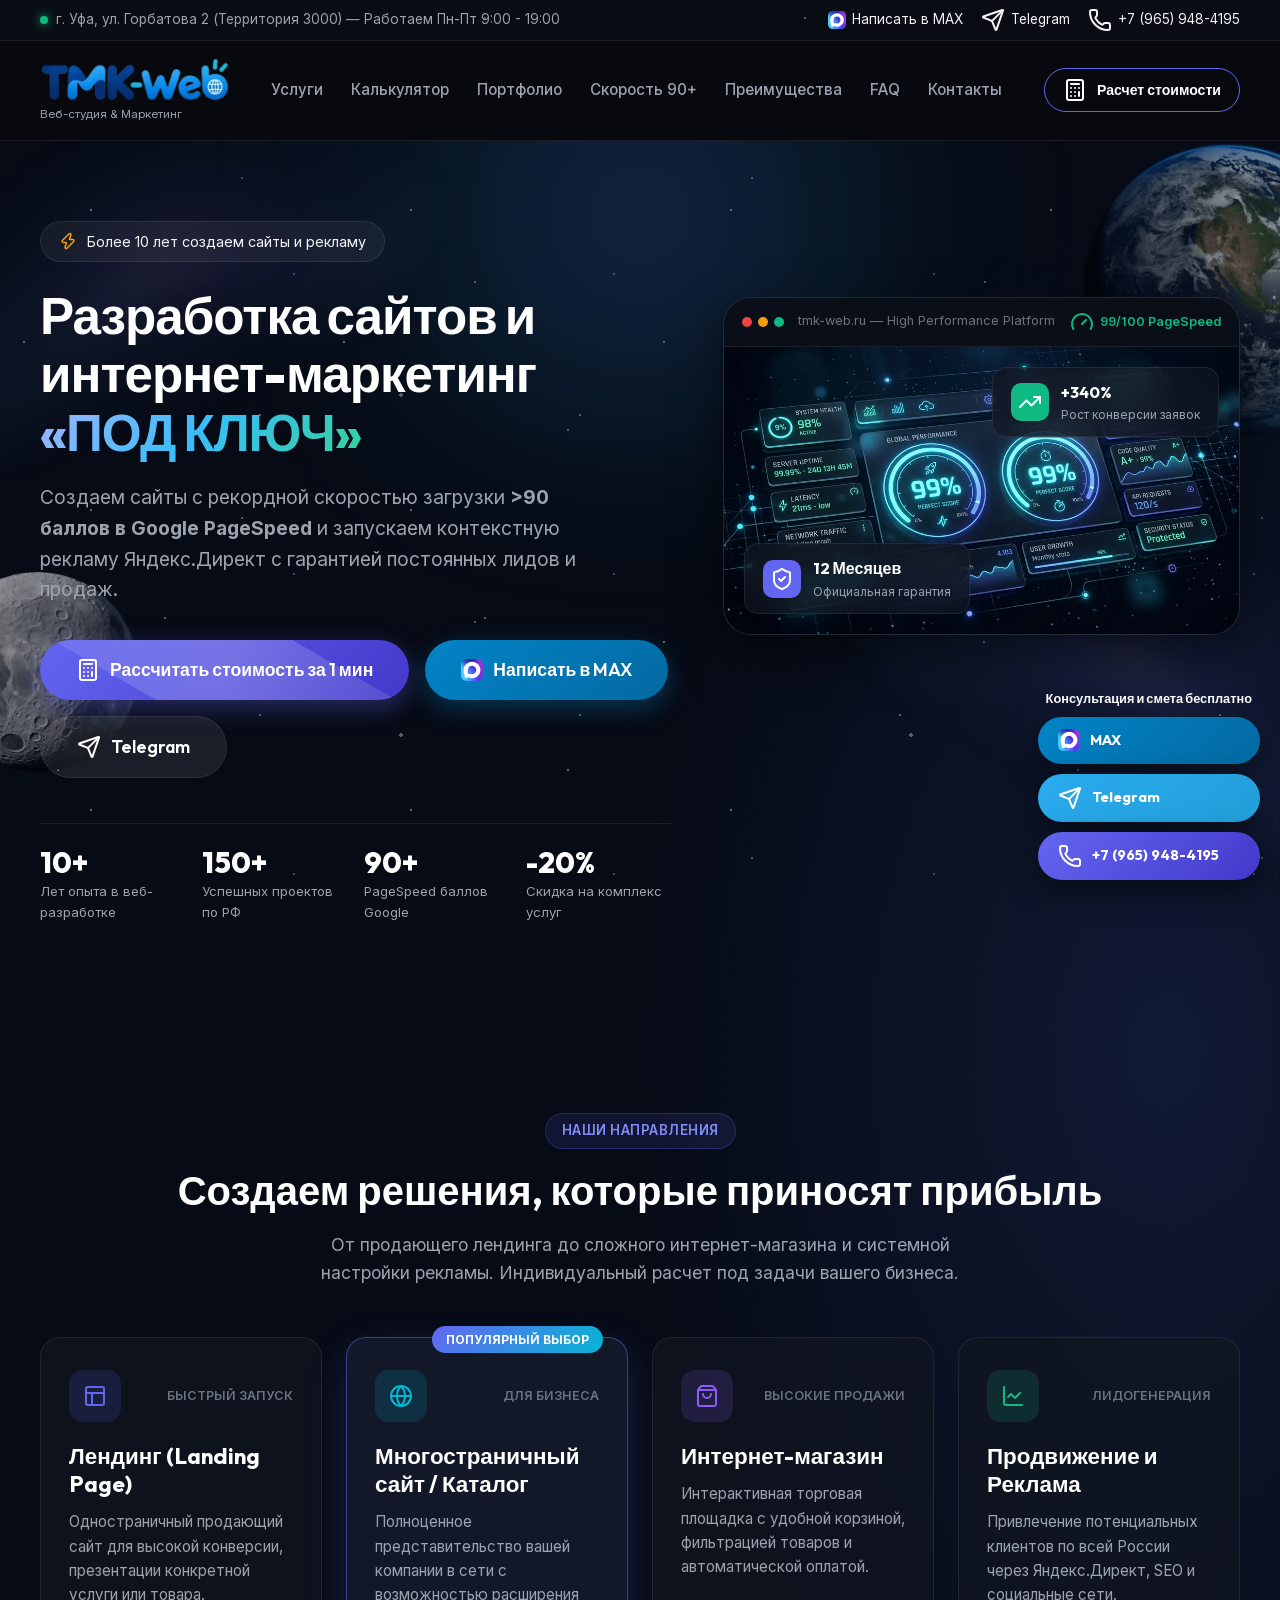
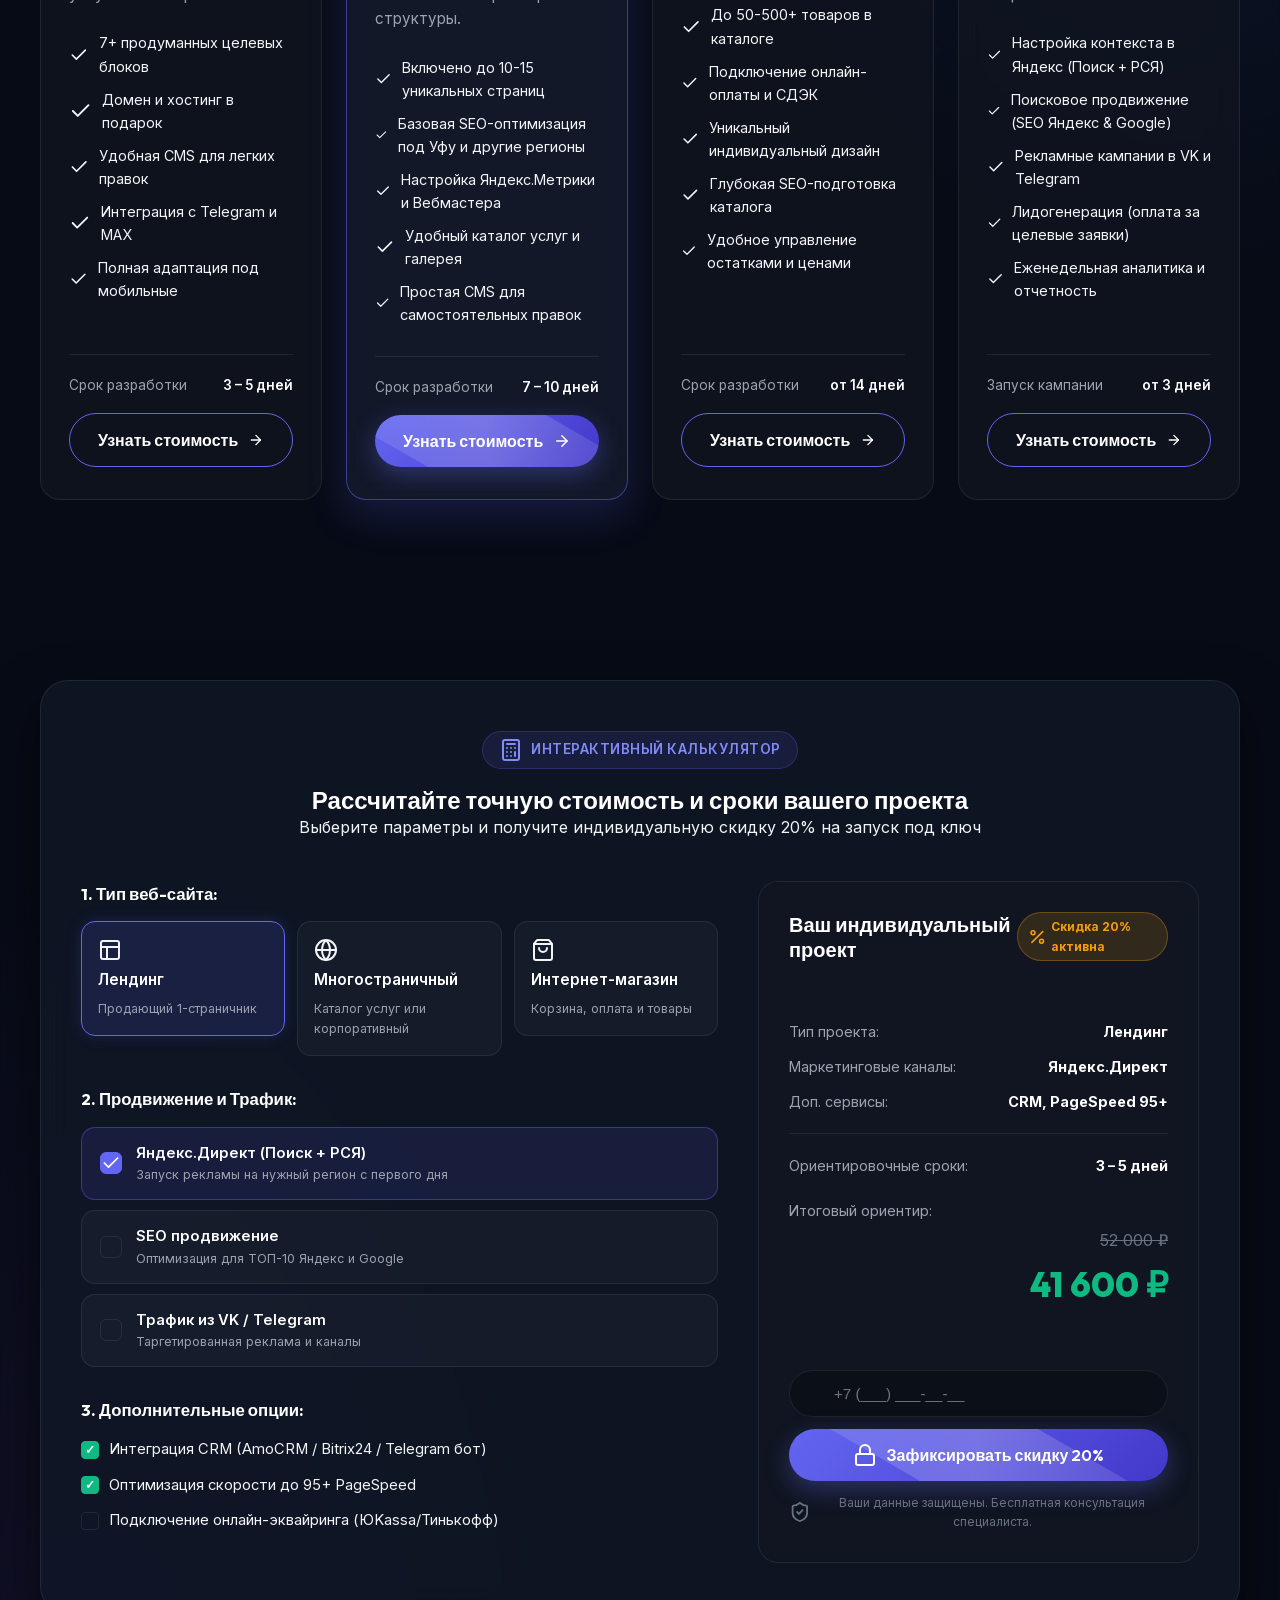
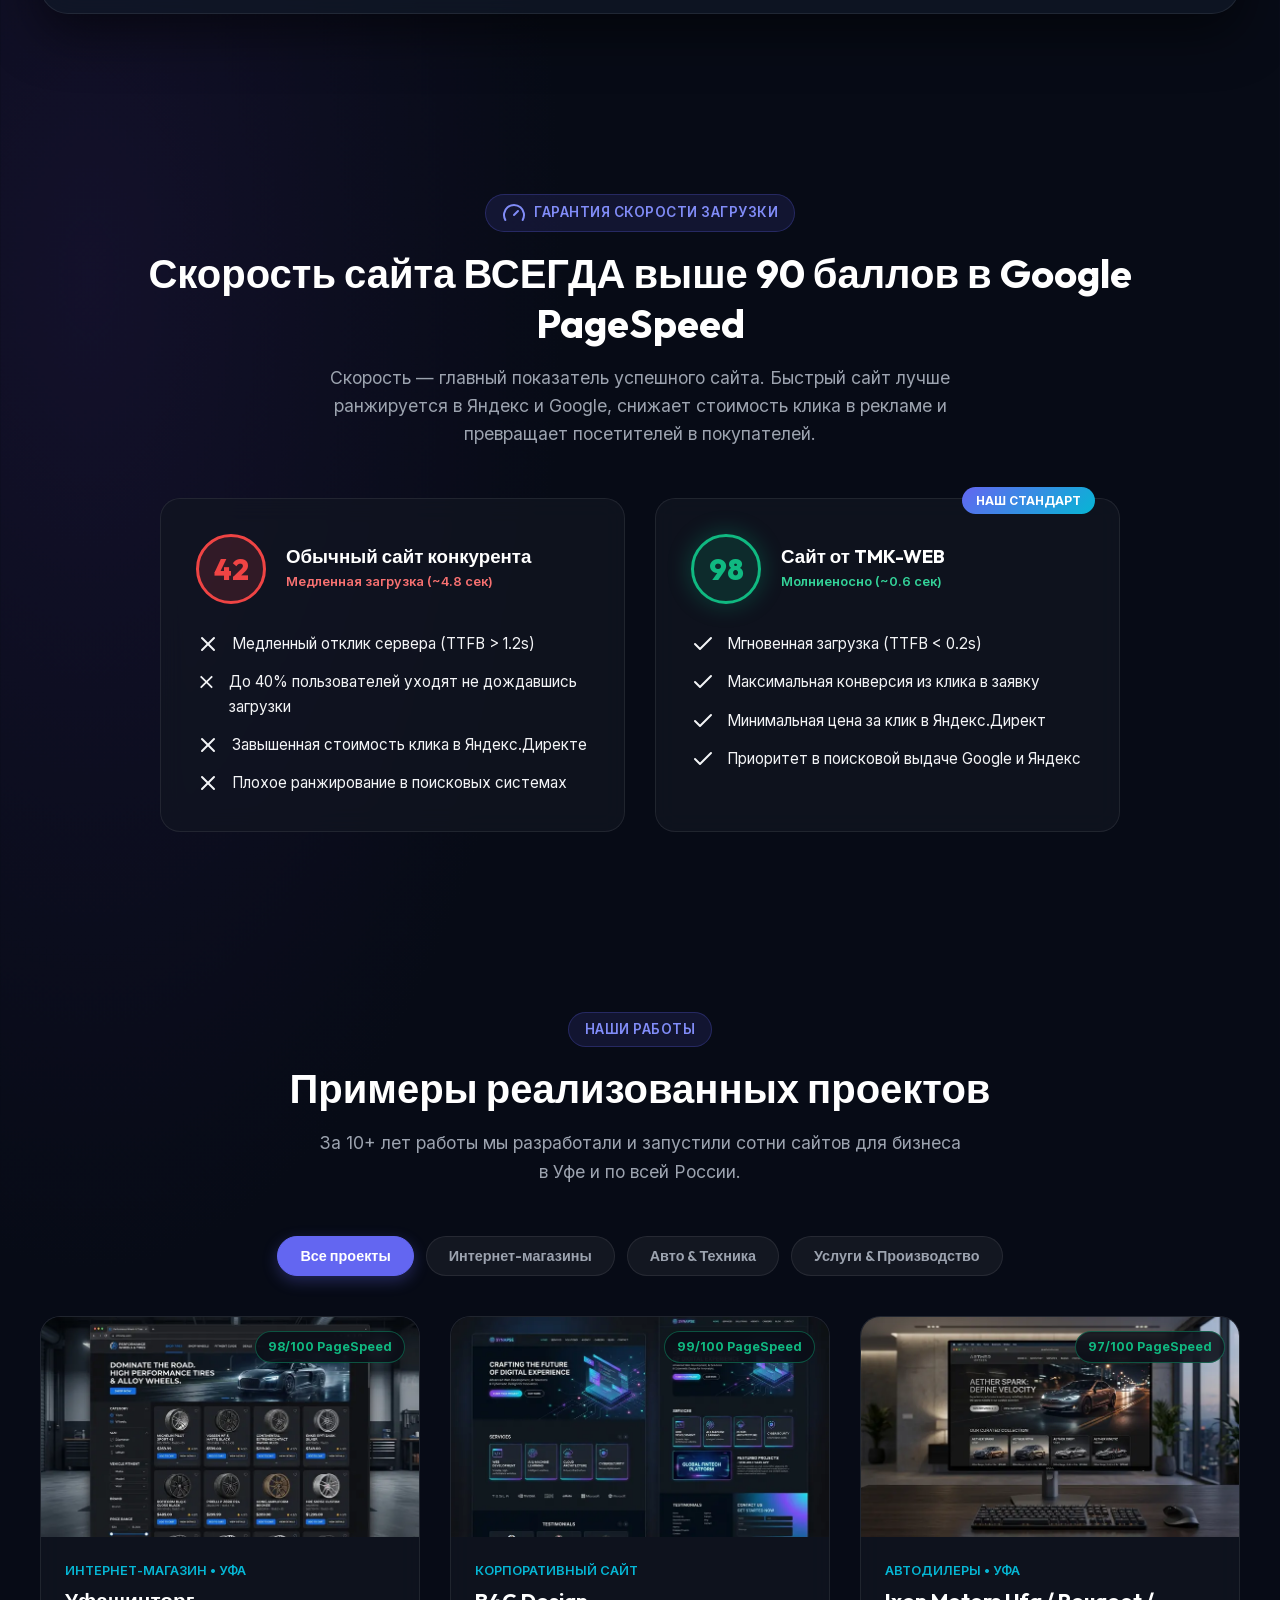
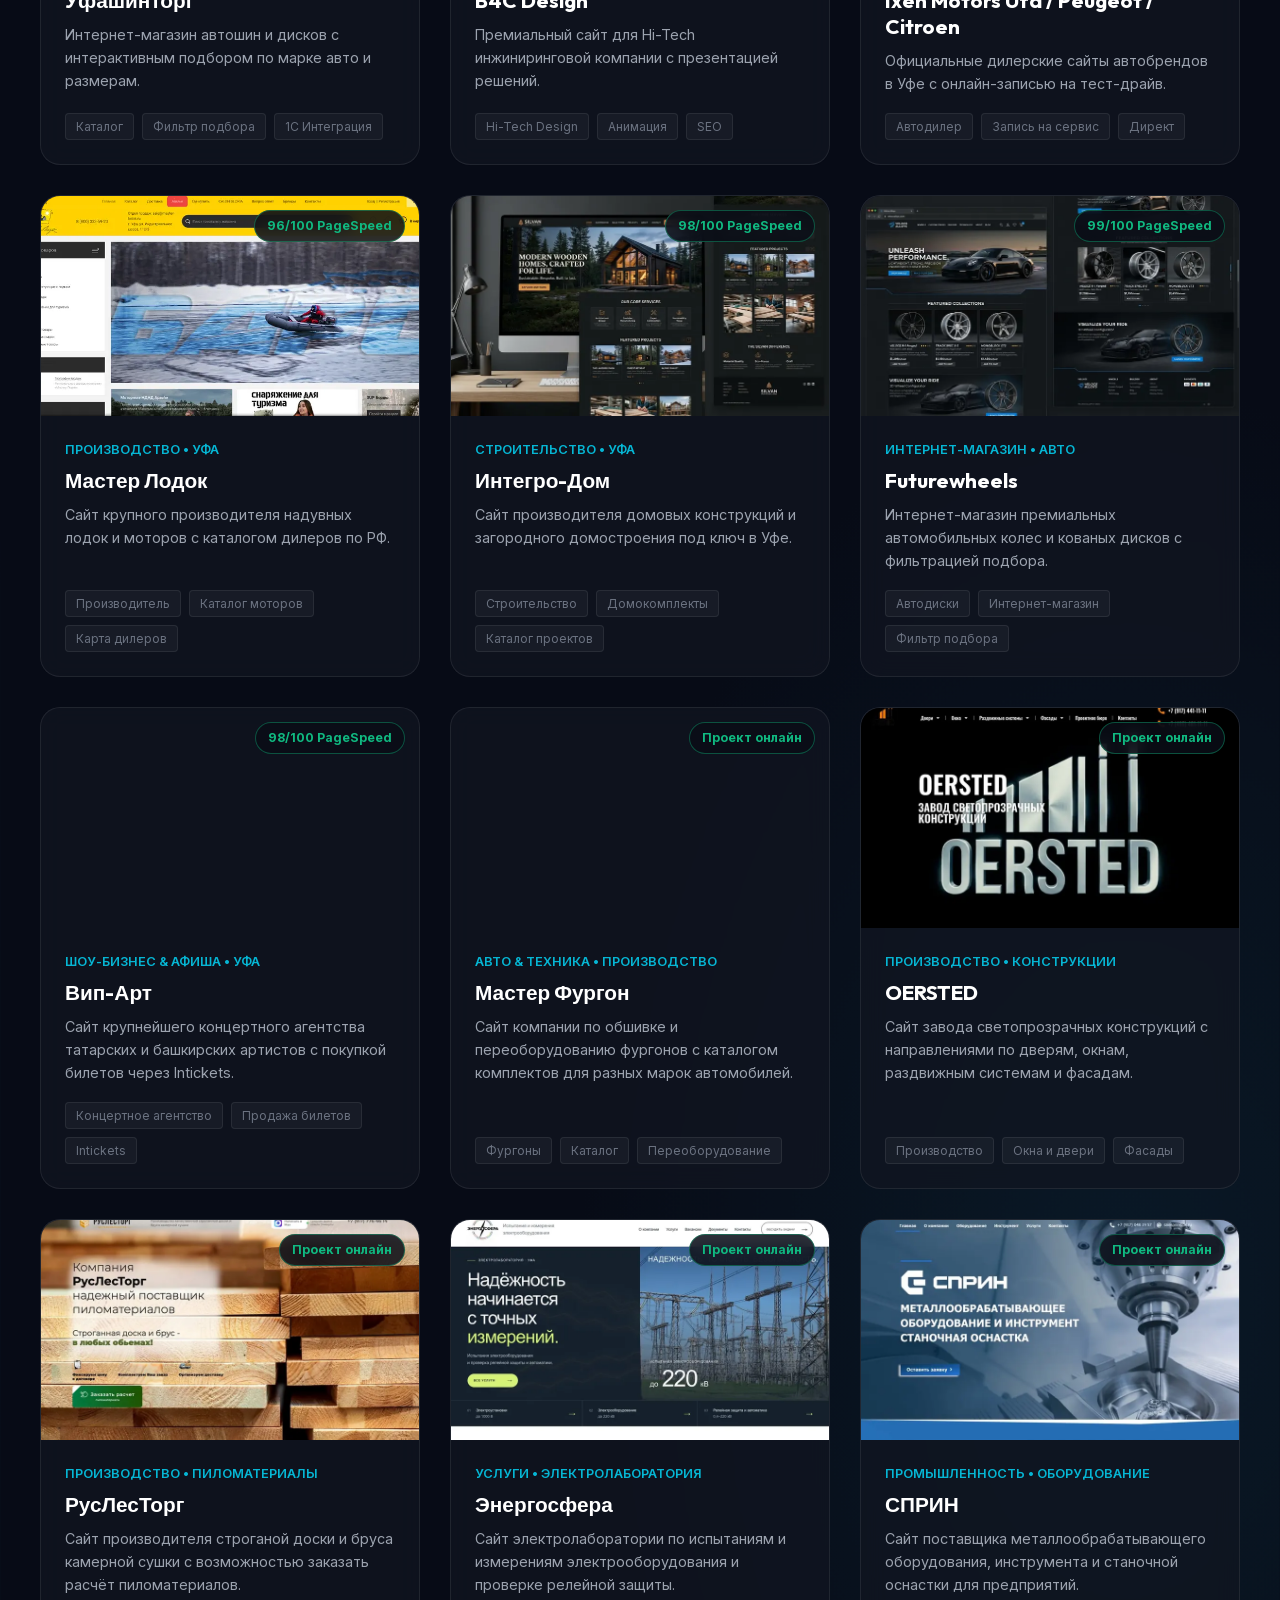
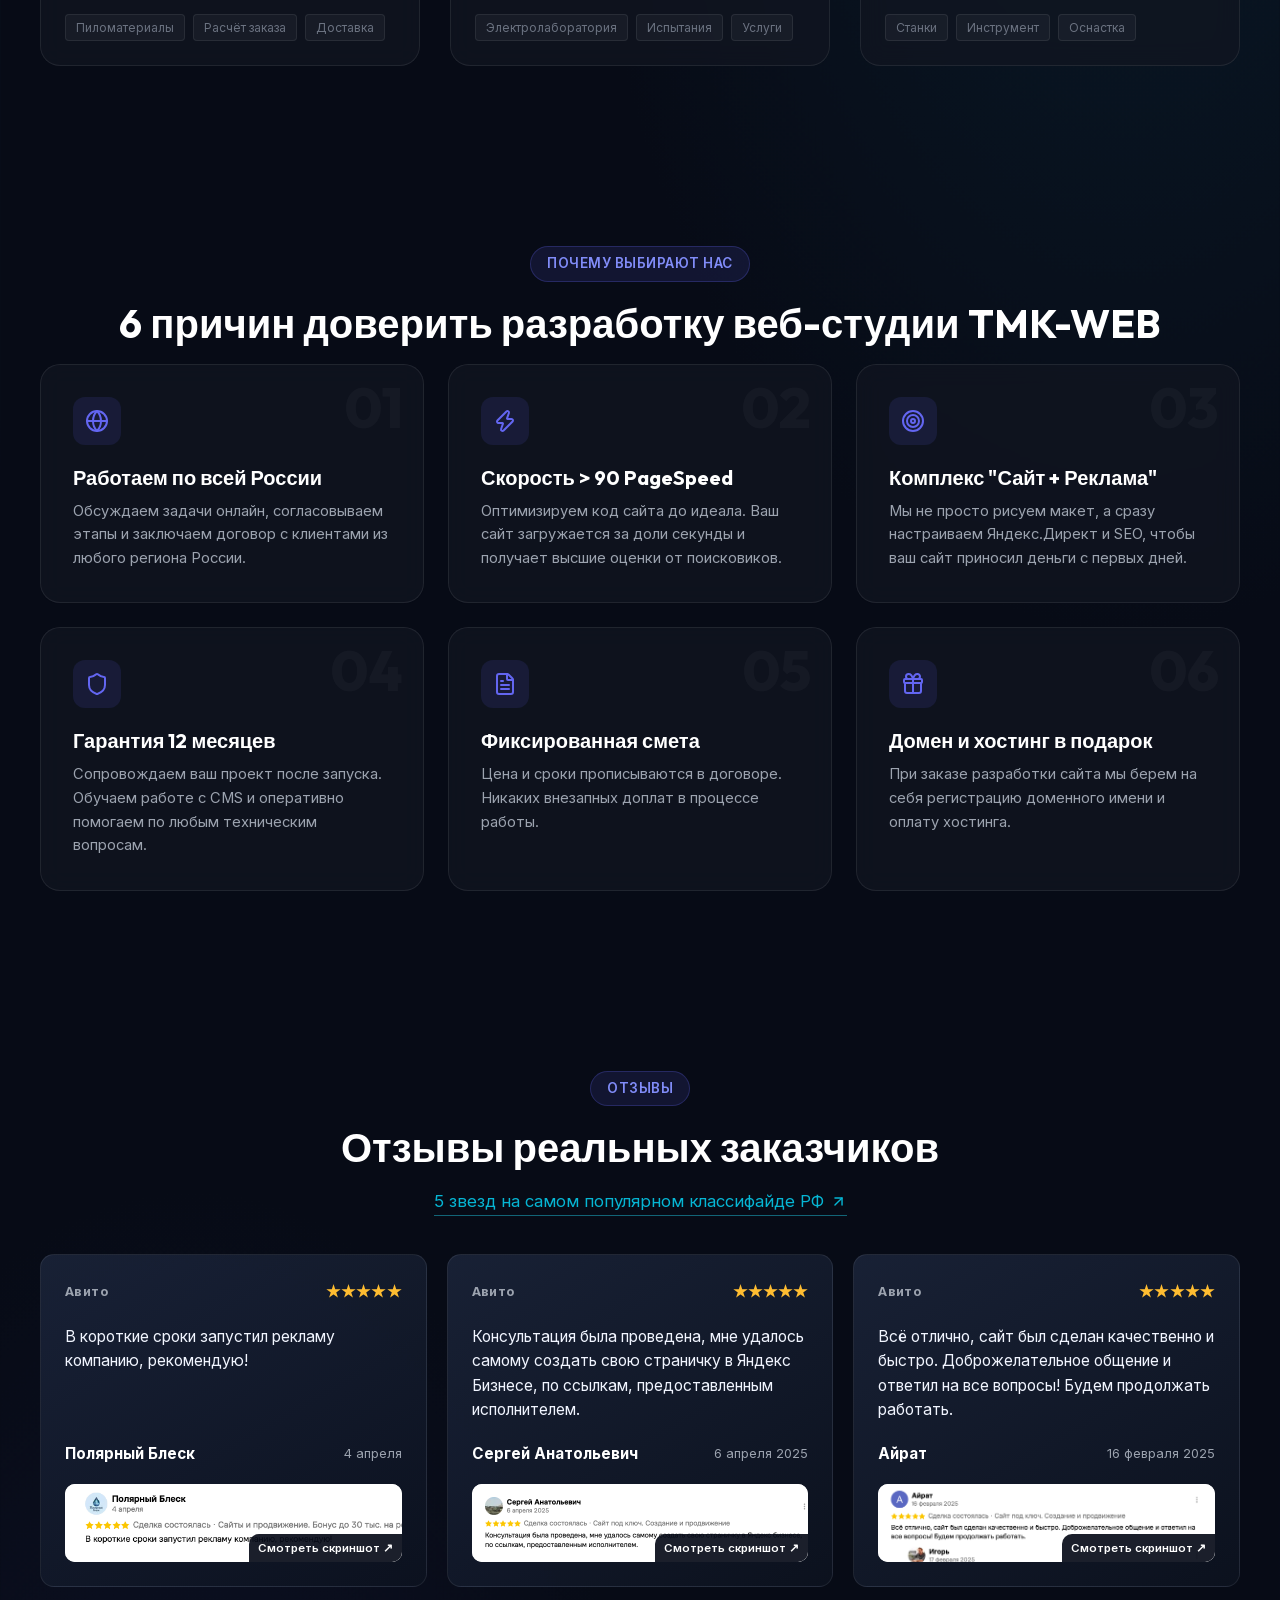
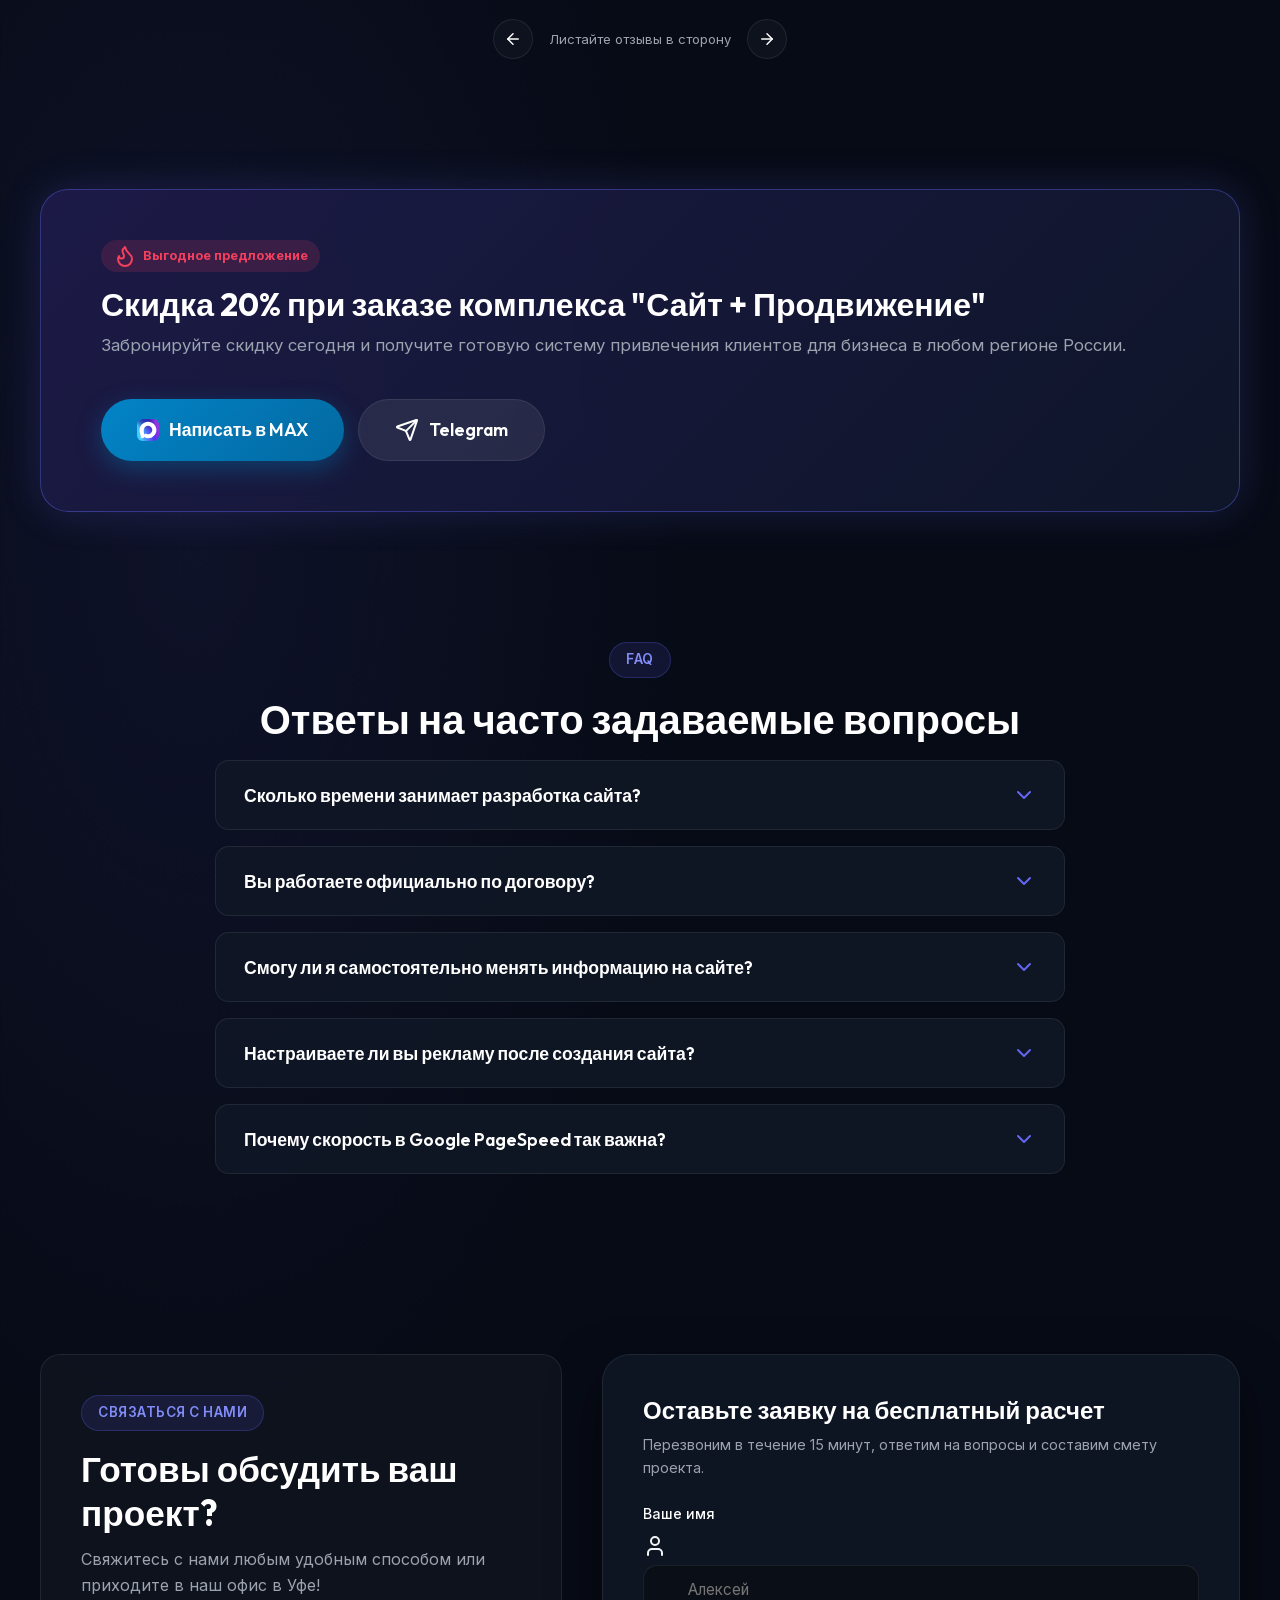
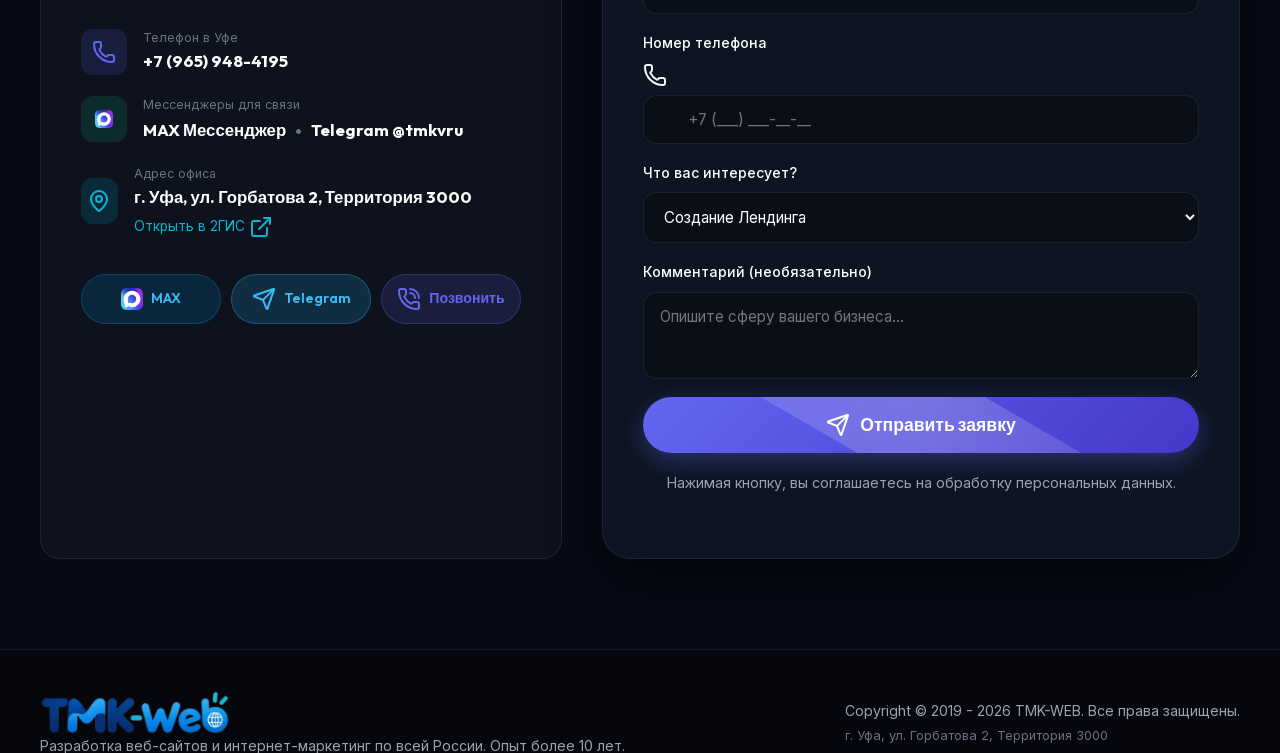
==== index.html @ 5c34331d "Defer noncritical page scripts" ====
<!DOCTYPE html>
<html lang="ru">
<head>
    <meta charset="UTF-8">
    <meta name="viewport" content="width=device-width, initial-scale=1.0">
    <title>TMK-WEB — Разработка сайтов и интернет-маркетинг по всей России</title>
    <meta name="description" content="TMK-WEB: разработка быстрых сайтов, лендингов и интернет-магазинов по всей России. SEO и Яндекс.Директ, 10+ лет опыта, скорость 90+ PageSpeed. Офис в Уфе.">
    <meta name="robots" content="index, follow">
    <link rel="canonical" href="https://tmk-web.ru/">
    
    <!-- Open Graph -->
    <meta property="og:title" content="TMK-WEB — Разработка сайтов и реклама по всей России">
    <meta property="og:description" content="Разработка быстрых сайтов, SEO и настройка Яндекс.Директ для бизнеса по всей России. Опыт более 10 лет.">
    <meta property="og:type" content="website">
    <meta property="og:url" content="https://tmk-web.ru/">
    <meta property="og:site_name" content="TMK-WEB">
    <meta property="og:locale" content="ru_RU">
    <meta property="og:image" content="https://tmk-web.ru/assets/hero_tech.jpg">
    <meta property="og:image:width" content="1376">
    <meta property="og:image:height" content="768">
    <meta property="og:image:alt" content="TMK-WEB — разработка быстрых сайтов и интернет-маркетинг">
    <meta name="twitter:card" content="summary_large_image">
    <meta name="twitter:title" content="TMK-WEB — Разработка сайтов и интернет-маркетинг">
    <meta name="twitter:description" content="Быстрые сайты, SEO и Яндекс.Директ для бизнеса по всей России.">
    <meta name="twitter:image" content="https://tmk-web.ru/assets/hero_tech.jpg">

    <script type="application/ld+json">
    {
        "@context": "https://schema.org",
        "@graph": [
            {
                "@type": "Organization",
                "@id": "https://tmk-web.ru/#organization",
                "name": "TMK-WEB",
                "url": "https://tmk-web.ru/",
                "logo": "https://tmk-web.ru/assets/logo.png",
                "description": "Разработка сайтов и интернет-маркетинг для бизнеса по всей России.",
                "telephone": "+79659484195",
                "address": {
                    "@type": "PostalAddress",
                    "streetAddress": "ул. Горбатова, 2, Территория 3000",
                    "addressLocality": "Уфа",
                    "addressCountry": "RU"
                }
            },
            {
                "@type": "WebSite",
                "@id": "https://tmk-web.ru/#website",
                "url": "https://tmk-web.ru/",
                "name": "TMK-WEB",
                "inLanguage": "ru-RU",
                "publisher": { "@id": "https://tmk-web.ru/#organization" }
            }
        ]
    }
    </script>

    <!-- Favicon -->
    <link rel="icon" type="image/x-icon" href="/favicon.ico">
    <link rel="icon" type="image/png" sizes="180x180" href="assets/favicon.png">
    <link rel="apple-touch-icon" sizes="180x180" href="assets/favicon.png">

    <link rel="preload" href="assets/fonts/inter-cyrillic.woff2" as="font" type="font/woff2" crossorigin>
    <link rel="preload" href="assets/hero_tech-mobile.webp" as="image" media="(max-width: 600px)" fetchpriority="high">
    <link rel="preload" href="assets/hero_tech.webp" as="image" media="(min-width: 601px)" fetchpriority="high">

    <link rel="stylesheet" href="style.css">
</head>
<body>
    <!-- Top Status Bar -->
    <div class="top-bar">
        <div class="container top-bar-content">
            <div class="location-badge">
                <span class="pulse-dot"></span>
                <span>г. Уфа, ул. Горбатова 2 (Территория 3000) — Работаем Пн-Пт 9:00 - 19:00</span>
            </div>
            <div class="top-contacts">
                <a href="https://max.ru/u/f9LHodD0cOJwpJ6r_Q7BhaTfJdhE2yAvu9MFI6rVFzwkVeKLxU55GmwC2JM" target="_blank" class="top-max">
                    <img src="assets/max_logo.svg" alt="MAX" class="max-icon-sm"> Написать в MAX
                </a>
                <a href="https://t.me/tmkvru" target="_blank" class="top-tg">
                    <svg xmlns="http://www.w3.org/2000/svg" width="24" height="24" viewBox="0 0 24 24" fill="none" stroke="currentColor" stroke-width="2" stroke-linecap="round" stroke-linejoin="round" class="lucide lucide-send"><path d="M14.536 21.686a.5.5 0 0 0 .937-.024l6.5-19a.496.496 0 0 0-.635-.635l-19 6.5a.5.5 0 0 0-.024.937l7.93 3.18a2 2 0 0 1 1.112 1.11z"/><path d="m21.854 2.147-10.94 10.939"/></svg> Telegram
                </a>
                <a href="tel:+79659484195" class="top-phone">
                    <svg xmlns="http://www.w3.org/2000/svg" width="24" height="24" viewBox="0 0 24 24" fill="none" stroke="currentColor" stroke-width="2" stroke-linecap="round" stroke-linejoin="round" class="lucide lucide-phone"><path d="M13.832 16.568a1 1 0 0 0 1.213-.303l.355-.465A2 2 0 0 1 17 15h3a2 2 0 0 1 2 2v3a2 2 0 0 1-2 2A18 18 0 0 1 2 4a2 2 0 0 1 2-2h3a2 2 0 0 1 2 2v3a2 2 0 0 1-.8 1.6l-.468.351a1 1 0 0 0-.292 1.233 14 14 0 0 0 6.392 6.384"/></svg> +7 (965) 948-4195
                </a>
            </div>
        </div>
    </div>

    <!-- Header Navigation -->
    <header class="site-header" id="header">
        <div class="container header-container">
            <a href="#" class="logo">
                <img src="assets/logo.webp" alt="TMK-WEB" class="site-logo-img" width="400" height="95">
                <div class="logo-text">
                    <span class="brand-sub">Веб-студия & Маркетинг</span>
                </div>
            </a>

            <nav class="main-nav" id="mainNav">
                <ul>
                    <li><a href="#services" class="nav-link">Услуги</a></li>
                    <li><a href="#calculator" class="nav-link">Калькулятор</a></li>
                    <li><a href="#portfolio" class="nav-link">Портфолио</a></li>
                    <li><a href="#speed" class="nav-link">Скорость 90+</a></li>
                    <li><a href="#advantages" class="nav-link">Преимущества</a></li>
                    <li><a href="#faq" class="nav-link">FAQ</a></li>
                    <li><a href="#contacts" class="nav-link">Контакты</a></li>
                </ul>
            </nav>

            <div class="header-actions">
                <a href="#calculator" class="btn btn-outline btn-sm">
                    <svg xmlns="http://www.w3.org/2000/svg" width="24" height="24" viewBox="0 0 24 24" fill="none" stroke="currentColor" stroke-width="2" stroke-linecap="round" stroke-linejoin="round" class="lucide lucide-calculator"><rect width="16" height="20" x="4" y="2" rx="2"/><line x1="8" x2="16" y1="6" y2="6"/><line x1="16" x2="16" y1="14" y2="18"/><path d="M16 10h.01"/><path d="M12 10h.01"/><path d="M8 10h.01"/><path d="M12 14h.01"/><path d="M8 14h.01"/><path d="M12 18h.01"/><path d="M8 18h.01"/></svg> Расчет стоимости
                </a>
            </div>
        </div>
    </header>

    <main class="site-main">
        <div class="space-scene" aria-hidden="true">
            <div class="space-stars space-stars--far"></div>
            <div class="space-stars space-stars--near"></div>
            <div class="space-galaxy space-galaxy--left"></div>
            <div class="space-galaxy space-galaxy--right"></div>
            <div class="space-planet space-planet--earth"></div>
            <div class="space-planet space-planet--moon"></div>
            <div class="space-comet space-comet--one"></div>
            <div class="space-comet space-comet--two"></div>
            <div class="space-comet space-comet--three"></div>
        </div>
        <div class="space-rocket" id="spaceRocket" aria-hidden="true">
            <span class="space-rocket__trail"></span>
            <svg class="space-rocket__shape" viewBox="0 0 180 80" xmlns="http://www.w3.org/2000/svg" focusable="false">
                <defs>
                    <linearGradient id="rocketHull" x1="0" x2="0" y1="0" y2="1">
                        <stop offset="0" stop-color="#ffffff"/>
                        <stop offset="0.48" stop-color="#dfeefa"/>
                        <stop offset="1" stop-color="#8da9c6"/>
                    </linearGradient>
                    <linearGradient id="rocketNose" x1="0" x2="1" y1="0" y2="0">
                        <stop offset="0" stop-color="#34d9ee"/>
                        <stop offset="1" stop-color="#126fc0"/>
                    </linearGradient>
                    <linearGradient id="rocketFlame" x1="0" x2="1" y1="0" y2="0">
                        <stop offset="0" stop-color="#fff7b5"/>
                        <stop offset="0.45" stop-color="#ffad43"/>
                        <stop offset="1" stop-color="#22bdf2" stop-opacity="0"/>
                    </linearGradient>
                </defs>
                <path class="space-rocket__flame" d="M154 30 C166 28 175 33 180 40 C175 47 166 52 154 50 Z" fill="url(#rocketFlame)"/>
                <path d="M125 24 L140 5 L155 25 Z" fill="#0d65a9" stroke="#6cdbff" stroke-width="1.3"/>
                <path d="M125 56 L140 75 L155 55 Z" fill="#0b5291" stroke="#57c7f6" stroke-width="1.3"/>
                <path d="M26 40 L49 21 H139 C151 21 159 29 159 40 C159 51 151 59 139 59 H49 Z" fill="url(#rocketHull)" stroke="#95ddf8" stroke-width="1.6"/>
                <path d="M26 40 L49 21 V59 Z" fill="url(#rocketNose)" stroke="#6bdcf7" stroke-width="1.2"/>
                <path d="M56 26 H137 C145 26 151 31 153 36" fill="none" stroke="#ffffff" stroke-opacity="0.9" stroke-width="2.2" stroke-linecap="round"/>
                <path d="M56 54 H138" fill="none" stroke="#5e7893" stroke-opacity="0.45" stroke-width="1.4" stroke-linecap="round"/>
            </svg>
            <img class="space-rocket__logo" src="assets/logo.webp" alt="" width="400" height="95" loading="lazy">
        </div>

    <!-- Hero Section -->
    <section class="hero-section" id="hero">
        <div class="hero-bg-glow"></div>
        <div class="container hero-grid">
            <div class="hero-text-content">
                <div class="hero-badge">
                    <svg xmlns="http://www.w3.org/2000/svg" width="24" height="24" viewBox="0 0 24 24" fill="none" stroke="currentColor" stroke-width="2" stroke-linecap="round" stroke-linejoin="round" class="lucide lucide-zap badge-icon"><path d="M15.914 4a1.5 1.5 0 00-2.474-1.561l-9 9A1.5 1.5 0 005.5 14h4.002a.5.5 0 01.471.666L8.086 20a1.5 1.5 0 002.475 1.56l9-9A1.5 1.5 0 0018.5 10h-3.997a.5.5 0 01-.472-.667z"/></svg>
                    <span>Более 10 лет создаем сайты и рекламу</span>
                </div>

                <h1 class="hero-title">
                    Разработка сайтов и интернет-маркетинг<br><span class="gradient-text">«ПОД КЛЮЧ»</span>
                </h1>

                <p class="hero-subtitle">
                    Создаем сайты с рекордной скоростью загрузки <strong>>90 баллов в Google PageSpeed</strong> и запускаем контекстную рекламу Яндекс.Директ с гарантией постоянных лидов и продаж.
                </p>

                <div class="hero-cta-group">
                    <a href="#calculator" class="btn btn-primary btn-lg glow-button">
                        <svg xmlns="http://www.w3.org/2000/svg" width="24" height="24" viewBox="0 0 24 24" fill="none" stroke="currentColor" stroke-width="2" stroke-linecap="round" stroke-linejoin="round" class="lucide lucide-calculator"><rect width="16" height="20" x="4" y="2" rx="2"/><line x1="8" x2="16" y1="6" y2="6"/><line x1="16" x2="16" y1="14" y2="18"/><path d="M16 10h.01"/><path d="M12 10h.01"/><path d="M8 10h.01"/><path d="M12 14h.01"/><path d="M8 14h.01"/><path d="M12 18h.01"/><path d="M8 18h.01"/></svg> Рассчитать стоимость за 1 мин
                    </a>
                    <a href="https://max.ru/u/f9LHodD0cOJwpJ6r_Q7BhaTfJdhE2yAvu9MFI6rVFzwkVeKLxU55GmwC2JM" target="_blank" class="btn btn-max btn-lg">
                        <img src="assets/max_logo.svg" alt="MAX" class="max-icon-btn"> Написать в MAX
                    </a>
                    <a href="https://t.me/tmkvru" target="_blank" class="btn btn-secondary btn-lg">
                        <svg xmlns="http://www.w3.org/2000/svg" width="24" height="24" viewBox="0 0 24 24" fill="none" stroke="currentColor" stroke-width="2" stroke-linecap="round" stroke-linejoin="round" class="lucide lucide-send"><path d="M14.536 21.686a.5.5 0 0 0 .937-.024l6.5-19a.496.496 0 0 0-.635-.635l-19 6.5a.5.5 0 0 0-.024.937l7.93 3.18a2 2 0 0 1 1.112 1.11z"/><path d="m21.854 2.147-10.94 10.939"/></svg> Telegram
                    </a>
                </div>

                <!-- Live Metrics Pills -->
                <div class="hero-metrics">
                    <div class="metric-item">
                        <div class="metric-val">10+</div>
                        <div class="metric-lbl">Лет опыта в веб-разработке</div>
                    </div>
                    <div class="metric-divider"></div>
                    <div class="metric-item">
                        <div class="metric-val">150+</div>
                        <div class="metric-lbl">Успешных проектов по РФ</div>
                    </div>
                    <div class="metric-divider"></div>
                    <div class="metric-item">
                        <div class="metric-val text-emerald">90+</div>
                        <div class="metric-lbl">PageSpeed баллов Google</div>
                    </div>
                    <div class="metric-divider"></div>
                    <div class="metric-item">
                        <div class="metric-val text-amber">-20%</div>
                        <div class="metric-lbl">Скидка на комплекс услуг</div>
                    </div>
                </div>
            </div>

            <!-- Hero Interactive Preview Showcase -->
            <div class="hero-visual">
                <div class="visual-card-wrapper glass-panel">
                    <div class="window-bar">
                        <div class="dots">
                            <span class="dot dot-red"></span>
                            <span class="dot dot-yellow"></span>
                            <span class="dot dot-green"></span>
                        </div>
                        <div class="window-title">tmk-web.ru — High Performance Platform</div>
                        <div class="speed-indicator">
                            <svg xmlns="http://www.w3.org/2000/svg" width="24" height="24" viewBox="0 0 24 24" fill="none" stroke="currentColor" stroke-width="2" stroke-linecap="round" stroke-linejoin="round" class="lucide lucide-gauge"><path d="m12 14 4-4"/><path d="M3.34 19a10 10 0 1 1 17.32 0"/></svg> 99/100 PageSpeed
                        </div>
                    </div>
                    
                    <div class="visual-image-container">
                        <picture>
                            <source media="(max-width: 600px)" srcset="assets/hero_tech-mobile.webp" type="image/webp">
                            <img src="assets/hero_tech.webp" alt="Интерфейс веб-разработки и маркетинга TMK-WEB" class="hero-image" width="1000" height="558" fetchpriority="high" decoding="async">
                        </picture>
                        <div class="floating-badge badge-top-right glass-card">
                            <div class="icon-circle bg-emerald">
                                <svg xmlns="http://www.w3.org/2000/svg" width="24" height="24" viewBox="0 0 24 24" fill="none" stroke="currentColor" stroke-width="2" stroke-linecap="round" stroke-linejoin="round" class="lucide lucide-trending-up"><path d="M16 7h6v6"/><path d="m22 7-8.5 8.5-5-5L2 17"/></svg>
                            </div>
                            <div class="badge-content">
                                <div class="badge-number">+340%</div>
                                <div class="badge-text">Рост конверсии заявок</div>
                            </div>
                        </div>

                        <div class="floating-badge badge-bottom-left glass-card">
                            <div class="icon-circle bg-indigo">
                                <svg xmlns="http://www.w3.org/2000/svg" width="24" height="24" viewBox="0 0 24 24" fill="none" stroke="currentColor" stroke-width="2" stroke-linecap="round" stroke-linejoin="round" class="lucide lucide-shield-check"><path d="M20 13c0 5-3.5 7.5-7.66 8.95a1 1 0 0 1-.67-.01C7.5 20.5 4 18 4 13V6a1 1 0 0 1 1-1c2 0 4.5-1.2 6.24-2.72a1.17 1.17 0 0 1 1.52 0C14.51 3.81 17 5 19 5a1 1 0 0 1 1 1z"/><path d="m9 12 2 2 4-4"/></svg>
                            </div>
                            <div class="badge-content">
                                <div class="badge-number">12 Месяцев</div>
                                <div class="badge-text">Официальная гарантия</div>
                            </div>
                        </div>
                    </div>
                </div>
            </div>
        </div>
    </section>

    <!-- Services Section -->
    <section class="services-section section-padding" id="services">
        <div class="container">
            <div class="section-header text-center">
                <span class="section-tag">Наши направления</span>
                <h2 class="section-title">Создаем решения, которые приносят прибыль</h2>
                <p class="section-description">
                    От продающего лендинга до сложного интернет-магазина и системной настройки рекламы. Индивидуальный расчет под задачи вашего бизнеса.
                </p>
            </div>

            <div class="services-grid">
                <!-- Card 1: Landing -->
                <div class="service-card glass-card">
                    <div class="service-header">
                        <div class="service-icon bg-indigo-light">
                            <svg xmlns="http://www.w3.org/2000/svg" width="24" height="24" viewBox="0 0 24 24" fill="none" stroke="currentColor" stroke-width="2" stroke-linecap="round" stroke-linejoin="round" class="lucide lucide-layout"><rect width="18" height="18" x="3" y="3" rx="2"/><path d="M3 9h18"/><path d="M9 21V9"/></svg>
                        </div>
                        <span class="service-tag">Быстрый запуск</span>
                    </div>
                    <h3 class="service-title">Лендинг (Landing Page)</h3>
                    <p class="service-text"> Одностраничный продающий сайт для высокой конверсии, презентации конкретной услуги или товара.</p>
                    
                    <div class="service-features">
                        <div class="feature-item"><svg xmlns="http://www.w3.org/2000/svg" width="24" height="24" viewBox="0 0 24 24" fill="none" stroke="currentColor" stroke-width="2" stroke-linecap="round" stroke-linejoin="round" class="lucide lucide-check"><path d="M20 6 9 17l-5-5"/></svg> 7+ продуманных целевых блоков</div>
                        <div class="feature-item"><svg xmlns="http://www.w3.org/2000/svg" width="24" height="24" viewBox="0 0 24 24" fill="none" stroke="currentColor" stroke-width="2" stroke-linecap="round" stroke-linejoin="round" class="lucide lucide-check"><path d="M20 6 9 17l-5-5"/></svg> Домен и хостинг в подарок</div>
                        <div class="feature-item"><svg xmlns="http://www.w3.org/2000/svg" width="24" height="24" viewBox="0 0 24 24" fill="none" stroke="currentColor" stroke-width="2" stroke-linecap="round" stroke-linejoin="round" class="lucide lucide-check"><path d="M20 6 9 17l-5-5"/></svg> Удобная CMS для легких правок</div>
                        <div class="feature-item"><svg xmlns="http://www.w3.org/2000/svg" width="24" height="24" viewBox="0 0 24 24" fill="none" stroke="currentColor" stroke-width="2" stroke-linecap="round" stroke-linejoin="round" class="lucide lucide-check"><path d="M20 6 9 17l-5-5"/></svg> Интеграция с Telegram и MAX</div>
                        <div class="feature-item"><svg xmlns="http://www.w3.org/2000/svg" width="24" height="24" viewBox="0 0 24 24" fill="none" stroke="currentColor" stroke-width="2" stroke-linecap="round" stroke-linejoin="round" class="lucide lucide-check"><path d="M20 6 9 17l-5-5"/></svg> Полная адаптация под мобильные</div>
                    </div>

                    <div class="service-footer">
                        <div class="service-meta">
                            <span class="meta-label">Срок разработки</span>
                            <span class="meta-value">3 – 5 дней</span>
                        </div>
                        <button class="btn btn-outline btn-full open-modal-btn" data-service="Лендинг">
                            Узнать стоимость <svg xmlns="http://www.w3.org/2000/svg" width="24" height="24" viewBox="0 0 24 24" fill="none" stroke="currentColor" stroke-width="2" stroke-linecap="round" stroke-linejoin="round" class="lucide lucide-arrow-right"><path d="M5 12h14"/><path d="m12 5 7 7-7 7"/></svg>
                        </button>
                    </div>
                </div>

                <!-- Card 2: Corporate Site -->
                <div class="service-card glass-card featured-service">
                    <div class="popular-ribbon">Популярный выбор</div>
                    <div class="service-header">
                        <div class="service-icon bg-cyan-light">
                            <svg xmlns="http://www.w3.org/2000/svg" width="24" height="24" viewBox="0 0 24 24" fill="none" stroke="currentColor" stroke-width="2" stroke-linecap="round" stroke-linejoin="round" class="lucide lucide-globe"><circle cx="12" cy="12" r="10"/><path d="M12 2a14.5 14.5 0 0 0 0 20 14.5 14.5 0 0 0 0-20"/><path d="M2 12h20"/></svg>
                        </div>
                        <span class="service-tag">Для бизнеса</span>
                    </div>
                    <h3 class="service-title">Многостраничный сайт / Каталог</h3>
                    <p class="service-text">Полноценное представительство вашей компании в сети с возможностью расширения структуры.</p>
                    
                    <div class="service-features">
                        <div class="feature-item"><svg xmlns="http://www.w3.org/2000/svg" width="24" height="24" viewBox="0 0 24 24" fill="none" stroke="currentColor" stroke-width="2" stroke-linecap="round" stroke-linejoin="round" class="lucide lucide-check"><path d="M20 6 9 17l-5-5"/></svg> Включено до 10-15 уникальных страниц</div>
                        <div class="feature-item"><svg xmlns="http://www.w3.org/2000/svg" width="24" height="24" viewBox="0 0 24 24" fill="none" stroke="currentColor" stroke-width="2" stroke-linecap="round" stroke-linejoin="round" class="lucide lucide-check"><path d="M20 6 9 17l-5-5"/></svg> Базовая SEO-оптимизация под Уфу и другие регионы</div>
                        <div class="feature-item"><svg xmlns="http://www.w3.org/2000/svg" width="24" height="24" viewBox="0 0 24 24" fill="none" stroke="currentColor" stroke-width="2" stroke-linecap="round" stroke-linejoin="round" class="lucide lucide-check"><path d="M20 6 9 17l-5-5"/></svg> Настройка Яндекс.Метрики и Вебмастера</div>
                        <div class="feature-item"><svg xmlns="http://www.w3.org/2000/svg" width="24" height="24" viewBox="0 0 24 24" fill="none" stroke="currentColor" stroke-width="2" stroke-linecap="round" stroke-linejoin="round" class="lucide lucide-check"><path d="M20 6 9 17l-5-5"/></svg> Удобный каталог услуг и галерея</div>
                        <div class="feature-item"><svg xmlns="http://www.w3.org/2000/svg" width="24" height="24" viewBox="0 0 24 24" fill="none" stroke="currentColor" stroke-width="2" stroke-linecap="round" stroke-linejoin="round" class="lucide lucide-check"><path d="M20 6 9 17l-5-5"/></svg> Простая CMS для самостоятельных правок</div>
                    </div>

                    <div class="service-footer">
                        <div class="service-meta">
                            <span class="meta-label">Срок разработки</span>
                            <span class="meta-value">7 – 10 дней</span>
                        </div>
                        <button class="btn btn-primary btn-full glow-button open-modal-btn" data-service="Многостраничный сайт">
                            Узнать стоимость <svg xmlns="http://www.w3.org/2000/svg" width="24" height="24" viewBox="0 0 24 24" fill="none" stroke="currentColor" stroke-width="2" stroke-linecap="round" stroke-linejoin="round" class="lucide lucide-arrow-right"><path d="M5 12h14"/><path d="m12 5 7 7-7 7"/></svg>
                        </button>
                    </div>
                </div>

                <!-- Card 3: E-commerce -->
                <div class="service-card glass-card">
                    <div class="service-header">
                        <div class="service-icon bg-purple-light">
                            <svg xmlns="http://www.w3.org/2000/svg" width="24" height="24" viewBox="0 0 24 24" fill="none" stroke="currentColor" stroke-width="2" stroke-linecap="round" stroke-linejoin="round" class="lucide lucide-shopping-bag"><path d="M16 10a4 4 0 0 1-8 0"/><path d="M3.103 6.034h17.794"/><path d="M3.4 5.467a2 2 0 0 0-.4 1.2V20a2 2 0 0 0 2 2h14a2 2 0 0 0 2-2V6.667a2 2 0 0 0-.4-1.2l-2-2.667A2 2 0 0 0 17 2H7a2 2 0 0 0-1.6.8z"/></svg>
                        </div>
                        <span class="service-tag">Высокие продажи</span>
                    </div>
                    <h3 class="service-title">Интернет-магазин</h3>
                    <p class="service-text">Интерактивная торговая площадка с удобной корзиной, фильтрацией товаров и автоматической оплатой.</p>
                    
                    <div class="service-features">
                        <div class="feature-item"><svg xmlns="http://www.w3.org/2000/svg" width="24" height="24" viewBox="0 0 24 24" fill="none" stroke="currentColor" stroke-width="2" stroke-linecap="round" stroke-linejoin="round" class="lucide lucide-check"><path d="M20 6 9 17l-5-5"/></svg> До 50-500+ товаров в каталоге</div>
                        <div class="feature-item"><svg xmlns="http://www.w3.org/2000/svg" width="24" height="24" viewBox="0 0 24 24" fill="none" stroke="currentColor" stroke-width="2" stroke-linecap="round" stroke-linejoin="round" class="lucide lucide-check"><path d="M20 6 9 17l-5-5"/></svg> Подключение онлайн-оплаты и СДЭК</div>
                        <div class="feature-item"><svg xmlns="http://www.w3.org/2000/svg" width="24" height="24" viewBox="0 0 24 24" fill="none" stroke="currentColor" stroke-width="2" stroke-linecap="round" stroke-linejoin="round" class="lucide lucide-check"><path d="M20 6 9 17l-5-5"/></svg> Уникальный индивидуальный дизайн</div>
                        <div class="feature-item"><svg xmlns="http://www.w3.org/2000/svg" width="24" height="24" viewBox="0 0 24 24" fill="none" stroke="currentColor" stroke-width="2" stroke-linecap="round" stroke-linejoin="round" class="lucide lucide-check"><path d="M20 6 9 17l-5-5"/></svg> Глубокая SEO-подготовка каталога</div>
                        <div class="feature-item"><svg xmlns="http://www.w3.org/2000/svg" width="24" height="24" viewBox="0 0 24 24" fill="none" stroke="currentColor" stroke-width="2" stroke-linecap="round" stroke-linejoin="round" class="lucide lucide-check"><path d="M20 6 9 17l-5-5"/></svg> Удобное управление остатками и ценами</div>
                    </div>

                    <div class="service-footer">
                        <div class="service-meta">
                            <span class="meta-label">Срок разработки</span>
                            <span class="meta-value">от 14 дней</span>
                        </div>
                        <button class="btn btn-outline btn-full open-modal-btn" data-service="Интернет-магазин">
                            Узнать стоимость <svg xmlns="http://www.w3.org/2000/svg" width="24" height="24" viewBox="0 0 24 24" fill="none" stroke="currentColor" stroke-width="2" stroke-linecap="round" stroke-linejoin="round" class="lucide lucide-arrow-right"><path d="M5 12h14"/><path d="m12 5 7 7-7 7"/></svg>
                        </button>
                    </div>
                </div>

                <!-- Card 4: Marketing & Promotion -->
                <div class="service-card glass-card">
                    <div class="service-header">
                        <div class="service-icon bg-emerald-light">
                            <svg xmlns="http://www.w3.org/2000/svg" width="24" height="24" viewBox="0 0 24 24" fill="none" stroke="currentColor" stroke-width="2" stroke-linecap="round" stroke-linejoin="round" class="lucide lucide-line-chart"><path d="M3 3v16a2 2 0 0 0 2 2h16"/><path d="m19 9-5 5-4-4-3 3"/></svg>
                        </div>
                        <span class="service-tag">Лидогенерация</span>
                    </div>
                    <h3 class="service-title">Продвижение и Реклама</h3>
                    <p class="service-text">Привлечение потенциальных клиентов по всей России через Яндекс.Директ, SEO и социальные сети.</p>
                    
                    <div class="service-features">
                        <div class="feature-item"><svg xmlns="http://www.w3.org/2000/svg" width="24" height="24" viewBox="0 0 24 24" fill="none" stroke="currentColor" stroke-width="2" stroke-linecap="round" stroke-linejoin="round" class="lucide lucide-check"><path d="M20 6 9 17l-5-5"/></svg> Настройка контекста в Яндекс (Поиск + РСЯ)</div>
                        <div class="feature-item"><svg xmlns="http://www.w3.org/2000/svg" width="24" height="24" viewBox="0 0 24 24" fill="none" stroke="currentColor" stroke-width="2" stroke-linecap="round" stroke-linejoin="round" class="lucide lucide-check"><path d="M20 6 9 17l-5-5"/></svg> Поисковое продвижение (SEO Яндекс & Google)</div>
                        <div class="feature-item"><svg xmlns="http://www.w3.org/2000/svg" width="24" height="24" viewBox="0 0 24 24" fill="none" stroke="currentColor" stroke-width="2" stroke-linecap="round" stroke-linejoin="round" class="lucide lucide-check"><path d="M20 6 9 17l-5-5"/></svg> Рекламные кампании в VK и Telegram</div>
                        <div class="feature-item"><svg xmlns="http://www.w3.org/2000/svg" width="24" height="24" viewBox="0 0 24 24" fill="none" stroke="currentColor" stroke-width="2" stroke-linecap="round" stroke-linejoin="round" class="lucide lucide-check"><path d="M20 6 9 17l-5-5"/></svg> Лидогенерация (оплата за целевые заявки)</div>
                        <div class="feature-item"><svg xmlns="http://www.w3.org/2000/svg" width="24" height="24" viewBox="0 0 24 24" fill="none" stroke="currentColor" stroke-width="2" stroke-linecap="round" stroke-linejoin="round" class="lucide lucide-check"><path d="M20 6 9 17l-5-5"/></svg> Еженедельная аналитика и отчетность</div>
                    </div>

                    <div class="service-footer">
                        <div class="service-meta">
                            <span class="meta-label">Запуск кампании</span>
                            <span class="meta-value">от 3 дней</span>
                        </div>
                        <button class="btn btn-outline btn-full open-modal-btn" data-service="Продвижение и реклама">
                            Узнать стоимость <svg xmlns="http://www.w3.org/2000/svg" width="24" height="24" viewBox="0 0 24 24" fill="none" stroke="currentColor" stroke-width="2" stroke-linecap="round" stroke-linejoin="round" class="lucide lucide-arrow-right"><path d="M5 12h14"/><path d="m12 5 7 7-7 7"/></svg>
                        </button>
                    </div>
                </div>
            </div>
        </div>
    </section>

    <!-- Interactive Cost Calculator -->
    <section class="calculator-section section-padding" id="calculator">
        <div class="container">
            <div class="glass-panel calculator-card">
                <div class="calc-header text-center">
                    <span class="section-tag"><svg xmlns="http://www.w3.org/2000/svg" width="24" height="24" viewBox="0 0 24 24" fill="none" stroke="currentColor" stroke-width="2" stroke-linecap="round" stroke-linejoin="round" class="lucide lucide-calculator"><rect width="16" height="20" x="4" y="2" rx="2"/><line x1="8" x2="16" y1="6" y2="6"/><line x1="16" x2="16" y1="14" y2="18"/><path d="M16 10h.01"/><path d="M12 10h.01"/><path d="M8 10h.01"/><path d="M12 14h.01"/><path d="M8 14h.01"/><path d="M12 18h.01"/><path d="M8 18h.01"/></svg> Интерактивный калькулятор</span>
                    <h2>Рассчитайте точную стоимость и сроки вашего проекта</h2>
                    <p>Выберите параметры и получите индивидуальную скидку 20% на запуск под ключ</p>
                </div>

                <div class="calc-body-grid">
                    <!-- Options Selector Controls -->
                    <div class="calc-options">
                        <!-- Step 1 -->
                        <div class="calc-step">
                            <label class="step-label">1. Тип веб-сайта:</label>
                            <div class="radio-buttons-grid">
                                <label class="radio-card active">
                                    <input type="radio" name="siteType" value="landing" checked>
                                    <div class="radio-content">
                                        <svg xmlns="http://www.w3.org/2000/svg" width="24" height="24" viewBox="0 0 24 24" fill="none" stroke="currentColor" stroke-width="2" stroke-linecap="round" stroke-linejoin="round" class="lucide lucide-layout"><rect width="18" height="18" x="3" y="3" rx="2"/><path d="M3 9h18"/><path d="M9 21V9"/></svg>
                                        <div class="radio-title">Лендинг</div>
                                        <div class="radio-desc">Продающий 1-страничник</div>
                                    </div>
                                </label>
                                <label class="radio-card">
                                    <input type="radio" name="siteType" value="corporate">
                                    <div class="radio-content">
                                        <svg xmlns="http://www.w3.org/2000/svg" width="24" height="24" viewBox="0 0 24 24" fill="none" stroke="currentColor" stroke-width="2" stroke-linecap="round" stroke-linejoin="round" class="lucide lucide-globe"><circle cx="12" cy="12" r="10"/><path d="M12 2a14.5 14.5 0 0 0 0 20 14.5 14.5 0 0 0 0-20"/><path d="M2 12h20"/></svg>
                                        <div class="radio-title">Многостраничный</div>
                                        <div class="radio-desc">Каталог услуг или корпоративный</div>
                                    </div>
                                </label>
                                <label class="radio-card">
                                    <input type="radio" name="siteType" value="shop">
                                    <div class="radio-content">
                                        <svg xmlns="http://www.w3.org/2000/svg" width="24" height="24" viewBox="0 0 24 24" fill="none" stroke="currentColor" stroke-width="2" stroke-linecap="round" stroke-linejoin="round" class="lucide lucide-shopping-bag"><path d="M16 10a4 4 0 0 1-8 0"/><path d="M3.103 6.034h17.794"/><path d="M3.4 5.467a2 2 0 0 0-.4 1.2V20a2 2 0 0 0 2 2h14a2 2 0 0 0 2-2V6.667a2 2 0 0 0-.4-1.2l-2-2.667A2 2 0 0 0 17 2H7a2 2 0 0 0-1.6.8z"/></svg>
                                        <div class="radio-title">Интернет-магазин</div>
                                        <div class="radio-desc">Корзина, оплата и товары</div>
                                    </div>
                                </label>
                            </div>
                        </div>

                        <!-- Step 2 -->
                        <div class="calc-step">
                            <label class="step-label">2. Продвижение и Трафик:</label>
                            <div class="checkbox-buttons-grid">
                                <label class="checkbox-card active">
                                    <input type="checkbox" name="marketing" value="yandex" checked>
                                    <div class="checkbox-content">
                                        <span class="chk-box"><svg xmlns="http://www.w3.org/2000/svg" width="24" height="24" viewBox="0 0 24 24" fill="none" stroke="currentColor" stroke-width="2" stroke-linecap="round" stroke-linejoin="round" class="lucide lucide-check"><path d="M20 6 9 17l-5-5"/></svg></span>
                                        <div>
                                            <div class="chk-title">Яндекс.Директ (Поиск + РСЯ)</div>
                                            <div class="chk-desc">Запуск рекламы на нужный регион с первого дня</div>
                                        </div>
                                    </div>
                                </label>
                                <label class="checkbox-card">
                                    <input type="checkbox" name="marketing" value="seo">
                                    <div class="checkbox-content">
                                        <span class="chk-box"><svg xmlns="http://www.w3.org/2000/svg" width="24" height="24" viewBox="0 0 24 24" fill="none" stroke="currentColor" stroke-width="2" stroke-linecap="round" stroke-linejoin="round" class="lucide lucide-check"><path d="M20 6 9 17l-5-5"/></svg></span>
                                        <div>
                                            <div class="chk-title">SEO продвижение</div>
                                            <div class="chk-desc">Оптимизация для ТОП-10 Яндекс и Google</div>
                                        </div>
                                    </div>
                                </label>
                                <label class="checkbox-card">
                                    <input type="checkbox" name="marketing" value="smm">
                                    <div class="checkbox-content">
                                        <span class="chk-box"><svg xmlns="http://www.w3.org/2000/svg" width="24" height="24" viewBox="0 0 24 24" fill="none" stroke="currentColor" stroke-width="2" stroke-linecap="round" stroke-linejoin="round" class="lucide lucide-check"><path d="M20 6 9 17l-5-5"/></svg></span>
                                        <div>
                                            <div class="chk-title">Трафик из VK / Telegram</div>
                                            <div class="chk-desc">Таргетированная реклама и каналы</div>
                                        </div>
                                    </div>
                                </label>
                            </div>
                        </div>

                        <!-- Step 3 -->
                        <div class="calc-step">
                            <label class="step-label">3. Дополнительные опции:</label>
                            <div class="options-checklist">
                                <label class="custom-checkbox">
                                    <input type="checkbox" name="extra" value="crm" checked>
                                    <span class="checkmark"></span>
                                    <span>Интеграция CRM (AmoCRM / Bitrix24 / Telegram бот)</span>
                                </label>
                                <label class="custom-checkbox">
                                    <input type="checkbox" name="extra" value="pagespeed" checked>
                                    <span class="checkmark"></span>
                                    <span>Оптимизация скорости до 95+ PageSpeed</span>
                                </label>
                                <label class="custom-checkbox">
                                    <input type="checkbox" name="extra" value="payment">
                                    <span class="checkmark"></span>
                                    <span>Подключение онлайн-эквайринга (ЮKassa/Тинькофф)</span>
                                </label>
                            </div>
                        </div>
                    </div>

                    <!-- Live Summary Panel -->
                    <div class="calc-summary-panel glass-card">
                        <div class="summary-header">
                            <h3>Ваш индивидуальный проект</h3>
                            <div class="promo-pill"><svg xmlns="http://www.w3.org/2000/svg" width="24" height="24" viewBox="0 0 24 24" fill="none" stroke="currentColor" stroke-width="2" stroke-linecap="round" stroke-linejoin="round" class="lucide lucide-percent"><line x1="19" x2="5" y1="5" y2="19"/><circle cx="6.5" cy="6.5" r="2.5"/><circle cx="17.5" cy="17.5" r="2.5"/></svg> Скидка 20% активна</div>
                        </div>

                        <div class="summary-details">
                            <div class="summary-row">
                                <span>Тип проекта:</span>
                                <strong id="summaryType">Лендинг</strong>
                            </div>
                            <div class="summary-row">
                                <span>Маркетинговые каналы:</span>
                                <strong id="summaryMarketing">Яндекс.Директ</strong>
                            </div>
                            <div class="summary-row">
                                <span>Доп. сервисы:</span>
                                <strong id="summaryExtras">CRM, PageSpeed 95+</strong>
                            </div>
                            <div class="summary-divider"></div>
                            <div class="summary-row">
                                <span>Ориентировочные сроки:</span>
                                <strong id="summaryTime" class="text-cyan">3 – 5 рабочих дней</strong>
                            </div>
                            <div class="summary-row price-row">
                                <span>Итоговый ориентир:</span>
                                <div class="price-box">
                                    <span class="old-price" id="summaryOldPrice">35 000 ₽</span>
                                    <span class="current-price" id="summaryPrice">28 000 ₽</span>
                                </div>
                            </div>
                        </div>

                        <form id="calcForm" class="calc-form">
                            <input type="hidden" name="calc_details" id="calcDetailsInput" value="">
                            <div class="input-group">
                                <input type="tel" id="calcPhone" required placeholder="+7 (___) ___-__-__">
                            </div>
                            <button type="submit" class="btn btn-primary btn-full glow-button">
                                <svg xmlns="http://www.w3.org/2000/svg" width="24" height="24" viewBox="0 0 24 24" fill="none" stroke="currentColor" stroke-width="2" stroke-linecap="round" stroke-linejoin="round" class="lucide lucide-lock"><rect width="18" height="11" x="3" y="11" rx="2" ry="2"/><path d="M7 11V7a5 5 0 0 1 10 0v4"/></svg> Зафиксировать скидку 20%
                            </button>
                            <p class="form-disclaimer"><svg xmlns="http://www.w3.org/2000/svg" width="24" height="24" viewBox="0 0 24 24" fill="none" stroke="currentColor" stroke-width="2" stroke-linecap="round" stroke-linejoin="round" class="lucide lucide-shield-check"><path d="M20 13c0 5-3.5 7.5-7.66 8.95a1 1 0 0 1-.67-.01C7.5 20.5 4 18 4 13V6a1 1 0 0 1 1-1c2 0 4.5-1.2 6.24-2.72a1.17 1.17 0 0 1 1.52 0C14.51 3.81 17 5 19 5a1 1 0 0 1 1 1z"/><path d="m9 12 2 2 4-4"/></svg> Ваши данные защищены. Бесплатная консультация специалиста.</p>
                        </form>
                    </div>
                </div>
            </div>
        </div>
    </section>

    <!-- Speed Benchmark Section -->
    <section class="speed-section section-padding" id="speed">
        <div class="container">
            <div class="section-header text-center">
                <span class="section-tag"><svg xmlns="http://www.w3.org/2000/svg" width="24" height="24" viewBox="0 0 24 24" fill="none" stroke="currentColor" stroke-width="2" stroke-linecap="round" stroke-linejoin="round" class="lucide lucide-gauge"><path d="m12 14 4-4"/><path d="M3.34 19a10 10 0 1 1 17.32 0"/></svg> Гарантия скорости загрузки</span>
                <h2 class="section-title">Скорость сайта ВСЕГДА выше 90 баллов в Google PageSpeed</h2>
                <p class="section-description">
                    Скорость — главный показатель успешного сайта. Быстрый сайт лучше ранжируется в Яндекс и Google, снижает стоимость клика в рекламе и превращает посетителей в покупателей.
                </p>
            </div>

            <div class="speed-comparison-grid">
                <!-- Slow Site -->
                <div class="speed-card speed-bad glass-card">
                    <div class="speed-card-header">
                        <div class="score-circle score-red">
                            <span>42</span>
                        </div>
                        <div>
                            <h3>Обычный сайт конкурента</h3>
                            <span class="status-badge bad">Медленная загрузка (~4.8 сек)</span>
                        </div>
                    </div>
                    <ul class="speed-list">
                        <li><svg xmlns="http://www.w3.org/2000/svg" width="24" height="24" viewBox="0 0 24 24" fill="none" stroke="currentColor" stroke-width="2" stroke-linecap="round" stroke-linejoin="round" class="lucide lucide-x"><path d="M18 6 6 18"/><path d="m6 6 12 12"/></svg> Медленный отклик сервера (TTFB > 1.2s)</li>
                        <li><svg xmlns="http://www.w3.org/2000/svg" width="24" height="24" viewBox="0 0 24 24" fill="none" stroke="currentColor" stroke-width="2" stroke-linecap="round" stroke-linejoin="round" class="lucide lucide-x"><path d="M18 6 6 18"/><path d="m6 6 12 12"/></svg> До 40% пользователей уходят не дождавшись загрузки</li>
                        <li><svg xmlns="http://www.w3.org/2000/svg" width="24" height="24" viewBox="0 0 24 24" fill="none" stroke="currentColor" stroke-width="2" stroke-linecap="round" stroke-linejoin="round" class="lucide lucide-x"><path d="M18 6 6 18"/><path d="m6 6 12 12"/></svg> Завышенная стоимость клика в Яндекс.Директе</li>
                        <li><svg xmlns="http://www.w3.org/2000/svg" width="24" height="24" viewBox="0 0 24 24" fill="none" stroke="currentColor" stroke-width="2" stroke-linecap="round" stroke-linejoin="round" class="lucide lucide-x"><path d="M18 6 6 18"/><path d="m6 6 12 12"/></svg> Плохое ранжирование в поисковых системах</li>
                    </ul>
                </div>

                <!-- TMK-WEB Site -->
                <div class="speed-card speed-good glass-card">
                    <div class="popular-ribbon">Наш стандарт</div>
                    <div class="speed-card-header">
                        <div class="score-circle score-green">
                            <span>98</span>
                        </div>
                        <div>
                            <h3>Сайт от TMK-WEB</h3>
                            <span class="status-badge good">Молниеносно (~0.6 сек)</span>
                        </div>
                    </div>
                    <ul class="speed-list">
                        <li><svg xmlns="http://www.w3.org/2000/svg" width="24" height="24" viewBox="0 0 24 24" fill="none" stroke="currentColor" stroke-width="2" stroke-linecap="round" stroke-linejoin="round" class="lucide lucide-check"><path d="M20 6 9 17l-5-5"/></svg> Мгновенная загрузка (TTFB < 0.2s)</li>
                        <li><svg xmlns="http://www.w3.org/2000/svg" width="24" height="24" viewBox="0 0 24 24" fill="none" stroke="currentColor" stroke-width="2" stroke-linecap="round" stroke-linejoin="round" class="lucide lucide-check"><path d="M20 6 9 17l-5-5"/></svg> Максимальная конверсия из клика в заявку</li>
                        <li><svg xmlns="http://www.w3.org/2000/svg" width="24" height="24" viewBox="0 0 24 24" fill="none" stroke="currentColor" stroke-width="2" stroke-linecap="round" stroke-linejoin="round" class="lucide lucide-check"><path d="M20 6 9 17l-5-5"/></svg> Минимальная цена за клик в Яндекс.Директ</li>
                        <li><svg xmlns="http://www.w3.org/2000/svg" width="24" height="24" viewBox="0 0 24 24" fill="none" stroke="currentColor" stroke-width="2" stroke-linecap="round" stroke-linejoin="round" class="lucide lucide-check"><path d="M20 6 9 17l-5-5"/></svg> Приоритет в поисковой выдаче Google и Яндекс</li>
                    </ul>
                </div>
            </div>
        </div>
    </section>

    <!-- Portfolio Showcase -->
    <section class="portfolio-section section-padding" id="portfolio">
        <div class="container">
            <div class="section-header text-center">
                <span class="section-tag">Наши работы</span>
                <h2 class="section-title">Примеры реализованных проектов</h2>
                <p class="section-description">
                    За 10+ лет работы мы разработали и запустили сотни сайтов для бизнеса в Уфе и по всей России.
                </p>
            </div>

            <!-- Category Filter Tabs -->
            <div class="portfolio-filters" id="portfolioFilters">
                <button class="filter-btn active" data-filter="all">Все проекты</button>
                <button class="filter-btn" data-filter="ecom">Интернет-магазины</button>
                <button class="filter-btn" data-filter="auto">Авто & Техника</button>
                <button class="filter-btn" data-filter="services">Услуги & Производство</button>
            </div>

            <!-- Portfolio Cards Grid -->
            <div class="portfolio-grid" id="portfolioGrid">
                <!-- Case 1 -->
                <div class="portfolio-card glass-card" data-category="ecom auto">
                    <div class="portfolio-thumb">
                        <img src="assets/portfolio_ecom.webp" alt="Уфашинторг - Интернет-магазин шин и дисков" loading="lazy" decoding="async">
                        <div class="portfolio-overlay">
                            <span class="speed-pill"><svg xmlns="http://www.w3.org/2000/svg" width="24" height="24" viewBox="0 0 24 24" fill="none" stroke="currentColor" stroke-width="2" stroke-linecap="round" stroke-linejoin="round" class="lucide lucide-gauge"><path d="m12 14 4-4"/><path d="M3.34 19a10 10 0 1 1 17.32 0"/></svg> 98/100 PageSpeed</span>
                        </div>
                    </div>
                    <div class="portfolio-content">
                        <span class="case-cat">Интернет-магазин • Уфа</span>
                        <h3 class="case-title">Уфашинторг</h3>
                        <p class="case-desc">Интернет-магазин автошин и дисков с интерактивным подбором по марке авто и размерам.</p>
                        <div class="case-tags">
                            <span>Каталог</span>
                            <span>Фильтр подбора</span>
                            <span>1С Интеграция</span>
                        </div>
                    </div>
                </div>

                <!-- Case 2 -->
                <div class="portfolio-card glass-card" data-category="services">
                    <div class="portfolio-thumb">
                        <img src="assets/portfolio_hitech.webp" alt="B4C Design - Hi-Tech портал" loading="lazy" decoding="async">
                        <div class="portfolio-overlay">
                            <span class="speed-pill"><svg xmlns="http://www.w3.org/2000/svg" width="24" height="24" viewBox="0 0 24 24" fill="none" stroke="currentColor" stroke-width="2" stroke-linecap="round" stroke-linejoin="round" class="lucide lucide-gauge"><path d="m12 14 4-4"/><path d="M3.34 19a10 10 0 1 1 17.32 0"/></svg> 99/100 PageSpeed</span>
                        </div>
                    </div>
                    <div class="portfolio-content">
                        <span class="case-cat">Корпоративный сайт</span>
                        <h3 class="case-title">B4C Design</h3>
                        <p class="case-desc">Премиальный сайт для Hi-Tech инжиниринговой компании с презентацией решений.</p>
                        <div class="case-tags">
                            <span>Hi-Tech Design</span>
                            <span>Анимация</span>
                            <span>SEO</span>
                        </div>
                    </div>
                </div>

                <!-- Case 3 -->
                <div class="portfolio-card glass-card" data-category="auto">
                    <div class="portfolio-thumb">
                        <img src="assets/portfolio_auto.webp" alt="Ixen Motors Ufa & Peugeot & Citroen" loading="lazy" decoding="async">
                        <div class="portfolio-overlay">
                            <span class="speed-pill"><svg xmlns="http://www.w3.org/2000/svg" width="24" height="24" viewBox="0 0 24 24" fill="none" stroke="currentColor" stroke-width="2" stroke-linecap="round" stroke-linejoin="round" class="lucide lucide-gauge"><path d="m12 14 4-4"/><path d="M3.34 19a10 10 0 1 1 17.32 0"/></svg> 97/100 PageSpeed</span>
                        </div>
                    </div>
                    <div class="portfolio-content">
                        <span class="case-cat">Автодилеры • Уфа</span>
                        <h3 class="case-title">Ixen Motors Ufa / Peugeot / Citroen</h3>
                        <p class="case-desc">Официальные дилерские сайты автобрендов в Уфе с онлайн-записью на тест-драйв.</p>
                        <div class="case-tags">
                            <span>Автодилер</span>
                            <span>Запись на сервис</span>
                            <span>Директ</span>
                        </div>
                    </div>
                </div>

                <!-- Case 4 -->
                <div class="portfolio-card glass-card" data-category="services">
                    <div class="portfolio-thumb">
                        <img src="assets/portfolio_masterlodok.webp" alt="Мастер Лодок - Производитель лодок и моторов" loading="lazy" decoding="async">
                        <div class="portfolio-overlay">
                            <span class="speed-pill"><svg xmlns="http://www.w3.org/2000/svg" width="24" height="24" viewBox="0 0 24 24" fill="none" stroke="currentColor" stroke-width="2" stroke-linecap="round" stroke-linejoin="round" class="lucide lucide-gauge"><path d="m12 14 4-4"/><path d="M3.34 19a10 10 0 1 1 17.32 0"/></svg> 96/100 PageSpeed</span>
                        </div>
                    </div>
                    <div class="portfolio-content">
                        <span class="case-cat">Производство • Уфа</span>
                        <h3 class="case-title">Мастер Лодок</h3>
                        <p class="case-desc">Сайт крупного производителя надувных лодок и моторов с каталогом дилеров по РФ.</p>
                        <div class="case-tags">
                            <span>Производитель</span>
                            <span>Каталог моторов</span>
                            <span>Карта дилеров</span>
                        </div>
                    </div>
                </div>

                <!-- Case 5: Интегро-Дом -->
                <div class="portfolio-card glass-card" data-category="services">
                    <div class="portfolio-thumb">
                        <img src="assets/portfolio_integrodom.webp" alt="Интегро-Дом - Строительство домов и коттеджей" loading="lazy" decoding="async">
                        <div class="portfolio-overlay">
                            <span class="speed-pill"><svg xmlns="http://www.w3.org/2000/svg" width="24" height="24" viewBox="0 0 24 24" fill="none" stroke="currentColor" stroke-width="2" stroke-linecap="round" stroke-linejoin="round" class="lucide lucide-gauge"><path d="m12 14 4-4"/><path d="M3.34 19a10 10 0 1 1 17.32 0"/></svg> 98/100 PageSpeed</span>
                        </div>
                    </div>
                    <div class="portfolio-content">
                        <span class="case-cat">Строительство • Уфа</span>
                        <h3 class="case-title"><a href="http://integro-dom.ru/" target="_blank">Интегро-Дом <svg xmlns="http://www.w3.org/2000/svg" width="24" height="24" viewBox="0 0 24 24" fill="none" stroke="currentColor" stroke-width="2" stroke-linecap="round" stroke-linejoin="round" class="lucide lucide-external-link link-icon"><path d="M15 3h6v6"/><path d="M10 14 21 3"/><path d="M18 13v6a2 2 0 0 1-2 2H5a2 2 0 0 1-2-2V8a2 2 0 0 1 2-2h6"/></svg></a></h3>
                        <p class="case-desc">Сайт производителя домовых конструкций и загородного домостроения под ключ в Уфе.</p>
                        <div class="case-tags">
                            <span>Строительство</span>
                            <span>Домокомплекты</span>
                            <span>Каталог проектов</span>
                        </div>
                    </div>
                </div>

                <!-- Case 6: Futurewheels -->
                <div class="portfolio-card glass-card" data-category="ecom auto">
                    <div class="portfolio-thumb">
                        <img src="assets/portfolio_futurewheels.webp" alt="Futurewheels - Интернет-магазин автодисков" loading="lazy" decoding="async">
                        <div class="portfolio-overlay">
                            <span class="speed-pill"><svg xmlns="http://www.w3.org/2000/svg" width="24" height="24" viewBox="0 0 24 24" fill="none" stroke="currentColor" stroke-width="2" stroke-linecap="round" stroke-linejoin="round" class="lucide lucide-gauge"><path d="m12 14 4-4"/><path d="M3.34 19a10 10 0 1 1 17.32 0"/></svg> 99/100 PageSpeed</span>
                        </div>
                    </div>
                    <div class="portfolio-content">
                        <span class="case-cat">Интернет-магазин • Авто</span>
                        <h3 class="case-title"><a href="http://futurewheels.ru/" target="_blank">Futurewheels <svg xmlns="http://www.w3.org/2000/svg" width="24" height="24" viewBox="0 0 24 24" fill="none" stroke="currentColor" stroke-width="2" stroke-linecap="round" stroke-linejoin="round" class="lucide lucide-external-link link-icon"><path d="M15 3h6v6"/><path d="M10 14 21 3"/><path d="M18 13v6a2 2 0 0 1-2 2H5a2 2 0 0 1-2-2V8a2 2 0 0 1 2-2h6"/></svg></a></h3>
                        <p class="case-desc">Интернет-магазин премиальных автомобильных колес и кованых дисков с фильтрацией подбора.</p>
                        <div class="case-tags">
                            <span>Автодиски</span>
                            <span>Интернет-магазин</span>
                            <span>Фильтр подбора</span>
                        </div>
                    </div>
                </div>

                <!-- Case 7: Вип-Арт -->
                <div class="portfolio-card glass-card" data-category="services">
                    <div class="portfolio-thumb">
                        <img src="assets/portfolio_vipart.webp" alt="Вип-Арт - Концертное агентство татарских и башкирских исполнителей" loading="lazy" decoding="async">
                        <div class="portfolio-overlay">
                            <span class="speed-pill"><svg xmlns="http://www.w3.org/2000/svg" width="24" height="24" viewBox="0 0 24 24" fill="none" stroke="currentColor" stroke-width="2" stroke-linecap="round" stroke-linejoin="round" class="lucide lucide-gauge"><path d="m12 14 4-4"/><path d="M3.34 19a10 10 0 1 1 17.32 0"/></svg> 98/100 PageSpeed</span>
                        </div>
                    </div>
                    <div class="portfolio-content">
                        <span class="case-cat">Шоу-бизнес & Афиша • Уфа</span>
                        <h3 class="case-title"><a href="https://vipart-ufa.ru/" target="_blank">Вип-Арт <svg xmlns="http://www.w3.org/2000/svg" width="24" height="24" viewBox="0 0 24 24" fill="none" stroke="currentColor" stroke-width="2" stroke-linecap="round" stroke-linejoin="round" class="lucide lucide-external-link link-icon"><path d="M15 3h6v6"/><path d="M10 14 21 3"/><path d="M18 13v6a2 2 0 0 1-2 2H5a2 2 0 0 1-2-2V8a2 2 0 0 1 2-2h6"/></svg></a></h3>
                        <p class="case-desc">Сайт крупнейшего концертного агентства татарских и башкирских артистов с покупкой билетов через Intickets.</p>
                        <div class="case-tags">
                            <span>Концертное агентство</span>
                            <span>Продажа билетов</span>
                            <span>Intickets</span>
                        </div>
                    </div>
                </div>

                <!-- Case 8: Мастер Фургон -->
                <div class="portfolio-card glass-card" data-category="auto services">
                    <div class="portfolio-thumb">
                        <img src="assets/portfolio_master_furgon.webp" alt="Главная страница сайта Мастер Фургон" loading="lazy" decoding="async">
                        <div class="portfolio-overlay">
                            <span class="speed-pill"><svg xmlns="http://www.w3.org/2000/svg" width="24" height="24" viewBox="0 0 24 24" fill="none" stroke="currentColor" stroke-width="2" stroke-linecap="round" stroke-linejoin="round" class="lucide lucide-check-circle"><path d="M21.801 10A10 10 0 1 1 17 3.335"/><path d="m9 11 3 3L22 4"/></svg> Проект онлайн</span>
                        </div>
                    </div>
                    <div class="portfolio-content">
                        <span class="case-cat">Авто & Техника • Производство</span>
                        <h3 class="case-title"><a href="https://master-furgon.ru/" target="_blank" rel="noopener noreferrer">Мастер Фургон <svg xmlns="http://www.w3.org/2000/svg" width="24" height="24" viewBox="0 0 24 24" fill="none" stroke="currentColor" stroke-width="2" stroke-linecap="round" stroke-linejoin="round" class="lucide lucide-external-link link-icon"><path d="M15 3h6v6"/><path d="M10 14 21 3"/><path d="M18 13v6a2 2 0 0 1-2 2H5a2 2 0 0 1-2-2V8a2 2 0 0 1 2-2h6"/></svg></a></h3>
                        <p class="case-desc">Сайт компании по обшивке и переоборудованию фургонов с каталогом комплектов для разных марок автомобилей.</p>
                        <div class="case-tags">
                            <span>Фургоны</span>
                            <span>Каталог</span>
                            <span>Переоборудование</span>
                        </div>
                    </div>
                </div>

                <!-- Case 9: OERSTED -->
                <div class="portfolio-card glass-card" data-category="services">
                    <div class="portfolio-thumb">
                        <img src="assets/portfolio_oersted_global.webp" alt="Главная страница сайта OERSTED" loading="lazy" decoding="async">
                        <div class="portfolio-overlay">
                            <span class="speed-pill"><svg xmlns="http://www.w3.org/2000/svg" width="24" height="24" viewBox="0 0 24 24" fill="none" stroke="currentColor" stroke-width="2" stroke-linecap="round" stroke-linejoin="round" class="lucide lucide-check-circle"><path d="M21.801 10A10 10 0 1 1 17 3.335"/><path d="m9 11 3 3L22 4"/></svg> Проект онлайн</span>
                        </div>
                    </div>
                    <div class="portfolio-content">
                        <span class="case-cat">Производство • Конструкции</span>
                        <h3 class="case-title"><a href="https://oersted-global.ru/" target="_blank" rel="noopener noreferrer">OERSTED <svg xmlns="http://www.w3.org/2000/svg" width="24" height="24" viewBox="0 0 24 24" fill="none" stroke="currentColor" stroke-width="2" stroke-linecap="round" stroke-linejoin="round" class="lucide lucide-external-link link-icon"><path d="M15 3h6v6"/><path d="M10 14 21 3"/><path d="M18 13v6a2 2 0 0 1-2 2H5a2 2 0 0 1-2-2V8a2 2 0 0 1 2-2h6"/></svg></a></h3>
                        <p class="case-desc">Сайт завода светопрозрачных конструкций с направлениями по дверям, окнам, раздвижным системам и фасадам.</p>
                        <div class="case-tags">
                            <span>Производство</span>
                            <span>Окна и двери</span>
                            <span>Фасады</span>
                        </div>
                    </div>
                </div>

                <!-- Case 10: РусЛесТорг -->
                <div class="portfolio-card glass-card" data-category="services">
                    <div class="portfolio-thumb">
                        <img src="assets/portfolio_rus_les_torg.webp" alt="Главная страница сайта РусЛесТорг" loading="lazy" decoding="async">
                        <div class="portfolio-overlay">
                            <span class="speed-pill"><svg xmlns="http://www.w3.org/2000/svg" width="24" height="24" viewBox="0 0 24 24" fill="none" stroke="currentColor" stroke-width="2" stroke-linecap="round" stroke-linejoin="round" class="lucide lucide-check-circle"><path d="M21.801 10A10 10 0 1 1 17 3.335"/><path d="m9 11 3 3L22 4"/></svg> Проект онлайн</span>
                        </div>
                    </div>
                    <div class="portfolio-content">
                        <span class="case-cat">Производство • Пиломатериалы</span>
                        <h3 class="case-title"><a href="https://rus-les-torg.ru/" target="_blank" rel="noopener noreferrer">РусЛесТорг <svg xmlns="http://www.w3.org/2000/svg" width="24" height="24" viewBox="0 0 24 24" fill="none" stroke="currentColor" stroke-width="2" stroke-linecap="round" stroke-linejoin="round" class="lucide lucide-external-link link-icon"><path d="M15 3h6v6"/><path d="M10 14 21 3"/><path d="M18 13v6a2 2 0 0 1-2 2H5a2 2 0 0 1-2-2V8a2 2 0 0 1 2-2h6"/></svg></a></h3>
                        <p class="case-desc">Сайт производителя строганой доски и бруса камерной сушки с возможностью заказать расчёт пиломатериалов.</p>
                        <div class="case-tags">
                            <span>Пиломатериалы</span>
                            <span>Расчёт заказа</span>
                            <span>Доставка</span>
                        </div>
                    </div>
                </div>

                <!-- Case 11: Энергосфера -->
                <div class="portfolio-card glass-card" data-category="auto services">
                    <div class="portfolio-thumb">
                        <img src="assets/portfolio_en_sf.webp" alt="Главная страница сайта Энергосфера" loading="lazy" decoding="async">
                        <div class="portfolio-overlay">
                            <span class="speed-pill"><svg xmlns="http://www.w3.org/2000/svg" width="24" height="24" viewBox="0 0 24 24" fill="none" stroke="currentColor" stroke-width="2" stroke-linecap="round" stroke-linejoin="round" class="lucide lucide-check-circle"><path d="M21.801 10A10 10 0 1 1 17 3.335"/><path d="m9 11 3 3L22 4"/></svg> Проект онлайн</span>
                        </div>
                    </div>
                    <div class="portfolio-content">
                        <span class="case-cat">Услуги • Электролаборатория</span>
                        <h3 class="case-title"><a href="https://en-sf.ru/" target="_blank" rel="noopener noreferrer">Энергосфера <svg xmlns="http://www.w3.org/2000/svg" width="24" height="24" viewBox="0 0 24 24" fill="none" stroke="currentColor" stroke-width="2" stroke-linecap="round" stroke-linejoin="round" class="lucide lucide-external-link link-icon"><path d="M15 3h6v6"/><path d="M10 14 21 3"/><path d="M18 13v6a2 2 0 0 1-2 2H5a2 2 0 0 1-2-2V8a2 2 0 0 1 2-2h6"/></svg></a></h3>
                        <p class="case-desc">Сайт электролаборатории по испытаниям и измерениям электрооборудования и проверке релейной защиты.</p>
                        <div class="case-tags">
                            <span>Электролаборатория</span>
                            <span>Испытания</span>
                            <span>Услуги</span>
                        </div>
                    </div>
                </div>

                <!-- Case 12: СПРИН -->
                <div class="portfolio-card glass-card" data-category="auto services">
                    <div class="portfolio-thumb">
                        <img src="assets/portfolio_sprin.webp" alt="Главная страница сайта СПРИН" loading="lazy" decoding="async">
                        <div class="portfolio-overlay">
                            <span class="speed-pill"><svg xmlns="http://www.w3.org/2000/svg" width="24" height="24" viewBox="0 0 24 24" fill="none" stroke="currentColor" stroke-width="2" stroke-linecap="round" stroke-linejoin="round" class="lucide lucide-check-circle"><path d="M21.801 10A10 10 0 1 1 17 3.335"/><path d="m9 11 3 3L22 4"/></svg> Проект онлайн</span>
                        </div>
                    </div>
                    <div class="portfolio-content">
                        <span class="case-cat">Промышленность • Оборудование</span>
                        <h3 class="case-title"><a href="https://sprin.company/" target="_blank" rel="noopener noreferrer">СПРИН <svg xmlns="http://www.w3.org/2000/svg" width="24" height="24" viewBox="0 0 24 24" fill="none" stroke="currentColor" stroke-width="2" stroke-linecap="round" stroke-linejoin="round" class="lucide lucide-external-link link-icon"><path d="M15 3h6v6"/><path d="M10 14 21 3"/><path d="M18 13v6a2 2 0 0 1-2 2H5a2 2 0 0 1-2-2V8a2 2 0 0 1 2-2h6"/></svg></a></h3>
                        <p class="case-desc">Сайт поставщика металлообрабатывающего оборудования, инструмента и станочной оснастки для предприятий.</p>
                        <div class="case-tags">
                            <span>Станки</span>
                            <span>Инструмент</span>
                            <span>Оснастка</span>
                        </div>
                    </div>
                </div>
            </div>
        </div>
    </section>

    <!-- Why Choose TMK-WEB (Advantages) -->
    <section class="advantages-section section-padding" id="advantages">
        <div class="container">
            <div class="section-header text-center">
                <span class="section-tag">Почему выбирают нас</span>
                <h2 class="section-title">6 причин доверить разработку веб-студии TMK-WEB</h2>
            </div>

            <div class="advantages-grid">
                <div class="adv-card glass-card">
                    <div class="adv-number">01</div>
                    <div class="adv-icon"><svg xmlns="http://www.w3.org/2000/svg" width="24" height="24" viewBox="0 0 24 24" fill="none" stroke="currentColor" stroke-width="2" stroke-linecap="round" stroke-linejoin="round" class="lucide lucide-globe"><circle cx="12" cy="12" r="10"/><path d="M12 2a14.5 14.5 0 0 0 0 20 14.5 14.5 0 0 0 0-20"/><path d="M2 12h20"/></svg></div>
                    <h3>Работаем по всей России</h3>
                    <p>Обсуждаем задачи онлайн, согласовываем этапы и заключаем договор с клиентами из любого региона России.</p>
                </div>

                <div class="adv-card glass-card">
                    <div class="adv-number">02</div>
                    <div class="adv-icon"><svg xmlns="http://www.w3.org/2000/svg" width="24" height="24" viewBox="0 0 24 24" fill="none" stroke="currentColor" stroke-width="2" stroke-linecap="round" stroke-linejoin="round" class="lucide lucide-zap"><path d="M15.914 4a1.5 1.5 0 00-2.474-1.561l-9 9A1.5 1.5 0 005.5 14h4.002a.5.5 0 01.471.666L8.086 20a1.5 1.5 0 002.475 1.56l9-9A1.5 1.5 0 0018.5 10h-3.997a.5.5 0 01-.472-.667z"/></svg></div>
                    <h3>Скорость > 90 PageSpeed</h3>
                    <p>Оптимизируем код сайта до идеала. Ваш сайт загружается за доли секунды и получает высшие оценки от поисковиков.</p>
                </div>

                <div class="adv-card glass-card">
                    <div class="adv-number">03</div>
                    <div class="adv-icon"><svg xmlns="http://www.w3.org/2000/svg" width="24" height="24" viewBox="0 0 24 24" fill="none" stroke="currentColor" stroke-width="2" stroke-linecap="round" stroke-linejoin="round" class="lucide lucide-target"><circle cx="12" cy="12" r="10"/><circle cx="12" cy="12" r="6"/><circle cx="12" cy="12" r="2"/></svg></div>
                    <h3>Комплекс "Сайт + Реклама"</h3>
                    <p>Мы не просто рисуем макет, а сразу настраиваем Яндекс.Директ и SEO, чтобы ваш сайт приносил деньги с первых дней.</p>
                </div>

                <div class="adv-card glass-card">
                    <div class="adv-number">04</div>
                    <div class="adv-icon"><svg xmlns="http://www.w3.org/2000/svg" width="24" height="24" viewBox="0 0 24 24" fill="none" stroke="currentColor" stroke-width="2" stroke-linecap="round" stroke-linejoin="round" class="lucide lucide-shield"><path d="M20 13c0 5-3.5 7.5-7.66 8.95a1 1 0 0 1-.67-.01C7.5 20.5 4 18 4 13V6a1 1 0 0 1 1-1c2 0 4.5-1.2 6.24-2.72a1.17 1.17 0 0 1 1.52 0C14.51 3.81 17 5 19 5a1 1 0 0 1 1 1z"/></svg></div>
                    <h3>Гарантия 12 месяцев</h3>
                    <p>Сопровождаем ваш проект после запуска. Обучаем работе с CMS и оперативно помогаем по любым техническим вопросам.</p>
                </div>

                <div class="adv-card glass-card">
                    <div class="adv-number">05</div>
                    <div class="adv-icon"><svg xmlns="http://www.w3.org/2000/svg" width="24" height="24" viewBox="0 0 24 24" fill="none" stroke="currentColor" stroke-width="2" stroke-linecap="round" stroke-linejoin="round" class="lucide lucide-file-text"><path d="M6 22a2 2 0 0 1-2-2V4a2 2 0 0 1 2-2h8a2.4 2.4 0 0 1 1.704.706l3.588 3.588A2.4 2.4 0 0 1 20 8v12a2 2 0 0 1-2 2z"/><path d="M14 2v5a1 1 0 0 0 1 1h5"/><path d="M10 9H8"/><path d="M16 13H8"/><path d="M16 17H8"/></svg></div>
                    <h3>Фиксированная смета</h3>
                    <p>Цена и сроки прописываются в договоре. Никаких внезапных доплат в процессе работы.</p>
                </div>

                <div class="adv-card glass-card">
                    <div class="adv-number">06</div>
                    <div class="adv-icon"><svg xmlns="http://www.w3.org/2000/svg" width="24" height="24" viewBox="0 0 24 24" fill="none" stroke="currentColor" stroke-width="2" stroke-linecap="round" stroke-linejoin="round" class="lucide lucide-gift"><path d="M12 7v14"/><path d="M20 11v8a2 2 0 0 1-2 2H6a2 2 0 0 1-2-2v-8"/><path d="M7.5 7a1 1 0 0 1 0-5A4.8 8 0 0 1 12 7a4.8 8 0 0 1 4.5-5 1 1 0 0 1 0 5"/><rect x="3" y="7" width="18" height="4" rx="1"/></svg></div>
                    <h3>Домен и хостинг в подарок</h3>
                    <p>При заказе разработки сайта мы берем на себя регистрацию доменного имени и оплату хостинга.</p>
                </div>
            </div>
        </div>
    </section>

    <!-- Customer Reviews -->
    <section class="reviews-section section-padding" id="reviews">
        <div class="container">
            <div class="section-header text-center">
                <span class="section-tag">Отзывы</span>
                <h2 class="section-title">Отзывы реальных заказчиков</h2>
                <p class="reviews-intro"><a href="https://www.avito.ru/brands/a3d18204fd6b5ac899b1e46f9b6cb92e/all/predlozheniya_uslug?gdlkerfdnwq=101&amp;page_from=from_item_card&amp;iid=1791223906&amp;sellerId=35ed1e23426387280e925e94c045b708" target="_blank" rel="noopener noreferrer">5 звезд на самом популярном классифайде РФ <svg xmlns="http://www.w3.org/2000/svg" width="24" height="24" viewBox="0 0 24 24" fill="none" stroke="currentColor" stroke-width="2" stroke-linecap="round" stroke-linejoin="round" class="lucide lucide-arrow-up-right" aria-hidden="true"><path d="M7 7h10v10"/><path d="M7 17 17 7"/></svg></a></p>
            </div>

            <div class="reviews-carousel">
                <div class="reviews-viewport" id="reviewsViewport" tabindex="0" aria-label="Отзывы заказчиков, горизонтальная прокрутка">
                    <div class="reviews-track" id="reviewsTrack">
                        <article class="review-card">
                            <div class="review-card__top"><span>Авито</span><span class="review-stars" aria-label="5 из 5 звезд">★★★★★</span></div>
                            <blockquote>В короткие сроки запустил рекламу компанию, рекомендую!</blockquote>
                            <div class="review-card__author"><strong>Полярный Блеск</strong><span>4 апреля</span></div>
                            <a class="review-card__proof" href="assets/reviews/avito-01.png" target="_blank" rel="noopener noreferrer" aria-label="Открыть скриншот отзыва Полярного Блеска"><img src="assets/reviews/avito-01.png" alt="" loading="lazy"><span>Смотреть скриншот ↗</span></a>
                        </article>
                        <article class="review-card">
                            <div class="review-card__top"><span>Авито</span><span class="review-stars" aria-label="5 из 5 звезд">★★★★★</span></div>
                            <blockquote>Консультация была проведена, мне удалось самому создать свою страничку в Яндекс Бизнесе, по ссылкам, предоставленным исполнителем.</blockquote>
                            <div class="review-card__author"><strong>Сергей Анатольевич</strong><span>6 апреля 2025</span></div>
                            <a class="review-card__proof" href="assets/reviews/avito-02.png" target="_blank" rel="noopener noreferrer" aria-label="Открыть скриншот отзыва Сергея Анатольевича"><img src="assets/reviews/avito-02.png" alt="" loading="lazy"><span>Смотреть скриншот ↗</span></a>
                        </article>
                        <article class="review-card">
                            <div class="review-card__top"><span>Авито</span><span class="review-stars" aria-label="5 из 5 звезд">★★★★★</span></div>
                            <blockquote>Всё отлично, сайт был сделан качественно и быстро. Доброжелательное общение и ответил на все вопросы! Будем продолжать работать.</blockquote>
                            <div class="review-card__author"><strong>Айрат</strong><span>16 февраля 2025</span></div>
                            <a class="review-card__proof" href="assets/reviews/avito-03.png" target="_blank" rel="noopener noreferrer" aria-label="Открыть скриншот отзыва Айрата"><img src="assets/reviews/avito-03.png" alt="" loading="lazy"><span>Смотреть скриншот ↗</span></a>
                        </article>
                        <article class="review-card">
                            <div class="review-card__top"><span>Авито</span><span class="review-stars" aria-label="5 из 5 звезд">★★★★★</span></div>
                            <blockquote>Большое спасибо за чёткое исполнение нашей задачи! Сайт получился очень крутым!</blockquote>
                            <div class="review-card__author"><strong>квартиры-Уфа</strong><span>15 февраля 2025</span></div>
                            <a class="review-card__proof" href="assets/reviews/avito-04.png" target="_blank" rel="noopener noreferrer" aria-label="Открыть скриншот отзыва квартиры-Уфа"><img src="assets/reviews/avito-04.png" alt="" loading="lazy"><span>Смотреть скриншот ↗</span></a>
                        </article>
                        <article class="review-card">
                            <div class="review-card__top"><span>Авито</span><span class="review-stars" aria-label="5 из 5 звезд">★★★★★</span></div>
                            <blockquote>Нужен был простой, но в то же время функциональный сайт компании. Игорь оперативно принял задачу, проработал техзадание и реализовал его.</blockquote>
                            <div class="review-card__author"><strong>Владимир</strong><span>12 февраля 2025</span></div>
                            <a class="review-card__proof" href="assets/reviews/avito-05.png" target="_blank" rel="noopener noreferrer" aria-label="Открыть скриншот отзыва Владимира от 12 февраля 2025"><img src="assets/reviews/avito-05.png" alt="" loading="lazy"><span>Смотреть скриншот ↗</span></a>
                        </article>
                        <article class="review-card">
                            <div class="review-card__top"><span>Авито</span><span class="review-stars" aria-label="5 из 5 звезд">★★★★★</span></div>
                            <blockquote>Заказывали сайт у Игоря, все очень быстро было исполнено…</blockquote>
                            <div class="review-card__author"><strong>Алена Николаевна</strong><span>10 сентября 2024</span></div>
                            <a class="review-card__proof" href="assets/reviews/avito-06.png" target="_blank" rel="noopener noreferrer" aria-label="Открыть скриншот отзыва Алены Николаевны"><img src="assets/reviews/avito-06.png" alt="" loading="lazy"><span>Смотреть скриншот ↗</span></a>
                        </article>
                        <article class="review-card">
                            <div class="review-card__top"><span>Авито</span><span class="review-stars" aria-label="5 из 5 звезд">★★★★★</span></div>
                            <blockquote>Все отлично. Сайт сделал полностью, как мне нужен. Всегда на связи.</blockquote>
                            <div class="review-card__author"><strong>Владимир</strong><span>21 августа 2024</span></div>
                            <a class="review-card__proof" href="assets/reviews/avito-07.png" target="_blank" rel="noopener noreferrer" aria-label="Открыть скриншот отзыва Владимира от 21 августа 2024"><img src="assets/reviews/avito-07.png" alt="" loading="lazy"><span>Смотреть скриншот ↗</span></a>
                        </article>
                        <article class="review-card">
                            <div class="review-card__top"><span>Авито</span><span class="review-stars" aria-label="5 из 5 звезд">★★★★★</span></div>
                            <blockquote>Все супер, сайт изготовил в кратчайшие сроки, всегда на связи, к изменениям на сайте в процессе работ хорошо относится, рекомендую!</blockquote>
                            <div class="review-card__author"><strong>Денис</strong><span>15 июля 2024</span></div>
                            <a class="review-card__proof" href="assets/reviews/avito-08.png" target="_blank" rel="noopener noreferrer" aria-label="Открыть скриншот отзыва Дениса"><img src="assets/reviews/avito-08.png" alt="" loading="lazy"><span>Смотреть скриншот ↗</span></a>
                        </article>
                        <article class="review-card">
                            <div class="review-card__top"><span>Авито</span><span class="review-stars" aria-label="5 из 5 звезд">★★★★★</span></div>
                            <blockquote>Заказывал у Игоря переделку интернет магазина под товарку и создание сайта под курс с нуля.</blockquote>
                            <div class="review-card__author"><strong>Пользователь</strong><span>3 мая 2024</span></div>
                            <a class="review-card__proof" href="assets/reviews/avito-09.png" target="_blank" rel="noopener noreferrer" aria-label="Открыть скриншот отзыва пользователя от 3 мая 2024"><img src="assets/reviews/avito-09.png" alt="" loading="lazy"><span>Смотреть скриншот ↗</span></a>
                        </article>
                        <article class="review-card">
                            <div class="review-card__top"><span>Авито</span><span class="review-stars" aria-label="5 из 5 звезд">★★★★★</span></div>
                            <blockquote>Всё отлично. Рекомендую!</blockquote>
                            <div class="review-card__author"><strong>Александр Кулов</strong><span>23 ноября 2022</span></div>
                            <a class="review-card__proof" href="assets/reviews/avito-10.png" target="_blank" rel="noopener noreferrer" aria-label="Открыть скриншот отзыва Александра Кулова"><img src="assets/reviews/avito-10.png" alt="" loading="lazy"><span>Смотреть скриншот ↗</span></a>
                        </article>
                        <article class="review-card">
                            <div class="review-card__top"><span>Авито</span><span class="review-stars" aria-label="5 из 5 звезд">★★★★★</span></div>
                            <blockquote>Нашел объявление Игоря, созвонились, встретились, он мне всё рассказал…</blockquote>
                            <div class="review-card__author"><strong>Артём</strong><span>18 августа 2022</span></div>
                            <a class="review-card__proof" href="assets/reviews/avito-11.png" target="_blank" rel="noopener noreferrer" aria-label="Открыть скриншот отзыва Артёма"><img src="assets/reviews/avito-11.png" alt="" loading="lazy"><span>Смотреть скриншот ↗</span></a>
                        </article>
                        <article class="review-card">
                            <div class="review-card__top"><span>Авито</span><span class="review-stars" aria-label="5 из 5 звезд">★★★★★</span></div>
                            <blockquote>Ровный пацан, рекомендую!</blockquote>
                            <div class="review-card__author"><strong>Интегро Дом</strong><span>24 июля 2022</span></div>
                            <a class="review-card__proof" href="assets/reviews/avito-12.png" target="_blank" rel="noopener noreferrer" aria-label="Открыть скриншот отзыва Интегро Дом"><img src="assets/reviews/avito-12.png" alt="" loading="lazy"><span>Смотреть скриншот ↗</span></a>
                        </article>
                    </div>
                </div>
                <div class="reviews-controls">
                    <button class="reviews-arrow" type="button" id="reviewsPrev" aria-label="Предыдущие отзывы"><svg xmlns="http://www.w3.org/2000/svg" width="24" height="24" viewBox="0 0 24 24" fill="none" stroke="currentColor" stroke-width="2" stroke-linecap="round" stroke-linejoin="round" class="lucide lucide-arrow-left" aria-hidden="true"><path d="m12 19-7-7 7-7"/><path d="M19 12H5"/></svg></button>
                    <span>Листайте отзывы в сторону</span>
                    <button class="reviews-arrow" type="button" id="reviewsNext" aria-label="Следующие отзывы"><svg xmlns="http://www.w3.org/2000/svg" width="24" height="24" viewBox="0 0 24 24" fill="none" stroke="currentColor" stroke-width="2" stroke-linecap="round" stroke-linejoin="round" class="lucide lucide-arrow-right" aria-hidden="true"><path d="M5 12h14"/><path d="m12 5 7 7-7 7"/></svg></button>
                </div>
            </div>
        </div>
    </section>

    <!-- Special Offer Banner -->
    <section class="promo-banner-section">
        <div class="container">
            <div class="promo-banner glass-panel glow-border">
                <div class="promo-content">
                    <span class="promo-badge"><svg xmlns="http://www.w3.org/2000/svg" width="24" height="24" viewBox="0 0 24 24" fill="none" stroke="currentColor" stroke-width="2" stroke-linecap="round" stroke-linejoin="round" class="lucide lucide-flame"><path d="M12 3q1 4 4 6.5t3 5.5a1 1 0 0 1-14 0 5 5 0 0 1 1-3 1 1 0 0 0 5 0c0-2-1.5-3-1.5-5q0-2 2.5-4"/></svg> Выгодное предложение</span>
                    <h2>Скидка 20% при заказе комплекса "Сайт + Продвижение"</h2>
                    <p>Забронируйте скидку сегодня и получите готовую систему привлечения клиентов для бизнеса в любом регионе России.</p>
                </div>
                <div class="promo-action">
                    <a href="https://max.ru/u/f9LHodD0cOJwpJ6r_Q7BhaTfJdhE2yAvu9MFI6rVFzwkVeKLxU55GmwC2JM" target="_blank" class="btn btn-max btn-lg">
                        <img src="assets/max_logo.svg" alt="MAX" class="max-icon-btn"> Написать в MAX
                    </a>
                    <a href="https://t.me/tmkvru" target="_blank" class="btn btn-secondary btn-lg">
                        <svg xmlns="http://www.w3.org/2000/svg" width="24" height="24" viewBox="0 0 24 24" fill="none" stroke="currentColor" stroke-width="2" stroke-linecap="round" stroke-linejoin="round" class="lucide lucide-send"><path d="M14.536 21.686a.5.5 0 0 0 .937-.024l6.5-19a.496.496 0 0 0-.635-.635l-19 6.5a.5.5 0 0 0-.024.937l7.93 3.18a2 2 0 0 1 1.112 1.11z"/><path d="m21.854 2.147-10.94 10.939"/></svg> Telegram
                    </a>
                </div>
            </div>
        </div>
    </section>

    <!-- FAQ Accordion Section -->
    <section class="faq-section section-padding" id="faq">
        <div class="container">
            <div class="section-header text-center">
                <span class="section-tag">FAQ</span>
                <h2 class="section-title">Ответы на часто задаваемые вопросы</h2>
            </div>

            <div class="faq-accordion-container">
                <div class="faq-item glass-card">
                    <button class="faq-question">
                        <span>Сколько времени занимает разработка сайта?</span>
                        <svg xmlns="http://www.w3.org/2000/svg" width="24" height="24" viewBox="0 0 24 24" fill="none" stroke="currentColor" stroke-width="2" stroke-linecap="round" stroke-linejoin="round" class="lucide lucide-chevron-down faq-icon"><path d="m6 9 6 6 6-6"/></svg>
                    </button>
                    <div class="faq-answer">
                        <p>Создание лендинга обычно занимает от 3 до 5 дней. Многостраничного сайта или каталога — от 7 до 10 дней. Интернет-магазина — от 14 дней. Точный срок согласуется до старта работ.</p>
                    </div>
                </div>

                <div class="faq-item glass-card">
                    <button class="faq-question">
                        <span>Вы работаете официально по договору?</span>
                        <svg xmlns="http://www.w3.org/2000/svg" width="24" height="24" viewBox="0 0 24 24" fill="none" stroke="currentColor" stroke-width="2" stroke-linecap="round" stroke-linejoin="round" class="lucide lucide-chevron-down faq-icon"><path d="m6 9 6 6 6-6"/></svg>
                    </button>
                    <div class="faq-answer">
                        <p>Да, мы заключаем официальный договор с физическими и юридическими лицами. В договоре фиксируются состав работ, итоговая стоимость и гарантийные обязательства.</p>
                    </div>
                </div>

                <div class="faq-item glass-card">
                    <button class="faq-question">
                        <span>Смогу ли я самостоятельно менять информацию на сайте?</span>
                        <svg xmlns="http://www.w3.org/2000/svg" width="24" height="24" viewBox="0 0 24 24" fill="none" stroke="currentColor" stroke-width="2" stroke-linecap="round" stroke-linejoin="round" class="lucide lucide-chevron-down faq-icon"><path d="m6 9 6 6 6-6"/></svg>
                    </button>
                    <div class="faq-answer">
                        <p>Конечно! Все наши сайты оснащены удобной CMS (системой управления). Вы сможете легко редактировать тексты, добавлять фото, товары и менять контакты без навыков программирования. Мы записываем понятную видеоинструкцию.</p>
                    </div>
                </div>

                <div class="faq-item glass-card">
                    <button class="faq-question">
                        <span>Настраиваете ли вы рекламу после создания сайта?</span>
                        <svg xmlns="http://www.w3.org/2000/svg" width="24" height="24" viewBox="0 0 24 24" fill="none" stroke="currentColor" stroke-width="2" stroke-linecap="round" stroke-linejoin="round" class="lucide lucide-chevron-down faq-icon"><path d="m6 9 6 6 6-6"/></svg>
                    </button>
                    <div class="faq-answer">
                        <p>Да, интернет-маркетинг — наша вторая ключевая специализация. Мы настраиваем Яндекс.Директ (Поиск + РСЯ), SEO оптимизацию, аналитику и отслеживание звонков, чтобы ваш сайт с первых дней приносил реальные заявки.</p>
                    </div>
                </div>

                <div class="faq-item glass-card">
                    <button class="faq-question">
                        <span>Почему скорость в Google PageSpeed так важна?</span>
                        <svg xmlns="http://www.w3.org/2000/svg" width="24" height="24" viewBox="0 0 24 24" fill="none" stroke="currentColor" stroke-width="2" stroke-linecap="round" stroke-linejoin="round" class="lucide lucide-chevron-down faq-icon"><path d="m6 9 6 6 6-6"/></svg>
                    </button>
                    <div class="faq-answer">
                        <p>Медленный сайт теряет до 40-50% мобильного трафика еще на этапе загрузки. Кроме того, поисковые алгоритмы Яндекс и Google снижают в выдаче медленные сайты и повышают цену клика в рекламе. Наши сайты имеют показатель >90/100, что обеспечивает наивысшую конверсию.</p>
                    </div>
                </div>
            </div>
        </div>
    </section>

    <!-- Contacts & Lead Form -->
    <section class="contacts-section section-padding" id="contacts">
        <div class="container">
            <div class="contacts-grid">
                <!-- Info Column -->
                <div class="contacts-info glass-card">
                    <span class="section-tag">Связаться с нами</span>
                    <h2>Готовы обсудить ваш проект?</h2>
                    <p>Свяжитесь с нами любым удобным способом или приходите в наш офис в Уфе!</p>

                    <div class="contact-details-list">
                        <div class="contact-detail-item">
                            <div class="contact-icon bg-indigo-light">
                                <svg xmlns="http://www.w3.org/2000/svg" width="24" height="24" viewBox="0 0 24 24" fill="none" stroke="currentColor" stroke-width="2" stroke-linecap="round" stroke-linejoin="round" class="lucide lucide-phone"><path d="M13.832 16.568a1 1 0 0 0 1.213-.303l.355-.465A2 2 0 0 1 17 15h3a2 2 0 0 1 2 2v3a2 2 0 0 1-2 2A18 18 0 0 1 2 4a2 2 0 0 1 2-2h3a2 2 0 0 1 2 2v3a2 2 0 0 1-.8 1.6l-.468.351a1 1 0 0 0-.292 1.233 14 14 0 0 0 6.392 6.384"/></svg>
                            </div>
                            <div>
                                <span class="detail-label">Телефон в Уфе</span>
                                <a href="tel:+79659484195" class="detail-val">+7 (965) 948-4195</a>
                            </div>
                        </div>

                        <div class="contact-detail-item">
                            <div class="contact-icon bg-emerald-light">
                                <img src="assets/max_logo.svg" alt="MAX" class="max-icon-sm">
                            </div>
                            <div>
                                <span class="detail-label">Мессенджеры для связи</span>
                                <div class="contact-links-inline">
                                    <a href="https://max.ru/u/f9LHodD0cOJwpJ6r_Q7BhaTfJdhE2yAvu9MFI6rVFzwkVeKLxU55GmwC2JM" target="_blank" class="detail-val text-cyan">MAX Мессенджер</a>
                                    <span class="detail-sep">•</span>
                                    <a href="https://t.me/tmkvru" target="_blank" class="detail-val text-cyan">Telegram @tmkvru</a>
                                </div>
                            </div>
                        </div>

                        <div class="contact-detail-item">
                            <div class="contact-icon bg-cyan-light">
                                <svg xmlns="http://www.w3.org/2000/svg" width="24" height="24" viewBox="0 0 24 24" fill="none" stroke="currentColor" stroke-width="2" stroke-linecap="round" stroke-linejoin="round" class="lucide lucide-map-pin"><path d="M20 10c0 4.993-5.539 10.193-7.399 11.799a1 1 0 0 1-1.202 0C9.539 20.193 4 14.993 4 10a8 8 0 0 1 16 0"/><circle cx="12" cy="10" r="3"/></svg>
                            </div>
                            <div>
                                <span class="detail-label">Адрес офиса</span>
                                <span class="detail-val">г. Уфа, ул. Горбатова 2, Территория 3000</span>
                                <a href="https://go.2gis.com/g027b" target="_blank" class="map-link">
                                    Открыть в 2ГИС <svg xmlns="http://www.w3.org/2000/svg" width="24" height="24" viewBox="0 0 24 24" fill="none" stroke="currentColor" stroke-width="2" stroke-linecap="round" stroke-linejoin="round" class="lucide lucide-external-link"><path d="M15 3h6v6"/><path d="M10 14 21 3"/><path d="M18 13v6a2 2 0 0 1-2 2H5a2 2 0 0 1-2-2V8a2 2 0 0 1 2-2h6"/></svg>
                                </a>
                            </div>
                        </div>
                    </div>

                    <div class="social-links-row">
                        <a href="https://max.ru/u/f9LHodD0cOJwpJ6r_Q7BhaTfJdhE2yAvu9MFI6rVFzwkVeKLxU55GmwC2JM" target="_blank" class="social-btn max"><img src="assets/max_logo.svg" alt="MAX" class="max-icon-btn"> MAX</a>
                        <a href="https://t.me/tmkvru" target="_blank" class="social-btn tg"><svg xmlns="http://www.w3.org/2000/svg" width="24" height="24" viewBox="0 0 24 24" fill="none" stroke="currentColor" stroke-width="2" stroke-linecap="round" stroke-linejoin="round" class="lucide lucide-send"><path d="M14.536 21.686a.5.5 0 0 0 .937-.024l6.5-19a.496.496 0 0 0-.635-.635l-19 6.5a.5.5 0 0 0-.024.937l7.93 3.18a2 2 0 0 1 1.112 1.11z"/><path d="m21.854 2.147-10.94 10.939"/></svg> Telegram</a>
                        <a href="tel:+79659484195" class="social-btn phone"><svg xmlns="http://www.w3.org/2000/svg" width="24" height="24" viewBox="0 0 24 24" fill="none" stroke="currentColor" stroke-width="2" stroke-linecap="round" stroke-linejoin="round" class="lucide lucide-phone-call"><path d="M13 2a9 9 0 0 1 9 9"/><path d="M13 6a5 5 0 0 1 5 5"/><path d="M13.832 16.568a1 1 0 0 0 1.213-.303l.355-.465A2 2 0 0 1 17 15h3a2 2 0 0 1 2 2v3a2 2 0 0 1-2 2A18 18 0 0 1 2 4a2 2 0 0 1 2-2h3a2 2 0 0 1 2 2v3a2 2 0 0 1-.8 1.6l-.468.351a1 1 0 0 0-.292 1.233 14 14 0 0 0 6.392 6.384"/></svg> Позвонить</a>
                    </div>
                </div>

                <!-- Form Column -->
                <div class="contacts-form-wrapper glass-panel">
                    <h3>Оставьте заявку на бесплатный расчет</h3>
                    <p>Перезвоним в течение 15 минут, ответим на вопросы и составим смету проекта.</p>

                    <form id="contactForm" class="main-contact-form">
                        <div class="form-group">
                            <label for="userName">Ваше имя</label>
                            <div class="input-with-icon">
                                <svg xmlns="http://www.w3.org/2000/svg" width="24" height="24" viewBox="0 0 24 24" fill="none" stroke="currentColor" stroke-width="2" stroke-linecap="round" stroke-linejoin="round" class="lucide lucide-user"><path d="M19 21v-2a4 4 0 0 0-4-4H9a4 4 0 0 0-4 4v2"/><circle cx="12" cy="7" r="4"/></svg>
                                <input type="text" id="userName" required placeholder="Алексей">
                            </div>
                        </div>

                        <div class="form-group">
                            <label for="userPhone">Номер телефона</label>
                            <div class="input-with-icon">
                                <svg xmlns="http://www.w3.org/2000/svg" width="24" height="24" viewBox="0 0 24 24" fill="none" stroke="currentColor" stroke-width="2" stroke-linecap="round" stroke-linejoin="round" class="lucide lucide-phone"><path d="M13.832 16.568a1 1 0 0 0 1.213-.303l.355-.465A2 2 0 0 1 17 15h3a2 2 0 0 1 2 2v3a2 2 0 0 1-2 2A18 18 0 0 1 2 4a2 2 0 0 1 2-2h3a2 2 0 0 1 2 2v3a2 2 0 0 1-.8 1.6l-.468.351a1 1 0 0 0-.292 1.233 14 14 0 0 0 6.392 6.384"/></svg>
                                <input type="tel" id="userPhone" required placeholder="+7 (___) ___-__-__">
                            </div>
                        </div>

                        <div class="form-group">
                            <label for="userTask">Что вас интересует?</label>
                            <select id="userTask">
                                <option value="Лендинг">Создание Лендинга</option>
                                <option value="Многостраничный сайт">Многостраничный сайт / Каталог</option>
                                <option value="Интернет-магазин">Интернет-магазин</option>
                                <option value="Продвижение">Продвижение и реклама (Яндекс.Директ / SEO)</option>
                                <option value="Консультация">Консультация и бесплатный аудит</option>
                            </select>
                        </div>

                        <div class="form-group">
                            <label for="userMsg">Комментарий (необязательно)</label>
                            <textarea id="userMsg" rows="3" placeholder="Опишите сферу вашего бизнеса..."></textarea>
                        </div>

                        <button type="submit" class="btn btn-primary btn-full glow-button btn-lg">
                            <svg xmlns="http://www.w3.org/2000/svg" width="24" height="24" viewBox="0 0 24 24" fill="none" stroke="currentColor" stroke-width="2" stroke-linecap="round" stroke-linejoin="round" class="lucide lucide-send"><path d="M14.536 21.686a.5.5 0 0 0 .937-.024l6.5-19a.496.496 0 0 0-.635-.635l-19 6.5a.5.5 0 0 0-.024.937l7.93 3.18a2 2 0 0 1 1.112 1.11z"/><path d="m21.854 2.147-10.94 10.939"/></svg> Отправить заявку
                        </button>
                        <p class="privacy-note">Нажимая кнопку, вы соглашаетесь на обработку персональных данных.</p>
                    </form>
                </div>
            </div>
        </div>
    </section>
    </main>

    <!-- Footer -->
    <footer class="site-footer">
        <div class="container footer-content">
            <div class="footer-brand">
                <a href="#" class="logo">
                    <img src="assets/logo.webp" alt="TMK-WEB" class="site-logo-img" width="400" height="95" loading="lazy">
                </a>
                <p>Разработка веб-сайтов и интернет-маркетинг по всей России. Опыт более 10 лет.</p>
            </div>
            <div class="footer-copy">
                <p>Copyright © 2019 - 2026 TMK-WEB. Все права защищены.</p>
                <p class="address-sub">г. Уфа, ул. Горбатова 2, Территория 3000</p>
            </div>
        </div>
    </footer>

    <!-- Floating Sticky Action Bar (Mobile & Desktop Quick Access) -->
    <div class="floating-cta-bar">
        <p class="floating-cta-heading">Консультация и смета бесплатно</p>
        <a href="https://max.ru/u/f9LHodD0cOJwpJ6r_Q7BhaTfJdhE2yAvu9MFI6rVFzwkVeKLxU55GmwC2JM" target="_blank" class="floating-btn max-float" title="Написать в MAX">
            <img src="assets/max_logo.svg" alt="MAX" class="max-icon-btn">
            <span class="btn-text">MAX</span>
        </a>
        <a href="https://t.me/tmkvru" target="_blank" class="floating-btn tg-float" title="Написать в Telegram">
            <svg xmlns="http://www.w3.org/2000/svg" width="24" height="24" viewBox="0 0 24 24" fill="none" stroke="currentColor" stroke-width="2" stroke-linecap="round" stroke-linejoin="round" class="lucide lucide-send"><path d="M14.536 21.686a.5.5 0 0 0 .937-.024l6.5-19a.496.496 0 0 0-.635-.635l-19 6.5a.5.5 0 0 0-.024.937l7.93 3.18a2 2 0 0 1 1.112 1.11z"/><path d="m21.854 2.147-10.94 10.939"/></svg>
            <span class="btn-text">Telegram</span>
        </a>
        <a href="tel:+79659484195" class="floating-btn phone-float" title="Позвонить">
            <svg xmlns="http://www.w3.org/2000/svg" width="24" height="24" viewBox="0 0 24 24" fill="none" stroke="currentColor" stroke-width="2" stroke-linecap="round" stroke-linejoin="round" class="lucide lucide-phone"><path d="M13.832 16.568a1 1 0 0 0 1.213-.303l.355-.465A2 2 0 0 1 17 15h3a2 2 0 0 1 2 2v3a2 2 0 0 1-2 2A18 18 0 0 1 2 4a2 2 0 0 1 2-2h3a2 2 0 0 1 2 2v3a2 2 0 0 1-.8 1.6l-.468.351a1 1 0 0 0-.292 1.233 14 14 0 0 0 6.392 6.384"/></svg>
            <span class="btn-text">+7 (965) 948-4195</span>
        </a>
    </div>

    <!-- Modal Dialog for Callback -->
    <div class="modal-backdrop" id="modalBackdrop">
        <div class="modal-window glass-panel">
            <button class="modal-close" id="modalClose">&times;</button>
            <div class="modal-header text-center">
                <span class="section-tag" id="modalTag">Заявка на расчет</span>
                <h3 id="modalTitle">Узнать стоимость проекта</h3>
                <p id="modalSubtitle">Оставьте ваш номер, мы перезвоним в течение 15 минут</p>
            </div>
            <form id="modalForm" class="modal-form">
                <input type="hidden" id="modalServiceInput" value="">
                <div class="form-group">
                    <label>Ваш телефон</label>
                    <div class="input-with-icon">
                        <svg xmlns="http://www.w3.org/2000/svg" width="24" height="24" viewBox="0 0 24 24" fill="none" stroke="currentColor" stroke-width="2" stroke-linecap="round" stroke-linejoin="round" class="lucide lucide-phone"><path d="M13.832 16.568a1 1 0 0 0 1.213-.303l.355-.465A2 2 0 0 1 17 15h3a2 2 0 0 1 2 2v3a2 2 0 0 1-2 2A18 18 0 0 1 2 4a2 2 0 0 1 2-2h3a2 2 0 0 1 2 2v3a2 2 0 0 1-.8 1.6l-.468.351a1 1 0 0 0-.292 1.233 14 14 0 0 0 6.392 6.384"/></svg>
                        <input type="tel" id="modalPhone" required placeholder="+7 (___) ___-__-__">
                    </div>
                </div>
                <button type="submit" class="btn btn-primary btn-full glow-button">
                    <svg xmlns="http://www.w3.org/2000/svg" width="24" height="24" viewBox="0 0 24 24" fill="none" stroke="currentColor" stroke-width="2" stroke-linecap="round" stroke-linejoin="round" class="lucide lucide-check-circle"><path d="M21.801 10A10 10 0 1 1 17 3.335"/><path d="m9 11 3 3L22 4"/></svg> Запросить расчет
                </button>
            </form>
        </div>
    </div>

    <!-- Toast Notification -->
    <div class="toast-notification" id="toast">
        <div class="toast-icon bg-emerald">
            <svg xmlns="http://www.w3.org/2000/svg" width="24" height="24" viewBox="0 0 24 24" fill="none" stroke="currentColor" stroke-width="2" stroke-linecap="round" stroke-linejoin="round" class="lucide lucide-check"><path d="M20 6 9 17l-5-5"/></svg>
        </div>
        <div class="toast-content">
            <strong id="toastTitle">Заявка отправлена!</strong>
            <p id="toastMsg">Мы свяжемся с вами в ближайшее время.</p>
        </div>
    </div>

    <script src="script.js" defer></script>
    <script src="reviews.js" defer></script>
    <script src="rocket.js" defer></script>
</body>
</html>
---- style.css ----
@font-face {
    font-family: Inter;
    src: url('assets/fonts/inter-cyrillic.woff2') format('woff2');
    font-style: normal;
    font-weight: 300 700;
    font-display: optional;
    unicode-range: U+0301, U+0400-045F, U+0490-0491, U+04B0-04B1, U+2116;
}

@font-face {
    font-family: Inter;
    src: url('assets/fonts/inter-latin.woff2') format('woff2');
    font-style: normal;
    font-weight: 300 700;
    font-display: optional;
    unicode-range: U+0000-00FF, U+0131, U+0152-0153, U+02BB-02BC, U+02C6, U+02DA, U+02DC, U+0304, U+0308, U+0329, U+2000-206F, U+20AC, U+2122, U+2191, U+2193, U+2212, U+2215, U+FEFF, U+FFFD;
}

@font-face {
    font-family: Outfit;
    src: url('assets/fonts/outfit-latin.woff2') format('woff2');
    font-style: normal;
    font-weight: 400 800;
    font-display: optional;
    unicode-range: U+0000-00FF, U+0131, U+0152-0153, U+02BB-02BC, U+02C6, U+02DA, U+02DC, U+0304, U+0308, U+0329, U+2000-206F, U+20AC, U+2122, U+2191, U+2193, U+2212, U+2215, U+FEFF, U+FFFD;
}

/* -------------------------------------------------------------
   TMK-WEB — CSS Design System & Theme Styles
   ------------------------------------------------------------- */

:root {
    /* Color Palette */
    --bg-dark: #07090e;
    --bg-card: rgba(18, 22, 34, 0.7);
    --bg-card-hover: rgba(28, 34, 52, 0.85);
    --bg-glass: rgba(255, 255, 255, 0.03);
    
    --border-color: rgba(255, 255, 255, 0.08);
    --border-glow: rgba(79, 70, 229, 0.4);

    --primary: #6366f1;
    --primary-glow: #4f46e5;
    --cyan: #06b6d4;
    --emerald: #10b981;
    --amber: #f59e0b;
    --rose: #f43f5e;
    --purple: #8b5cf6;

    --text-main: #f3f4f6;
    --text-muted: #9ca3af;
    --text-dark: #6b7280;

    --font-heading: 'Outfit', -apple-system, BlinkMacSystemFont, sans-serif;
    --font-body: 'Inter', -apple-system, BlinkMacSystemFont, sans-serif;

    --radius-sm: 8px;
    --radius-md: 14px;
    --radius-lg: 20px;
    --radius-xl: 28px;

    --transition: all 0.3s cubic-bezier(0.4, 0, 0.2, 1);
}

/* Reset & Basic Setup */
*, *::before, *::after {
    box-sizing: border-box;
    margin: 0;
    padding: 0;
}

html {
    scroll-behavior: smooth;
    font-size: 16px;
}

body {
    background-color: var(--bg-dark);
    color: var(--text-main);
    font-family: var(--font-body);
    line-height: 1.6;
    overflow-x: hidden;
    -webkit-font-smoothing: antialiased;
}

/* Typography & General Utilities */
h1, h2, h3, h4, h5, h6 {
    font-family: var(--font-heading);
    color: #ffffff;
    line-height: 1.25;
}

a {
    color: inherit;
    text-decoration: none;
    transition: var(--transition);
}

img {
    max-width: 100%;
    height: auto;
    display: block;
}

.container {
    width: 100%;
    max-width: 1240px;
    margin: 0 auto;
    padding: 0 20px;
}

.section-padding {
    padding: 90px 0;
}

.text-center { text-align: center; }
.text-cyan { color: var(--cyan); }
.text-emerald { color: var(--emerald); }
.text-amber { color: var(--amber); }

.gradient-text {
    background: linear-gradient(135deg, #a5b4fc 0%, #38bdf8 50%, #34d399 100%);
    -webkit-background-clip: text;
    -webkit-text-fill-color: transparent;
}

/* Glassmorphism Classes */
.glass-panel {
    background: rgba(17, 24, 39, 0.75);
    backdrop-filter: blur(16px);
    -webkit-backdrop-filter: blur(16px);
    border: 1px solid var(--border-color);
    box-shadow: 0 20px 50px rgba(0, 0, 0, 0.5);
}

.glass-card {
    background: var(--bg-card);
    backdrop-filter: blur(12px);
    -webkit-backdrop-filter: blur(12px);
    border: 1px solid var(--border-color);
    border-radius: var(--radius-lg);
    transition: var(--transition);
}

.glass-card:hover {
    background: var(--bg-card-hover);
    border-color: rgba(99, 102, 241, 0.35);
    transform: translateY(-4px);
    box-shadow: 0 12px 30px rgba(79, 70, 229, 0.15);
}

/* Buttons System */
.btn {
    display: inline-flex;
    align-items: center;
    justify-content: center;
    gap: 10px;
    padding: 14px 28px;
    font-family: var(--font-heading);
    font-weight: 600;
    font-size: 1rem;
    border-radius: 50px;
    cursor: pointer;
    border: none;
    transition: var(--transition);
    white-space: nowrap;
}

.btn-sm {
    padding: 9px 18px;
    font-size: 0.88rem;
}

.btn-lg {
    padding: 16px 36px;
    font-size: 1.1rem;
}

.btn-full {
    width: 100%;
}

.btn-primary {
    background: linear-gradient(135deg, var(--primary) 0%, #4338ca 100%);
    color: #ffffff;
    box-shadow: 0 8px 25px rgba(99, 102, 241, 0.35);
}

.btn-primary:hover {
    background: linear-gradient(135deg, #4f46e5 0%, #3730a3 100%);
    box-shadow: 0 12px 35px rgba(99, 102, 241, 0.55);
    transform: translateY(-2px);
}

.btn-max {
    background: linear-gradient(135deg, #0284c7 0%, #0369a1 100%);
    color: #ffffff;
    box-shadow: 0 8px 25px rgba(2, 132, 199, 0.35);
}

.btn-max:hover {
    background: linear-gradient(135deg, #0369a1 0%, #075985 100%);
    box-shadow: 0 12px 35px rgba(2, 132, 199, 0.55);
    transform: translateY(-2px);
}

.max-icon-sm {
    width: 18px;
    height: 18px;
    vertical-align: middle;
    display: inline-block;
    border-radius: 4px;
    object-fit: contain;
}

.max-icon-btn {
    width: 22px;
    height: 22px;
    vertical-align: middle;
    display: inline-block;
    border-radius: 5px;
    object-fit: contain;
}

.glow-button {
    position: relative;
    overflow: hidden;
}

.glow-button::after {
    content: '';
    position: absolute;
    top: -50%;
    left: -50%;
    width: 200%;
    height: 200%;
    background: linear-gradient(60deg, transparent, rgba(255, 255, 255, 0.2), transparent);
    transform: rotate(30deg);
    transition: 0.8s;
}

.glow-button:hover::after {
    left: 100%;
}

.btn-secondary {
    background: rgba(255, 255, 255, 0.08);
    color: #ffffff;
    border: 1px solid var(--border-color);
}

.btn-secondary:hover {
    background: rgba(255, 255, 255, 0.15);
    border-color: rgba(255, 255, 255, 0.25);
}

.btn-outline {
    background: transparent;
    border: 1px solid var(--primary);
    color: #ffffff;
}

.btn-outline:hover {
    background: rgba(99, 102, 241, 0.15);
    border-color: #818cf8;
}

/* Badges & Section Tags */
.section-tag {
    display: inline-flex;
    align-items: center;
    gap: 8px;
    padding: 6px 16px;
    background: rgba(99, 102, 241, 0.12);
    border: 1px solid rgba(99, 102, 241, 0.25);
    color: #818cf8;
    border-radius: 50px;
    font-size: 0.85rem;
    font-weight: 600;
    text-transform: uppercase;
    letter-spacing: 0.5px;
    margin-bottom: 16px;
}

.section-title {
    font-size: 2.5rem;
    font-weight: 700;
    margin-bottom: 16px;
}

.section-description {
    color: var(--text-muted);
    font-size: 1.1rem;
    max-width: 650px;
    margin: 0 auto 50px auto;
}

/* Top Status Bar */
.top-bar {
    background: rgba(10, 13, 20, 0.95);
    border-bottom: 1px solid var(--border-color);
    padding: 8px 0;
    font-size: 0.85rem;
    color: var(--text-muted);
}

.top-bar-content {
    display: flex;
    justify-content: space-between;
    align-items: center;
    flex-wrap: wrap;
    gap: 10px;
}

.location-badge {
    display: flex;
    align-items: center;
    gap: 8px;
}

.pulse-dot {
    width: 8px;
    height: 8px;
    background-color: var(--emerald);
    border-radius: 50%;
    box-shadow: 0 0 10px var(--emerald);
    animation: pulse 2s infinite;
}

@keyframes pulse {
    0% { transform: scale(0.95); box-shadow: 0 0 0 0 rgba(16, 185, 129, 0.7); }
    70% { transform: scale(1); box-shadow: 0 0 0 10px rgba(16, 185, 129, 0); }
    100% { transform: scale(0.95); box-shadow: 0 0 0 0 rgba(16, 185, 129, 0); }
}

.top-contacts {
    display: flex;
    align-items: center;
    gap: 18px;
}

.top-contacts a {
    display: flex;
    align-items: center;
    gap: 6px;
    color: var(--text-main);
}

.top-contacts a:hover {
    color: var(--cyan);
}

/* Header */
.site-header {
    position: sticky;
    top: 0;
    z-index: 1000;
    background: #07090e;
    backdrop-filter: blur(14px);
    -webkit-backdrop-filter: blur(14px);
    border-bottom: 1px solid var(--border-color);
    padding: 16px 0;
    transition: var(--transition);
}

/* Cosmic background across the main content */
.site-main {
    position: relative;
    isolation: isolate;
    background:
        radial-gradient(ellipse 55% 11% at 91% 9%, rgba(40, 65, 130, 0.27), transparent 75%),
        radial-gradient(ellipse 49% 13% at 7% 33%, rgba(58, 35, 109, 0.24), transparent 76%),
        radial-gradient(ellipse 56% 12% at 88% 59%, rgba(20, 85, 111, 0.19), transparent 77%),
        radial-gradient(ellipse 50% 12% at 15% 83%, rgba(42, 44, 108, 0.22), transparent 78%),
        #070b16;
}

.site-main > section {
    position: relative;
    z-index: 1;
}

.space-scene {
    position: fixed;
    inset: 0;
    z-index: 0;
    overflow: hidden;
    pointer-events: none;
    user-select: none;
}

.space-stars {
    position: absolute;
    inset: 0;
    background-repeat: repeat;
    pointer-events: none;
}

.space-stars--far {
    background-image:
        radial-gradient(1px 1px at 24px 42px, rgba(188, 214, 255, 0.85) 98%, transparent),
        radial-gradient(1px 1px at 165px 18px, rgba(217, 223, 255, 0.65) 98%, transparent),
        radial-gradient(1px 1px at 260px 115px, rgba(158, 204, 255, 0.82) 98%, transparent),
        radial-gradient(1px 1px at 91px 210px, rgba(238, 242, 255, 0.72) 98%, transparent),
        radial-gradient(1px 1px at 294px 274px, rgba(154, 192, 255, 0.68) 98%, transparent);
    background-size: 320px 300px;
    opacity: 0.56;
    animation: space-twinkle 7s ease-in-out infinite alternate;
}

.space-stars--near {
    background-image:
        radial-gradient(1.5px 1.5px at 58px 90px, rgba(225, 239, 255, 0.92) 98%, transparent),
        radial-gradient(1.5px 1.5px at 242px 178px, rgba(181, 214, 255, 0.85) 98%, transparent),
        radial-gradient(2px 2px at 401px 55px, rgba(241, 246, 255, 0.83) 98%, transparent),
        radial-gradient(1px 1px at 475px 282px, rgba(190, 201, 255, 0.9) 98%, transparent);
    background-size: 510px 340px;
    opacity: 0.42;
    animation: space-twinkle 11s ease-in-out -4s infinite alternate-reverse;
}

.space-galaxy {
    position: absolute;
    width: min(47vw, 690px);
    aspect-ratio: 1.8;
    border-radius: 50%;
    background:
        radial-gradient(ellipse at center, rgba(202, 211, 255, 0.14) 0 3%, rgba(111, 103, 206, 0.16) 13%, rgba(66, 100, 180, 0.09) 32%, transparent 67%),
        conic-gradient(from 30deg, transparent 0 17%, rgba(116, 104, 194, 0.08) 23%, transparent 34% 56%, rgba(73, 143, 189, 0.07) 62%, transparent 73%);
    filter: blur(16px);
    opacity: 0.75;
}

.space-galaxy--left {
    top: 11%;
    left: -11%;
    transform: rotate(-25deg);
}

.space-galaxy--right {
    right: -12%;
    bottom: 8%;
    transform: rotate(22deg);
}

.space-planet {
    position: absolute;
    aspect-ratio: 1;
    background-position: center;
    background-repeat: no-repeat;
    pointer-events: none;
}

.space-planet--earth {
    width: clamp(190px, 24vw, 370px);
    aspect-ratio: 820 / 860;
    top: 14%;
    right: -8%;
    background-image: url('assets/earth.webp');
    background-size: 100% 100%;
    -webkit-mask-image: radial-gradient(ellipse 48% 46% at 50% 51%, #000 97%, transparent 100%);
    mask-image: radial-gradient(ellipse 48% 46% at 50% 51%, #000 97%, transparent 100%);
    opacity: 0.56;
}

.space-planet--moon {
    width: clamp(150px, 18vw, 280px);
    top: 62%;
    left: -6%;
    z-index: 0;
    background-image: url('assets/moon.webp');
    background-size: contain;
    opacity: 0.58;
}

.space-rocket {
    position: fixed;
    top: 0;
    left: 0;
    z-index: 30;
    width: clamp(148px, 15vw, 190px);
    aspect-ratio: 180 / 80;
    visibility: hidden;
    opacity: 0;
    pointer-events: none;
    user-select: none;
    will-change: transform, opacity;
    transform: translate3d(-300px, -300px, 0) scale(0.01);
}

.space-rocket::before {
    content: '';
    position: absolute;
    inset: -28% -12%;
    z-index: -1;
    border-radius: 50%;
    background: radial-gradient(ellipse, rgba(67, 187, 255, 0.28), transparent 68%);
    filter: blur(12px);
}

.space-rocket__shape {
    position: relative;
    z-index: 1;
    display: block;
    width: 100%;
    height: 100%;
    filter: drop-shadow(0 0 7px rgba(76, 194, 255, 0.56));
}

.space-rocket__logo {
    position: absolute;
    z-index: 2;
    top: 38%;
    left: 31%;
    width: 44%;
    height: auto;
}

.space-rocket__trail {
    position: absolute;
    top: 50%;
    right: -83%;
    width: 95%;
    height: 3px;
    border-radius: 50%;
    background: linear-gradient(90deg, rgba(255, 245, 183, 0.94), rgba(70, 192, 255, 0.58) 28%, transparent 100%);
    filter: drop-shadow(0 0 7px rgba(76, 194, 255, 0.9));
    transform: translateY(-50%);
    opacity: 0;
}

.space-rocket.is-flying .space-rocket__trail {
    animation: rocket-trail-phase 8s linear both;
}

.space-rocket.is-flying .space-rocket__flame {
    transform-origin: 154px 40px;
    animation: rocket-flame-flicker 0.14s ease-in-out infinite alternate;
}

@keyframes rocket-trail-phase {
    0%, 43% { opacity: 0.8; }
    48%, 70% { opacity: 0.08; }
    77%, 95% { opacity: 0.86; }
    100% { opacity: 0; }
}

@keyframes rocket-flame-flicker {
    from { transform: scaleX(0.8); opacity: 0.8; }
    to { transform: scaleX(1.14); opacity: 1; }
}

.space-comet {
    position: absolute;
    left: 110vw;
    width: 150px;
    height: 2px;
    border-radius: 2px;
    background: linear-gradient(90deg, rgba(237, 249, 255, 0.95), rgba(144, 205, 255, 0.48) 16%, transparent 100%);
    filter: drop-shadow(0 0 5px rgba(139, 209, 255, 0.7));
    opacity: 0;
    animation: space-comet-flight 18s linear infinite;
}

.space-comet--one { top: 12%; animation-delay: -2s; }
.space-comet--two { top: 39%; animation-delay: -9s; animation-duration: 23s; }
.space-comet--three { top: 67%; animation-delay: -16s; animation-duration: 27s; }

@keyframes space-twinkle {
    from { opacity: 0.34; }
    to { opacity: 0.86; }
}

@keyframes space-comet-flight {
    0%, 55% { transform: translate3d(0, -10vh, 0) rotate(-22deg); opacity: 0; }
    59% { opacity: 0.7; }
    76% { transform: translate3d(-135vw, 42vh, 0) rotate(-22deg); opacity: 0; }
    100% { opacity: 0; }
}

@media (max-width: 600px) {
    .space-galaxy { width: 85vw; opacity: 0.5; }
    .space-planet--earth { right: -145px; opacity: 0.43; background-image: url('assets/earth-mobile.webp'); }
    .space-planet--moon { width: 120px; left: -82px; top: 64%; opacity: 0.42; background-image: url('assets/moon-mobile.webp'); }
    .space-rocket { display: none; }
    .space-comet { display: none; }
    .space-stars { animation: none; }
}

@media (prefers-reduced-motion: reduce) {
    .space-stars { animation: none; }
    .space-comet { display: none; }
    .space-rocket { display: none; }
}

.header-container {
    display: flex;
    align-items: center;
    justify-content: space-between;
}

.logo {
    display: flex;
    flex-direction: column;
    align-items: flex-start;
    gap: 3px;
}

.site-logo-img {
    width: 190px;
    height: auto;
    border-radius: 0;
    box-shadow: none;
    object-fit: contain;
}

.logo-icon {
    width: 42px;
    height: 42px;
    background: linear-gradient(135deg, var(--primary) 0%, var(--cyan) 100%);
    border-radius: 12px;
    display: flex;
    align-items: center;
    justify-content: center;
    font-family: var(--font-heading);
    font-weight: 800;
    font-size: 1.4rem;
    color: #ffffff;
    box-shadow: 0 4px 15px rgba(99, 102, 241, 0.4);
}

.logo-text {
    display: flex;
    flex-direction: column;
}

.brand-name {
    font-family: var(--font-heading);
    font-size: 1.35rem;
    font-weight: 800;
    letter-spacing: -0.5px;
}

.brand-name .highlight {
    color: var(--cyan);
}

.brand-sub {
    font-size: 0.72rem;
    color: var(--text-muted);
}

.main-nav ul {
    display: flex;
    list-style: none;
    gap: 28px;
}

.nav-link {
    font-weight: 500;
    font-size: 0.95rem;
    color: var(--text-muted);
    position: relative;
    padding: 4px 0;
}

.nav-link:hover, .nav-link.active {
    color: #ffffff;
}

.nav-link::after {
    content: '';
    position: absolute;
    bottom: 0;
    left: 0;
    width: 0%;
    height: 2px;
    background: var(--cyan);
    transition: var(--transition);
    border-radius: 2px;
}

.nav-link:hover::after, .nav-link.active::after {
    width: 100%;
}

.mobile-toggle {
    display: none;
    background: transparent;
    border: none;
    color: #ffffff;
    font-size: 1.5rem;
    cursor: pointer;
}

/* Hero Section */
.hero-section {
    position: relative;
    padding: 80px 0 100px 0;
    overflow: hidden;
}

.hero-bg-glow {
    position: absolute;
    top: -20%;
    left: 50%;
    transform: translateX(-50%);
    width: 800px;
    height: 500px;
    background: radial-gradient(circle, rgba(99, 102, 241, 0.25) 0%, rgba(6, 182, 212, 0.1) 40%, transparent 70%);
    filter: blur(80px);
    pointer-events: none;
    z-index: 0;
}

.hero-grid {
    display: grid;
    grid-template-columns: 1.1fr 0.9fr;
    gap: 50px;
    align-items: center;
    position: relative;
    z-index: 1;
}

.hero-badge {
    display: inline-flex;
    align-items: center;
    gap: 10px;
    padding: 8px 18px;
    background: rgba(255, 255, 255, 0.05);
    border: 1px solid var(--border-color);
    border-radius: 50px;
    font-size: 0.9rem;
    color: var(--text-main);
    margin-bottom: 24px;
}

.badge-icon {
    width: 18px;
    height: 18px;
    color: var(--amber);
}

.hero-title {
    font-size: 3.2rem;
    font-weight: 800;
    letter-spacing: -1px;
    margin-bottom: 20px;
    line-height: 1.15;
}

.hero-subtitle {
    font-size: 1.2rem;
    color: var(--text-muted);
    margin-bottom: 35px;
    max-width: 580px;
}

.hero-cta-group {
    display: flex;
    gap: 16px;
    flex-wrap: wrap;
    margin-bottom: 45px;
}

.hero-metrics {
    display: grid;
    grid-template-columns: repeat(4, minmax(0, 1fr));
    align-items: center;
    gap: 16px;
    padding-top: 24px;
    border-top: 1px solid var(--border-color);
}

.metric-item {
    display: flex;
    flex-direction: column;
}

.metric-val {
    font-family: var(--font-heading);
    font-size: 1.8rem;
    font-weight: 800;
    color: #ffffff;
    line-height: 1;
}

.metric-lbl {
    font-size: 0.82rem;
    color: var(--text-muted);
    margin-top: 4px;
}

.metric-divider {
    display: none;
}

/* Hero Visual Showcase */
.hero-visual {
    position: relative;
}

@media (min-width: 993px) {
    .hero-visual {
        align-self: start;
        margin-top: 76px;
    }
}

.visual-card-wrapper {
    border-radius: var(--radius-xl);
    overflow: hidden;
}

.window-bar {
    background: rgba(10, 14, 23, 0.9);
    padding: 12px 18px;
    display: flex;
    align-items: center;
    justify-content: space-between;
    border-bottom: 1px solid var(--border-color);
}

.dots {
    display: flex;
    gap: 6px;
}

.dot {
    width: 10px;
    height: 10px;
    border-radius: 50%;
}

.dot-red { background: #ef4444; }
.dot-yellow { background: #f59e0b; }
.dot-green { background: #10b981; }

.window-title {
    font-size: 0.8rem;
    color: var(--text-dark);
}

.speed-indicator {
    display: flex;
    align-items: center;
    gap: 6px;
    font-size: 0.78rem;
    color: var(--emerald);
    font-weight: 600;
}

.visual-image-container {
    position: relative;
    overflow: hidden;
}

.hero-image {
    width: 100%;
    height: auto;
    object-fit: cover;
    transition: transform 0.6s ease;
}

.visual-card-wrapper:hover .hero-image {
    transform: scale(1.03);
}

.floating-badge {
    position: absolute;
    display: flex;
    align-items: center;
    gap: 12px;
    padding: 12px 18px;
    border-radius: var(--radius-md);
    z-index: 2;
    animation: float 4s ease-in-out infinite alternate;
}

.badge-top-right {
    top: 20px;
    right: 20px;
}

.badge-bottom-left {
    bottom: 20px;
    left: 20px;
    animation-delay: 2s;
}

@keyframes float {
    0% { transform: translateY(0); }
    100% { transform: translateY(-8px); }
}

.icon-circle {
    width: 38px;
    height: 38px;
    border-radius: 10px;
    display: flex;
    align-items: center;
    justify-content: center;
    color: #ffffff;
}

.bg-emerald { background: var(--emerald); }
.bg-indigo { background: var(--primary); }
.bg-cyan { background: var(--cyan); }

.badge-number {
    font-family: var(--font-heading);
    font-weight: 700;
    font-size: 1rem;
    color: #ffffff;
}

.badge-text {
    font-size: 0.75rem;
    color: var(--text-muted);
}

/* Services Section */
.services-grid {
    display: grid;
    grid-template-columns: repeat(auto-fit, minmax(270px, 1fr));
    gap: 24px;
}

.service-card {
    padding: 32px 28px;
    position: relative;
    display: flex;
    flex-direction: column;
}

.featured-service {
    border-color: rgba(99, 102, 241, 0.5);
    background: rgba(22, 28, 45, 0.85);
    box-shadow: 0 15px 40px rgba(99, 102, 241, 0.2);
}

.popular-ribbon {
    position: absolute;
    top: -12px;
    right: 24px;
    background: linear-gradient(135deg, var(--primary) 0%, var(--cyan) 100%);
    color: #ffffff;
    font-size: 0.75rem;
    font-weight: 700;
    padding: 4px 14px;
    border-radius: 50px;
    text-transform: uppercase;
}

.service-header {
    display: flex;
    justify-content: space-between;
    align-items: center;
    margin-bottom: 20px;
}

.service-icon {
    width: 52px;
    height: 52px;
    border-radius: 14px;
    display: flex;
    align-items: center;
    justify-content: center;
    color: #ffffff;
}

.bg-indigo-light { background: rgba(99, 102, 241, 0.15); color: var(--primary); }
.bg-cyan-light { background: rgba(6, 182, 212, 0.15); color: var(--cyan); }
.bg-purple-light { background: rgba(139, 92, 246, 0.15); color: var(--purple); }
.bg-emerald-light { background: rgba(16, 185, 129, 0.15); color: var(--emerald); }

.service-tag {
    font-size: 0.78rem;
    color: var(--text-dark);
    font-weight: 600;
    text-transform: uppercase;
}

.service-title {
    font-size: 1.4rem;
    margin-bottom: 12px;
}

.service-text {
    color: var(--text-muted);
    font-size: 0.95rem;
    margin-bottom: 24px;
}

.service-features {
    display: flex;
    flex-direction: column;
    gap: 10px;
    margin-bottom: 30px;
    flex-grow: 1;
}

.feature-item {
    display: flex;
    align-items: center;
    gap: 10px;
    font-size: 0.9rem;
    color: var(--text-main);
}

.feature-item i {
    width: 16px;
    height: 16px;
    color: var(--emerald);
    flex-shrink: 0;
}

.service-footer {
    border-top: 1px solid var(--border-color);
    padding-top: 20px;
}

.service-meta {
    display: flex;
    justify-content: space-between;
    align-items: center;
    margin-bottom: 16px;
    font-size: 0.85rem;
}

.meta-label { color: var(--text-muted); }
.meta-value { color: #ffffff; font-weight: 600; }

/* Calculator Section */
.calculator-card {
    padding: 50px 40px;
    border-radius: var(--radius-xl);
}

.calc-header {
    margin-bottom: 40px;
}

.calc-body-grid {
    display: grid;
    grid-template-columns: 1.3fr 0.9fr;
    gap: 40px;
}

.calc-step {
    margin-bottom: 30px;
}

.step-label {
    display: block;
    font-family: var(--font-heading);
    font-weight: 700;
    font-size: 1.05rem;
    color: #ffffff;
    margin-bottom: 14px;
}

.radio-buttons-grid {
    display: grid;
    grid-template-columns: repeat(auto-fit, minmax(170px, 1fr));
    gap: 12px;
}

.radio-card {
    position: relative;
    cursor: pointer;
}

.radio-card input {
    position: absolute;
    opacity: 0;
}

.radio-content {
    background: rgba(255, 255, 255, 0.03);
    border: 1px solid var(--border-color);
    border-radius: var(--radius-md);
    padding: 16px;
    display: flex;
    flex-direction: column;
    gap: 6px;
    transition: var(--transition);
}

.radio-content i {
    color: var(--cyan);
    margin-bottom: 4px;
}

.radio-card input:checked + .radio-content,
.radio-card.active .radio-content {
    background: rgba(99, 102, 241, 0.15);
    border-color: var(--primary);
    box-shadow: 0 0 15px rgba(99, 102, 241, 0.2);
}

.radio-title {
    font-weight: 600;
    color: #ffffff;
    font-size: 0.95rem;
}

.radio-desc {
    font-size: 0.78rem;
    color: var(--text-muted);
}

.checkbox-buttons-grid {
    display: flex;
    flex-direction: column;
    gap: 10px;
}

.checkbox-card {
    position: relative;
    cursor: pointer;
}

.checkbox-card input {
    position: absolute;
    opacity: 0;
}

.checkbox-content {
    background: rgba(255, 255, 255, 0.03);
    border: 1px solid var(--border-color);
    border-radius: var(--radius-md);
    padding: 14px 18px;
    display: flex;
    align-items: center;
    gap: 14px;
    transition: var(--transition);
}

.chk-box {
    width: 22px;
    height: 22px;
    border-radius: 6px;
    border: 1px solid var(--border-color);
    display: flex;
    align-items: center;
    justify-content: center;
    color: transparent;
    transition: var(--transition);
}

.checkbox-card input:checked + .checkbox-content .chk-box {
    background: var(--primary);
    border-color: var(--primary);
    color: #ffffff;
}

.checkbox-card input:checked + .checkbox-content {
    background: rgba(99, 102, 241, 0.12);
    border-color: rgba(99, 102, 241, 0.4);
}

.chk-title { font-weight: 600; font-size: 0.92rem; color: #ffffff; }
.chk-desc { font-size: 0.78rem; color: var(--text-muted); }

.options-checklist {
    display: flex;
    flex-direction: column;
    gap: 12px;
}

.custom-checkbox {
    display: flex;
    align-items: center;
    gap: 10px;
    cursor: pointer;
    font-size: 0.92rem;
    color: var(--text-main);
}

.custom-checkbox input { display: none; }

.checkmark {
    width: 18px;
    height: 18px;
    border: 1px solid var(--border-color);
    border-radius: 4px;
    position: relative;
    transition: var(--transition);
}

.custom-checkbox input:checked + .checkmark {
    background: var(--emerald);
    border-color: var(--emerald);
}

.custom-checkbox input:checked + .checkmark::after {
    content: '✓';
    position: absolute;
    top: -2px;
    left: 3px;
    color: #ffffff;
    font-size: 12px;
    font-weight: bold;
}

/* Calculator Summary Panel */
.calc-summary-panel {
    padding: 30px;
    display: flex;
    flex-direction: column;
    justify-content: space-between;
}

.summary-header {
    display: flex;
    justify-content: space-between;
    align-items: center;
    margin-bottom: 24px;
}

.summary-header h3 {
    font-size: 1.25rem;
}

.promo-pill {
    display: flex;
    align-items: center;
    gap: 4px;
    background: rgba(245, 158, 11, 0.15);
    border: 1px solid rgba(245, 158, 11, 0.3);
    color: var(--amber);
    padding: 4px 10px;
    border-radius: 50px;
    font-size: 0.75rem;
    font-weight: 700;
}

.summary-details {
    display: flex;
    flex-direction: column;
    gap: 12px;
    margin-bottom: 24px;
}

.summary-row {
    display: flex;
    justify-content: space-between;
    align-items: center;
    font-size: 0.9rem;
    color: var(--text-muted);
}

.summary-row strong {
    color: #ffffff;
}

.summary-divider {
    height: 1px;
    background: var(--border-color);
    margin: 8px 0;
}

.price-row {
    margin-top: 10px;
    display: block;
}

.price-box {
    display: flex;
    flex-direction: column;
    align-items: flex-end;
    gap: 2px;
    margin-top: 6px;
    white-space: nowrap;
}

.old-price {
    text-decoration: line-through;
    color: var(--text-dark);
    font-size: 1rem;
}

.current-price {
    font-family: var(--font-heading);
    font-size: 2.2rem;
    font-weight: 800;
    color: var(--emerald);
    white-space: nowrap;
}

.calc-form {
    display: flex;
    flex-direction: column;
    gap: 12px;
}

.input-group {
    position: relative;
}

.input-group i {
    position: absolute;
    left: 16px;
    top: 50%;
    transform: translateY(-50%);
    color: var(--text-muted);
    width: 18px;
    height: 18px;
}

.input-group input {
    width: 100%;
    padding: 14px 16px 14px 44px;
    background: rgba(10, 13, 20, 0.7);
    border: 1px solid var(--border-color);
    border-radius: 50px;
    color: #ffffff;
    font-size: 0.95rem;
    outline: none;
    transition: var(--transition);
}

.input-group input:focus {
    border-color: var(--primary);
    box-shadow: 0 0 15px rgba(99, 102, 241, 0.3);
}

.form-disclaimer {
    display: flex;
    align-items: center;
    gap: 6px;
    font-size: 0.75rem;
    color: var(--text-dark);
    text-align: center;
    justify-content: center;
}

/* Speed Benchmark Section */
.speed-comparison-grid {
    display: grid;
    grid-template-columns: 1fr 1fr;
    gap: 30px;
    max-width: 960px;
    margin: 0 auto;
}

.speed-card {
    padding: 35px;
    position: relative;
}

.speed-card-header {
    display: flex;
    align-items: center;
    gap: 20px;
    margin-bottom: 28px;
}

.score-circle {
    width: 70px;
    height: 70px;
    border-radius: 50%;
    display: flex;
    align-items: center;
    justify-content: center;
    font-family: var(--font-heading);
    font-size: 1.8rem;
    font-weight: 800;
    flex-shrink: 0;
}

.score-red {
    background: rgba(239, 68, 68, 0.15);
    border: 3px solid #ef4444;
    color: #ef4444;
}

.score-green {
    background: rgba(16, 185, 129, 0.15);
    border: 3px solid #10b981;
    color: #10b981;
    box-shadow: 0 0 25px rgba(16, 185, 129, 0.3);
}

.status-badge {
    font-size: 0.8rem;
    font-weight: 600;
    display: inline-block;
    margin-top: 4px;
}

.status-badge.bad { color: #f87171; }
.status-badge.good { color: #34d399; }

.speed-list {
    list-style: none;
    display: flex;
    flex-direction: column;
    gap: 14px;
}

.speed-list li {
    display: flex;
    align-items: flex-start;
    gap: 12px;
    font-size: 0.95rem;
}

.speed-bad .speed-list i { color: #ef4444; margin-top: 2px; }
.speed-good .speed-list i { color: #10b981; margin-top: 2px; }

/* Portfolio Section */
.portfolio-filters {
    display: flex;
    justify-content: center;
    gap: 12px;
    flex-wrap: wrap;
    margin-bottom: 40px;
}

.filter-btn {
    background: rgba(255, 255, 255, 0.05);
    border: 1px solid var(--border-color);
    color: var(--text-muted);
    padding: 10px 22px;
    border-radius: 50px;
    font-family: var(--font-heading);
    font-weight: 600;
    font-size: 0.9rem;
    cursor: pointer;
    transition: var(--transition);
}

.filter-btn:hover, .filter-btn.active {
    background: var(--primary);
    border-color: var(--primary);
    color: #ffffff;
    box-shadow: 0 5px 15px rgba(99, 102, 241, 0.3);
}

.portfolio-grid {
    display: grid;
    grid-template-columns: repeat(auto-fill, minmax(350px, 1fr));
    gap: 30px;
}

@media (max-width: 600px) {
    .portfolio-grid {
        grid-template-columns: minmax(0, 1fr);
    }
}

.portfolio-card {
    overflow: hidden;
    display: flex;
    flex-direction: column;
}

.portfolio-thumb {
    position: relative;
    height: 220px;
    overflow: hidden;
}

.portfolio-thumb img {
    width: 100%;
    height: 100%;
    object-fit: cover;
    transition: transform 0.5s ease;
}

.portfolio-card:hover .portfolio-thumb img {
    transform: scale(1.08);
}

.placeholder-thumb {
    display: flex;
    align-items: center;
    justify-content: center;
}

.bg-gradient-blue { background: linear-gradient(135deg, #1e3a8a 0%, #0f172a 100%); }
.bg-gradient-purple { background: linear-gradient(135deg, #581c87 0%, #0f172a 100%); }
.bg-gradient-emerald { background: linear-gradient(135deg, #064e3b 0%, #0f172a 100%); }

.thumb-inner {
    text-align: center;
    color: #ffffff;
}

.thumb-icon {
    width: 48px;
    height: 48px;
    margin-bottom: 8px;
    color: var(--cyan);
}

.thumb-title {
    display: block;
    font-family: var(--font-heading);
    font-weight: 700;
    font-size: 1.2rem;
}

.portfolio-overlay {
    position: absolute;
    top: 14px;
    right: 14px;
}

.speed-pill {
    display: flex;
    align-items: center;
    gap: 6px;
    background: rgba(10, 14, 23, 0.85);
    backdrop-filter: blur(8px);
    border: 1px solid rgba(16, 185, 129, 0.4);
    color: var(--emerald);
    padding: 5px 12px;
    border-radius: 50px;
    font-size: 0.78rem;
    font-weight: 700;
}

.portfolio-content {
    padding: 24px;
    display: flex;
    flex-direction: column;
    flex-grow: 1;
}

.case-cat {
    font-size: 0.8rem;
    color: var(--cyan);
    font-weight: 600;
    text-transform: uppercase;
    margin-bottom: 6px;
}

.case-title {
    font-size: 1.3rem;
    margin-bottom: 10px;
}

.case-title a {
    color: #ffffff;
    display: inline-flex;
    align-items: center;
    gap: 6px;
    transition: var(--transition);
}

.case-title a:hover {
    color: var(--cyan);
}

.link-icon {
    width: 16px;
    height: 16px;
    opacity: 0.7;
}

.case-desc {
    color: var(--text-muted);
    font-size: 0.9rem;
    margin-bottom: 18px;
    flex-grow: 1;
}

.case-tags {
    display: flex;
    gap: 8px;
    flex-wrap: wrap;
}

.case-tags span {
    background: rgba(255, 255, 255, 0.04);
    border: 1px solid var(--border-color);
    padding: 3px 10px;
    border-radius: 4px;
    font-size: 0.75rem;
    color: var(--text-dark);
}

/* Advantages Section */
.advantages-grid {
    display: grid;
    grid-template-columns: repeat(auto-fit, minmax(320px, 1fr));
    gap: 24px;
}

.adv-card {
    padding: 32px;
    position: relative;
    overflow: hidden;
}

.adv-number {
    position: absolute;
    top: 15px;
    right: 20px;
    font-family: var(--font-heading);
    font-size: 3.5rem;
    font-weight: 800;
    color: rgba(255, 255, 255, 0.03);
    line-height: 1;
}

.adv-icon {
    width: 48px;
    height: 48px;
    border-radius: 12px;
    background: rgba(99, 102, 241, 0.12);
    color: var(--primary);
    display: flex;
    align-items: center;
    justify-content: center;
    margin-bottom: 20px;
}

.adv-card h3 {
    font-size: 1.25rem;
    margin-bottom: 10px;
}

.adv-card p {
    color: var(--text-muted);
    font-size: 0.92rem;
}

/* Customer Reviews */
.reviews-section {
    overflow: hidden;
}

.reviews-intro {
    margin: 0 0 34px;
    color: var(--text-muted);
    font-size: 1.05rem;
}

.reviews-intro a {
    display: inline-flex;
    align-items: center;
    gap: 6px;
    color: var(--cyan);
    border-bottom: 1px solid rgba(34, 211, 238, 0.45);
}

.reviews-intro svg {
    width: 17px;
    height: 17px;
    flex: none;
}

.reviews-viewport {
    width: 100%;
    overflow-x: auto;
    overflow-y: hidden;
    padding: 4px 0 14px;
    scrollbar-width: thin;
    scrollbar-color: var(--primary) rgba(255, 255, 255, 0.08);
    touch-action: pan-x pan-y;
}

.reviews-viewport:focus-visible {
    outline: 2px solid var(--cyan);
    outline-offset: 3px;
}

.reviews-track {
    display: flex;
    align-items: stretch;
    gap: 20px;
}

.review-card {
    flex: 0 0 calc((100% - 40px) / 3);
    min-width: 0;
    display: flex;
    flex-direction: column;
    padding: 24px;
    border: 1px solid var(--border-color);
    border-radius: var(--radius-md);
    background: linear-gradient(150deg, rgba(25, 34, 55, 0.96), rgba(12, 18, 31, 0.96));
}

.review-card__top,
.review-card__author {
    display: flex;
    align-items: center;
    justify-content: space-between;
    gap: 12px;
}

.review-card__top {
    color: var(--text-muted);
    font-size: 0.8rem;
    font-weight: 700;
    letter-spacing: 0.03em;
}

.review-stars {
    color: #ffbd31;
    white-space: nowrap;
    letter-spacing: 0.07em;
    font-size: 1rem;
}

.review-card blockquote {
    flex: 1;
    margin: 20px 0;
    color: #f1f5ff;
    font-size: 0.98rem;
    line-height: 1.55;
}

.review-card__author {
    flex-wrap: wrap;
    color: var(--text-muted);
    font-size: 0.8rem;
}

.review-card__author strong {
    color: #ffffff;
    font-size: 0.95rem;
}

.review-card__proof {
    position: relative;
    display: block;
    height: 78px;
    margin-top: 18px;
    overflow: hidden;
    border-radius: 10px;
    background: #ffffff;
}

.review-card__proof img {
    display: block;
    width: 100%;
    height: 100%;
    object-fit: cover;
    object-position: top left;
}

.review-card__proof span {
    position: absolute;
    right: 0;
    bottom: 0;
    padding: 5px 9px;
    border-radius: 10px 0 0 0;
    background: rgba(8, 13, 26, 0.92);
    color: #ffffff;
    font-size: 0.72rem;
    font-weight: 600;
}

.reviews-controls {
    display: flex;
    align-items: center;
    justify-content: center;
    gap: 16px;
    margin-top: 18px;
    color: var(--text-muted);
    font-size: 0.82rem;
}

.reviews-arrow {
    display: inline-flex;
    align-items: center;
    justify-content: center;
    width: 40px;
    height: 40px;
    border: 1px solid var(--border-color);
    border-radius: 50%;
    background: var(--bg-card);
    color: #ffffff;
    cursor: pointer;
}

.reviews-arrow:hover {
    border-color: var(--cyan);
    color: var(--cyan);
}

.reviews-arrow svg {
    width: 18px;
    height: 18px;
}

@media (max-width: 992px) {
    .review-card { flex-basis: calc((100% - 20px) / 2); }
}

@media (max-width: 600px) {
    .review-card { flex-basis: 100%; }
    .reviews-intro { font-size: 0.95rem; }
}

/* Promo Banner Section */
.promo-banner-section {
    padding: 40px 0;
}

.promo-banner {
    padding: 50px 60px;
    border-radius: var(--radius-xl);
    display: flex;
    justify-content: space-between;
    align-items: center;
    gap: 40px;
    flex-wrap: wrap;
    background: linear-gradient(135deg, rgba(30, 27, 75, 0.9) 0%, rgba(15, 23, 42, 0.95) 100%);
    border: 1px solid rgba(99, 102, 241, 0.4);
    box-shadow: 0 0 40px rgba(99, 102, 241, 0.2);
}

.promo-action {
    display: flex;
    gap: 14px;
    flex-wrap: wrap;
}

.promo-badge {
    display: inline-flex;
    align-items: center;
    gap: 6px;
    background: rgba(244, 63, 94, 0.15);
    color: var(--rose);
    padding: 4px 12px;
    border-radius: 50px;
    font-size: 0.8rem;
    font-weight: 700;
    margin-bottom: 12px;
}

.promo-content h2 {
    font-size: 2rem;
    margin-bottom: 8px;
}

.promo-content p {
    color: var(--text-muted);
    font-size: 1.05rem;
}

/* FAQ Accordion */
.faq-section {
    /* Keep the browser from adjusting the viewport while answers change height. */
    overflow-anchor: none;
}

.faq-accordion-container {
    max-width: 850px;
    margin: 0 auto;
    display: flex;
    flex-direction: column;
    gap: 16px;
}

.faq-item {
    border-radius: var(--radius-md);
    overflow: hidden;
    background: rgba(17, 24, 39, 0.82);
    border: 1px solid var(--border-color);
    backdrop-filter: none;
    -webkit-backdrop-filter: none;
    transition: background-color 0.2s ease, border-color 0.2s ease;
}

.faq-item:hover {
    background: rgba(22, 32, 50, 0.92);
    border-color: rgba(99, 102, 241, 0.35);
    transform: none;
    box-shadow: none;
}

.faq-question {
    width: 100%;
    padding: 22px 28px;
    background: transparent;
    border: none;
    color: #ffffff;
    font-family: var(--font-heading);
    font-size: 1.1rem;
    font-weight: 600;
    text-align: left;
    display: flex;
    justify-content: space-between;
    align-items: center;
    cursor: pointer;
    transition: var(--transition);
}

.faq-question:hover {
    color: var(--cyan);
}

.faq-icon {
    transition: transform 0.3s ease;
    color: var(--primary);
}

.faq-item.open .faq-icon {
    transform: rotate(180deg);
}

.faq-answer {
    height: 0;
    overflow: hidden;
    padding: 0 28px;
    opacity: 0;
    transform: translateY(-6px);
    transition: opacity 0.16s ease, transform 0.16s ease;
    color: var(--text-muted);
    font-size: 0.95rem;
}

.faq-item.open .faq-answer {
    height: auto;
    padding: 0 28px 24px 28px;
    opacity: 1;
    transform: translateY(0);
    transition: opacity 0.16s ease, transform 0.16s ease;
}

@media (prefers-reduced-motion: reduce) {
    .faq-answer {
        transition-duration: 0.01ms;
        transition-delay: 0ms;
    }
}

/* Contacts Section */
.contacts-grid {
    display: grid;
    grid-template-columns: 0.9fr 1.1fr;
    gap: 40px;
}

.contacts-info {
    padding: 40px;
}

.contacts-info h2 {
    font-size: 2.2rem;
    margin-bottom: 12px;
}

.contacts-info p {
    color: var(--text-muted);
    margin-bottom: 30px;
}

.contact-details-list {
    display: flex;
    flex-direction: column;
    gap: 20px;
    margin-bottom: 35px;
}

.contact-detail-item {
    display: flex;
    align-items: center;
    gap: 16px;
}

.contact-icon {
    width: 46px;
    height: 46px;
    border-radius: 12px;
    display: flex;
    align-items: center;
    justify-content: center;
}

.detail-label {
    display: block;
    font-size: 0.78rem;
    color: var(--text-dark);
}

.detail-val {
    font-family: var(--font-heading);
    font-size: 1.05rem;
    font-weight: 700;
    color: #ffffff;
}

.contact-links-inline {
    display: flex;
    align-items: center;
    gap: 8px;
    margin-top: 2px;
}

.contact-links-inline .detail-sep {
    color: var(--text-dark);
}

.map-link {
    display: inline-flex;
    align-items: center;
    gap: 4px;
    font-size: 0.85rem;
    color: var(--cyan);
    margin-top: 4px;
}

.map-link:hover { text-decoration: underline; }

.social-links-row {
    display: flex;
    gap: 10px;
    flex-wrap: wrap;
}

.social-btn {
    flex: 1;
    display: inline-flex;
    align-items: center;
    justify-content: center;
    gap: 8px;
    padding: 12px 14px;
    border-radius: 50px;
    font-family: var(--font-heading);
    font-weight: 600;
    font-size: 0.88rem;
    white-space: nowrap;
}

.social-btn.max {
    background: rgba(2, 132, 199, 0.18);
    border: 1px solid rgba(2, 132, 199, 0.35);
    color: #38bdf8;
}

.social-btn.max:hover {
    background: #0284c7;
    color: #ffffff;
}

.social-btn.tg {
    background: rgba(42, 171, 238, 0.18);
    border: 1px solid rgba(42, 171, 238, 0.35);
    color: #38bdf8;
}

.social-btn.tg:hover {
    background: #2AABEE;
    color: #ffffff;
}

.social-btn.phone {
    background: rgba(99, 102, 241, 0.15);
    border: 1px solid rgba(99, 102, 241, 0.3);
    color: var(--primary);
}

.social-btn.phone:hover {
    background: var(--primary);
    color: #ffffff;
}

/* Main Contact Form */
.contacts-form-wrapper {
    padding: 40px;
    border-radius: var(--radius-xl);
}

.contacts-form-wrapper h3 {
    font-size: 1.5rem;
    margin-bottom: 8px;
}

.contacts-form-wrapper p {
    color: var(--text-muted);
    font-size: 0.9rem;
    margin-bottom: 24px;
}

.main-contact-form {
    display: flex;
    flex-direction: column;
    gap: 18px;
}

.form-group {
    display: flex;
    flex-direction: column;
    gap: 8px;
}

.form-group label {
    font-size: 0.88rem;
    color: #ffffff;
    font-weight: 500;
}

.input-with-icon {
    position: relative;
}

.input-with-icon i {
    position: absolute;
    left: 16px;
    top: 50%;
    transform: translateY(-50%);
    color: var(--text-muted);
    width: 18px;
    height: 18px;
}

.input-with-icon input,
.form-group select,
.form-group textarea {
    width: 100%;
    padding: 14px 16px;
    background: rgba(10, 13, 20, 0.7);
    border: 1px solid var(--border-color);
    border-radius: var(--radius-md);
    color: #ffffff;
    font-family: var(--font-body);
    font-size: 0.95rem;
    outline: none;
    transition: var(--transition);
}

.input-with-icon input {
    padding-left: 44px;
}

.form-group select option {
    background: #0f172a;
    color: #ffffff;
}

.input-with-icon input:focus,
.form-group select:focus,
.form-group textarea:focus {
    border-color: var(--primary);
    box-shadow: 0 0 15px rgba(99, 102, 241, 0.25);
}

.privacy-note {
    font-size: 0.75rem;
    color: var(--text-dark);
    text-align: center;
}

/* Footer */
.site-footer {
    position: relative;
    z-index: 2;
    border-top: 1px solid var(--border-color);
    padding: 40px 0;
    background: #05070c;
    font-size: 0.88rem;
    color: var(--text-muted);
}

.footer-content {
    display: flex;
    justify-content: space-between;
    align-items: center;
    flex-wrap: wrap;
    gap: 20px;
}

.address-sub {
    font-size: 0.8rem;
    color: var(--text-dark);
    margin-top: 4px;
}

/* Floating Action Bar (Mobile Sticky) */
.floating-cta-bar {
    position: fixed;
    bottom: 20px;
    right: 20px;
    z-index: 999;
    display: flex;
    flex-direction: column;
    gap: 10px;
}

.floating-cta-heading {
    margin: 0;
    padding: 0 8px;
    color: #ffffff;
    font-family: var(--font-heading);
    font-size: 0.8rem;
    font-weight: 700;
    line-height: 1.35;
    text-align: center;
    text-wrap: balance;
}

.floating-btn {
    display: flex;
    align-items: center;
    gap: 10px;
    padding: 12px 20px;
    border-radius: 50px;
    color: #ffffff;
    font-family: var(--font-heading);
    font-weight: 700;
    font-size: 0.9rem;
    box-shadow: 0 10px 30px rgba(0, 0, 0, 0.5);
    backdrop-filter: blur(10px);
    transition: var(--transition);
}

.max-float {
    background: linear-gradient(135deg, #0284c7 0%, #0369a1 100%);
}

.tg-float {
    background: linear-gradient(135deg, #2AABEE 0%, #229ED9 100%);
}

.phone-float {
    background: linear-gradient(135deg, var(--primary) 0%, #4338ca 100%);
}

.floating-btn:hover {
    transform: scale(1.05);
}

/* Modal Dialog */
.modal-backdrop {
    position: fixed;
    top: 0;
    left: 0;
    width: 100%;
    height: 100%;
    background: rgba(0, 0, 0, 0.8);
    backdrop-filter: blur(8px);
    z-index: 2000;
    display: flex;
    align-items: center;
    justify-content: center;
    opacity: 0;
    pointer-events: none;
    transition: opacity 0.3s ease;
}

.modal-backdrop.active {
    opacity: 1;
    pointer-events: auto;
}

.modal-window {
    width: 90%;
    max-width: 440px;
    padding: 35px;
    border-radius: var(--radius-xl);
    position: relative;
    transform: scale(0.9);
    transition: transform 0.3s ease;
}

.modal-backdrop.active .modal-window {
    transform: scale(1);
}

.modal-close {
    position: absolute;
    top: 16px;
    right: 20px;
    background: transparent;
    border: none;
    color: var(--text-muted);
    font-size: 1.8rem;
    cursor: pointer;
}

.modal-close:hover { color: #ffffff; }

/* Toast Notification */
.toast-notification {
    position: fixed;
    bottom: 30px;
    left: 30px;
    z-index: 3000;
    background: rgba(17, 24, 39, 0.95);
    border: 1px solid var(--emerald);
    border-radius: var(--radius-md);
    padding: 16px 20px;
    display: flex;
    align-items: center;
    gap: 14px;
    box-shadow: 0 10px 30px rgba(16, 185, 129, 0.3);
    transform: translateY(100px);
    opacity: 0;
    transition: var(--transition);
}

.toast-notification.show {
    transform: translateY(0);
    opacity: 1;
}

.toast-icon {
    width: 32px;
    height: 32px;
    border-radius: 50%;
    display: flex;
    align-items: center;
    justify-content: center;
    color: #ffffff;
    flex-shrink: 0;
}

/* Responsive Media Queries */
@media (max-width: 992px) {
    .hero-grid,
    .calc-body-grid,
    .contacts-grid,
    .speed-comparison-grid {
        grid-template-columns: 1fr;
    }

    .hero-title {
        font-size: 2.5rem;
    }

    .main-nav {
        position: fixed;
        top: 75px;
        left: 0;
        width: 100%;
        background: rgba(10, 13, 20, 0.98);
        border-bottom: 1px solid var(--border-color);
        padding: 25px;
        display: none;
    }

    .main-nav.active {
        display: block;
    }

    .main-nav ul {
        flex-direction: column;
        align-items: center;
        gap: 20px;
    }

    .mobile-toggle {
        display: none !important;
    }

    .floating-cta-bar .btn-text {
        display: none;
    }
    
    .floating-btn {
        padding: 14px;
        border-radius: 50%;
    }
}

@media (max-width: 600px) {
    .site-header {
        padding: 10px 0;
    }

    .header-container {
        gap: 10px;
    }

    .logo {
        flex: 0 1 140px;
        min-width: 0;
    }

    .site-logo-img {
        width: min(100%, 140px);
    }

    .logo-text {
        width: 100%;
    }

    .brand-sub {
        font-size: 0.68rem;
        line-height: 1.25;
    }

    .header-actions {
        flex: 0 0 auto;
    }

    .header-actions .btn {
        gap: 6px;
        padding: 8px 12px;
        font-size: 0.76rem;
    }

    .hero-section {
        padding-bottom: 32px;
    }

    .services-section.section-padding {
        padding-top: 32px;
    }

    .calculator-card {
        padding: 30px 18px;
    }

    .calc-body-grid,
    .calc-options,
    .calc-summary-panel {
        min-width: 0;
        width: 100%;
    }

    .calc-body-grid {
        gap: 22px;
    }

    .radio-buttons-grid {
        grid-template-columns: minmax(0, 1fr);
    }

    .calc-summary-panel {
        padding: 18px;
    }

    .summary-header {
        flex-wrap: wrap;
        gap: 10px;
        margin-bottom: 18px;
    }

    .summary-header h3 {
        font-size: 1.1rem;
    }

    .summary-row {
        min-width: 0;
        gap: 8px;
        font-size: 0.82rem;
    }

    .summary-row strong {
        min-width: 0;
        text-align: right;
        overflow-wrap: anywhere;
    }

    .price-row {
        flex-direction: column;
        align-items: stretch;
        gap: 8px;
    }

    .price-box {
        width: 100%;
        justify-content: space-between;
        gap: 6px;
        white-space: nowrap;
    }

    .old-price {
        flex-shrink: 0;
        font-size: 0.9rem;
        white-space: nowrap;
    }

    .current-price {
        font-size: clamp(1.7rem, 7vw, 2rem);
        white-space: nowrap;
    }

    .floating-cta-bar {
        display: none;
    }

    .section-title {
        font-size: 1.8rem;
    }

    .hero-title {
        font-size: 2rem;
    }

    .hero-metrics {
        flex-direction: column;
        align-items: flex-start;
        gap: 16px;
    }

    .metric-divider { display: none; }

    .calc-summary-panel {
        padding: 20px;
    }
}

@media (max-width: 370px) {
    .logo {
        flex-basis: 112px;
    }

    .site-logo-img {
        width: min(100%, 112px);
    }

    .header-actions .btn {
        gap: 5px;
        padding: 7px 8px;
        font-size: 0.7rem;
    }
}
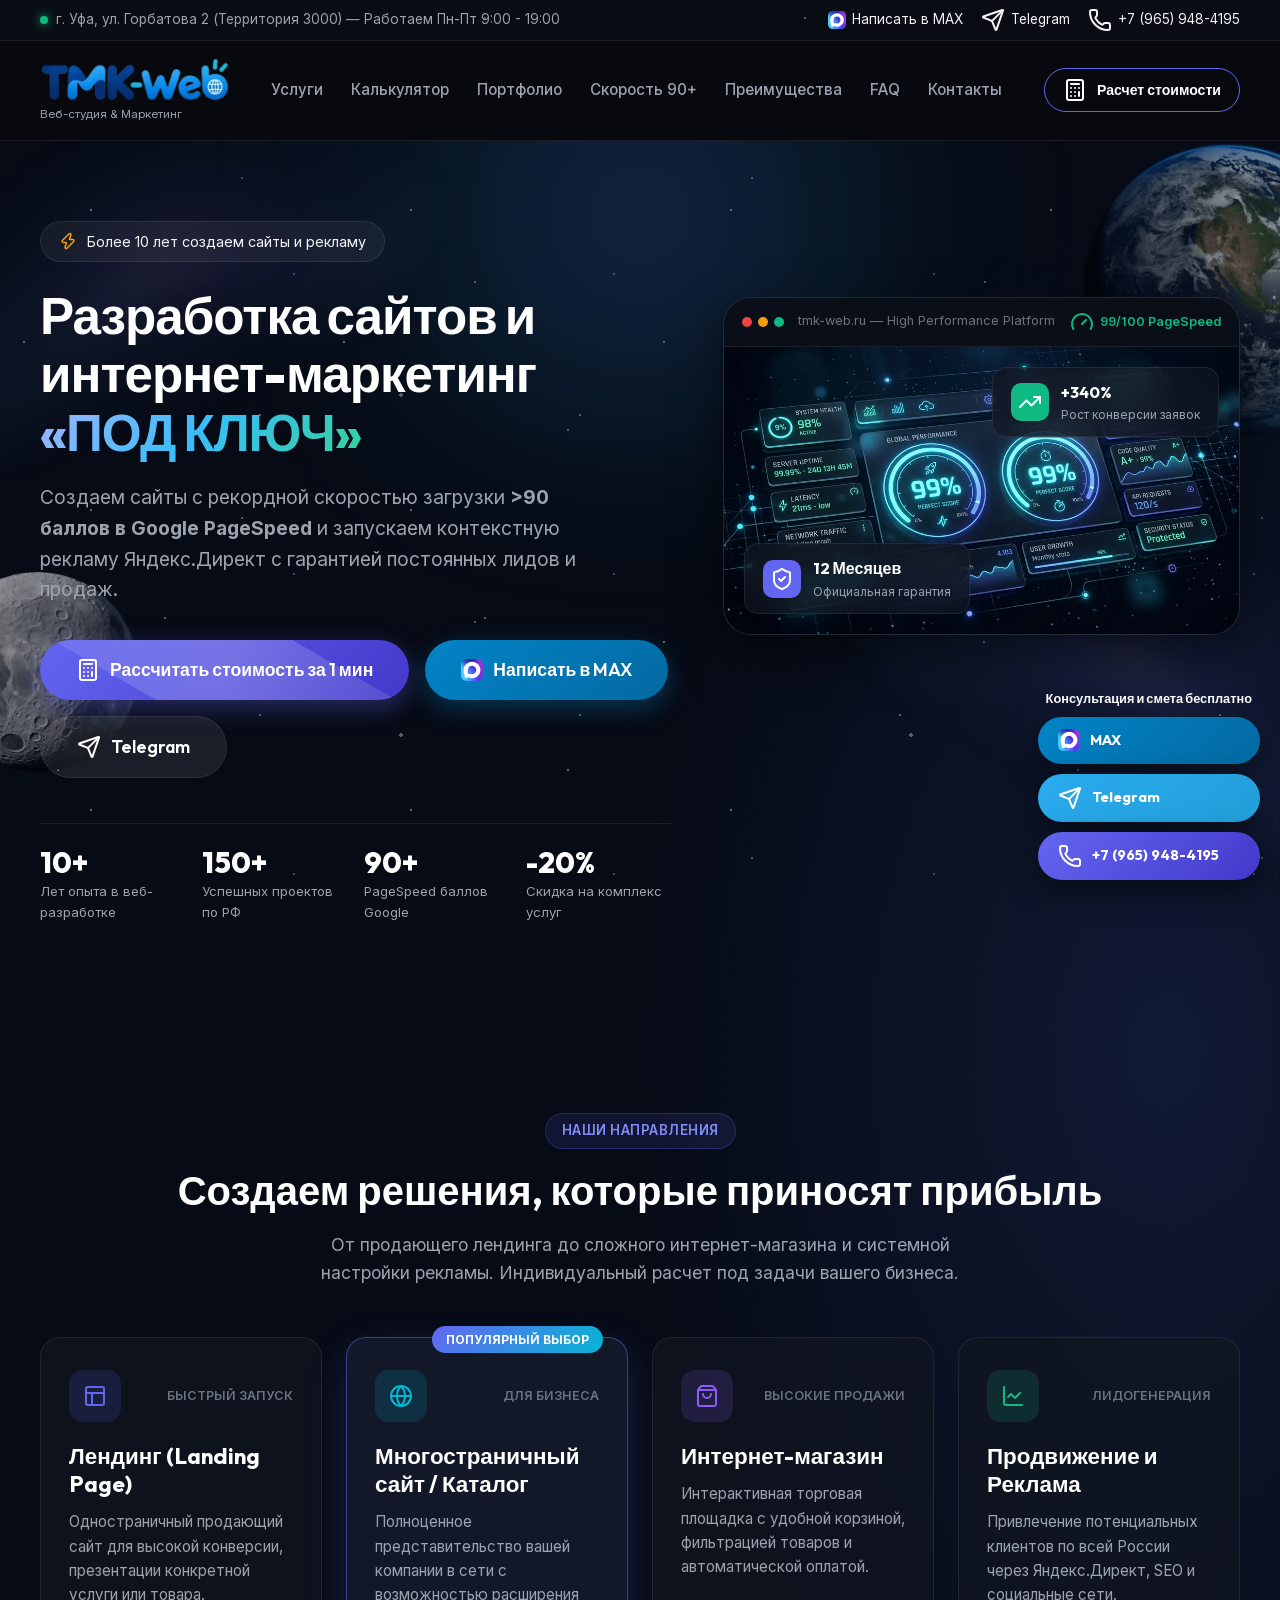
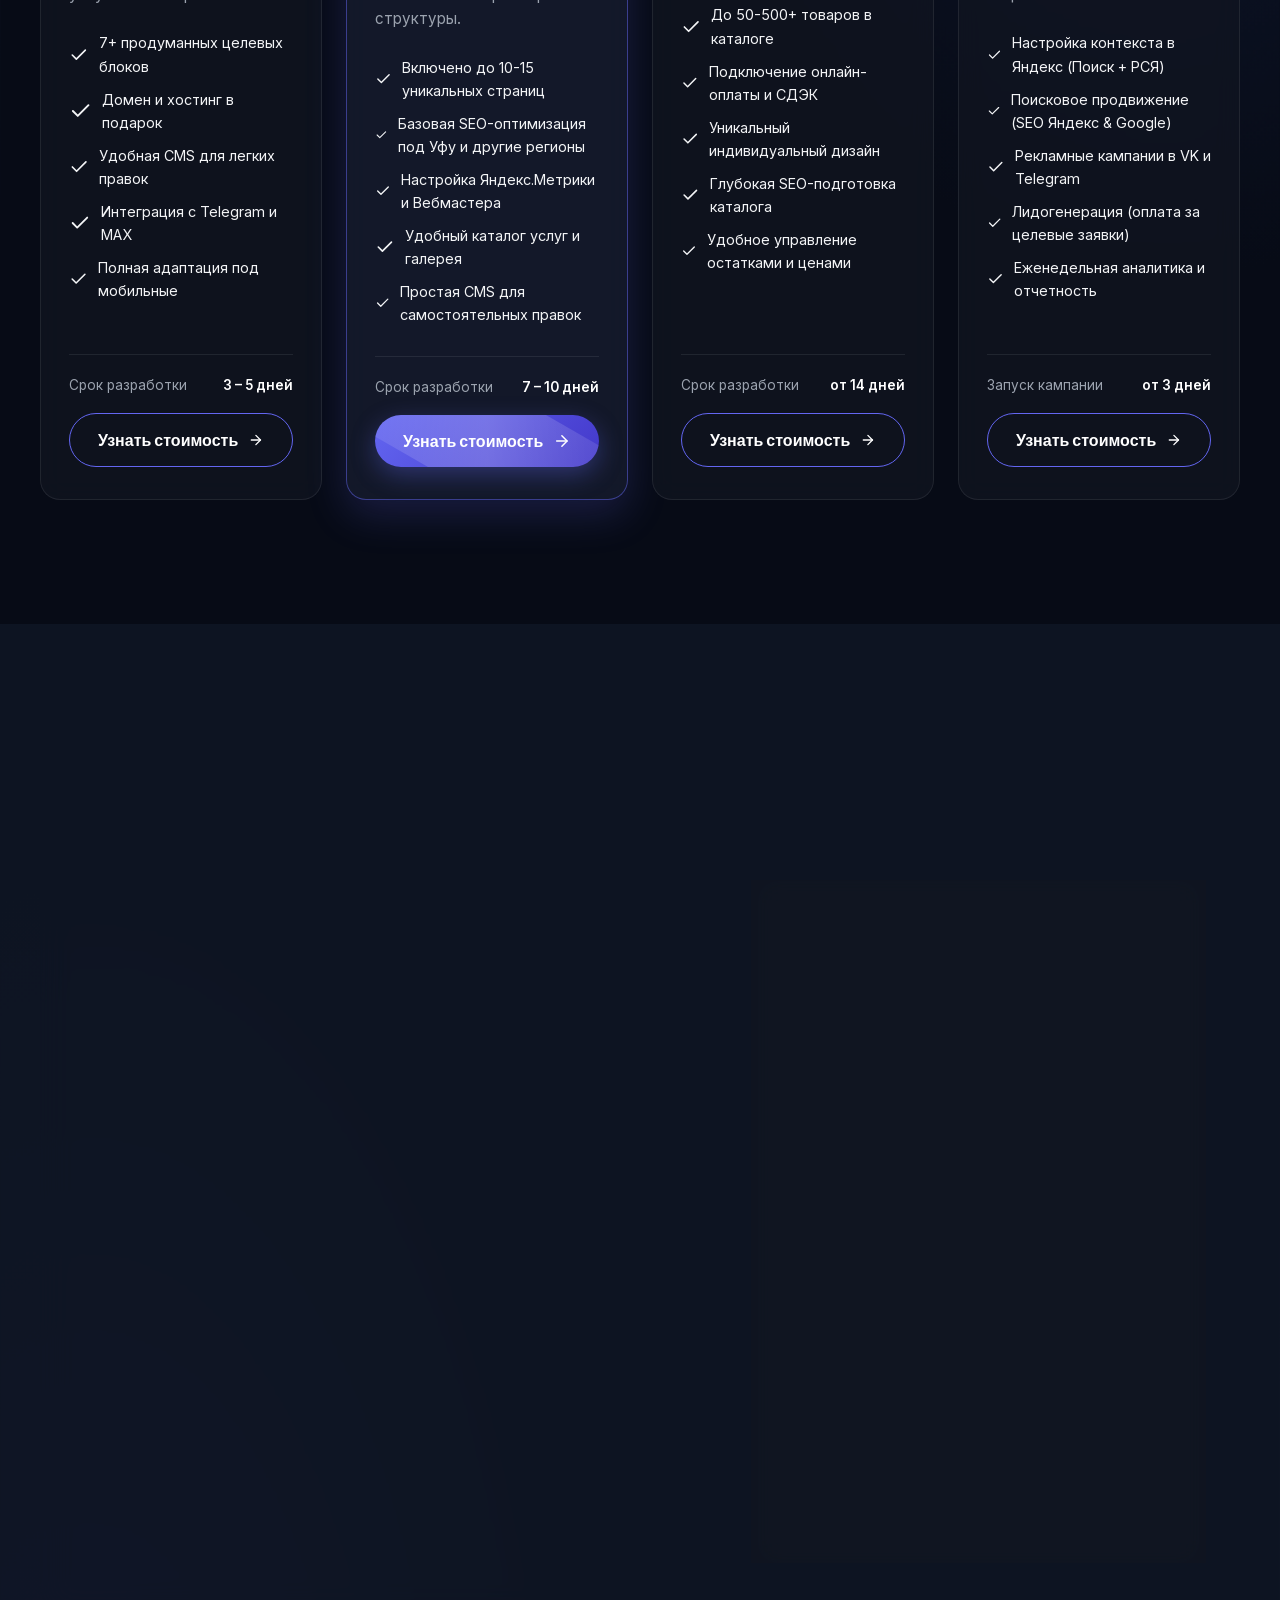
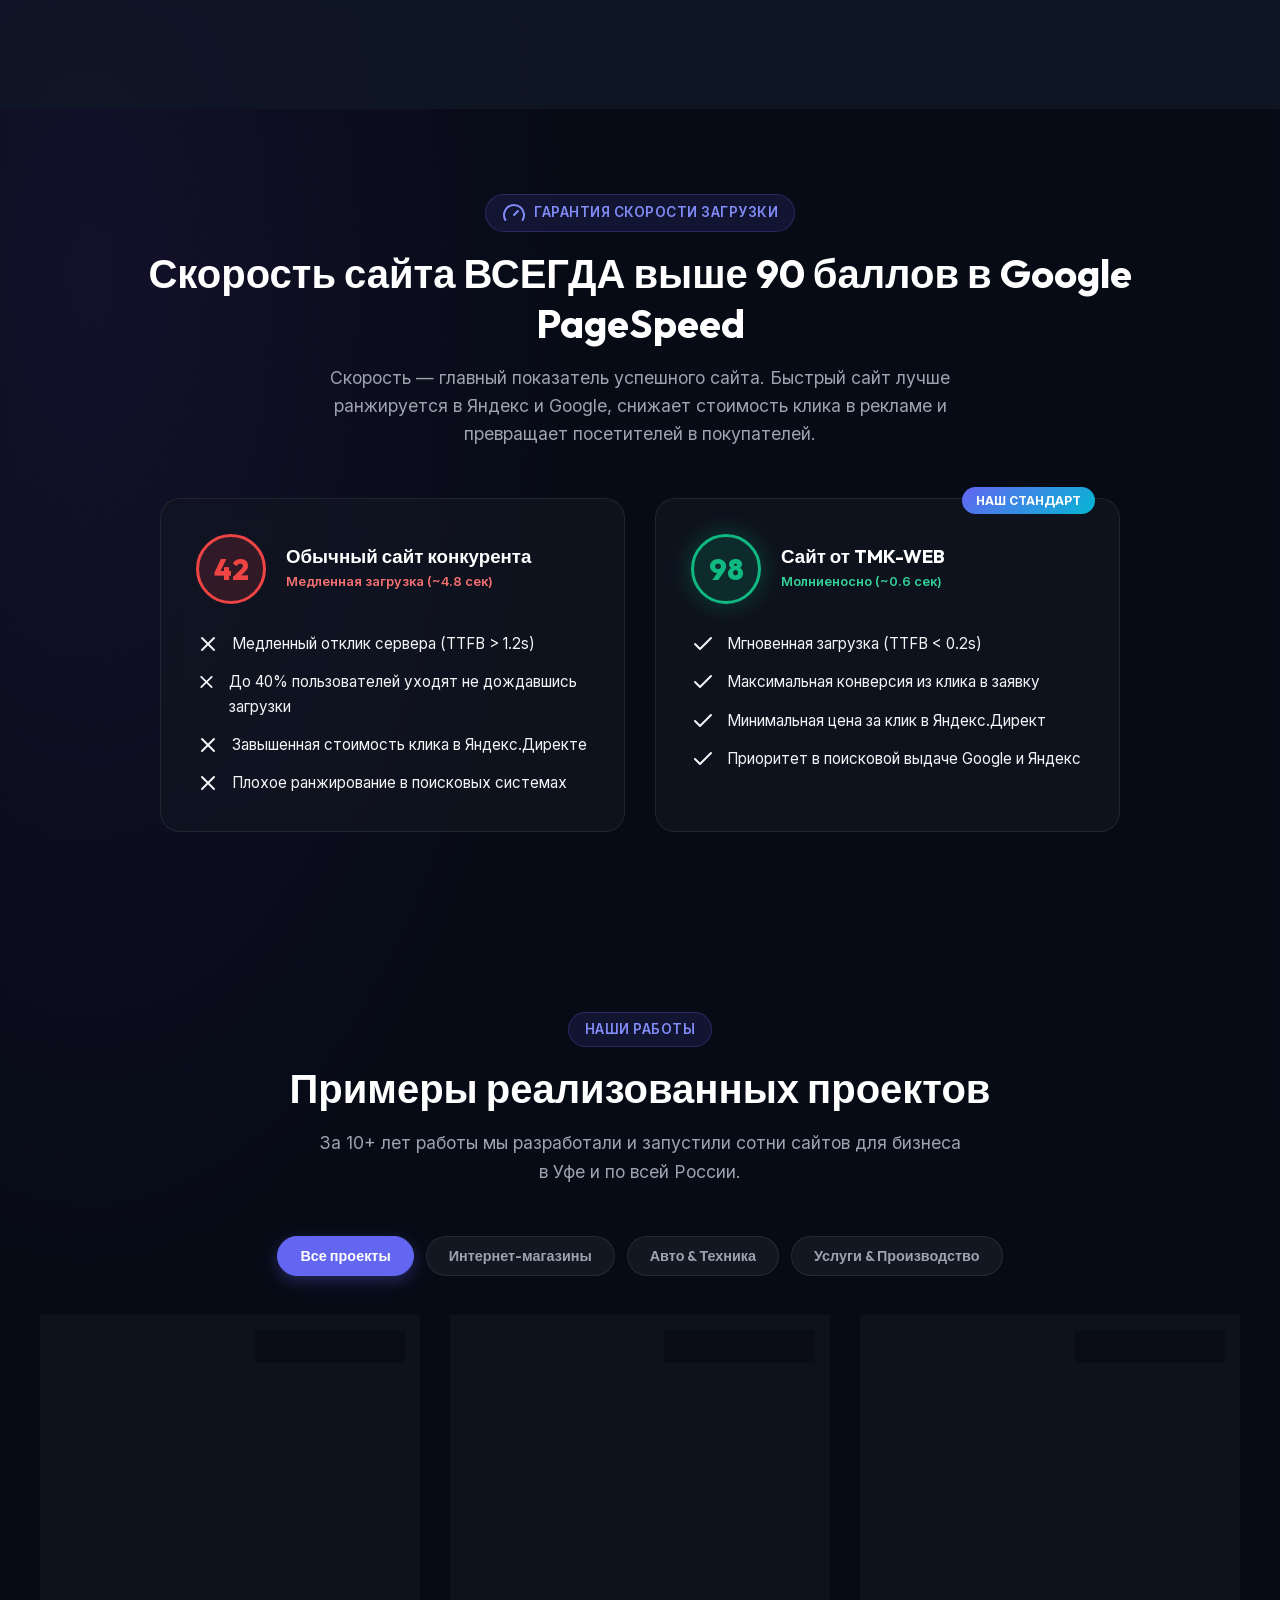
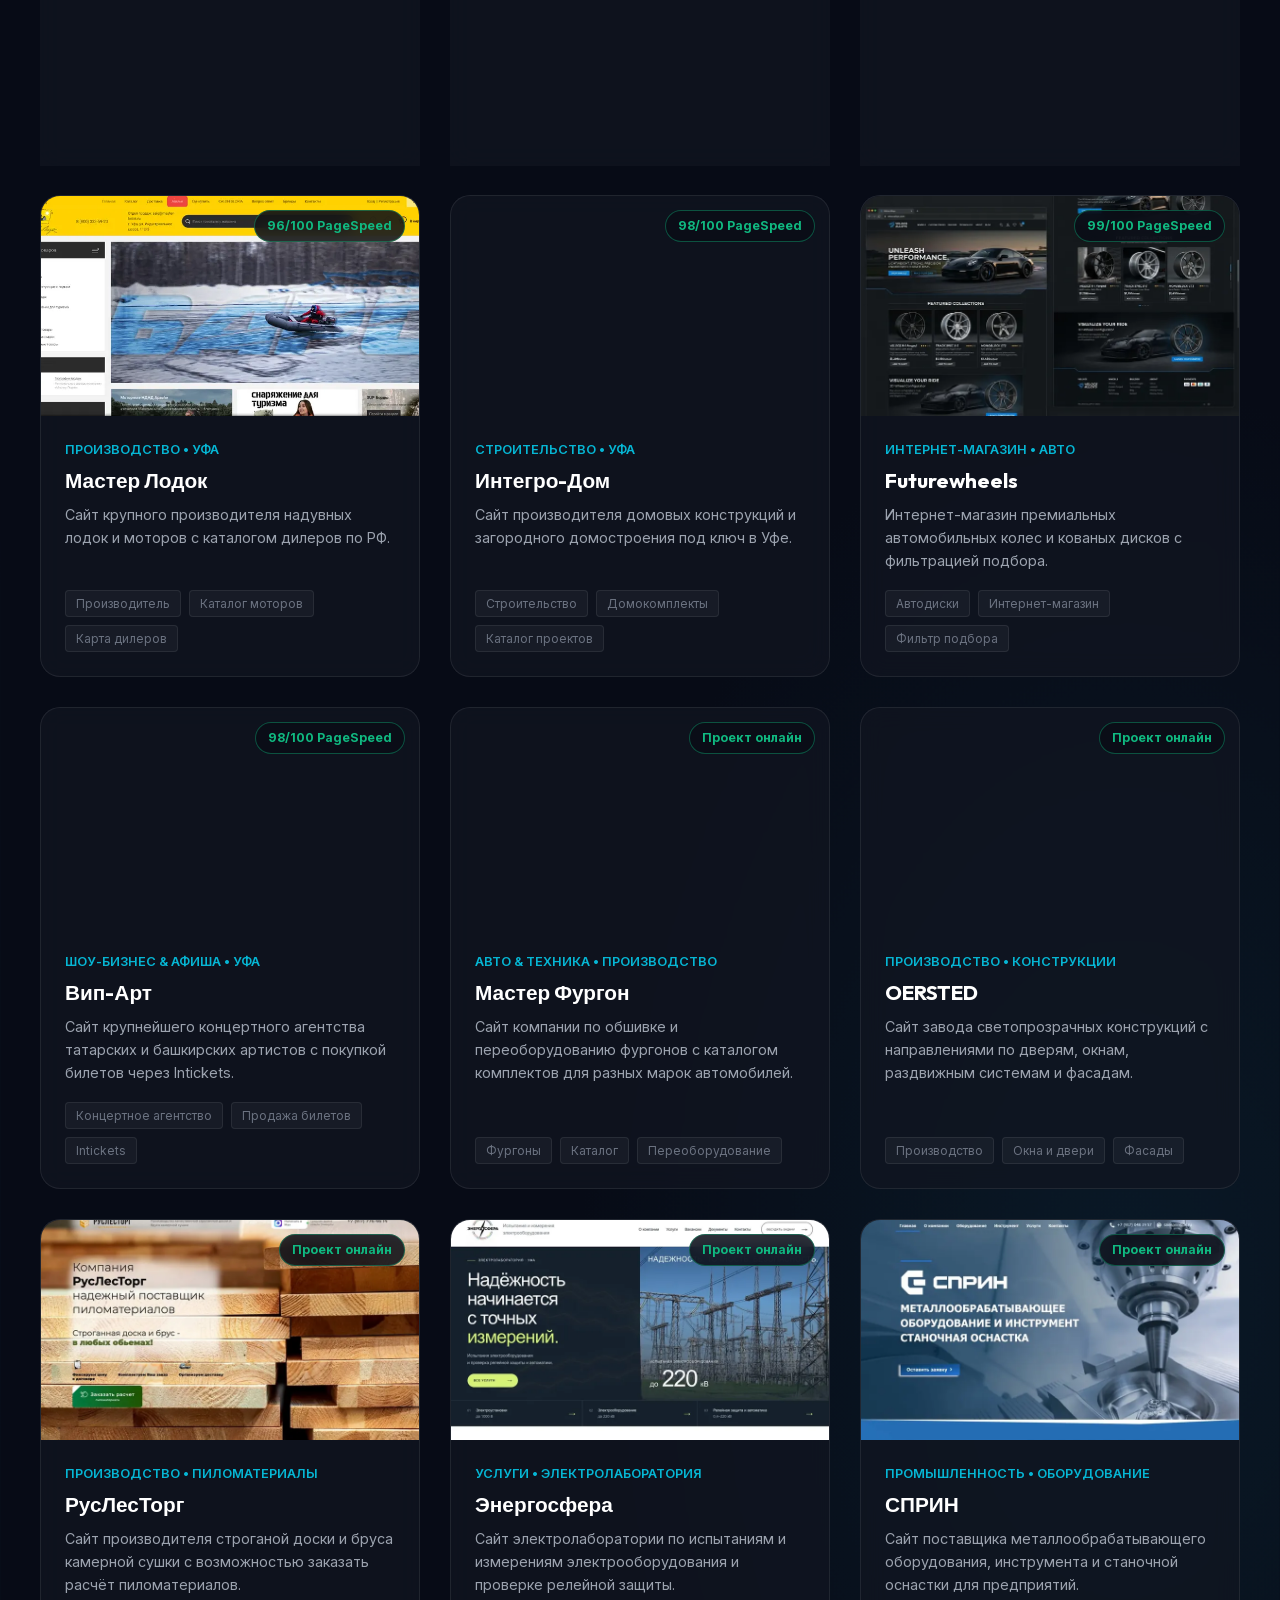
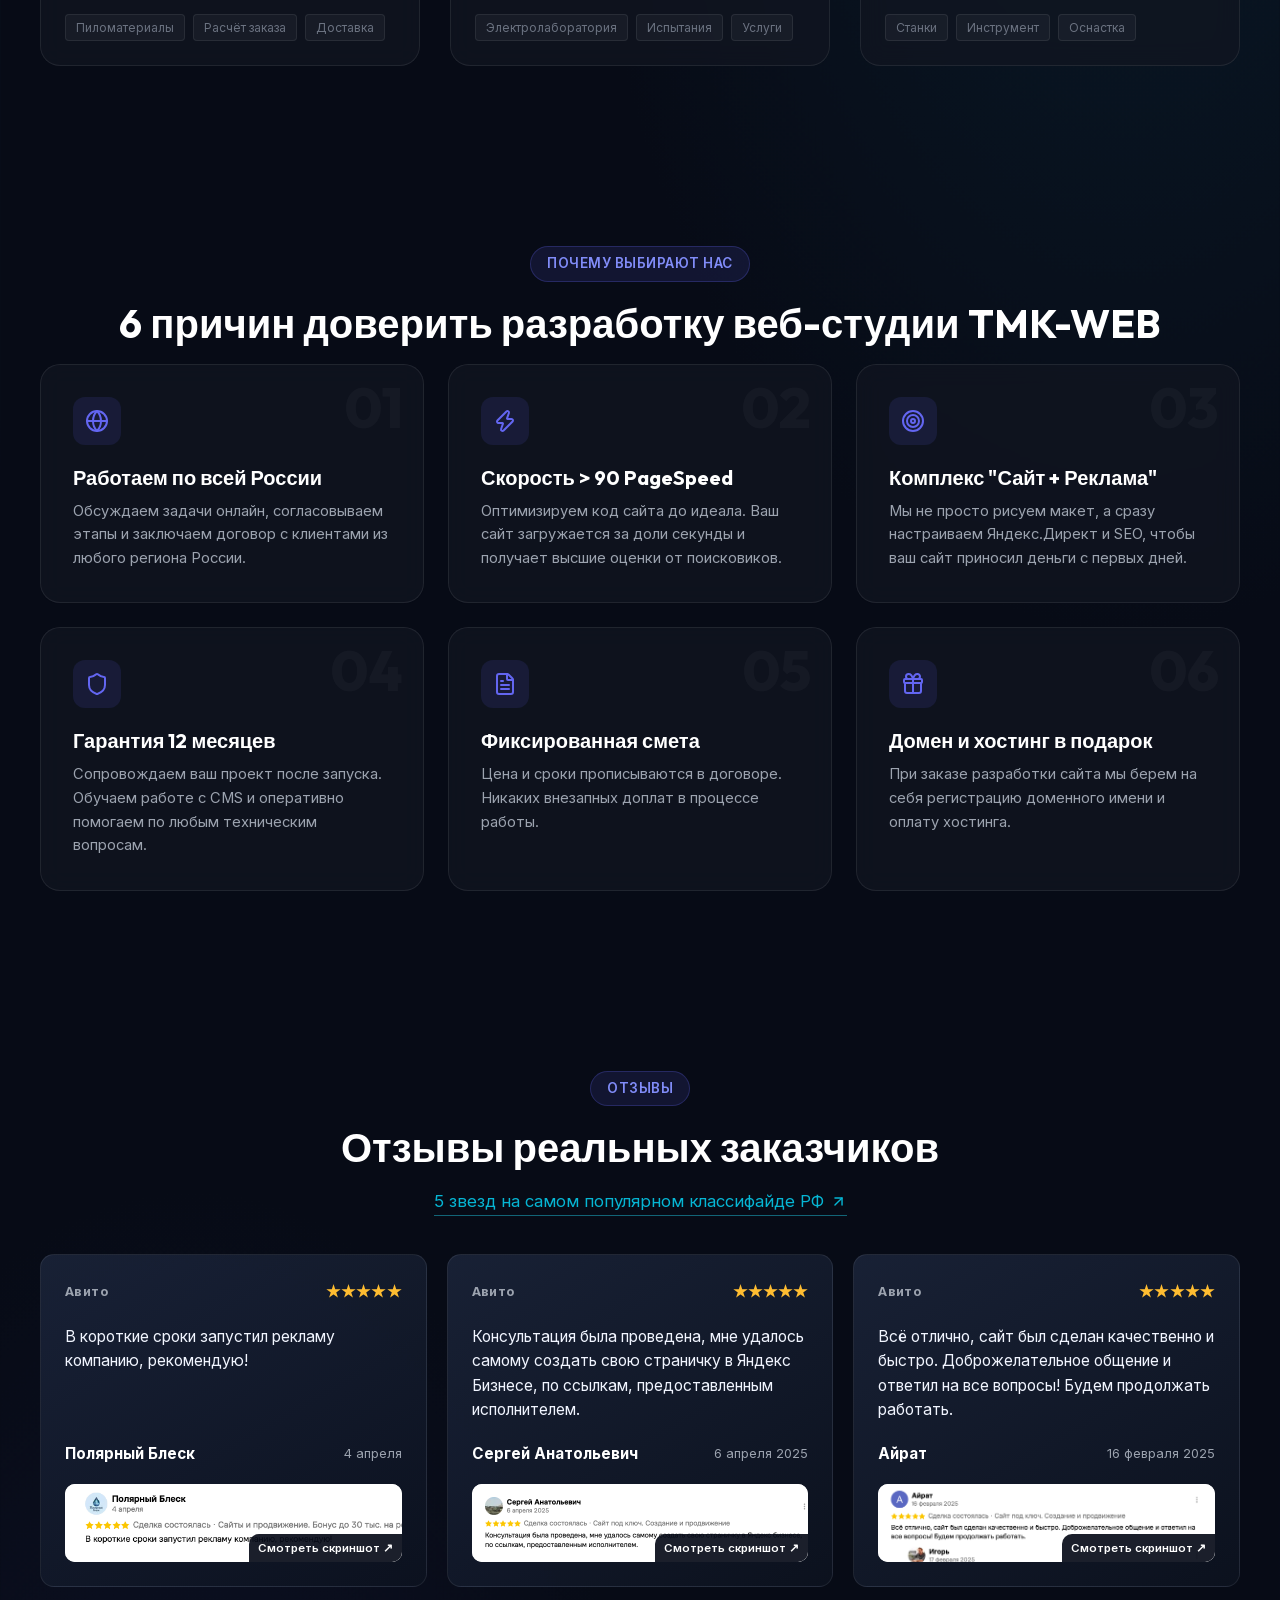
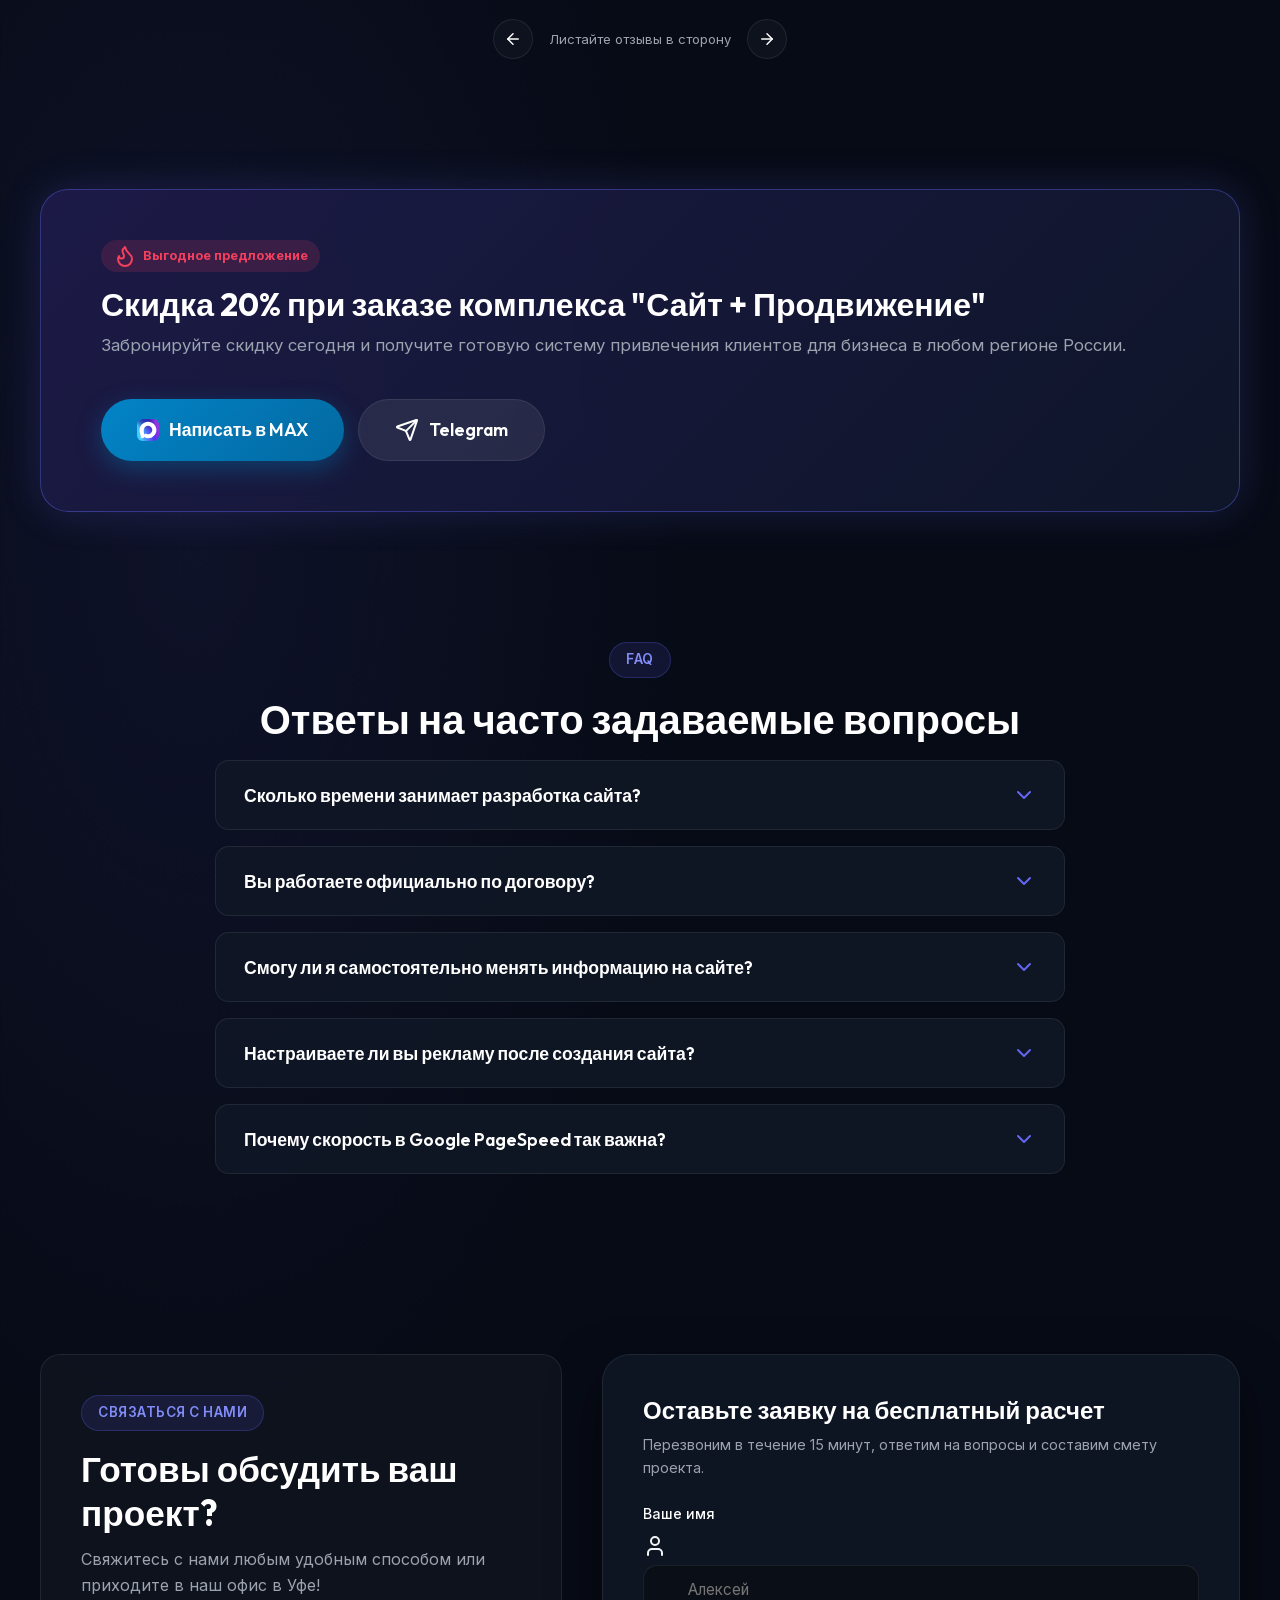
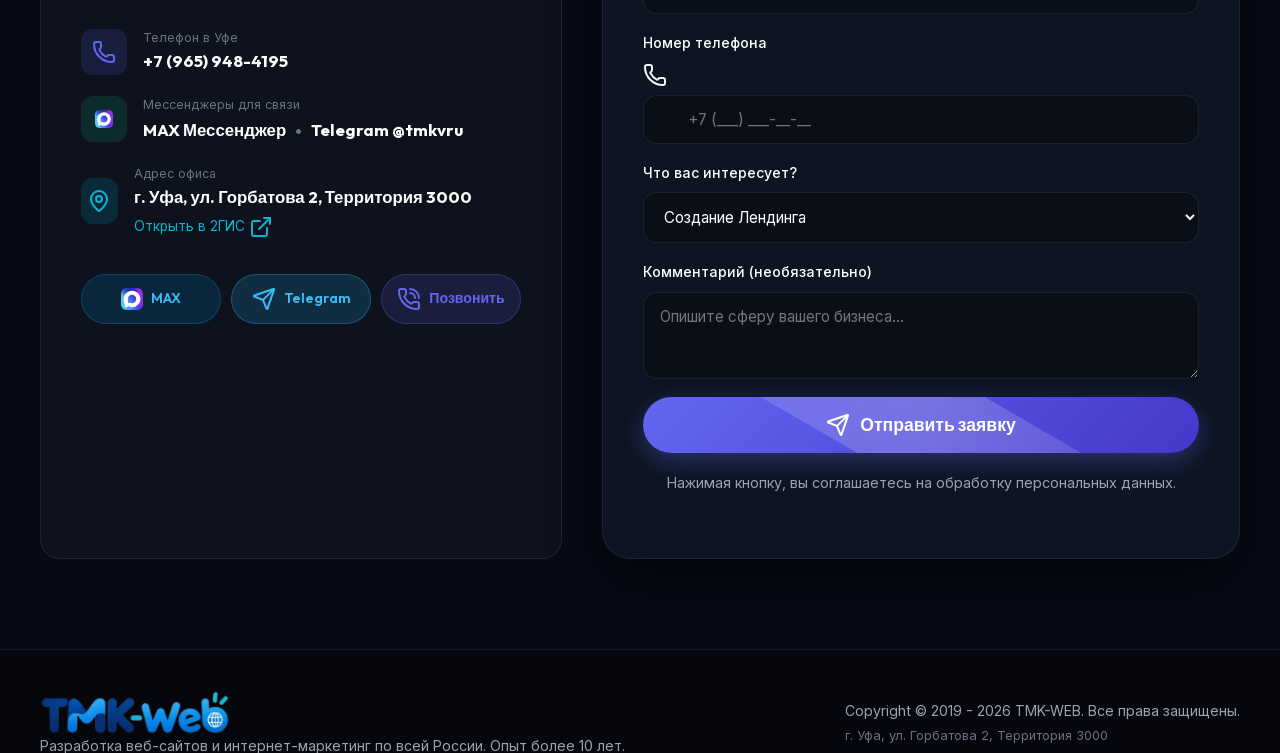
==== commit f82b2b02: "Revert "Defer noncritical page scripts" This reverts commit 5c34331dbd60d81007295b1bb90c765e00762d40" ====
--- a/index.html
+++ b/index.html
@@ -1273,8 +1273,8 @@
         </div>
     </div>
 
-    <script src="script.js" defer></script>
-    <script src="reviews.js" defer></script>
-    <script src="rocket.js" defer></script>
+    <script src="script.js"></script>
+    <script src="reviews.js"></script>
+    <script src="rocket.js"></script>
 </body>
 </html>
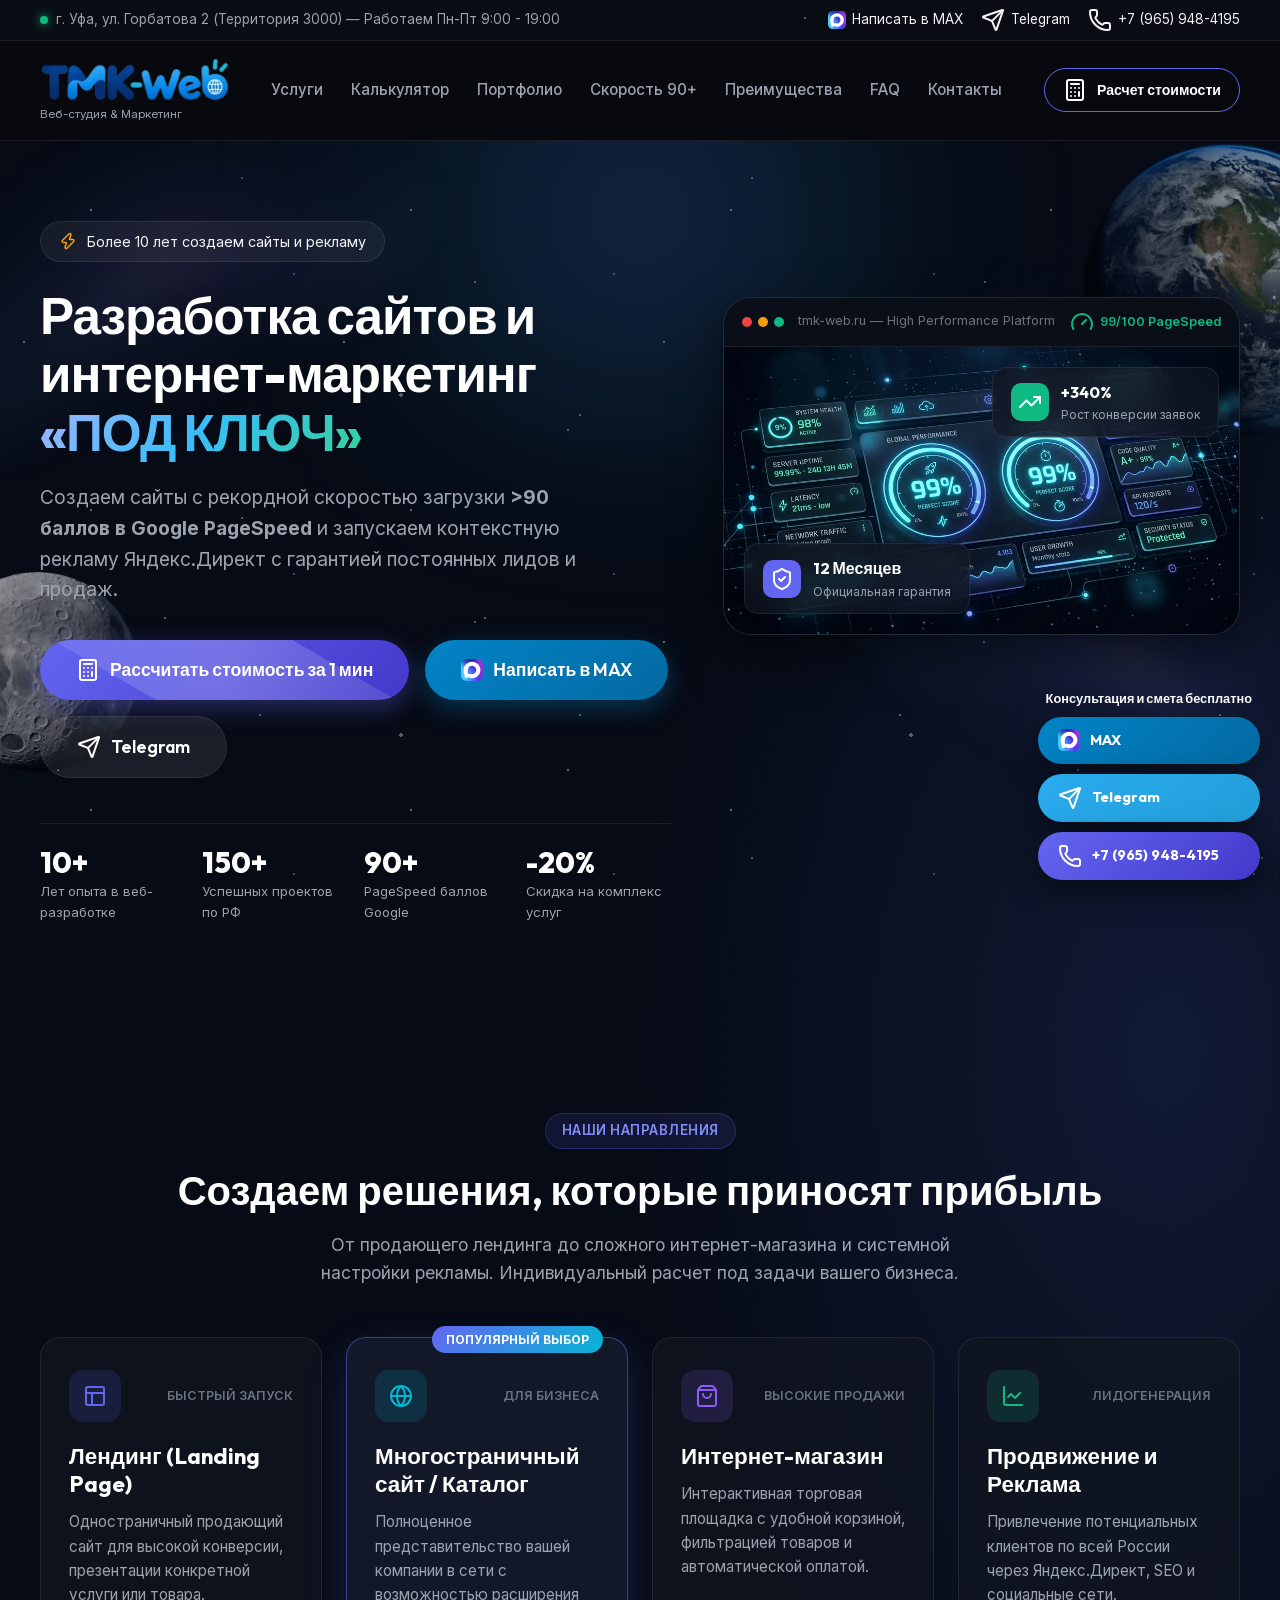
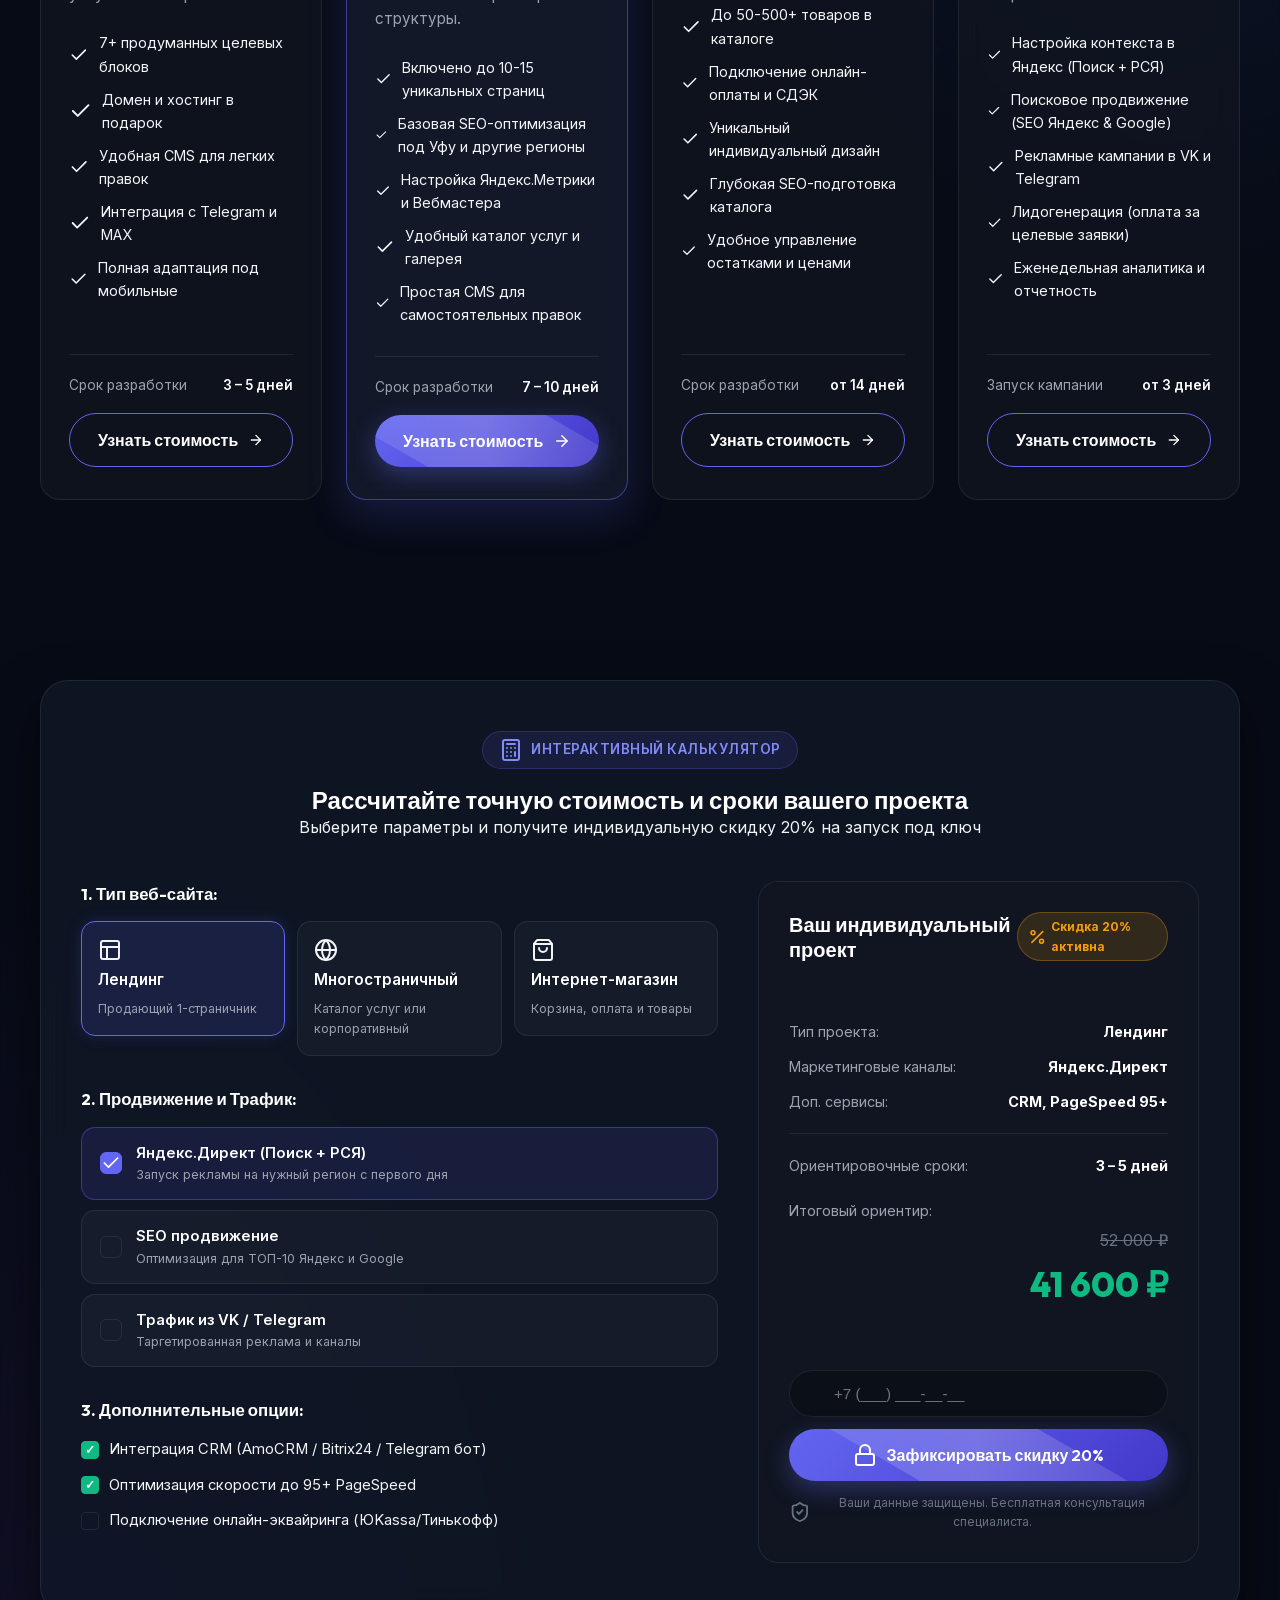
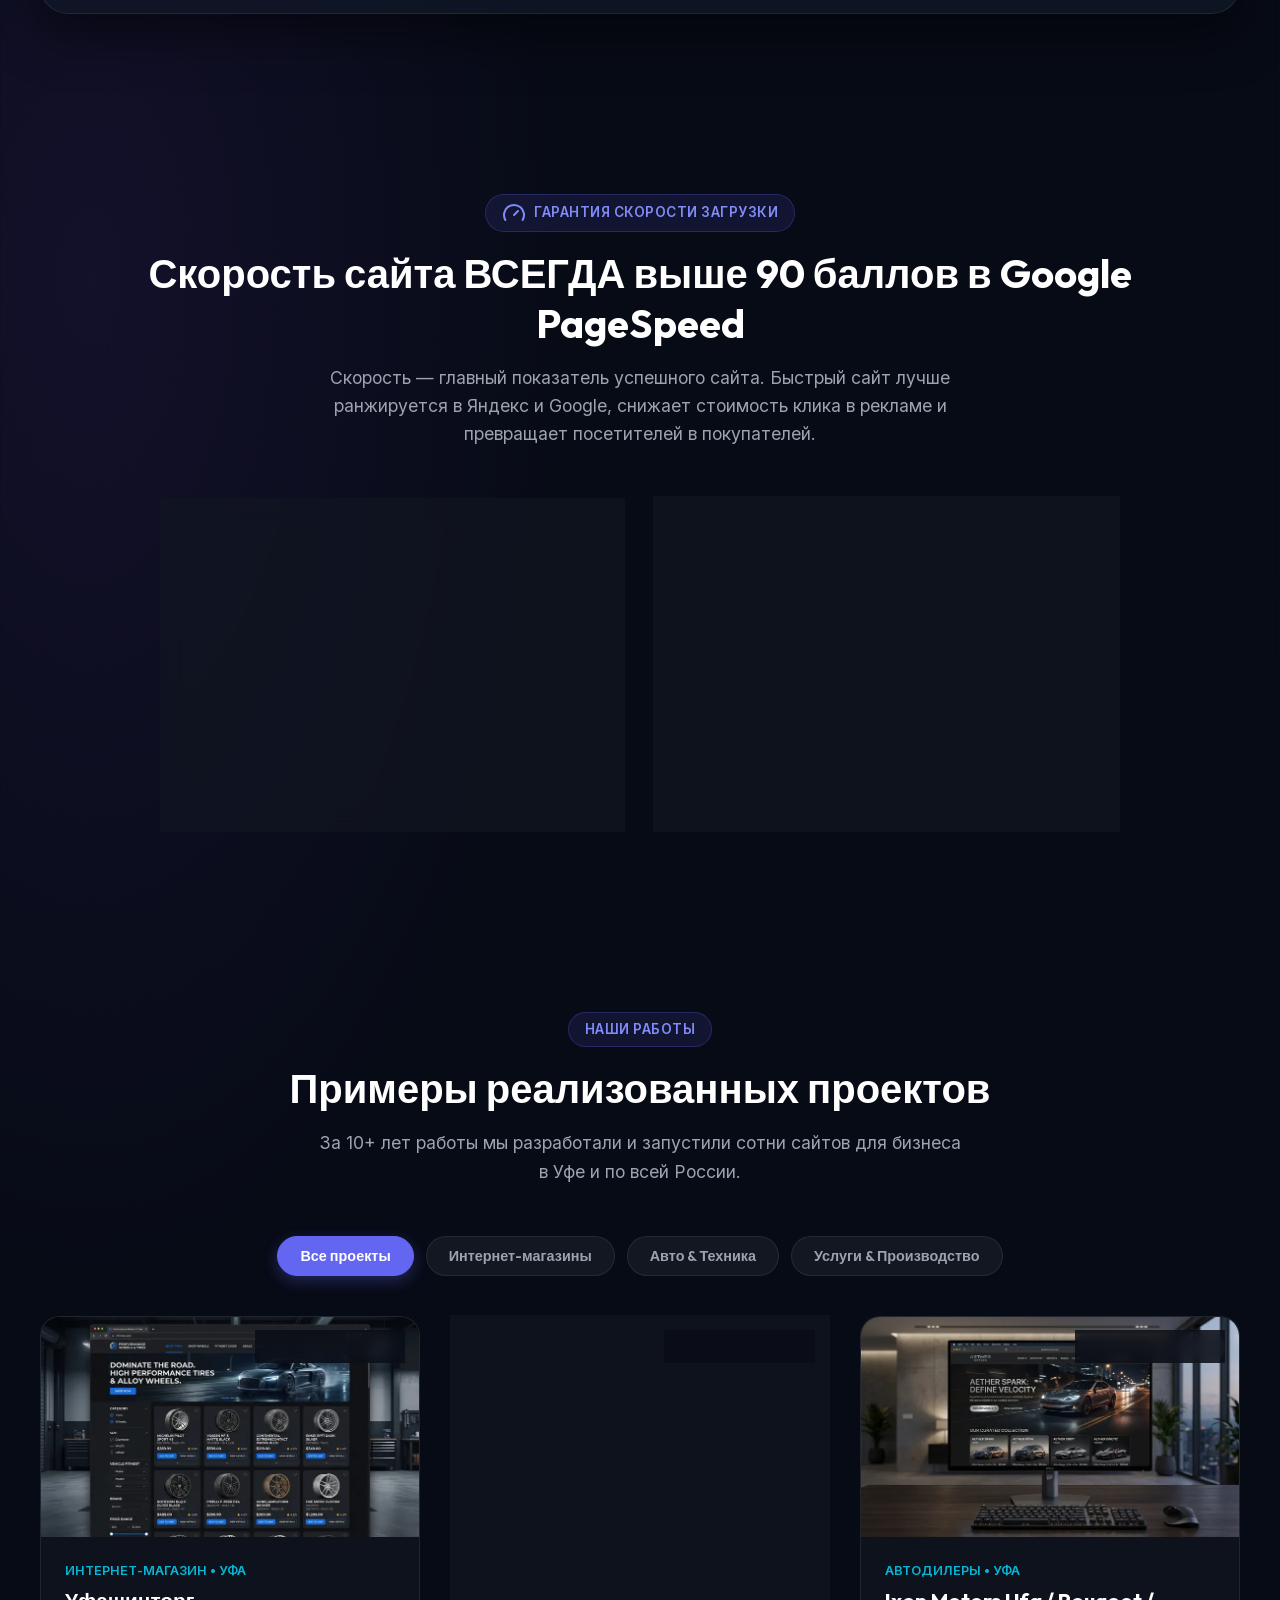
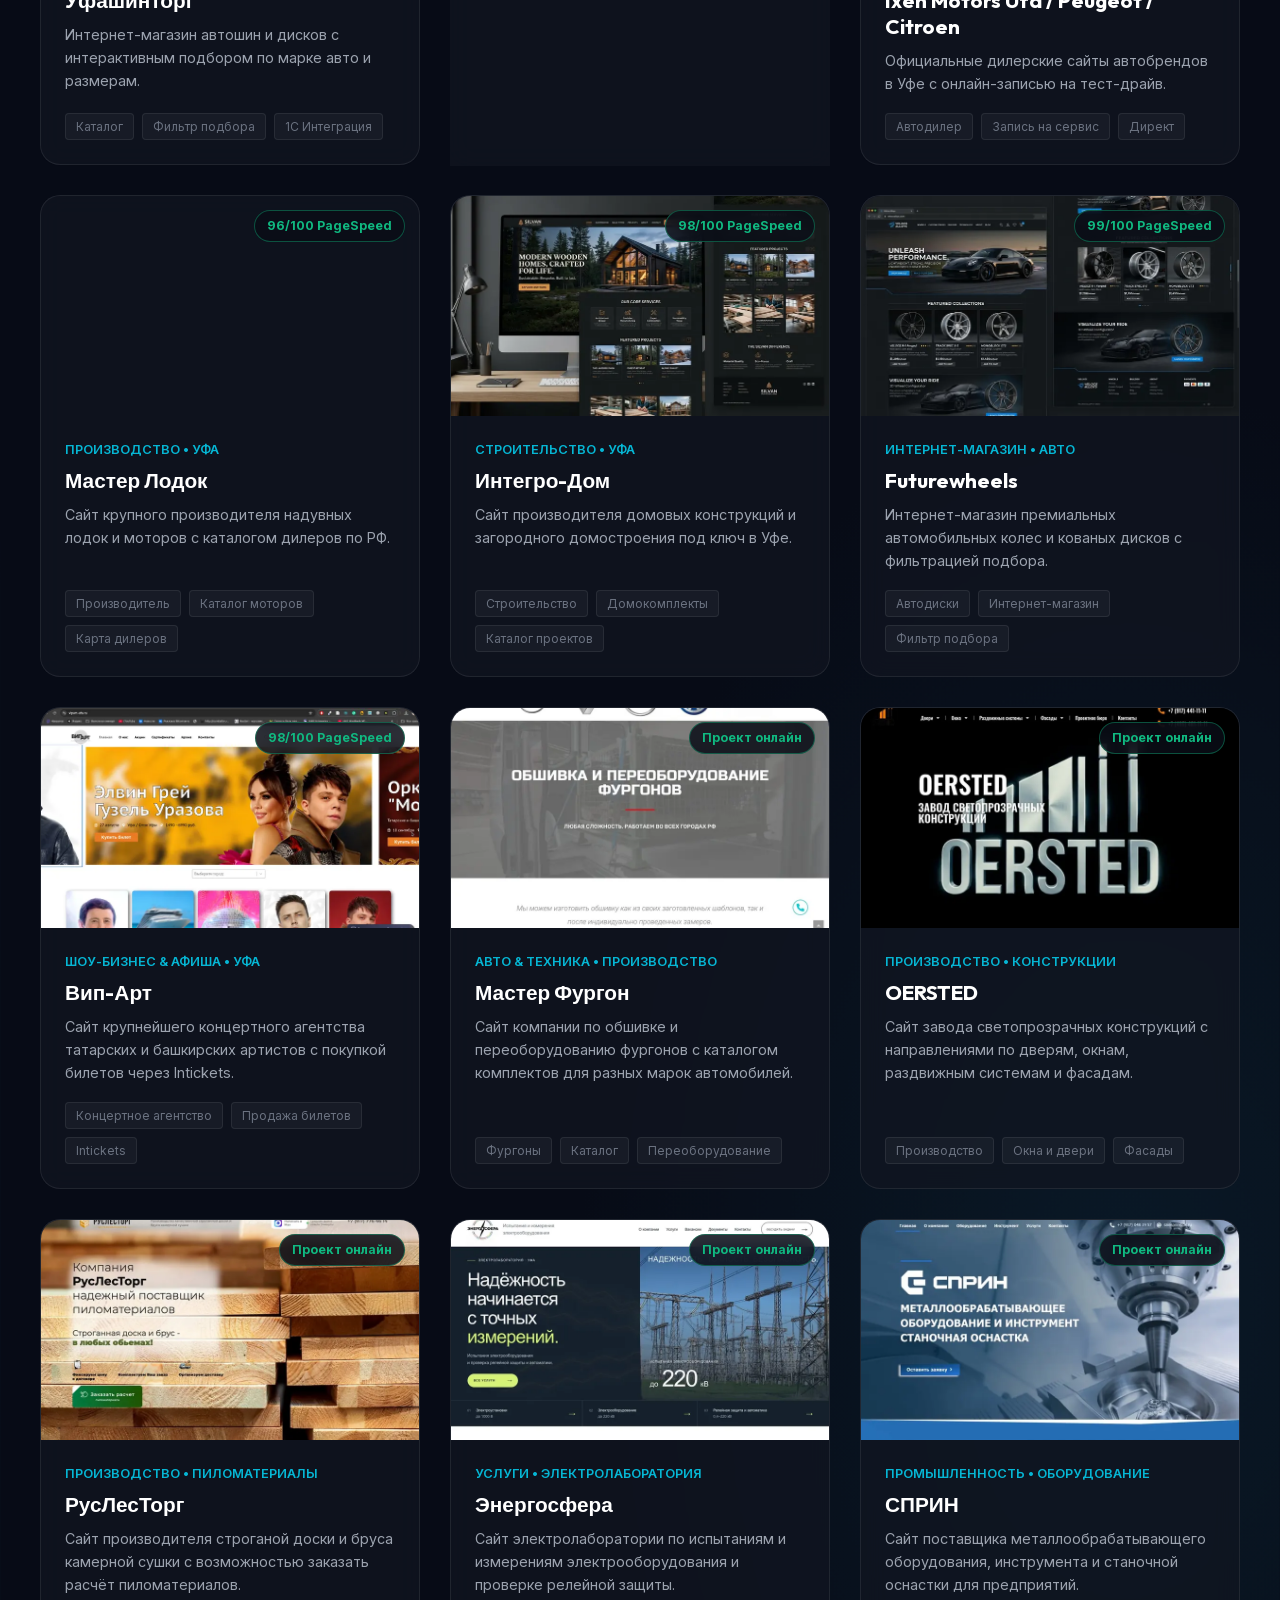
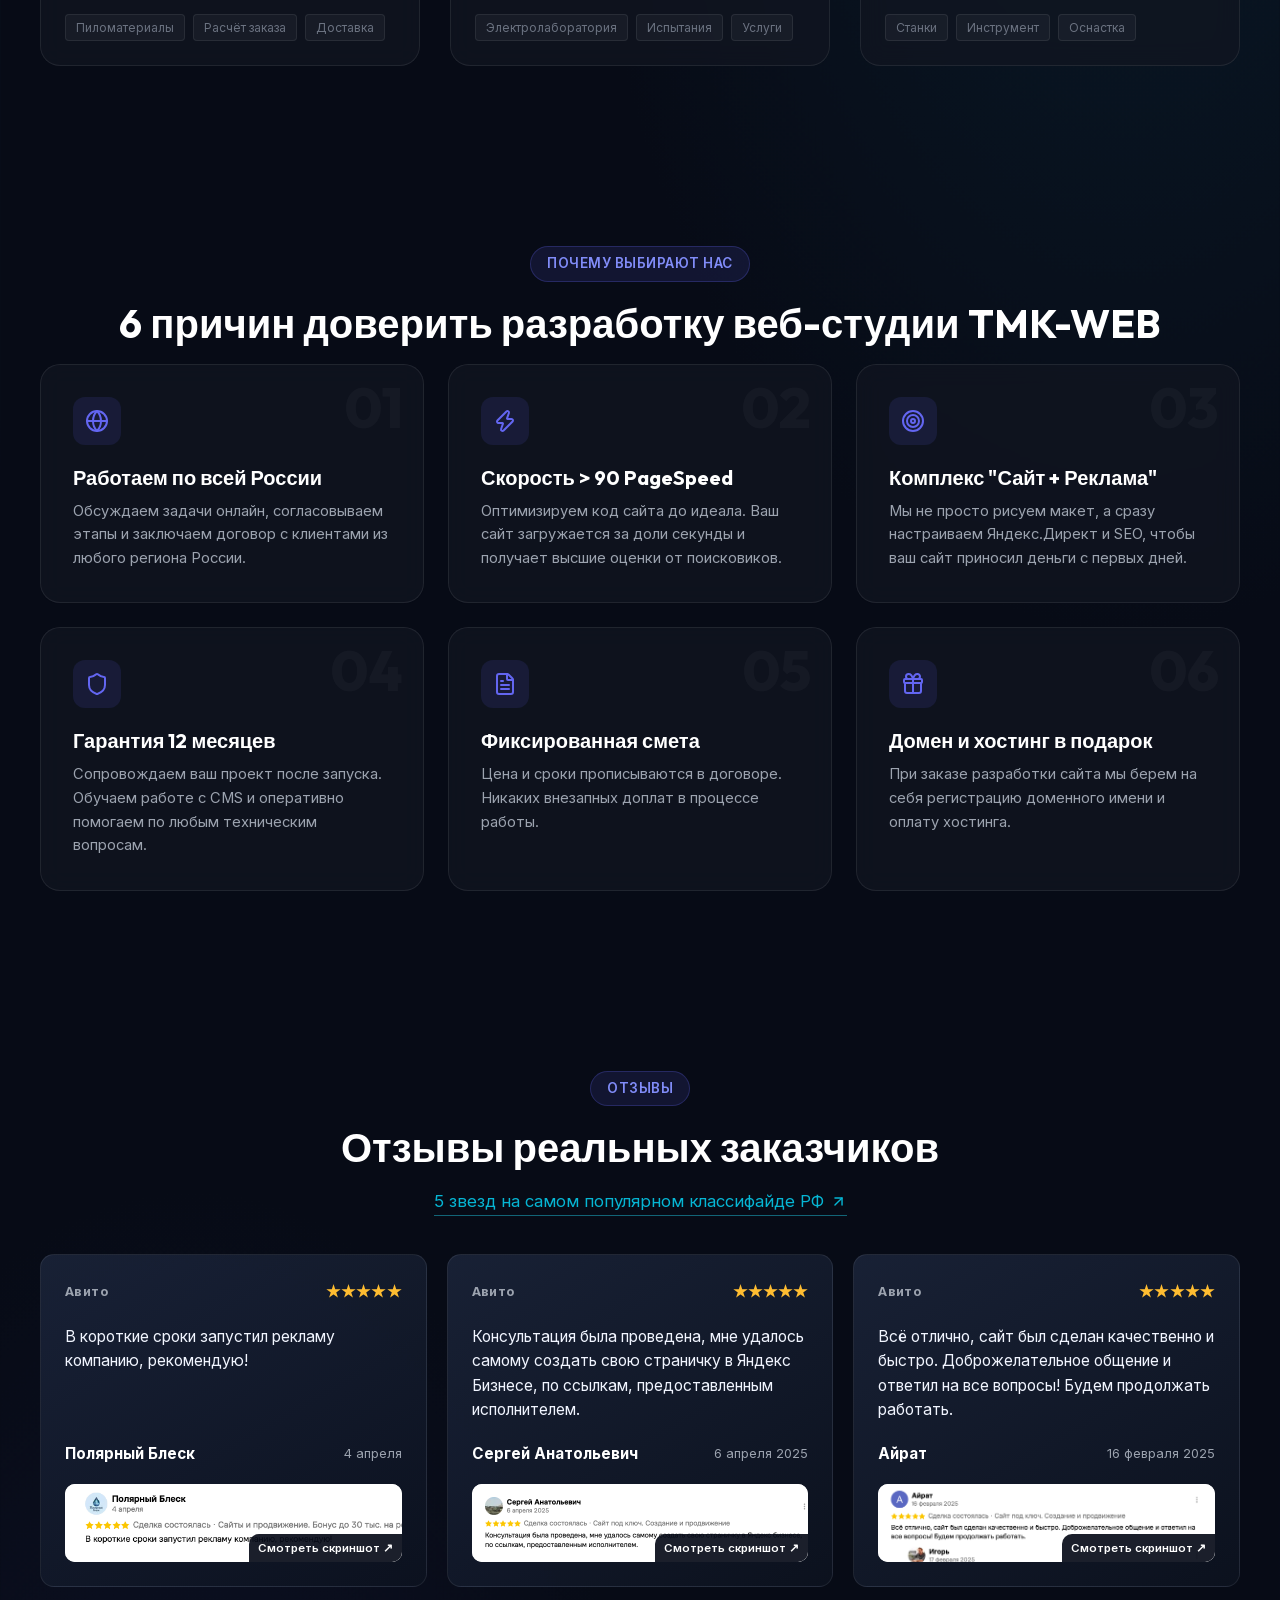
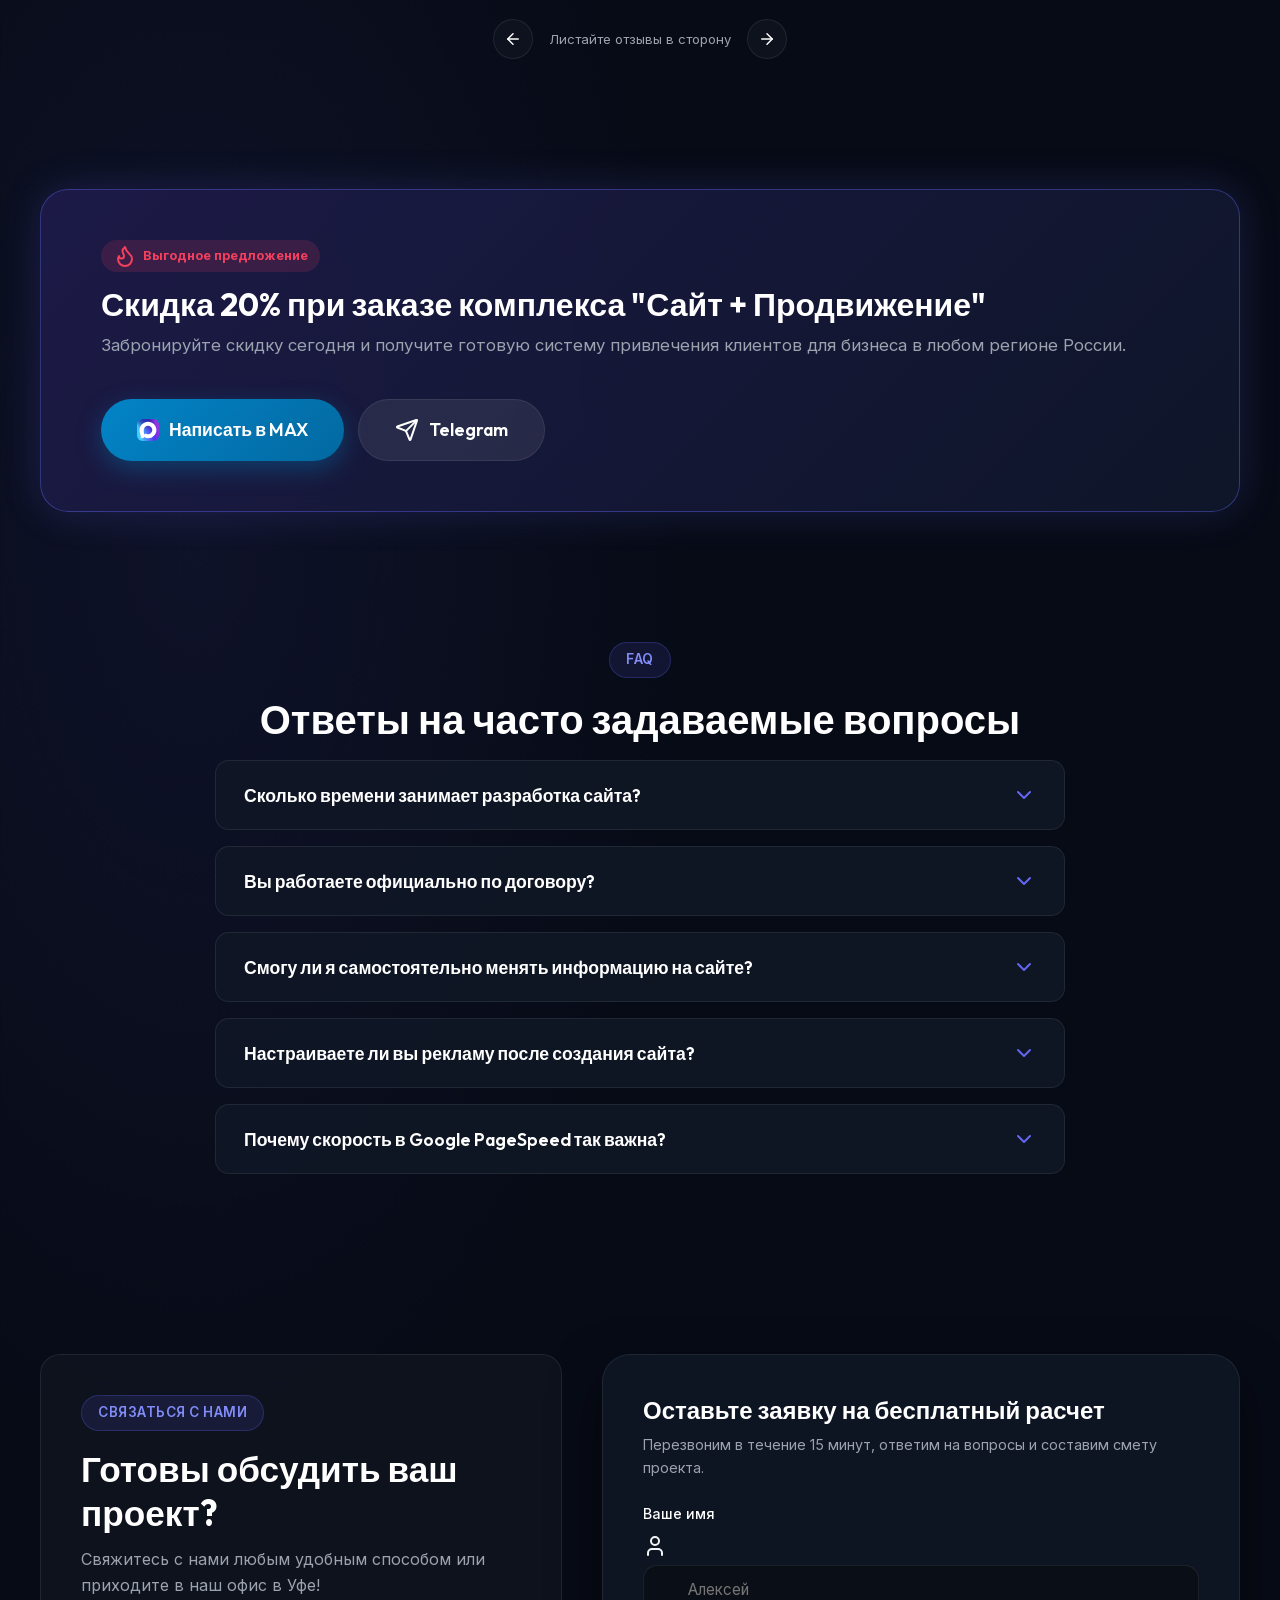
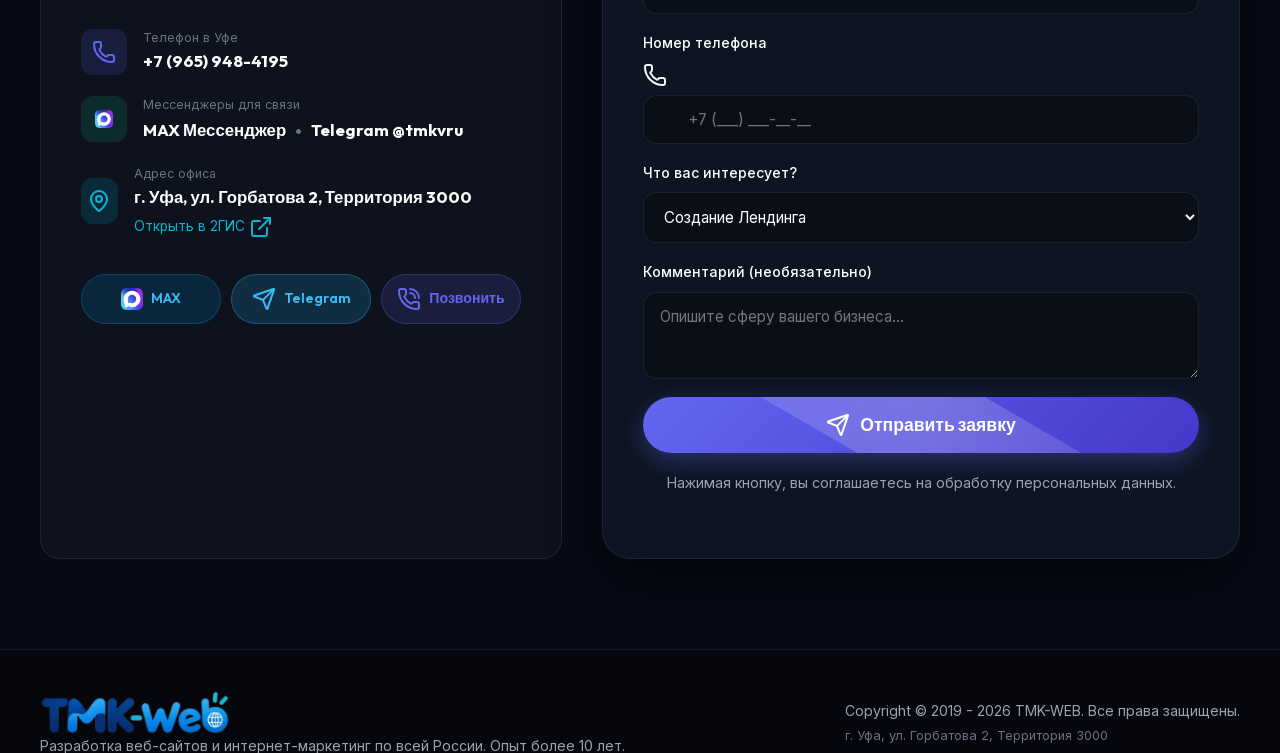
==== commit 66f3f3f8: "Add Yandex Metrika counter" ====
--- a/index.html
+++ b/index.html
@@ -1276,5 +1276,18 @@
     <script src="script.js"></script>
     <script src="reviews.js"></script>
     <script src="rocket.js"></script>
+    <!-- Yandex.Metrika counter -->
+    <script type="text/javascript">
+        (function(m,e,t,r,i,k,a){
+            m[i]=m[i]||function(){(m[i].a=m[i].a||[]).push(arguments)};
+            m[i].l=1*new Date();
+            for (var j = 0; j < document.scripts.length; j++) {if (document.scripts[j].src === r) { return; }}
+            k=e.createElement(t),a=e.getElementsByTagName(t)[0],k.async=1,k.src=r,a.parentNode.insertBefore(k,a)
+        })(window, document,'script','https://mc.yandex.ru/metrika/tag.js', 'ym');
+
+        ym(94724643, 'init', {webvisor:true, clickmap:true, referrer: document.referrer, url: location.href, accurateTrackBounce:true, trackLinks:true});
+    </script>
+    <noscript><div><img src="https://mc.yandex.ru/watch/94724643" style="position:absolute; left:-9999px;" alt="" /></div></noscript>
+    <!-- /Yandex.Metrika counter -->
 </body>
 </html>
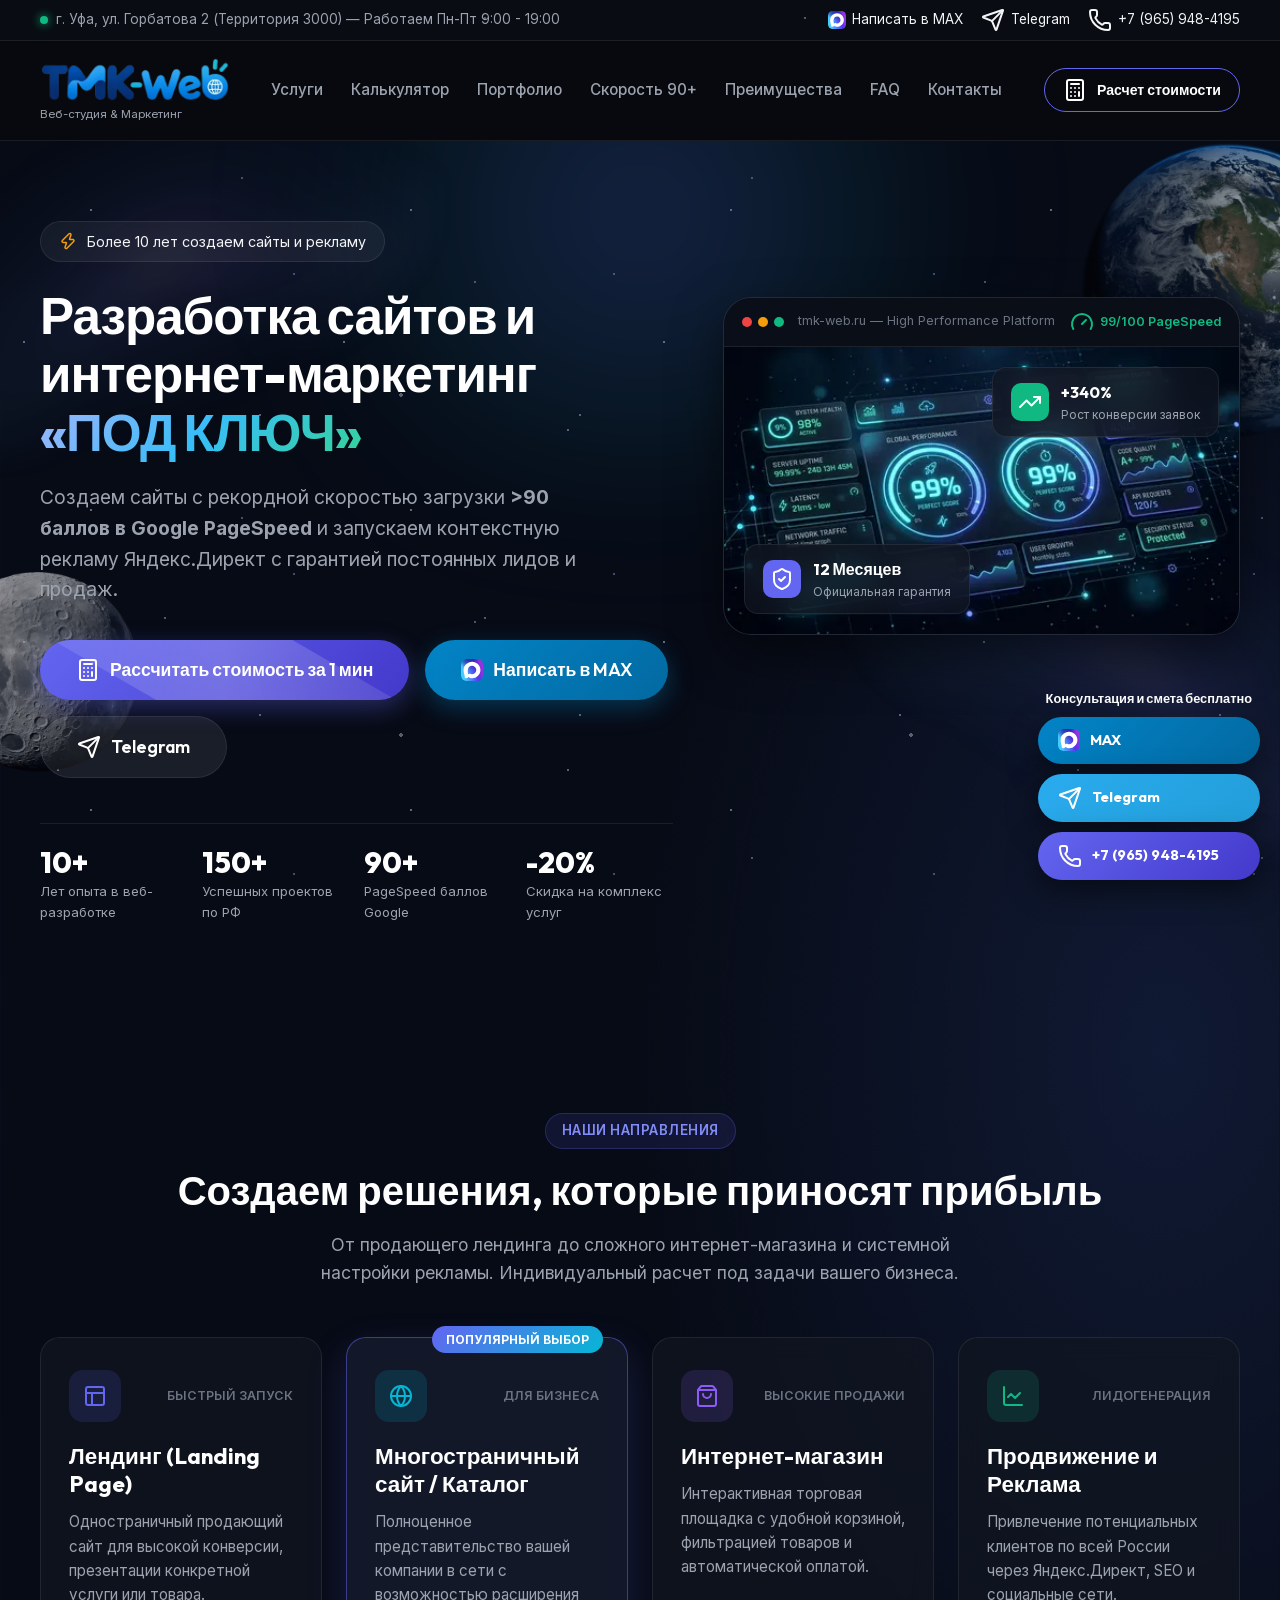
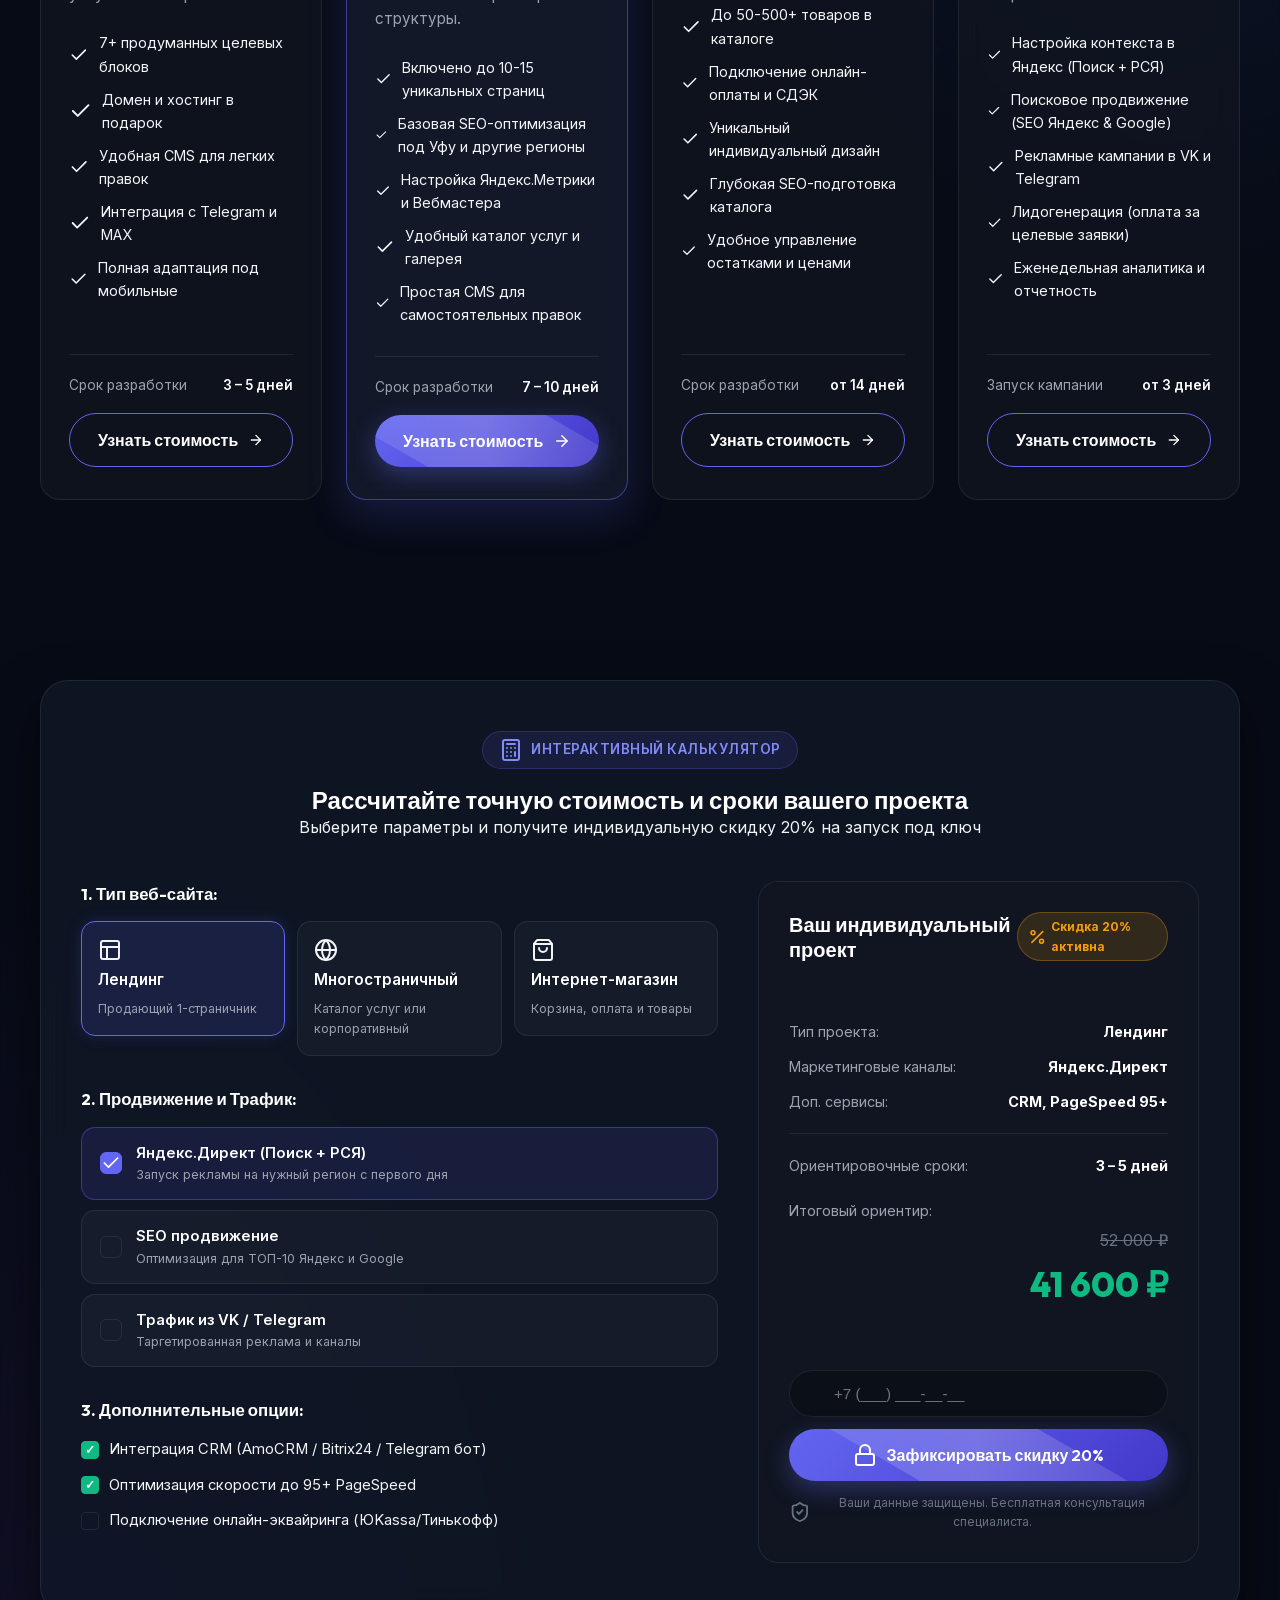
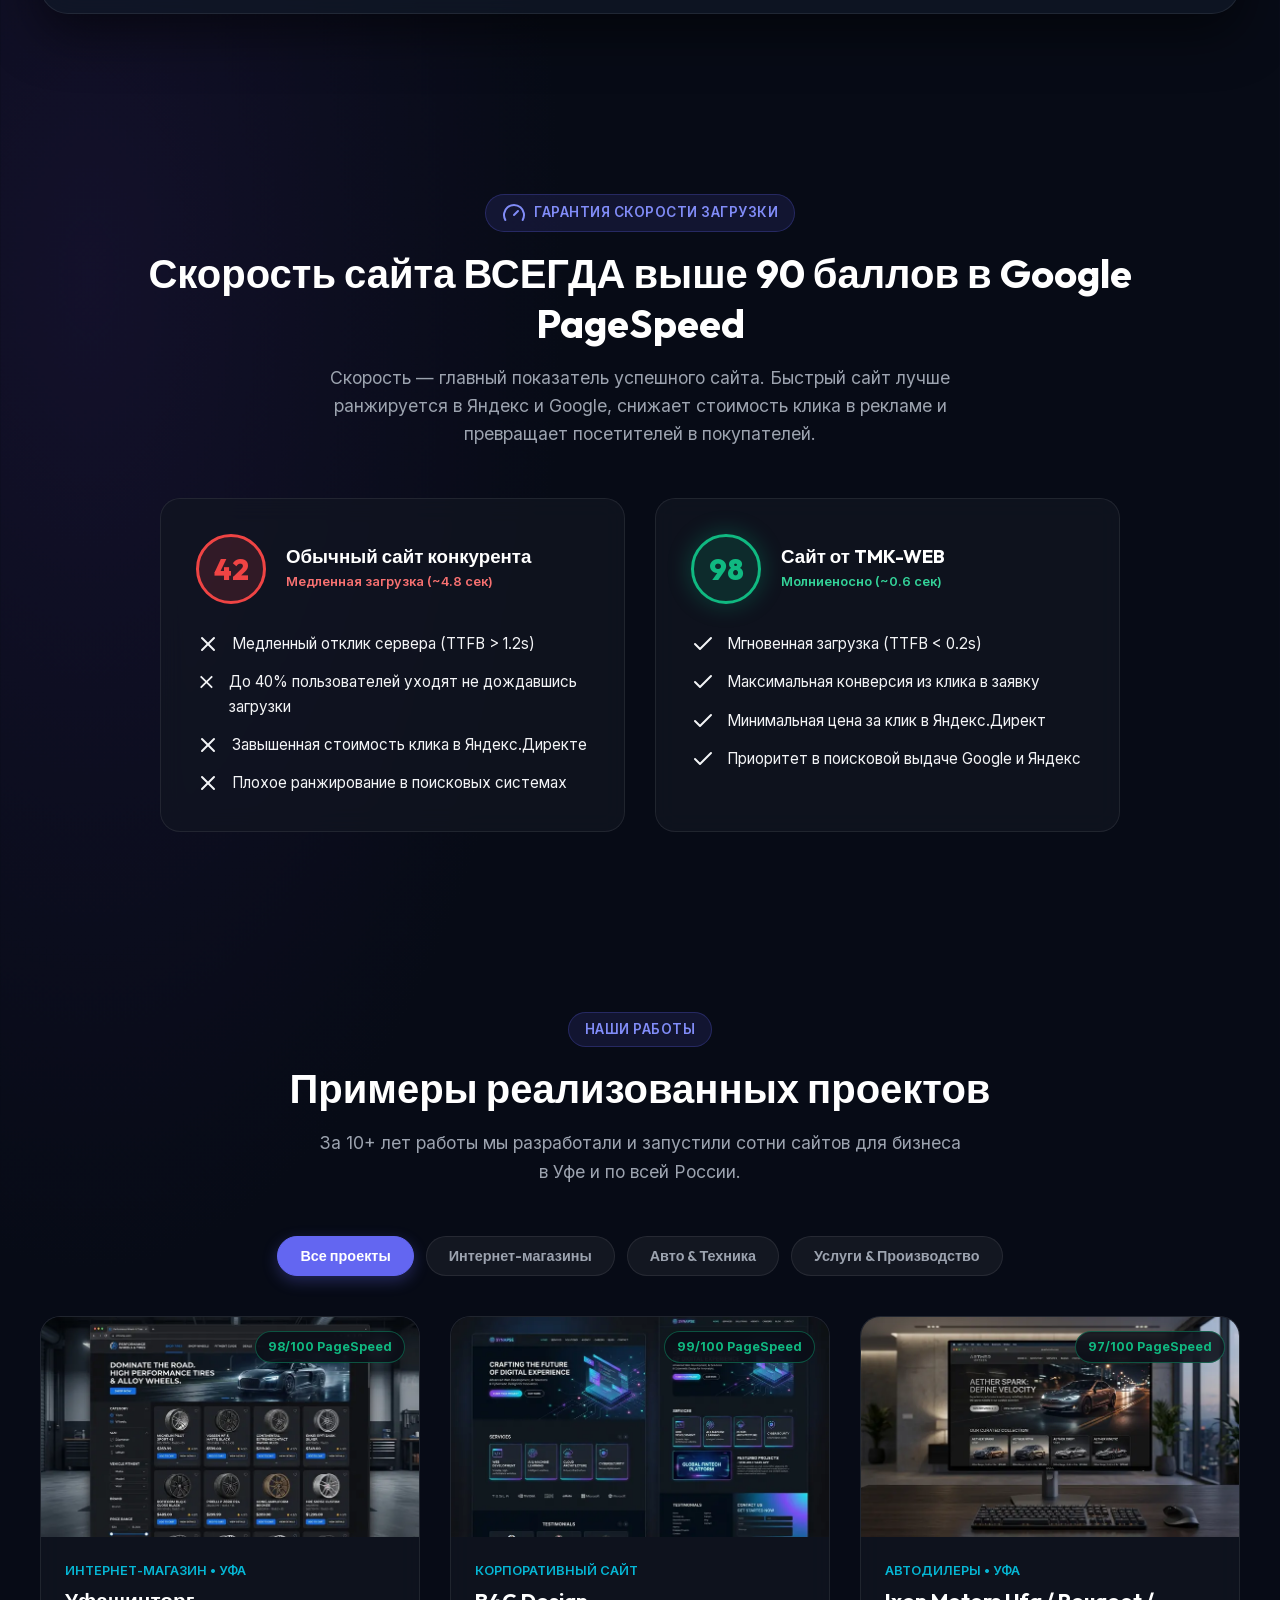
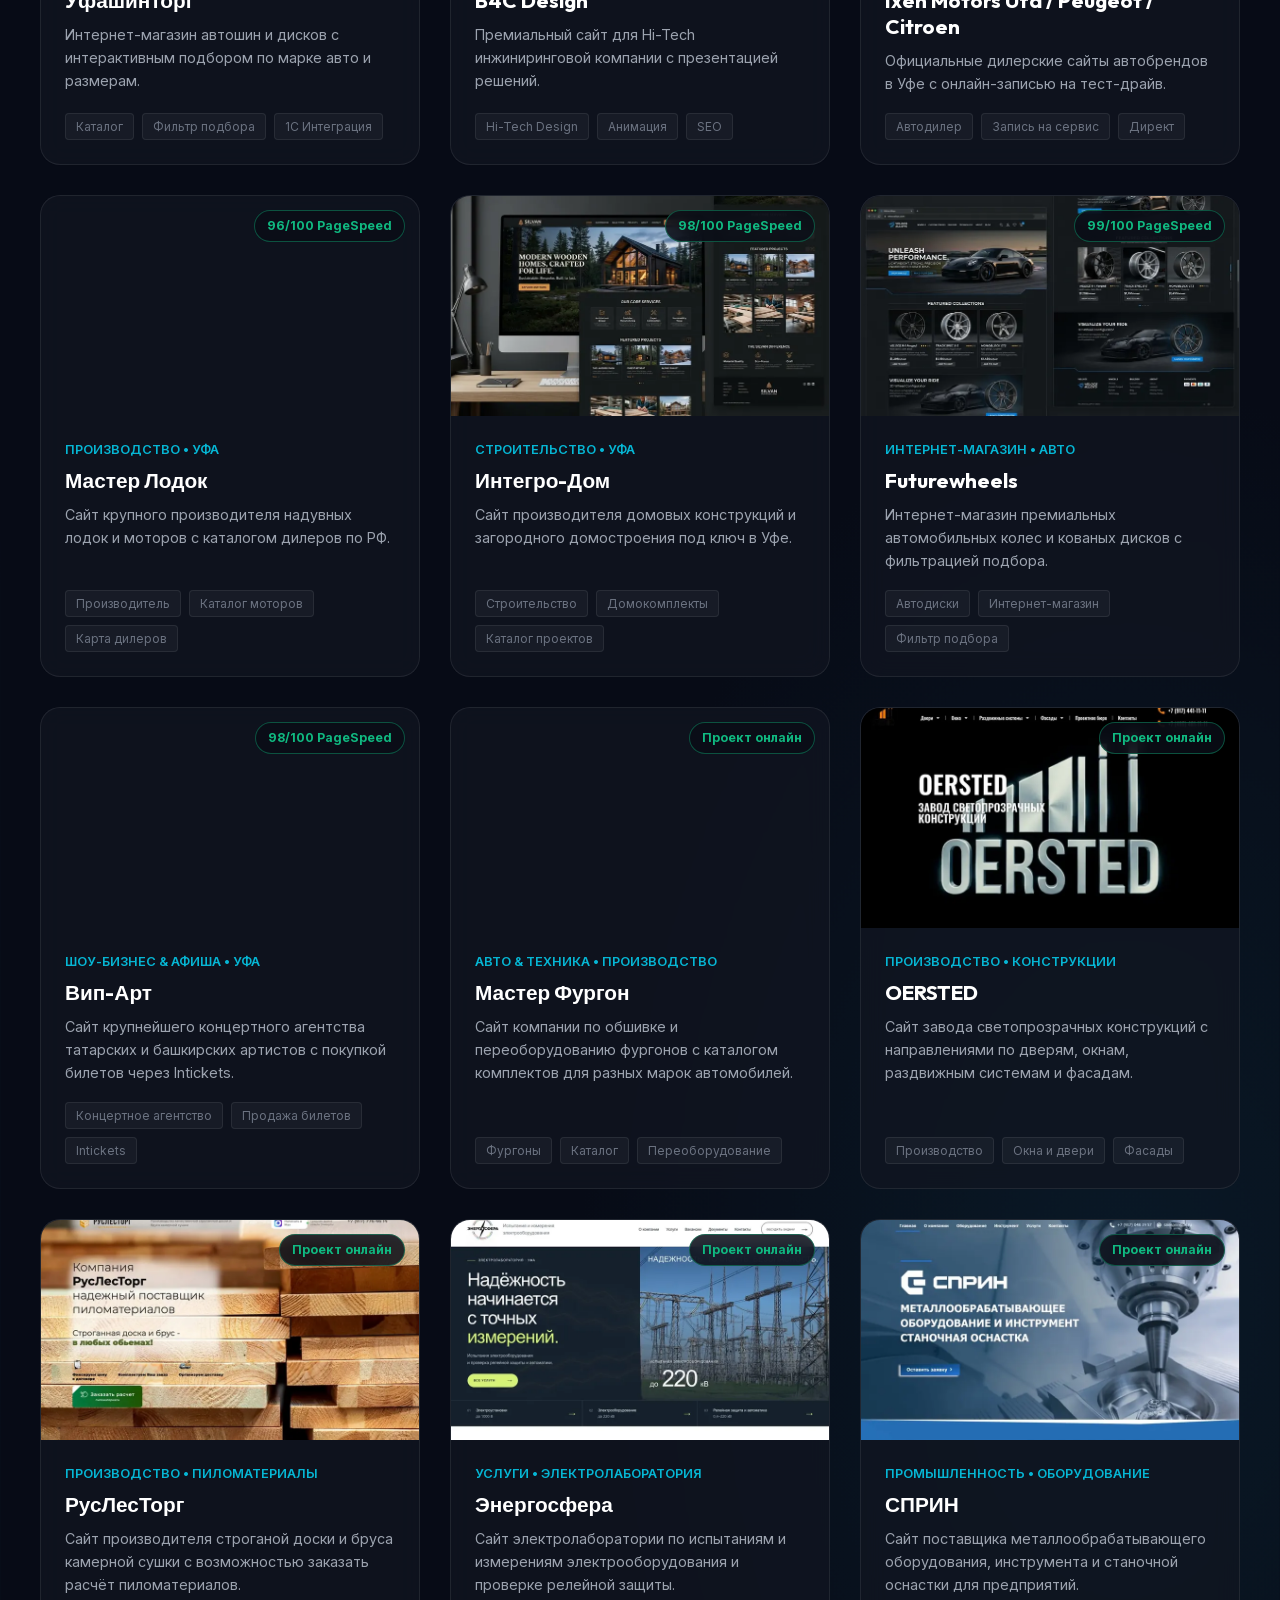
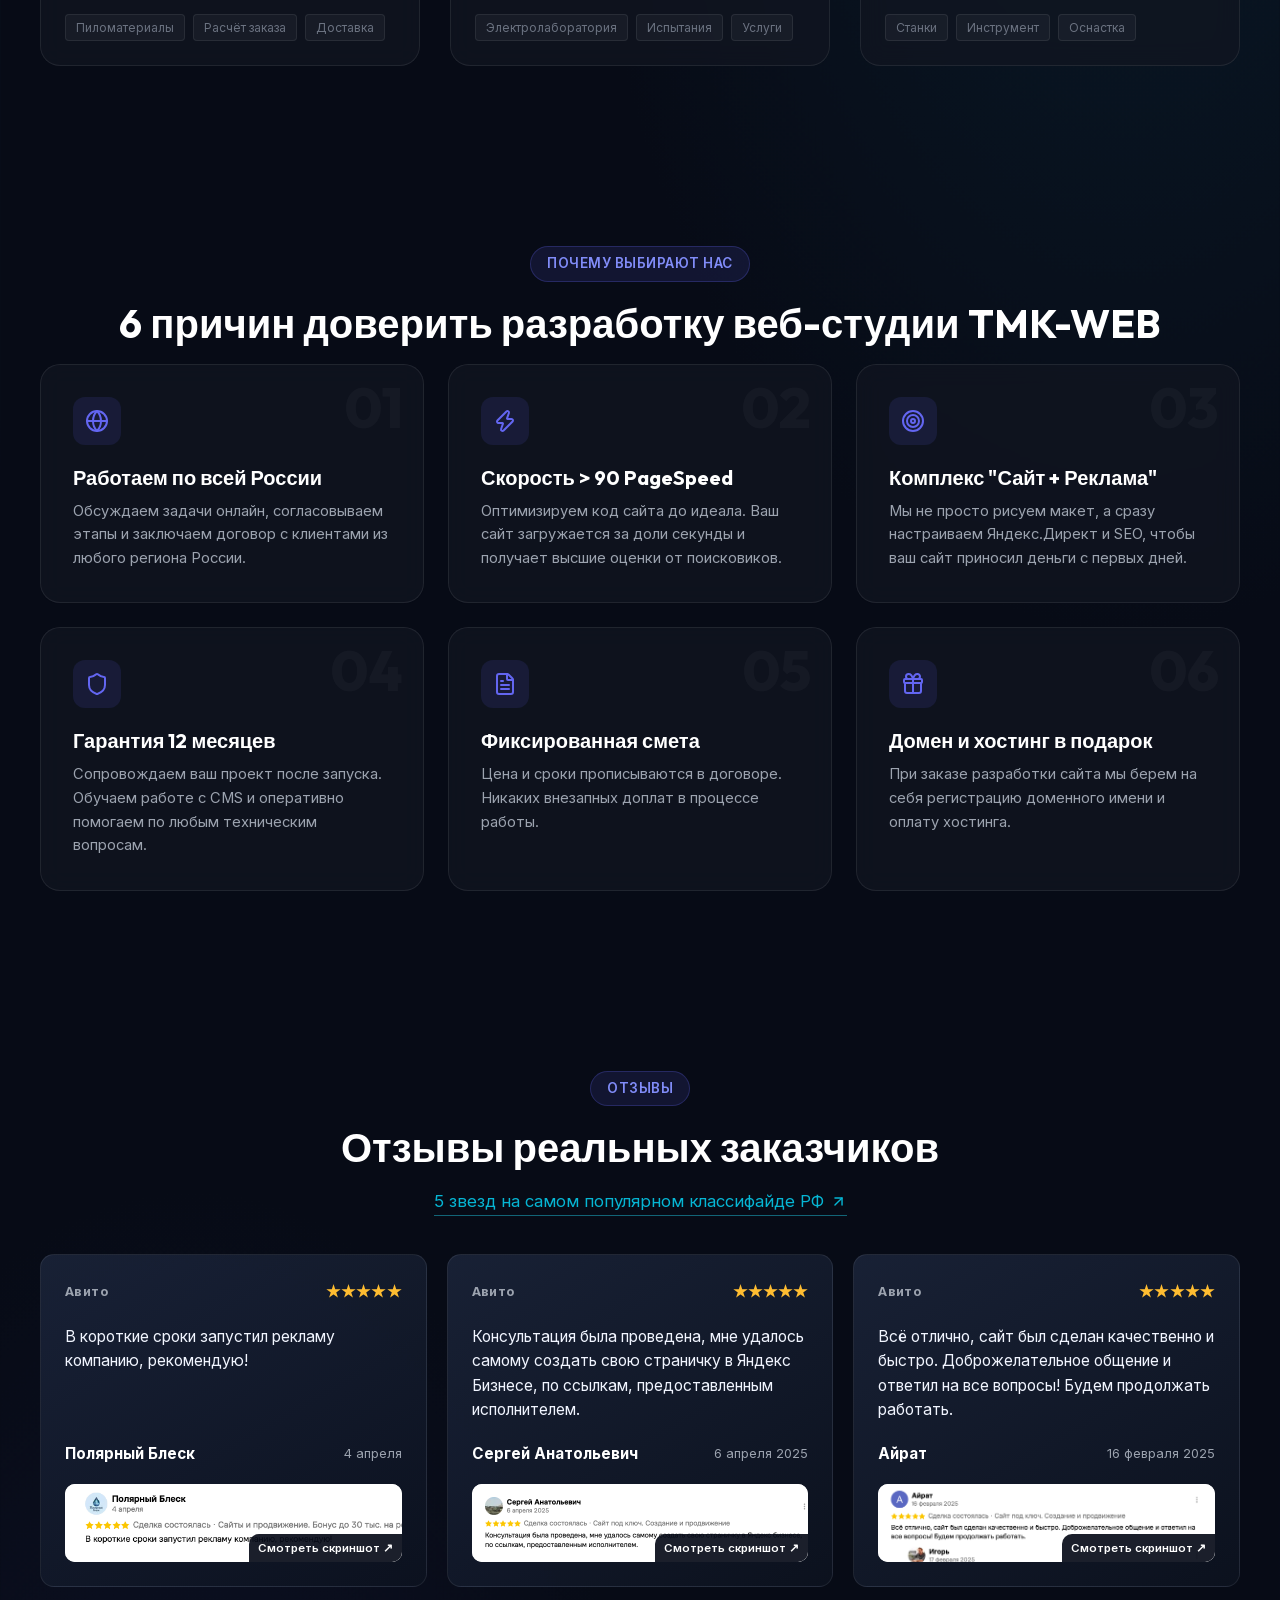
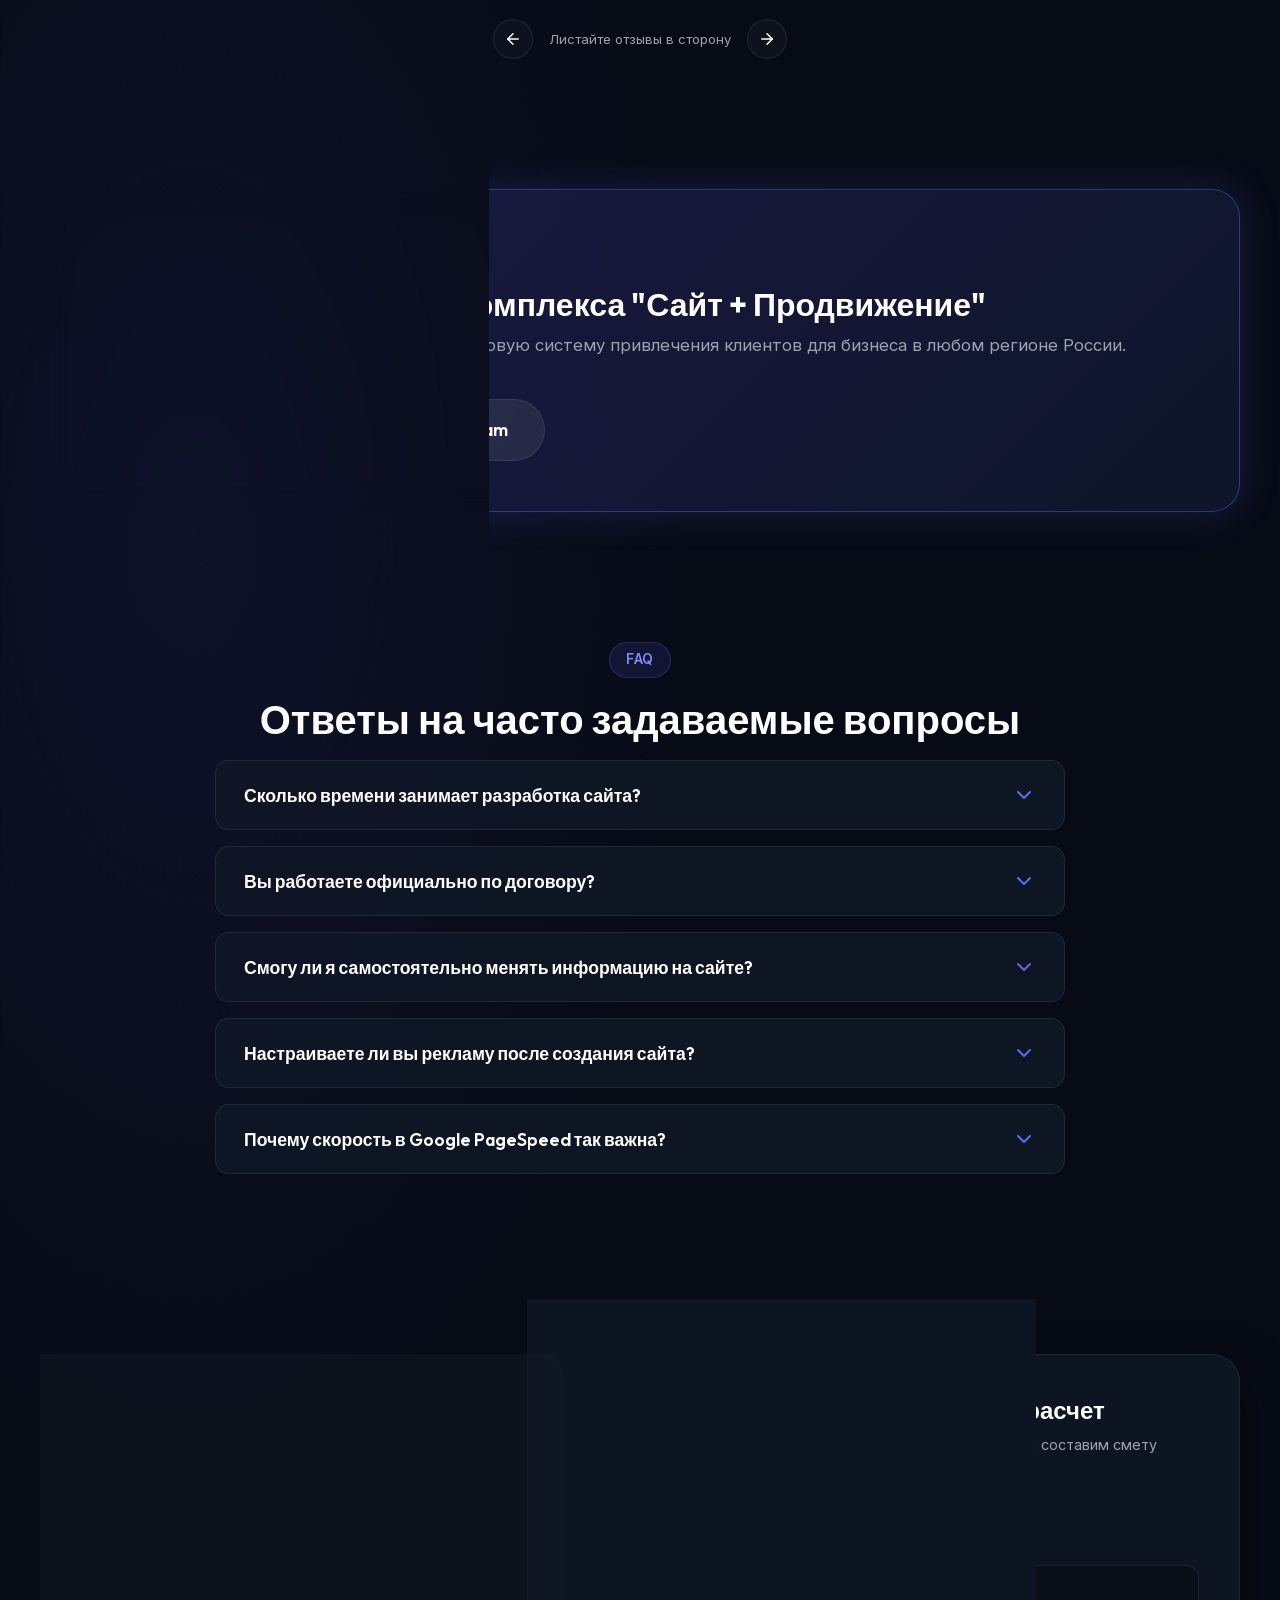
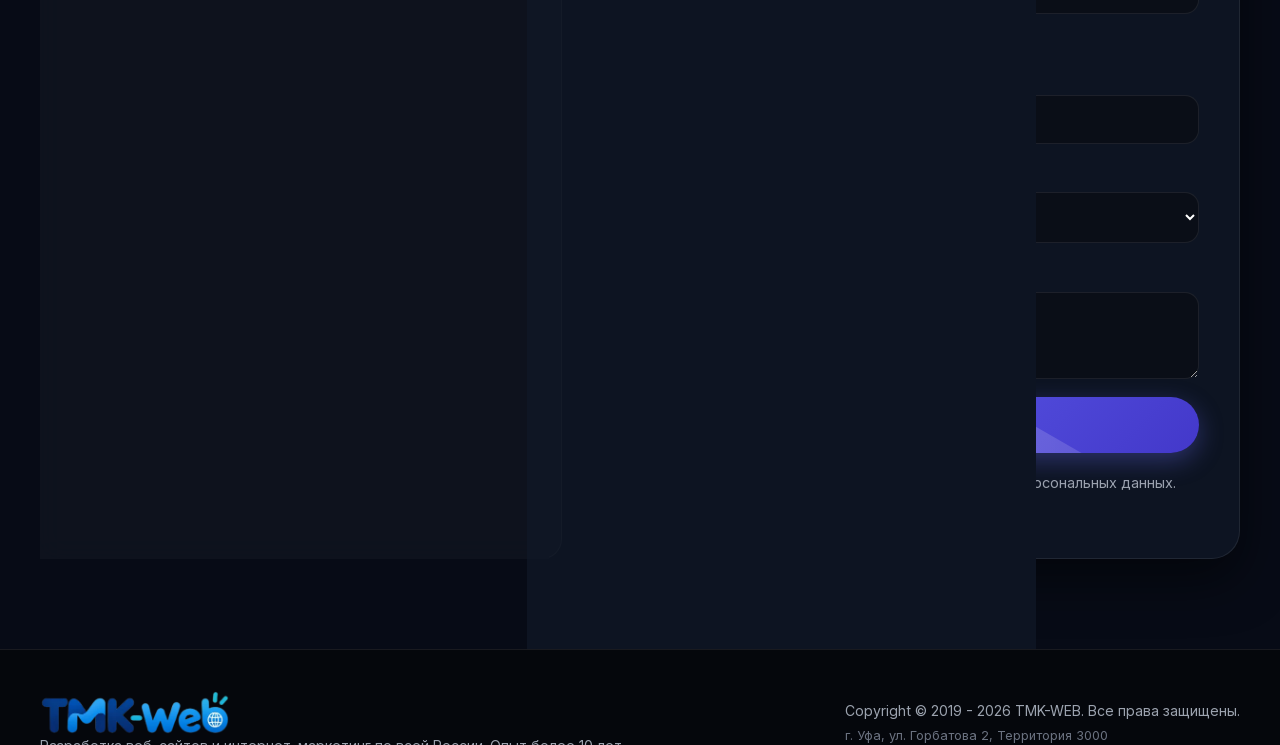
==== commit 51d88723: "Load Yandex Metrika near page start" ====
--- a/index.html
+++ b/index.html
@@ -67,6 +67,19 @@
     <link rel="stylesheet" href="style.css">
 </head>
 <body>
+    <!-- Yandex.Metrika counter -->
+    <script type="text/javascript">
+        (function(m,e,t,r,i,k,a){
+            m[i]=m[i]||function(){(m[i].a=m[i].a||[]).push(arguments)};
+            m[i].l=1*new Date();
+            for (var j = 0; j < document.scripts.length; j++) {if (document.scripts[j].src === r) { return; }}
+            k=e.createElement(t),a=e.getElementsByTagName(t)[0],k.async=1,k.src=r,a.parentNode.insertBefore(k,a)
+        })(window, document,'script','https://mc.yandex.ru/metrika/tag.js', 'ym');
+
+        ym(94724643, 'init', {webvisor:true, clickmap:true, referrer: document.referrer, url: location.href, accurateTrackBounce:true, trackLinks:true});
+    </script>
+    <noscript><div><img src="https://mc.yandex.ru/watch/94724643" style="position:absolute; left:-9999px;" alt="" /></div></noscript>
+    <!-- /Yandex.Metrika counter -->
     <!-- Top Status Bar -->
     <div class="top-bar">
         <div class="container top-bar-content">
@@ -1276,18 +1289,6 @@
     <script src="script.js"></script>
     <script src="reviews.js"></script>
     <script src="rocket.js"></script>
-    <!-- Yandex.Metrika counter -->
-    <script type="text/javascript">
-        (function(m,e,t,r,i,k,a){
-            m[i]=m[i]||function(){(m[i].a=m[i].a||[]).push(arguments)};
-            m[i].l=1*new Date();
-            for (var j = 0; j < document.scripts.length; j++) {if (document.scripts[j].src === r) { return; }}
-            k=e.createElement(t),a=e.getElementsByTagName(t)[0],k.async=1,k.src=r,a.parentNode.insertBefore(k,a)
-        })(window, document,'script','https://mc.yandex.ru/metrika/tag.js', 'ym');
-
-        ym(94724643, 'init', {webvisor:true, clickmap:true, referrer: document.referrer, url: location.href, accurateTrackBounce:true, trackLinks:true});
-    </script>
-    <noscript><div><img src="https://mc.yandex.ru/watch/94724643" style="position:absolute; left:-9999px;" alt="" /></div></noscript>
-    <!-- /Yandex.Metrika counter -->
+
 </body>
 </html>
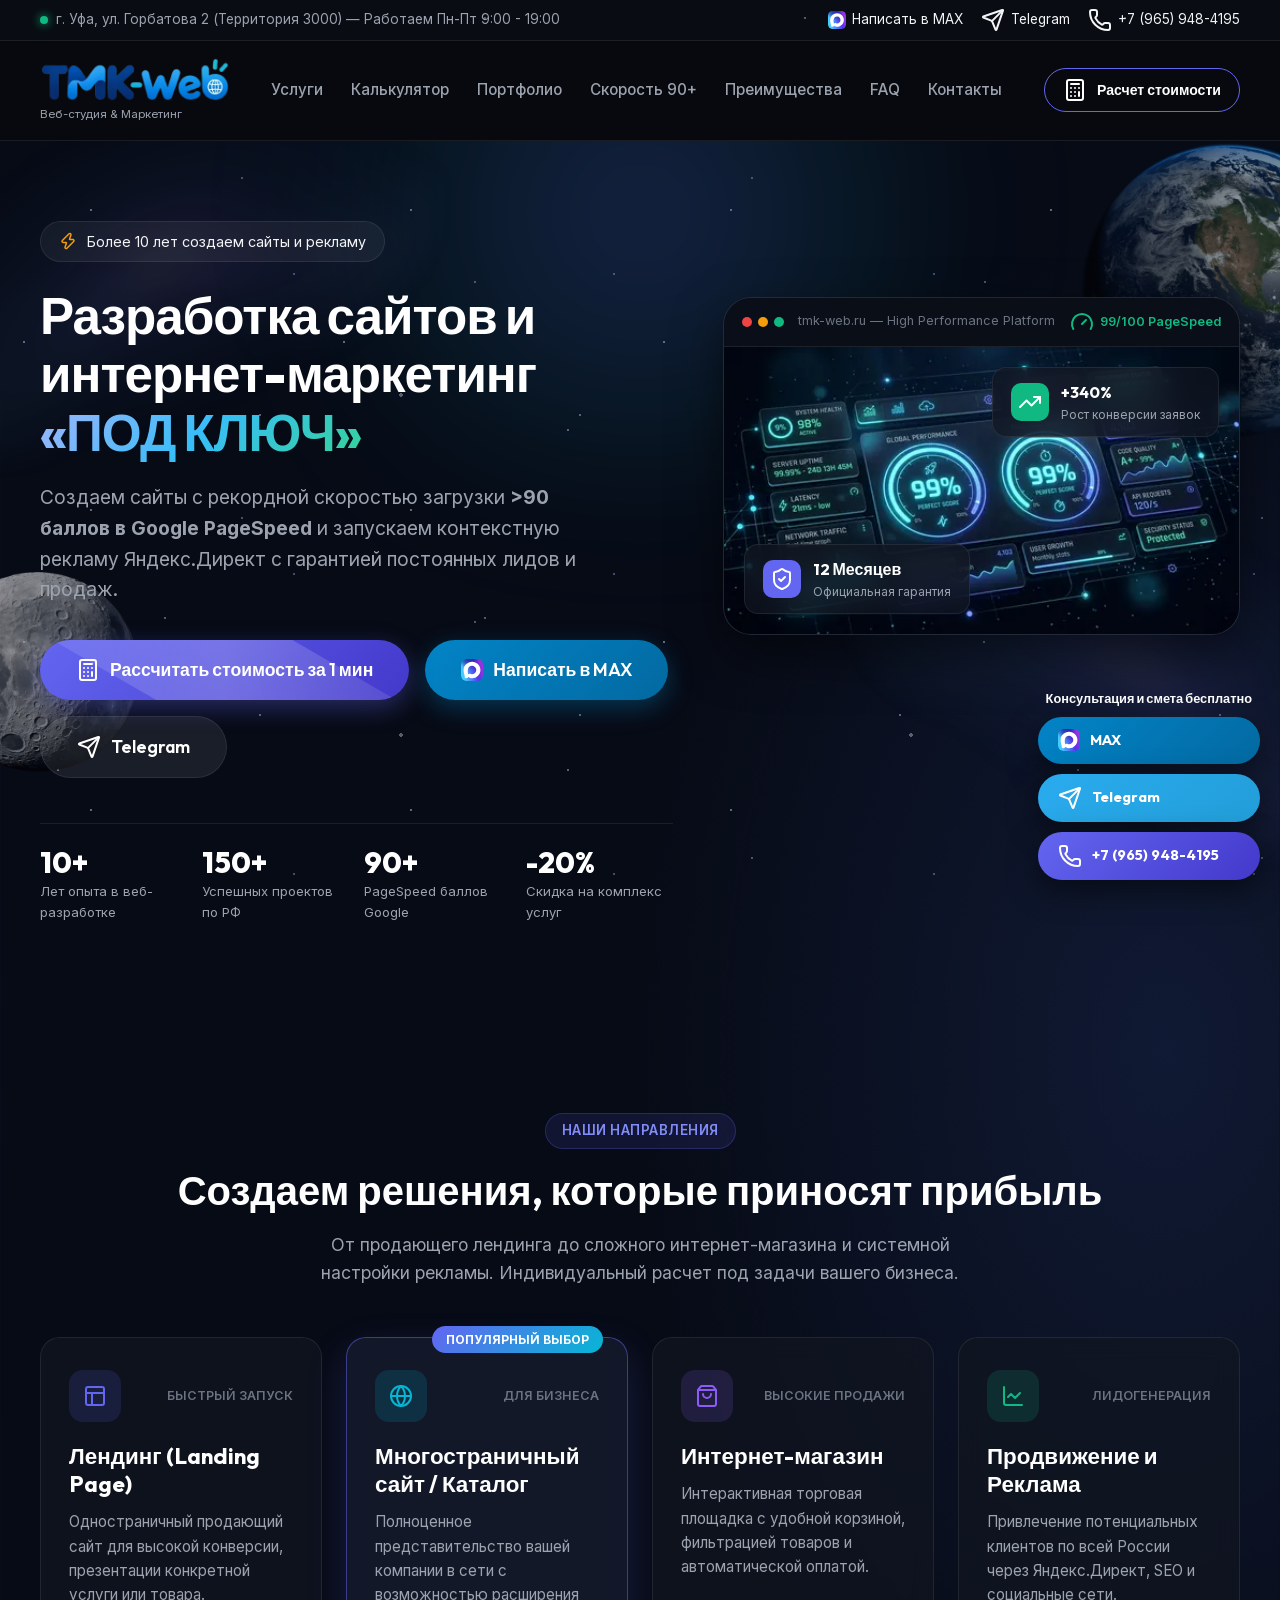
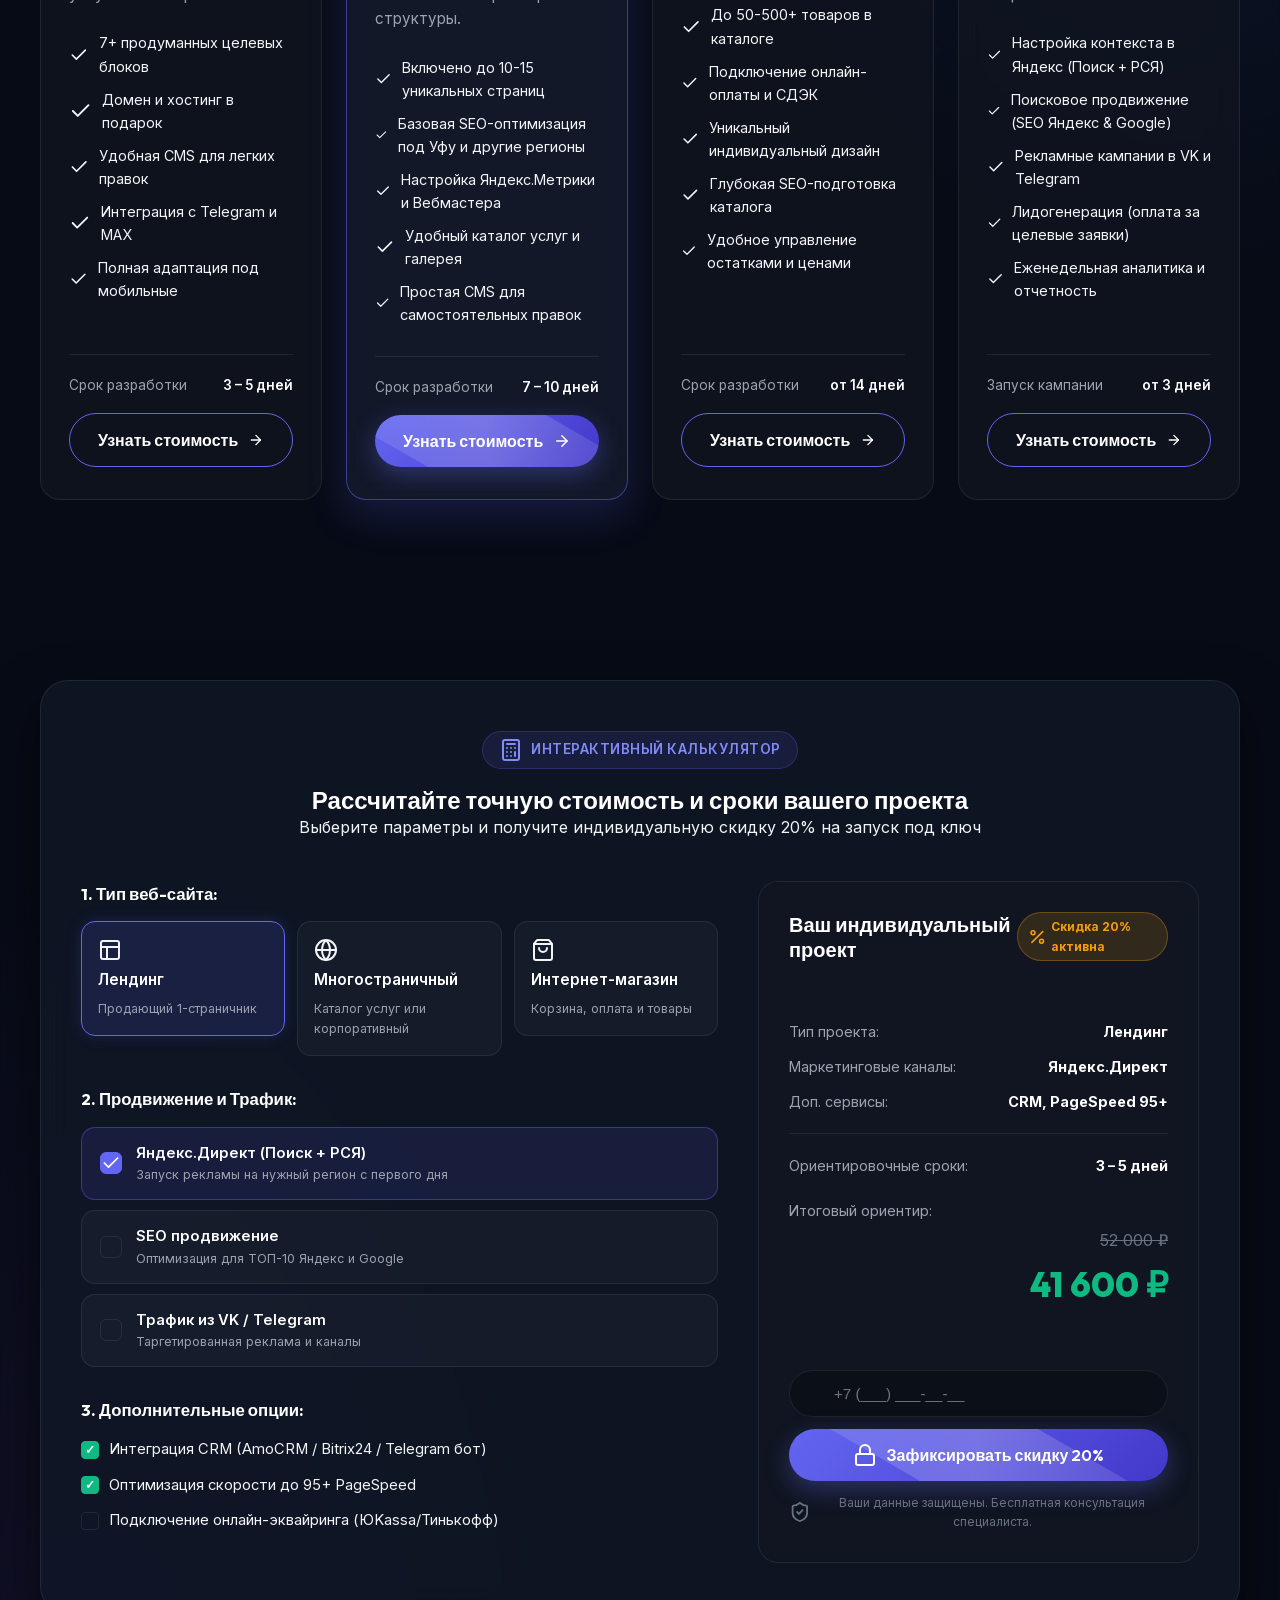
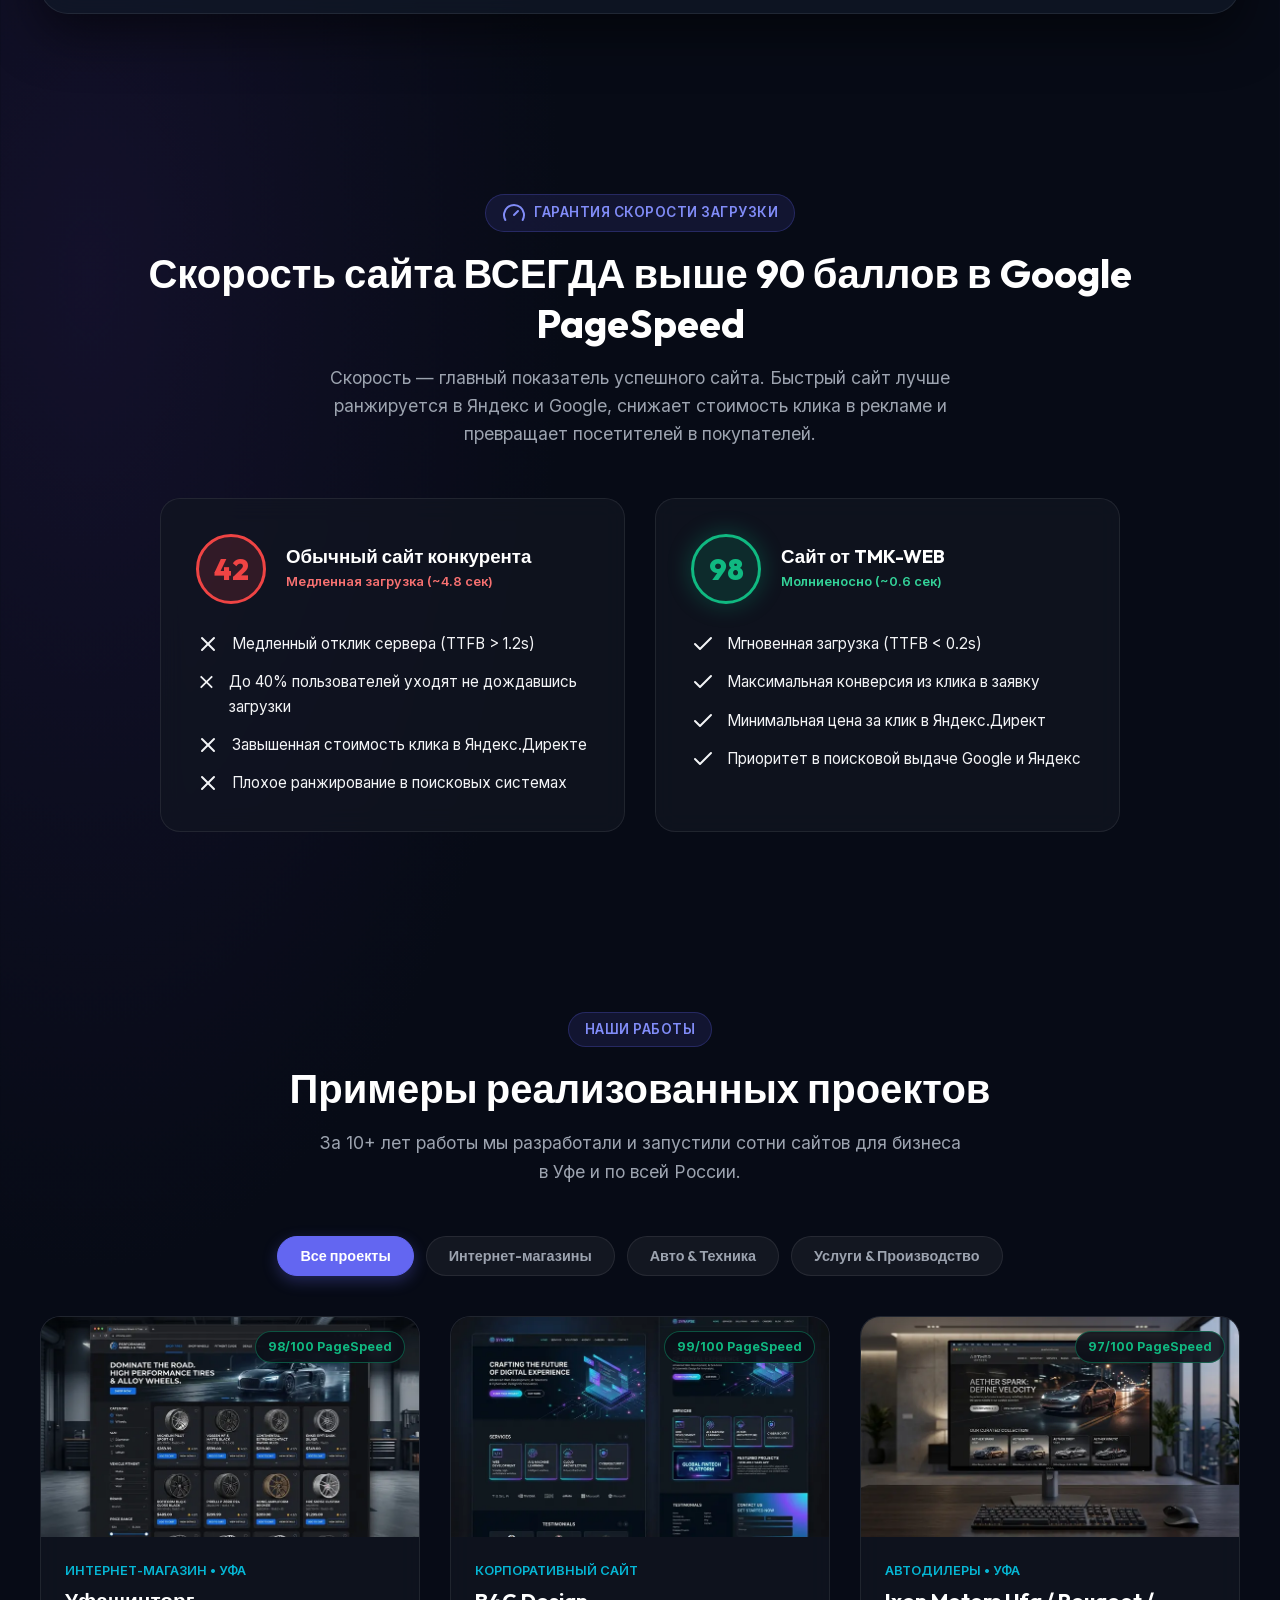
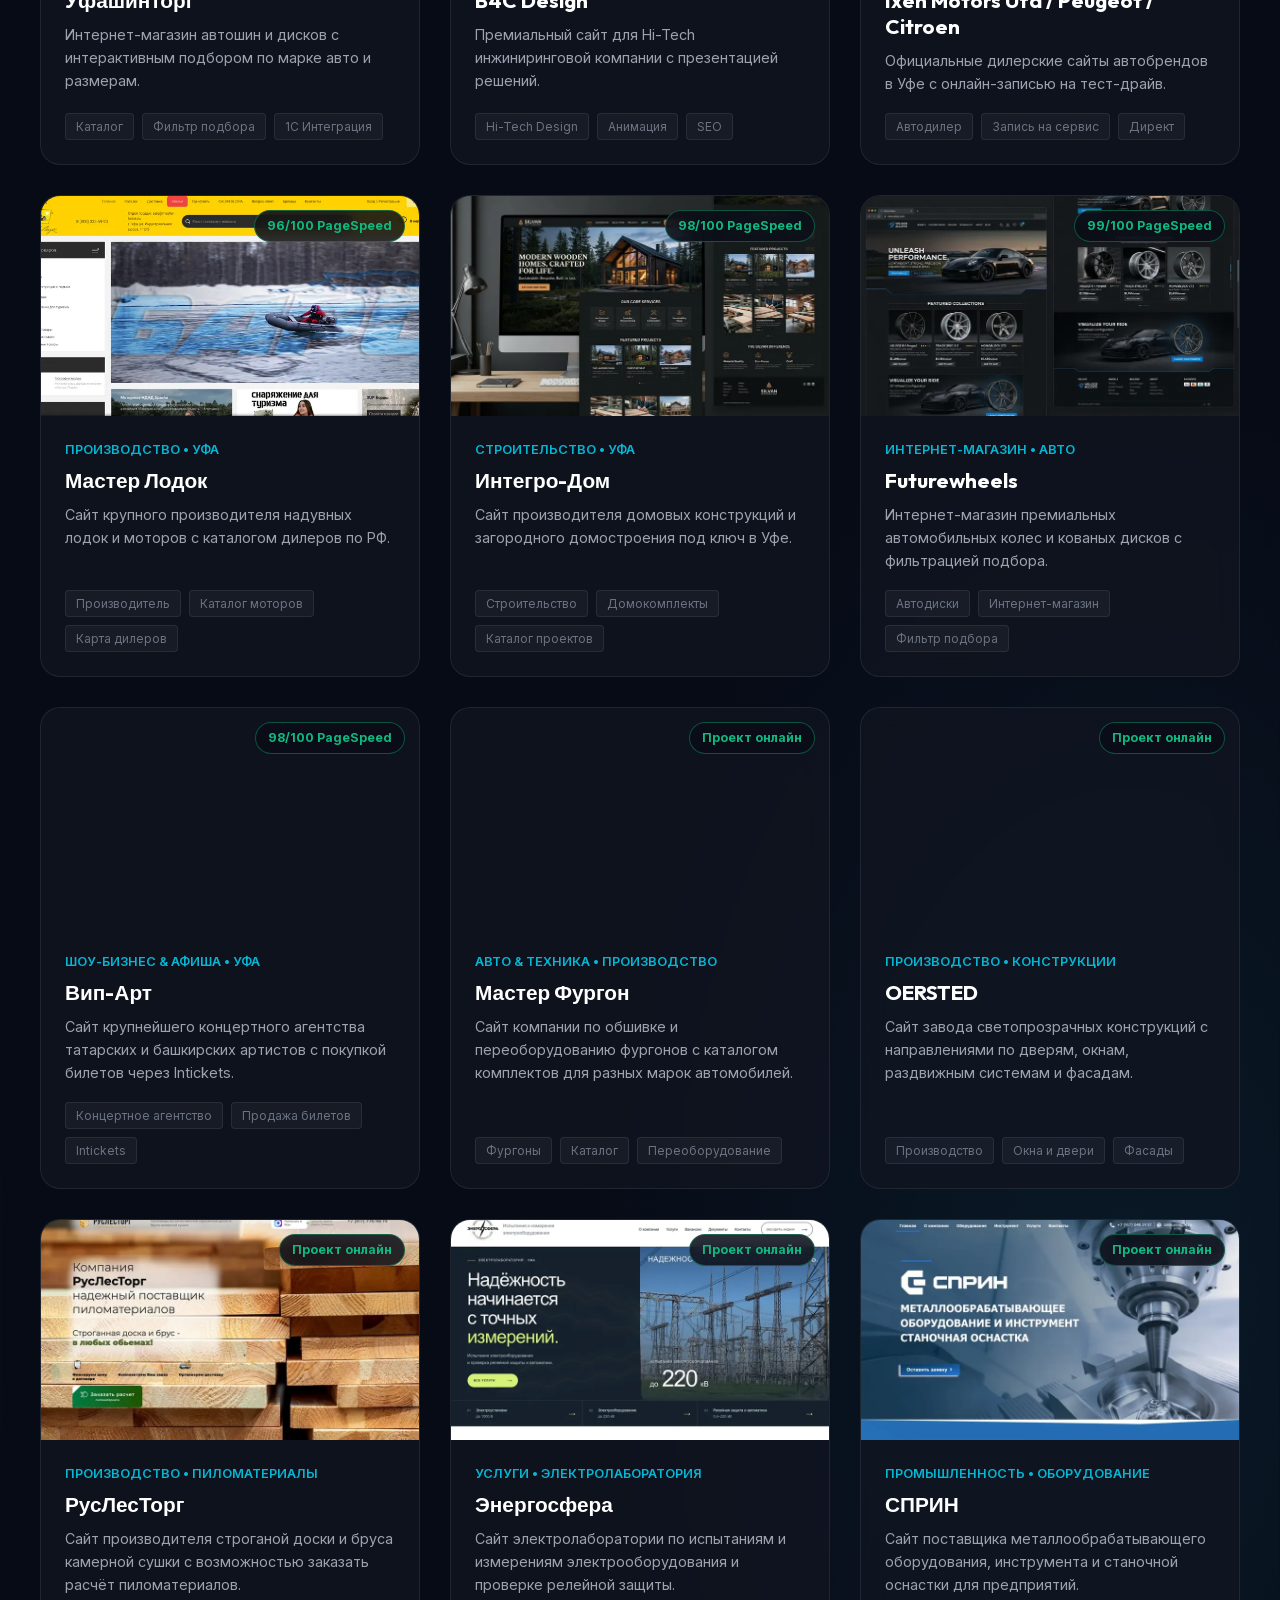
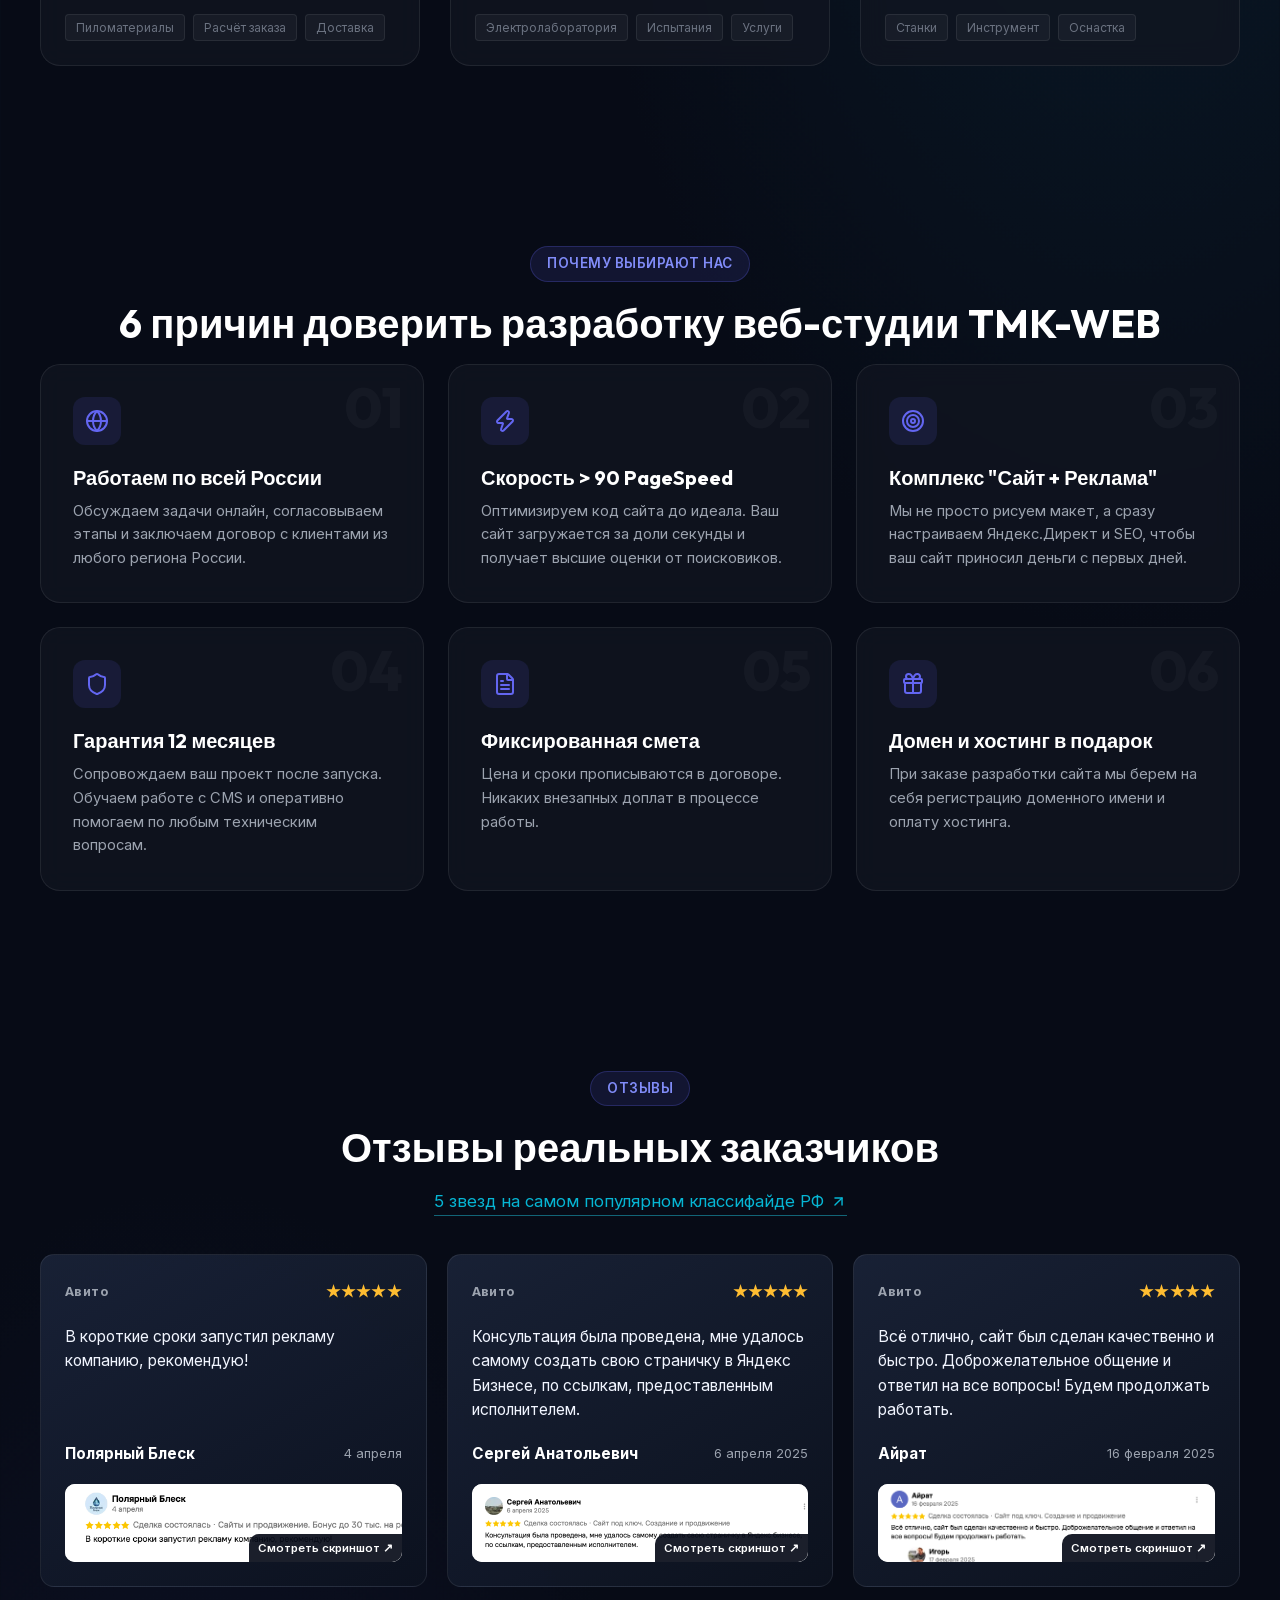
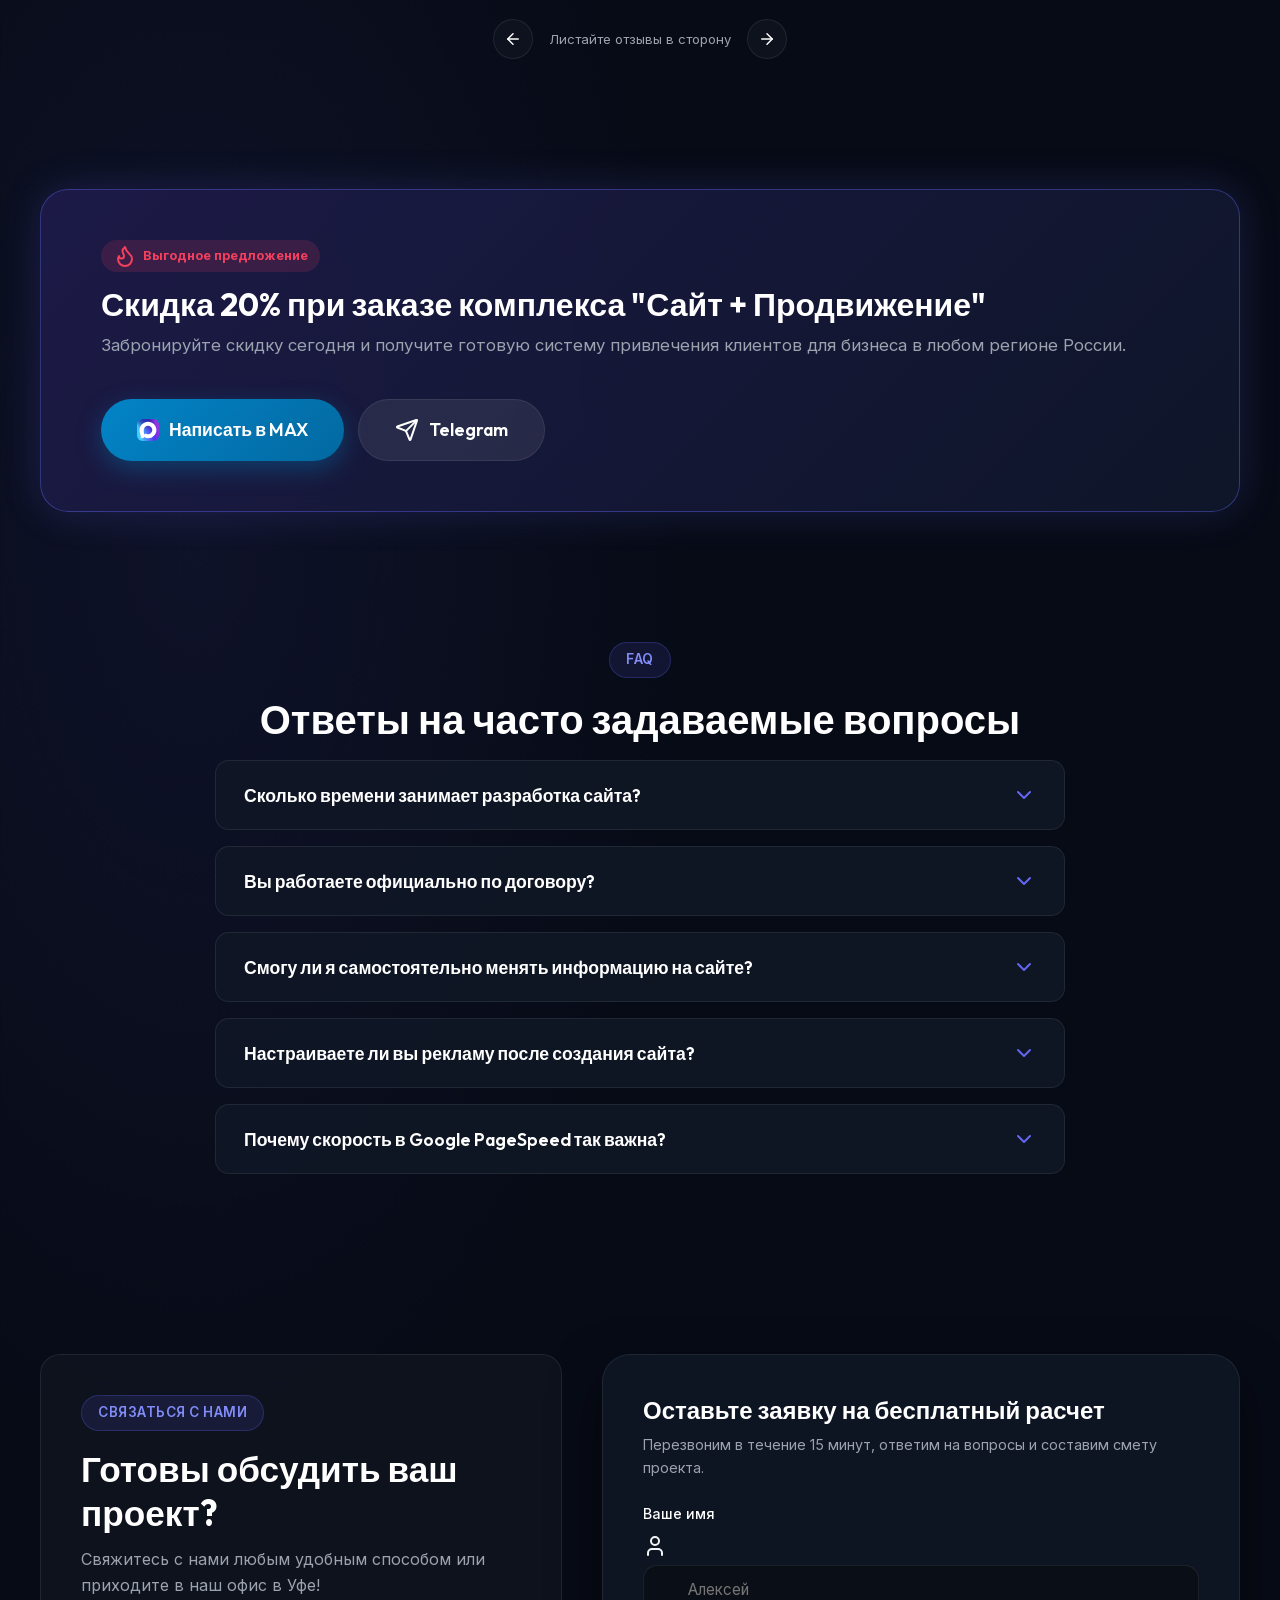
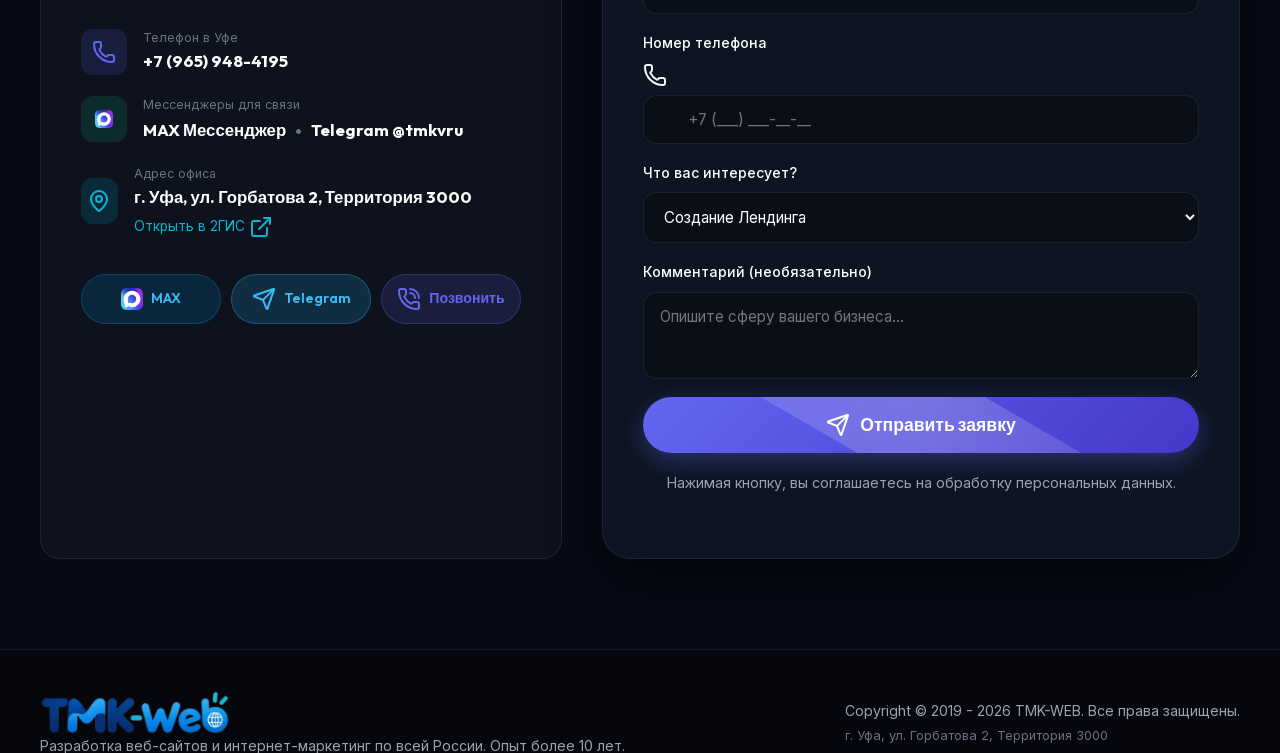
==== commit 81d9f46f: "Delay analytics outside counter checks" ====
--- a/index.html
+++ b/index.html
@@ -73,7 +73,15 @@
             m[i]=m[i]||function(){(m[i].a=m[i].a||[]).push(arguments)};
             m[i].l=1*new Date();
             for (var j = 0; j < document.scripts.length; j++) {if (document.scripts[j].src === r) { return; }}
-            k=e.createElement(t),a=e.getElementsByTagName(t)[0],k.async=1,k.src=r,a.parentNode.insertBefore(k,a)
+        k=e.createElement(t),a=e.getElementsByTagName(t)[0],k.async=1,k.src=r;
+        var loadCounter=function(){a.parentNode.insertBefore(k,a)};
+        if (new URLSearchParams(location.search).has('_ym_status-check')) {
+            loadCounter();
+        } else if (m.requestIdleCallback) {
+            m.requestIdleCallback(loadCounter,{timeout:1500});
+        } else {
+            m.setTimeout(loadCounter,800);
+        }
         })(window, document,'script','https://mc.yandex.ru/metrika/tag.js', 'ym');
 
         ym(94724643, 'init', {webvisor:true, clickmap:true, referrer: document.referrer, url: location.href, accurateTrackBounce:true, trackLinks:true});
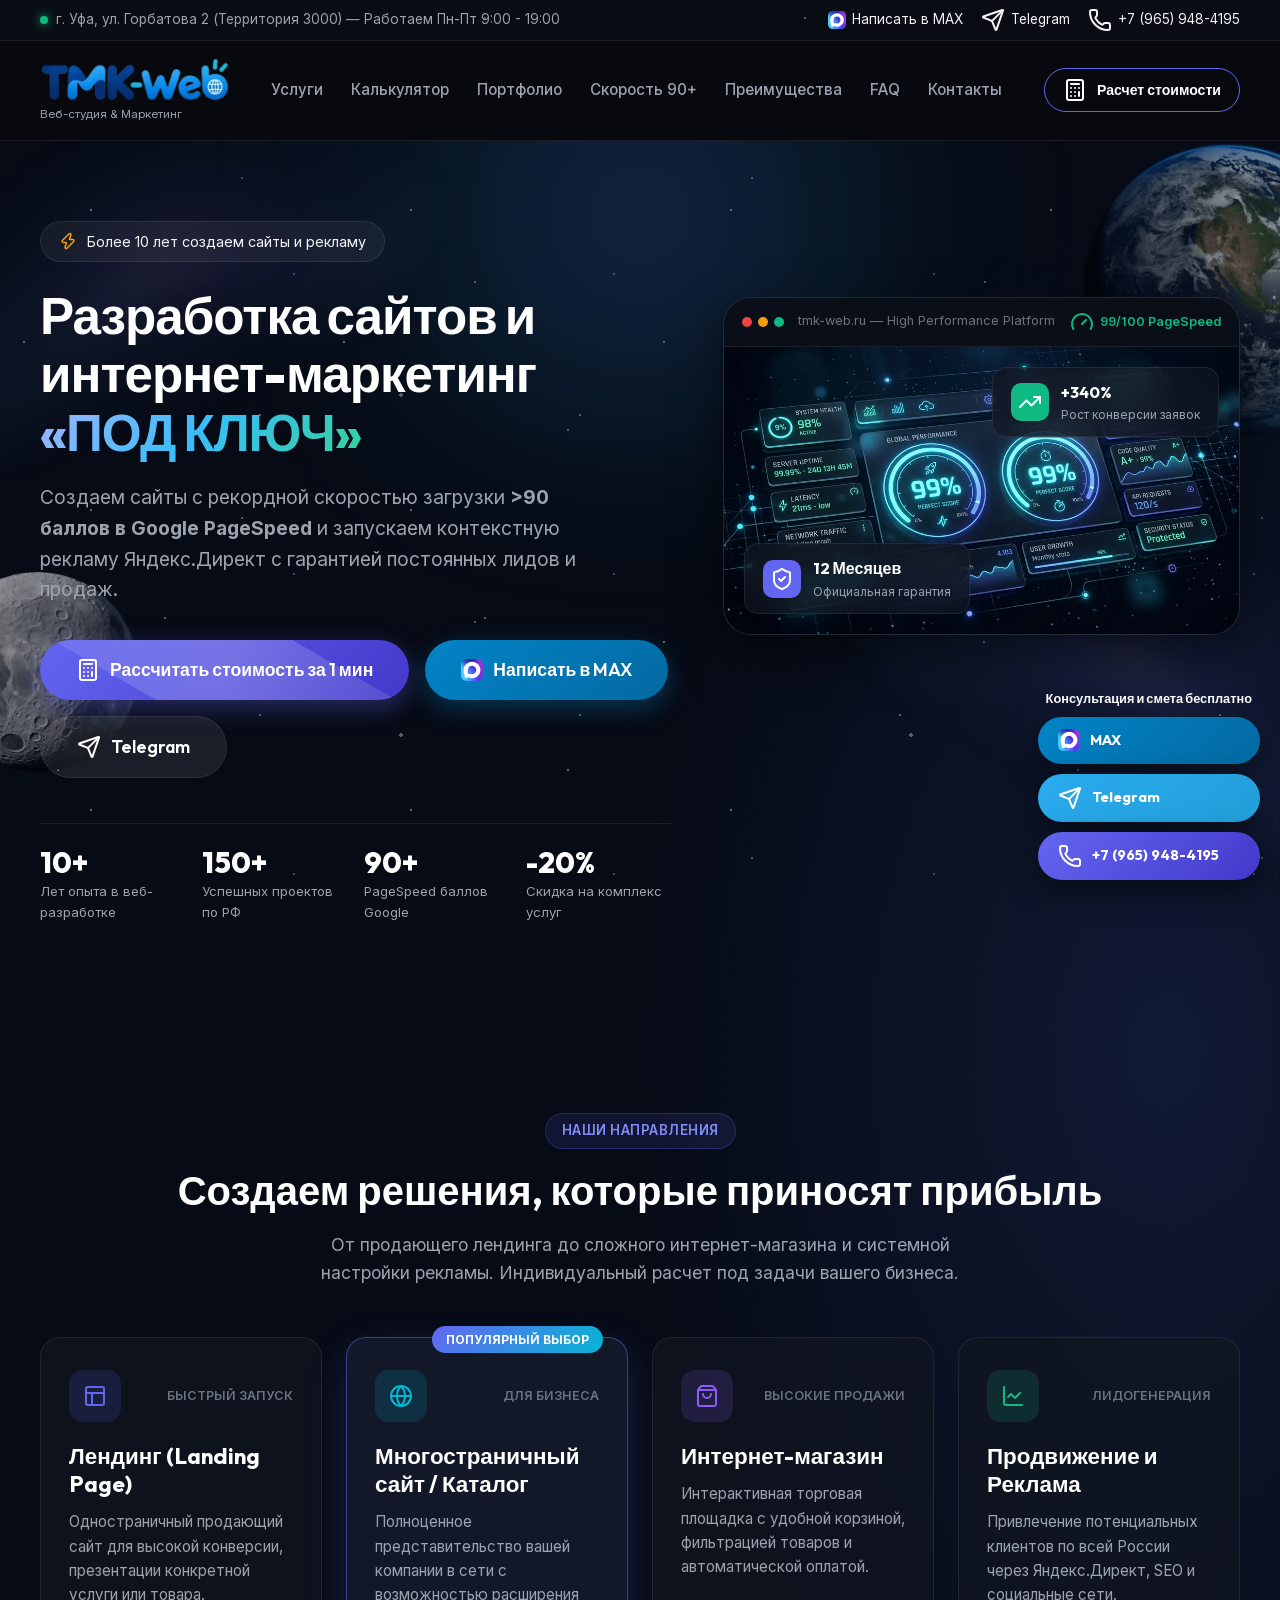
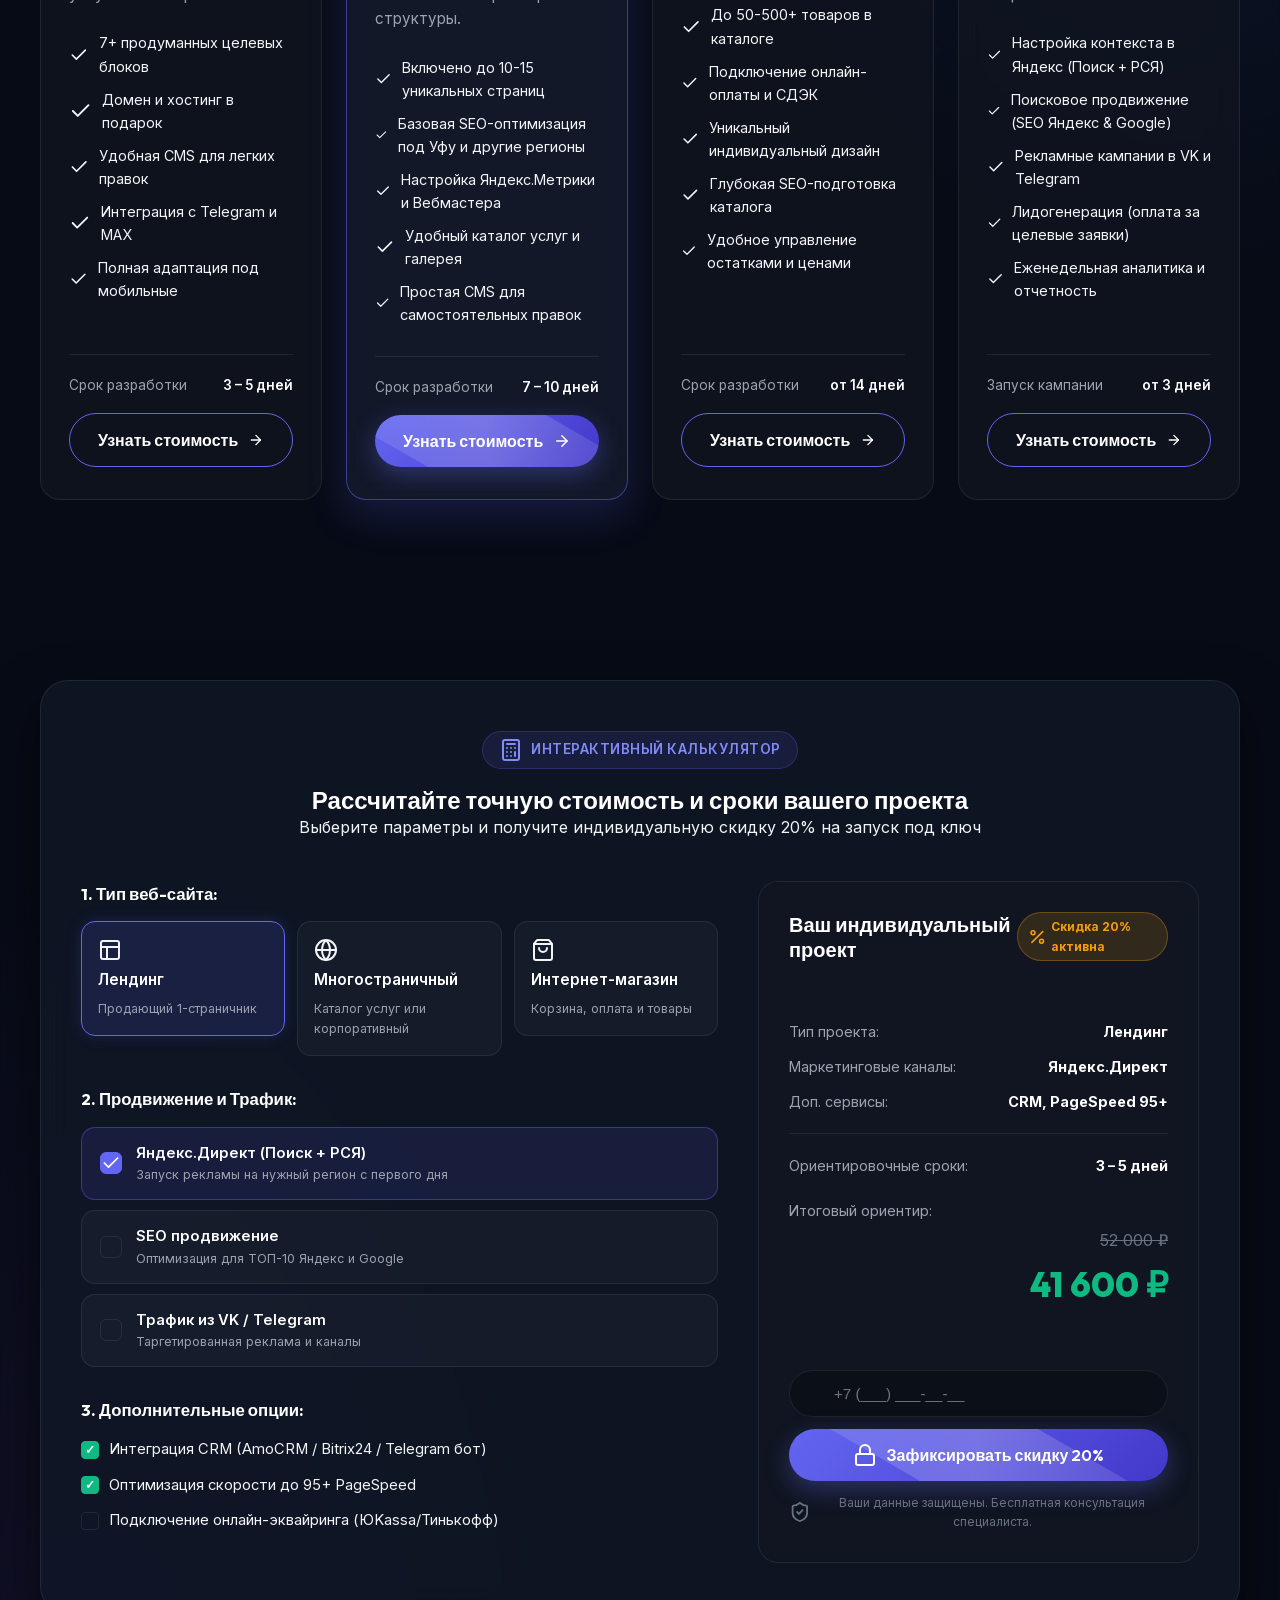
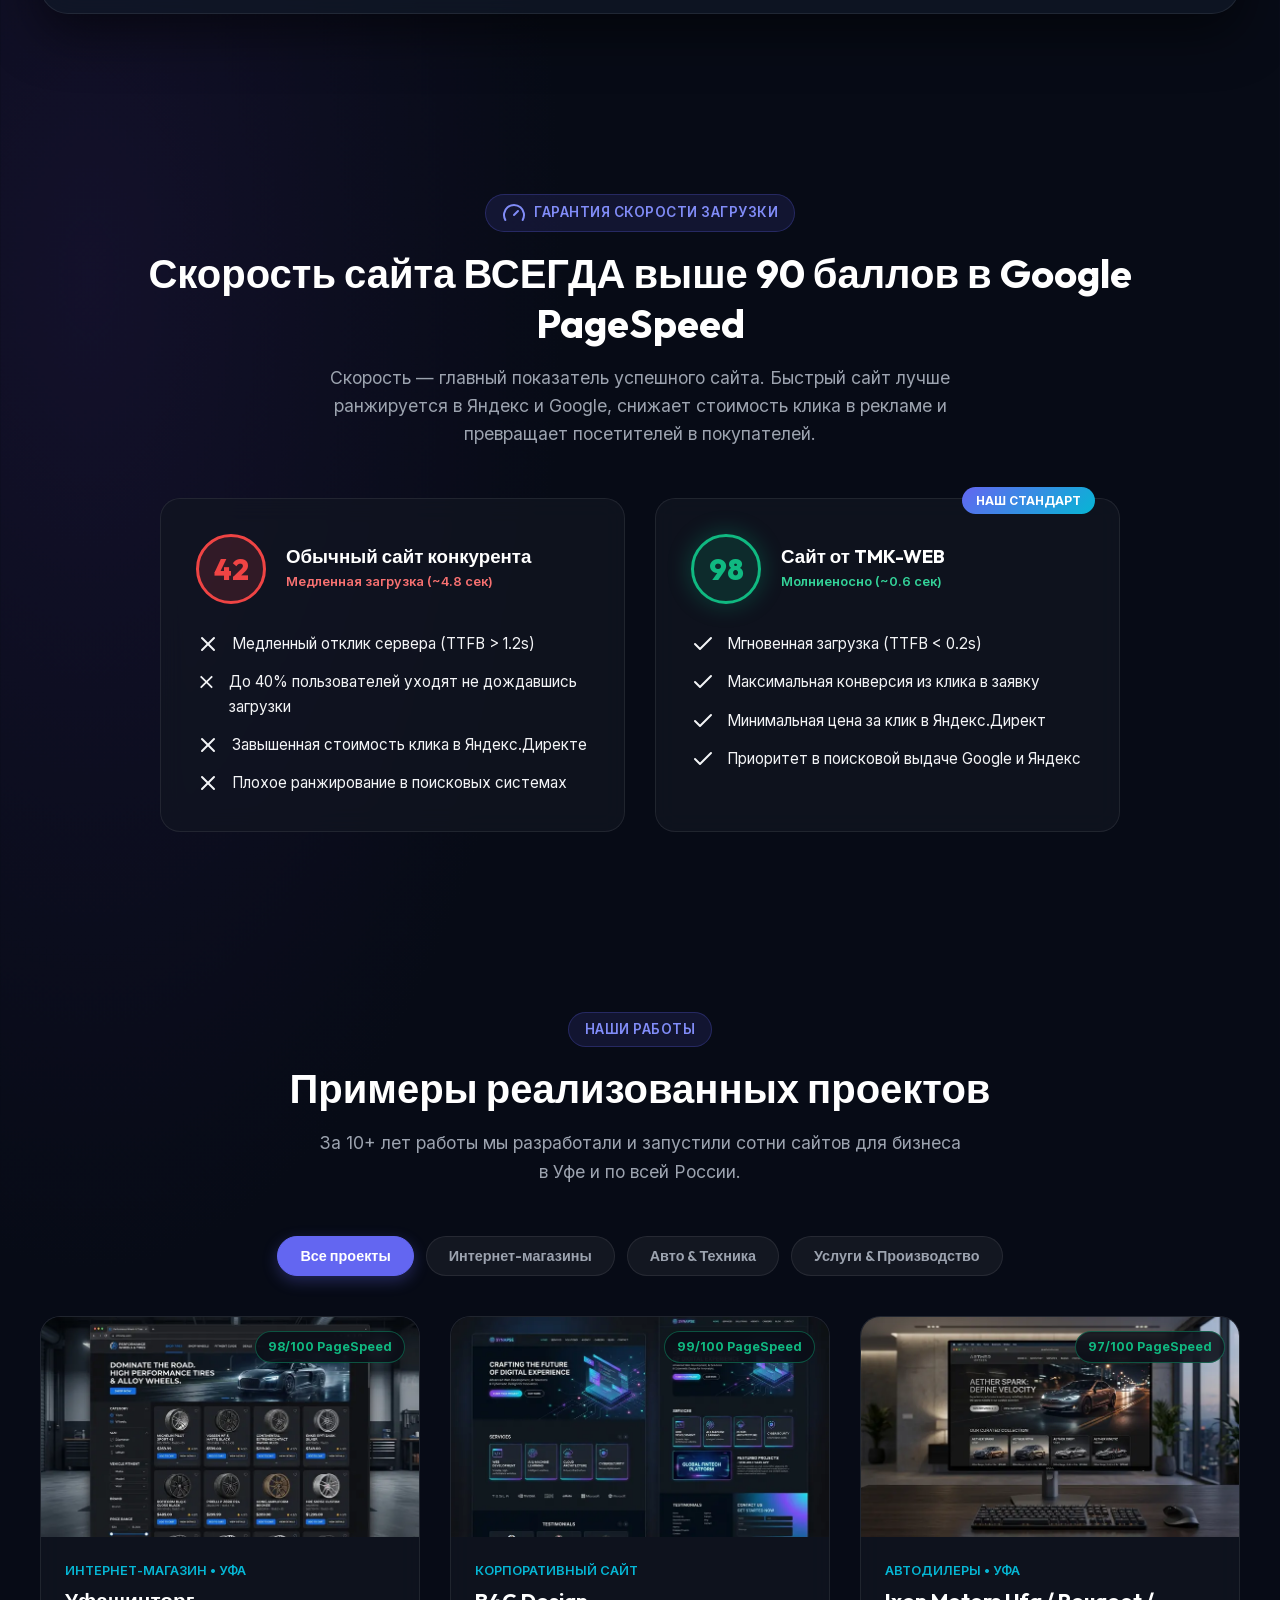
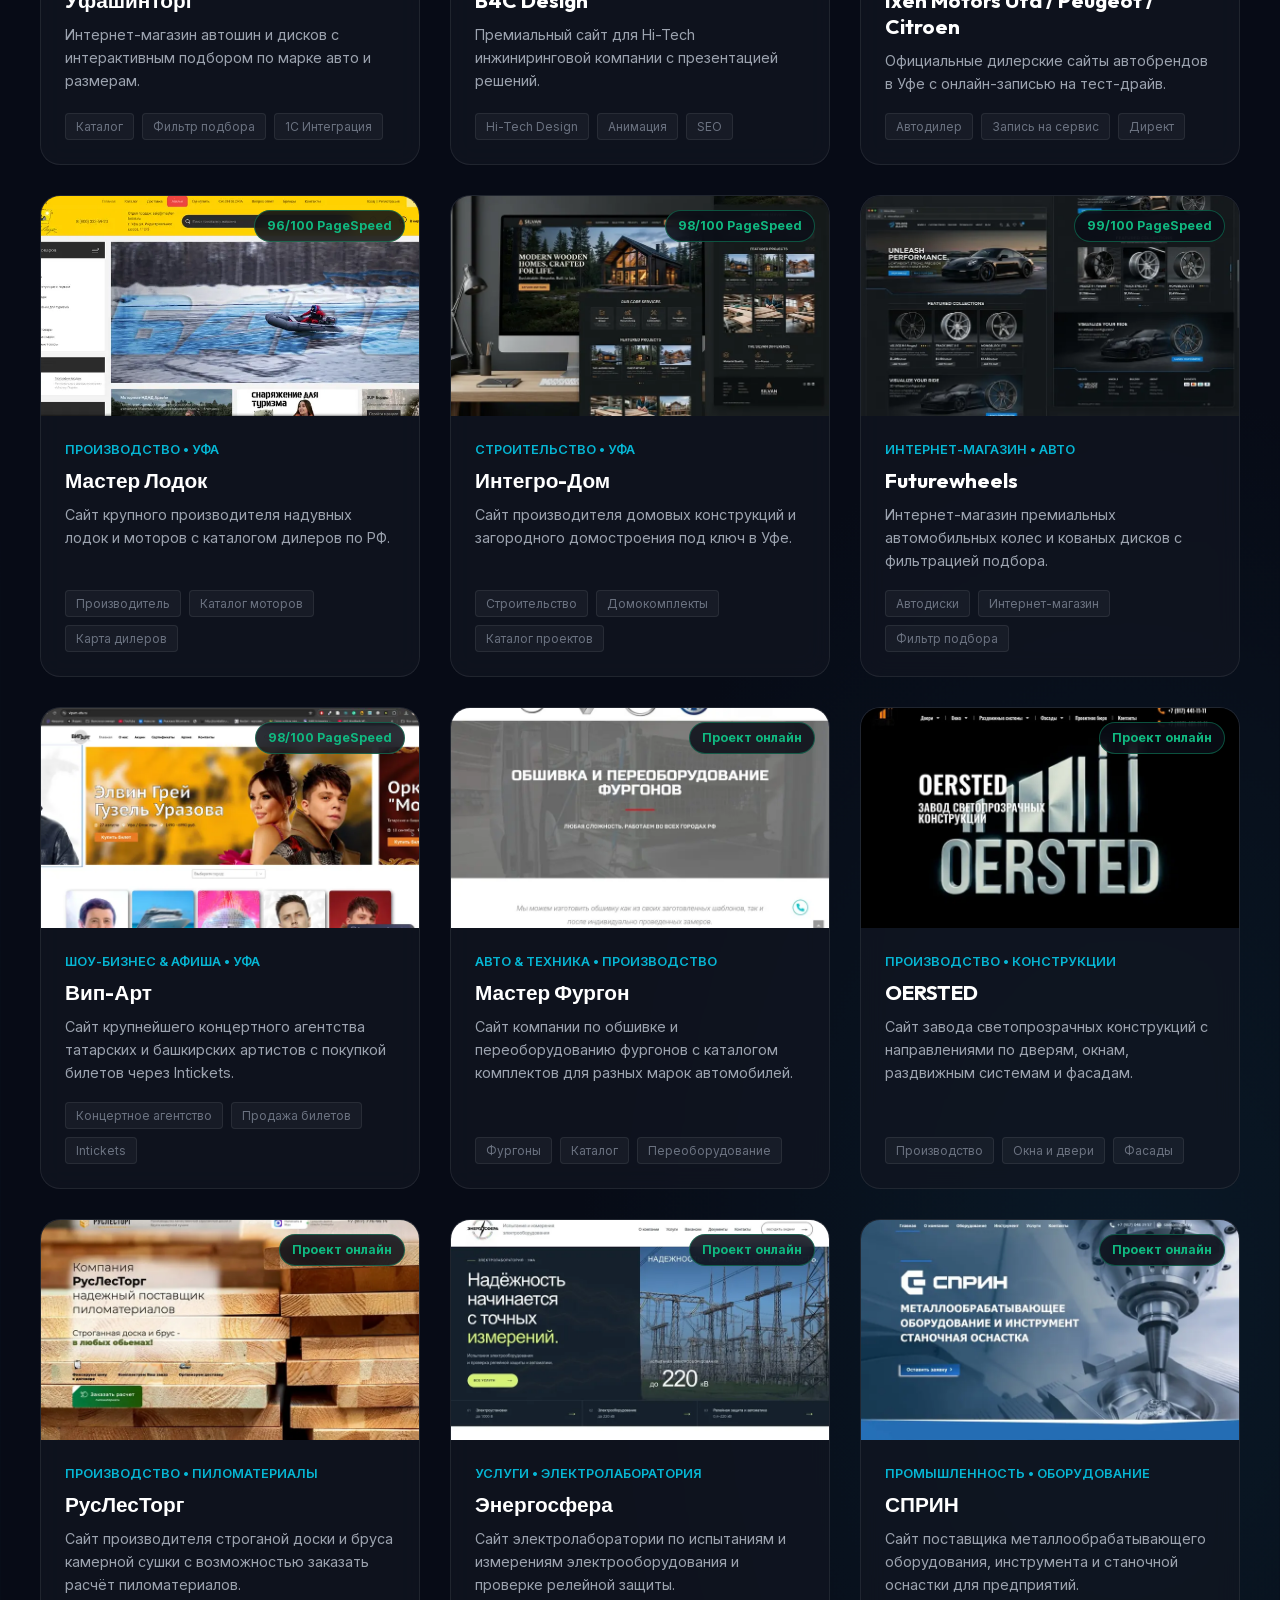
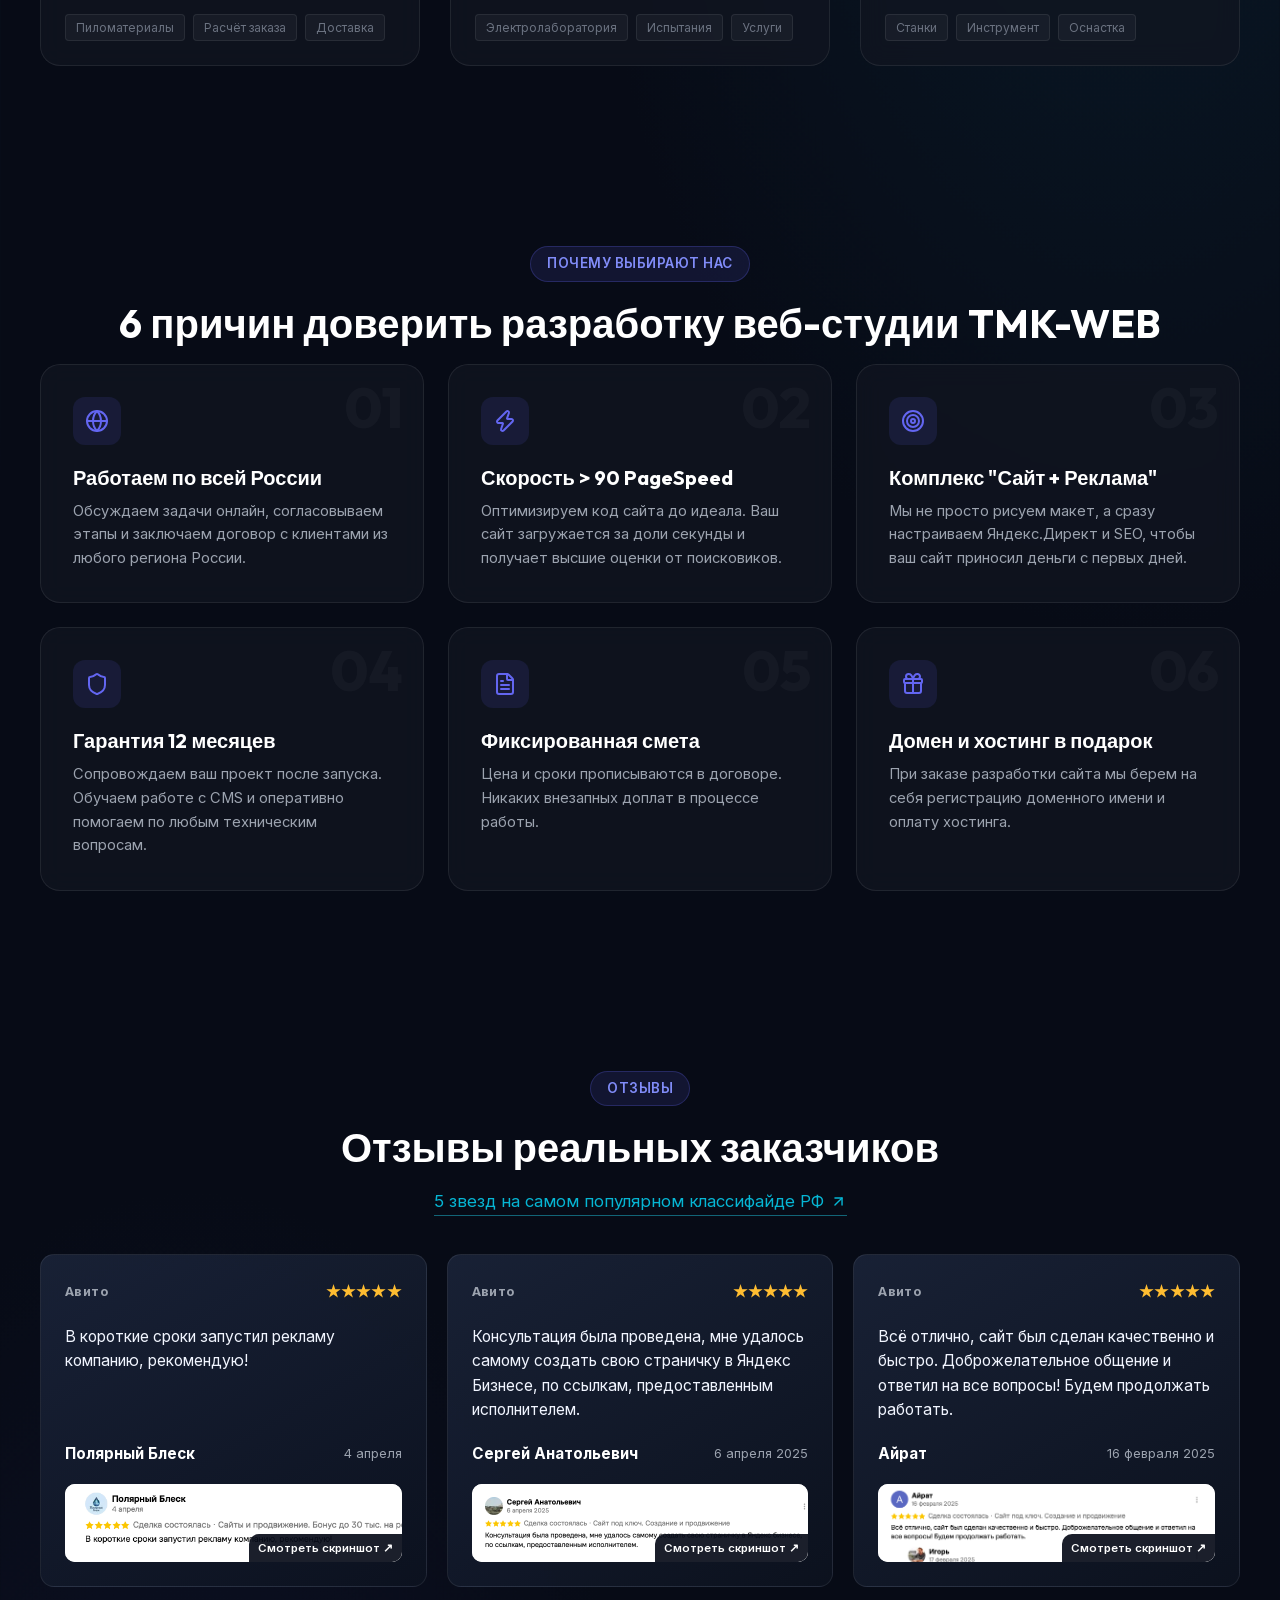
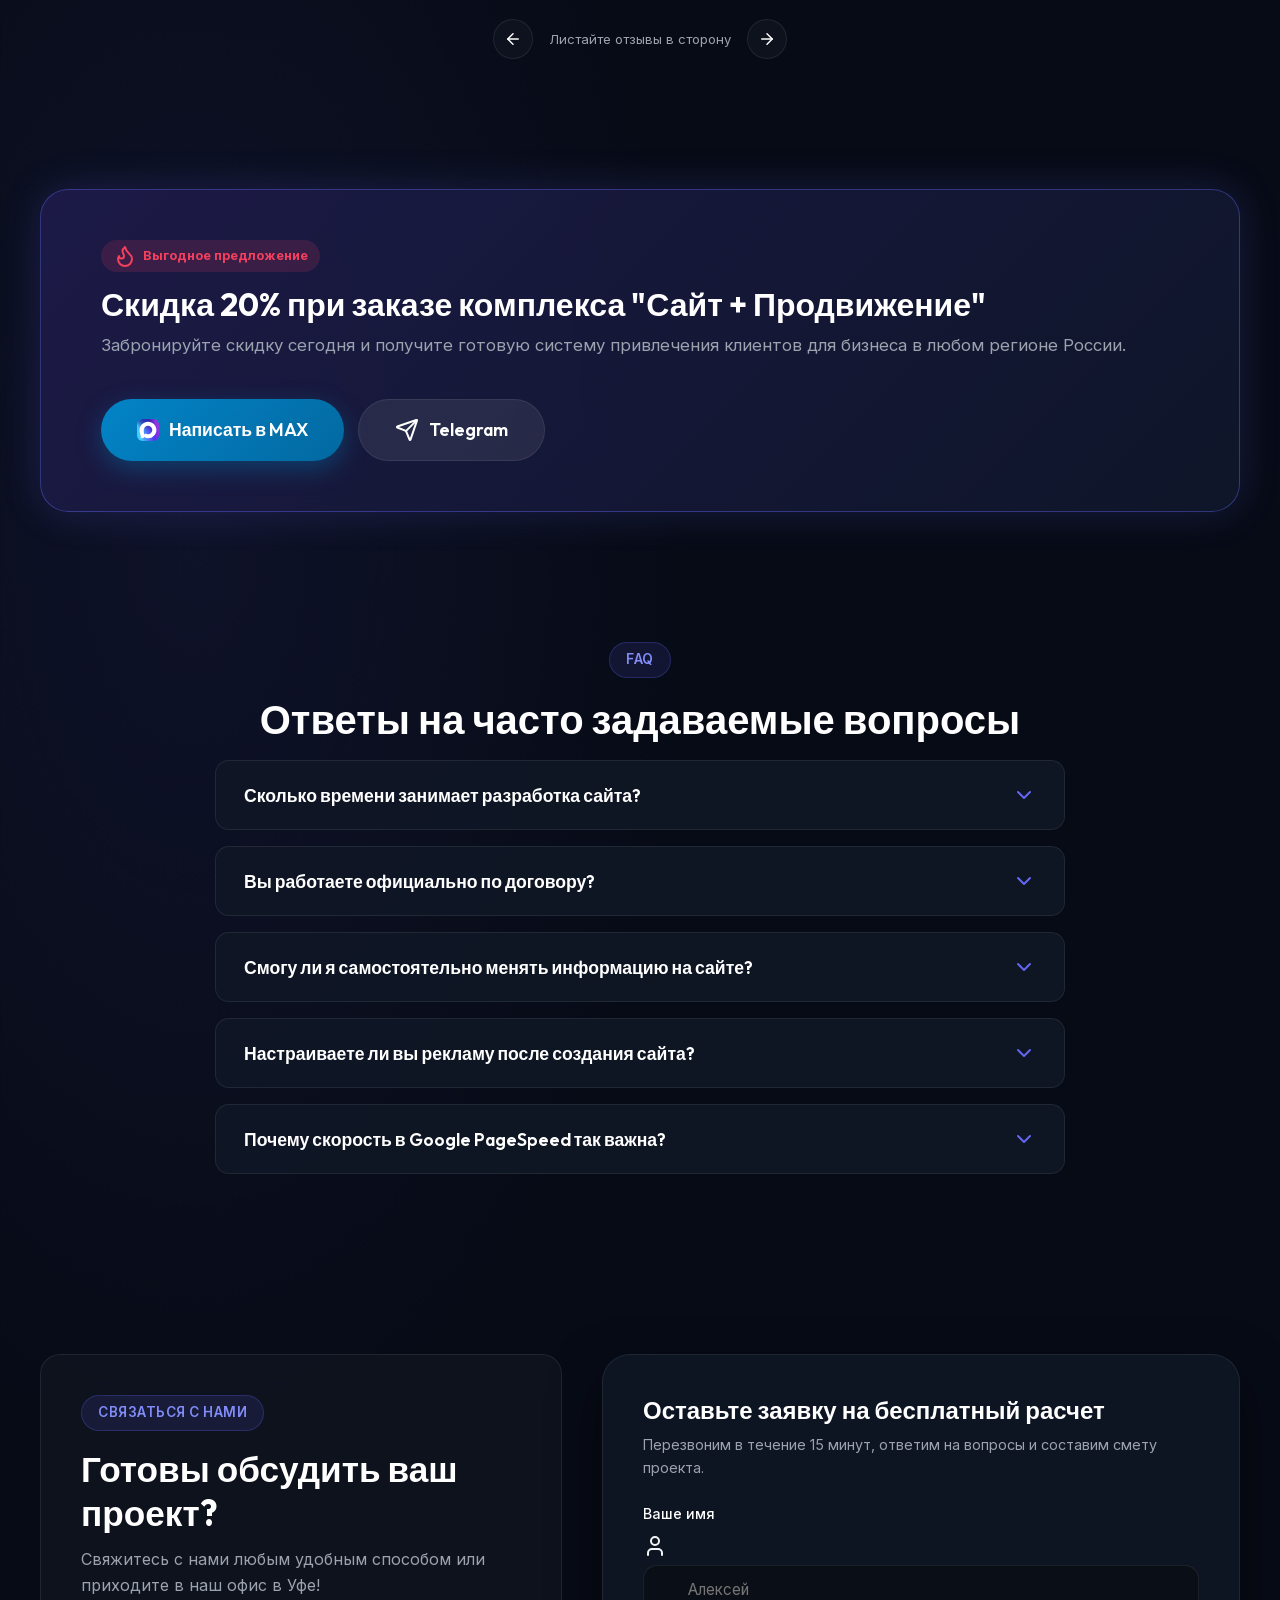
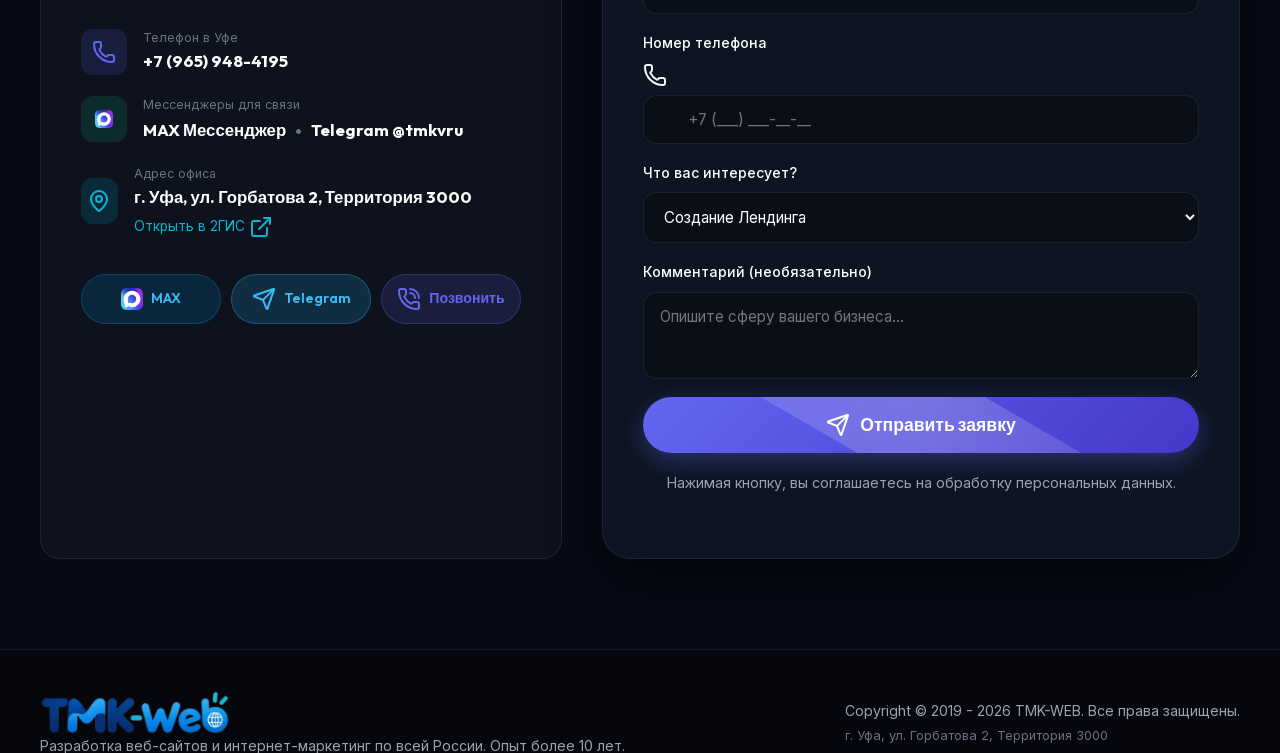
==== commit 8b094c5a: "Restore standard Yandex Metrika snippet" ====
--- a/index.html
+++ b/index.html
@@ -67,27 +67,7 @@
     <link rel="stylesheet" href="style.css">
 </head>
 <body>
-    <!-- Yandex.Metrika counter -->
-    <script type="text/javascript">
-        (function(m,e,t,r,i,k,a){
-            m[i]=m[i]||function(){(m[i].a=m[i].a||[]).push(arguments)};
-            m[i].l=1*new Date();
-            for (var j = 0; j < document.scripts.length; j++) {if (document.scripts[j].src === r) { return; }}
-        k=e.createElement(t),a=e.getElementsByTagName(t)[0],k.async=1,k.src=r;
-        var loadCounter=function(){a.parentNode.insertBefore(k,a)};
-        if (new URLSearchParams(location.search).has('_ym_status-check')) {
-            loadCounter();
-        } else if (m.requestIdleCallback) {
-            m.requestIdleCallback(loadCounter,{timeout:1500});
-        } else {
-            m.setTimeout(loadCounter,800);
-        }
-        })(window, document,'script','https://mc.yandex.ru/metrika/tag.js', 'ym');
-
-        ym(94724643, 'init', {webvisor:true, clickmap:true, referrer: document.referrer, url: location.href, accurateTrackBounce:true, trackLinks:true});
-    </script>
-    <noscript><div><img src="https://mc.yandex.ru/watch/94724643" style="position:absolute; left:-9999px;" alt="" /></div></noscript>
-    <!-- /Yandex.Metrika counter -->
+
     <!-- Top Status Bar -->
     <div class="top-bar">
         <div class="container top-bar-content">
@@ -1297,6 +1277,19 @@
     <script src="script.js"></script>
     <script src="reviews.js"></script>
     <script src="rocket.js"></script>
+    <!-- Yandex.Metrika counter -->
+    <script type="text/javascript">
+        (function(m,e,t,r,i,k,a){
+            m[i]=m[i]||function(){(m[i].a=m[i].a||[]).push(arguments)};
+            m[i].l=1*new Date();
+            for (var j = 0; j < document.scripts.length; j++) {if (document.scripts[j].src === r) { return; }}
+        k=e.createElement(t),a=e.getElementsByTagName(t)[0],k.async=1,k.src=r,a.parentNode.insertBefore(k,a)
+        })(window, document,'script','https://mc.yandex.ru/metrika/tag.js', 'ym');
+
+        ym(94724643, 'init', {webvisor:true, clickmap:true, referrer: document.referrer, url: location.href, accurateTrackBounce:true, trackLinks:true});
+    </script>
+    <noscript><div><img src="https://mc.yandex.ru/watch/94724643" style="position:absolute; left:-9999px;" alt="" /></div></noscript>
+    <!-- /Yandex.Metrika counter -->
 
 </body>
 </html>
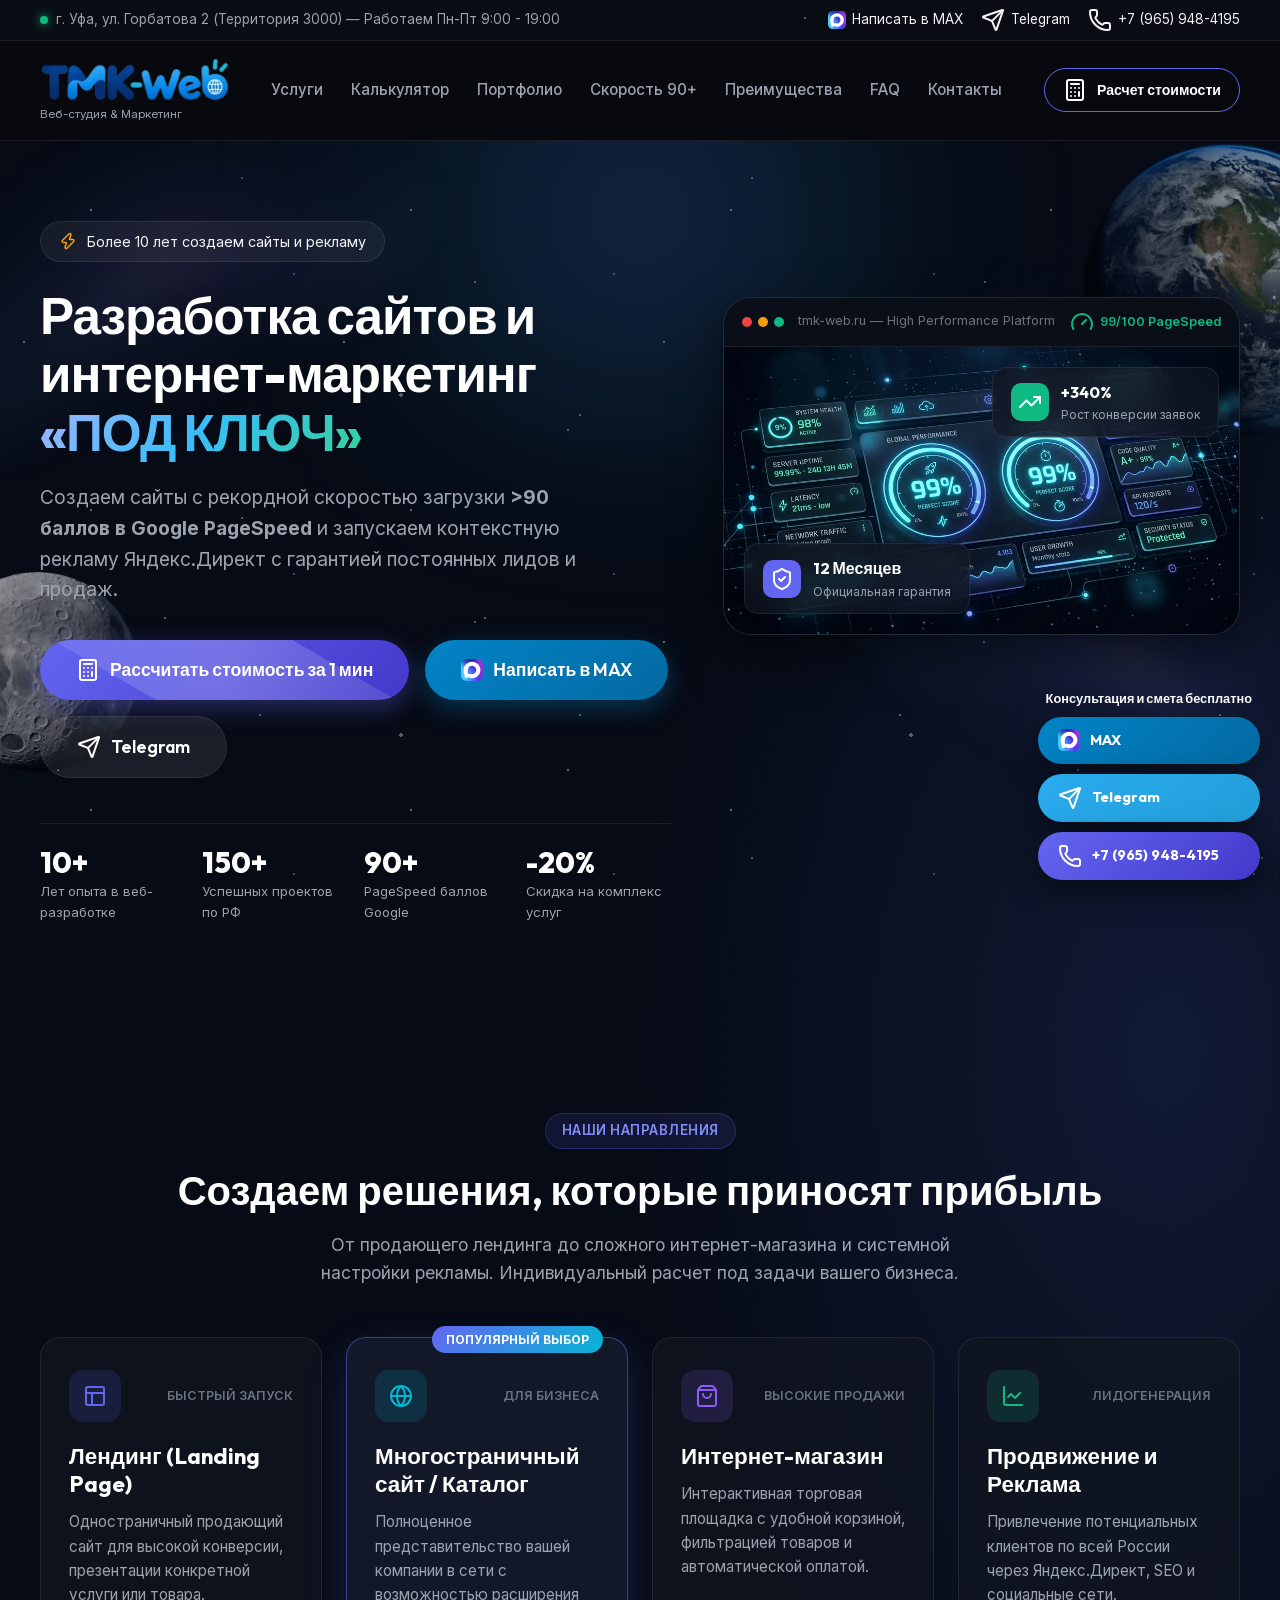
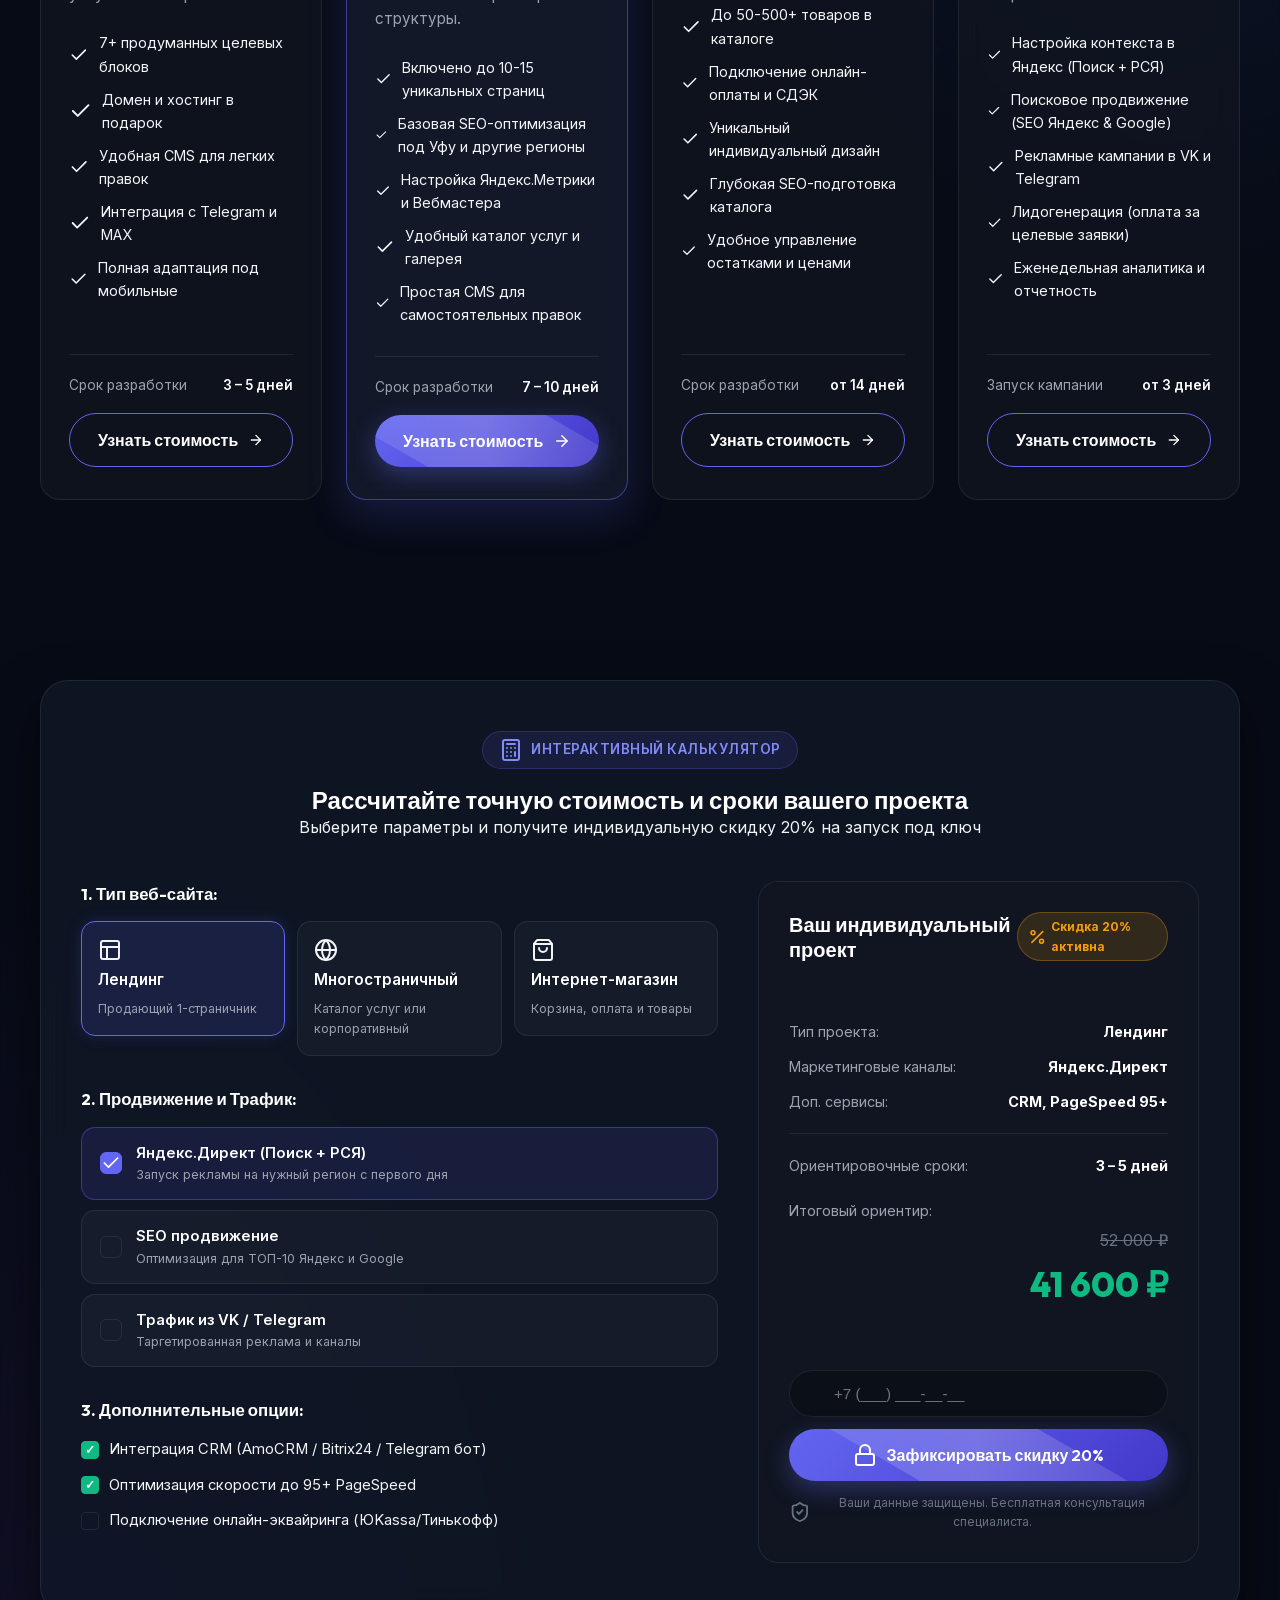
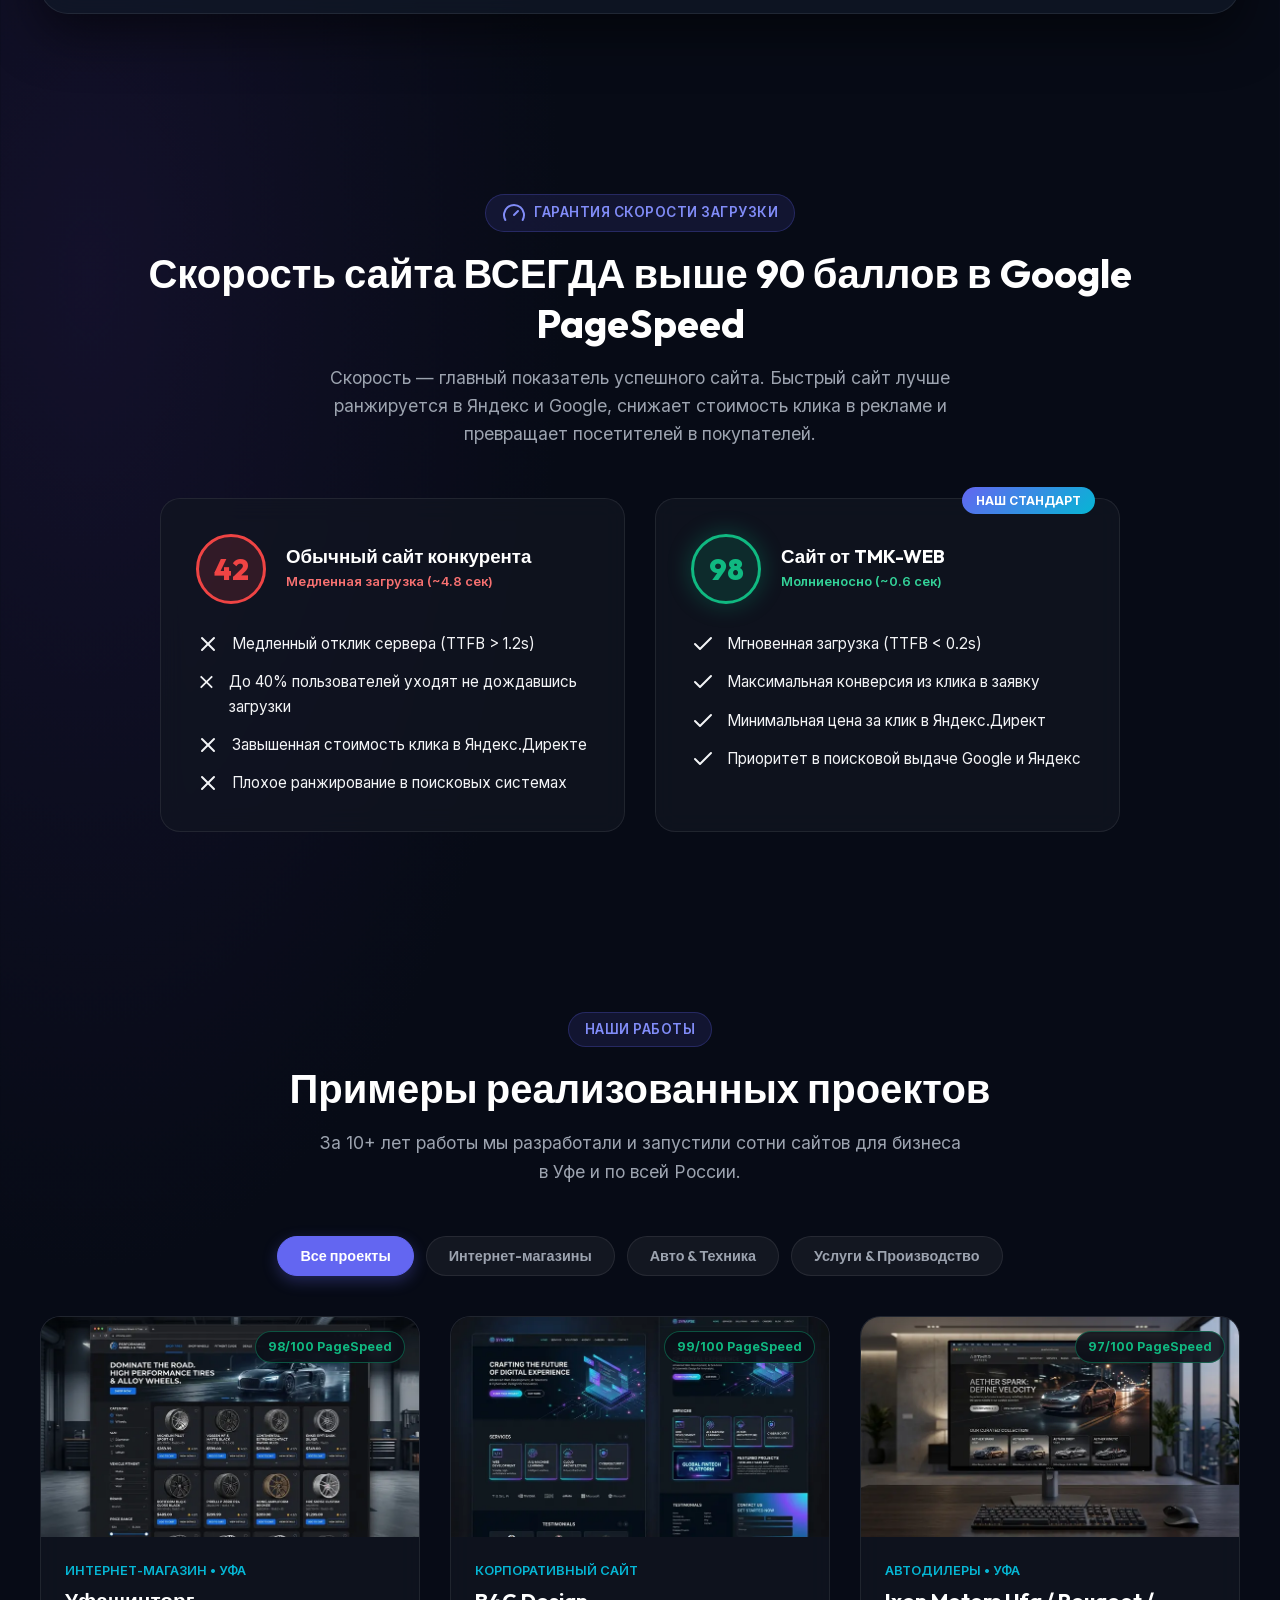
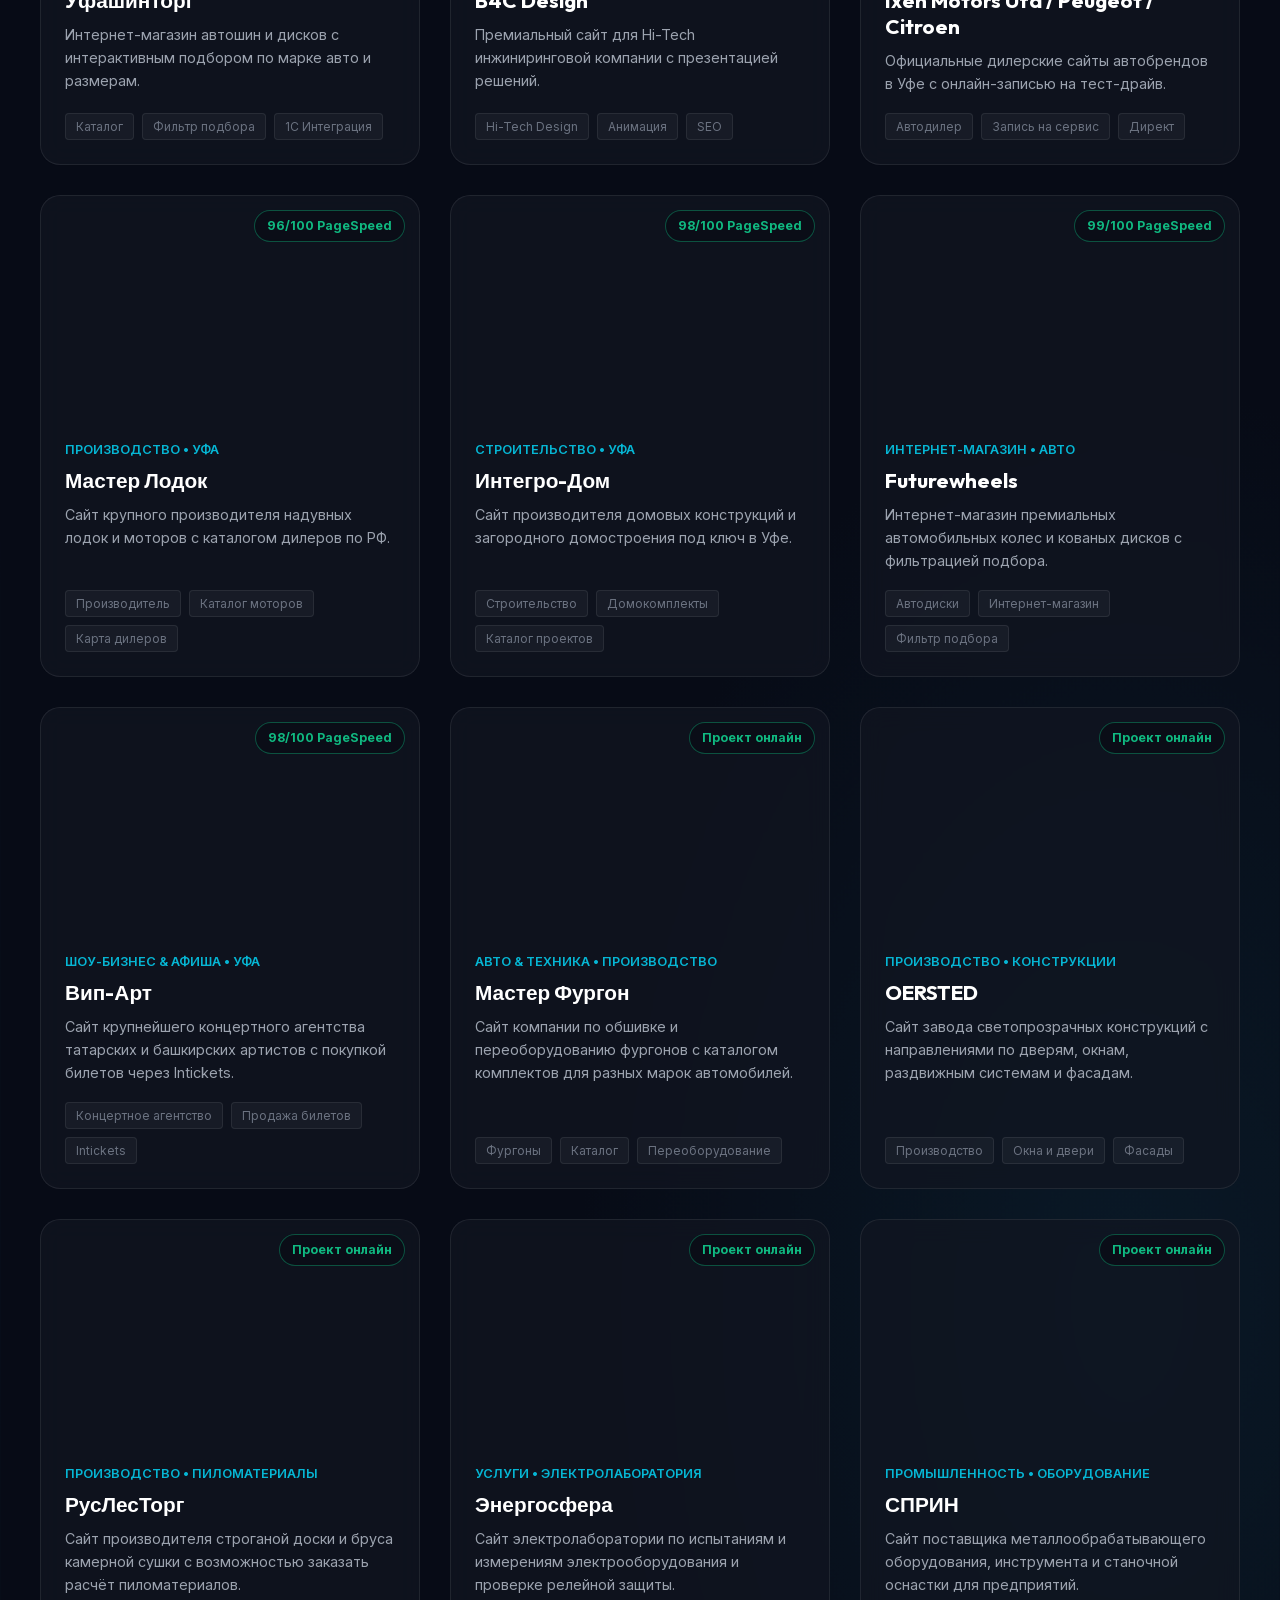
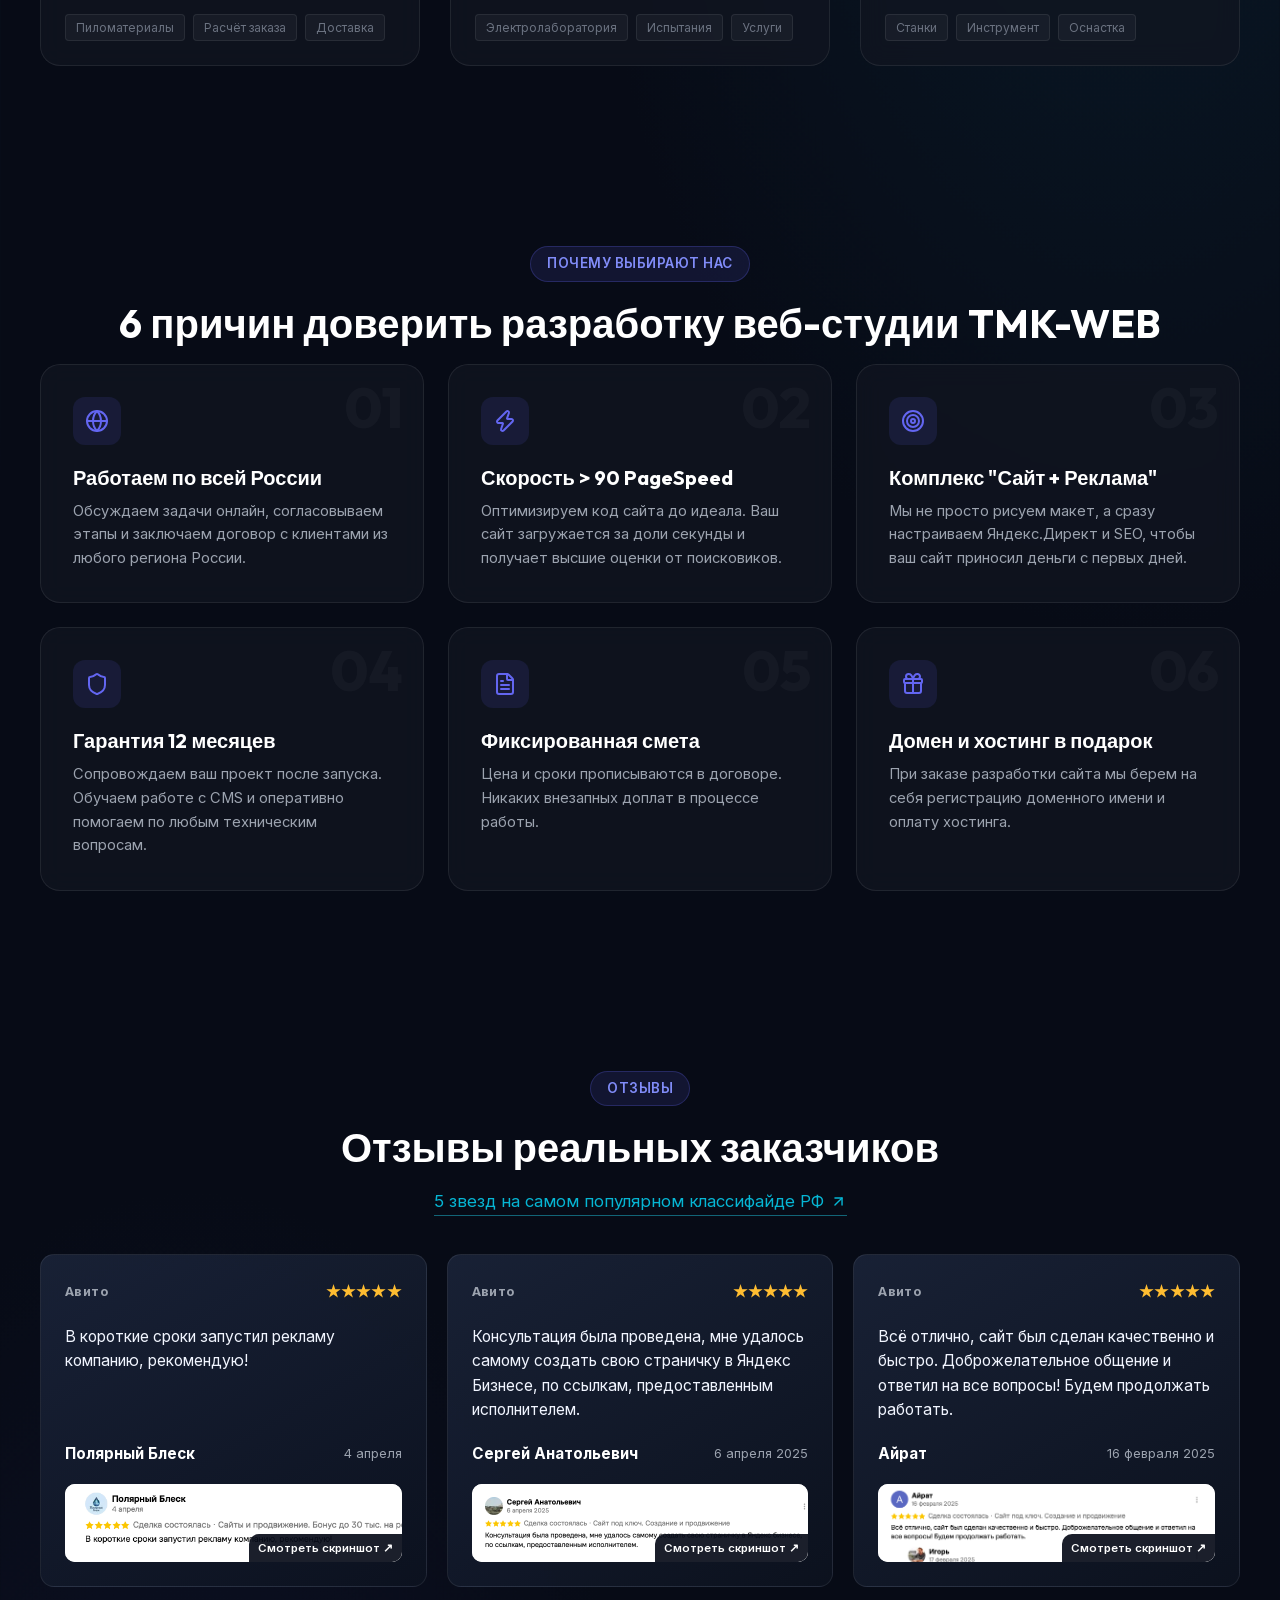
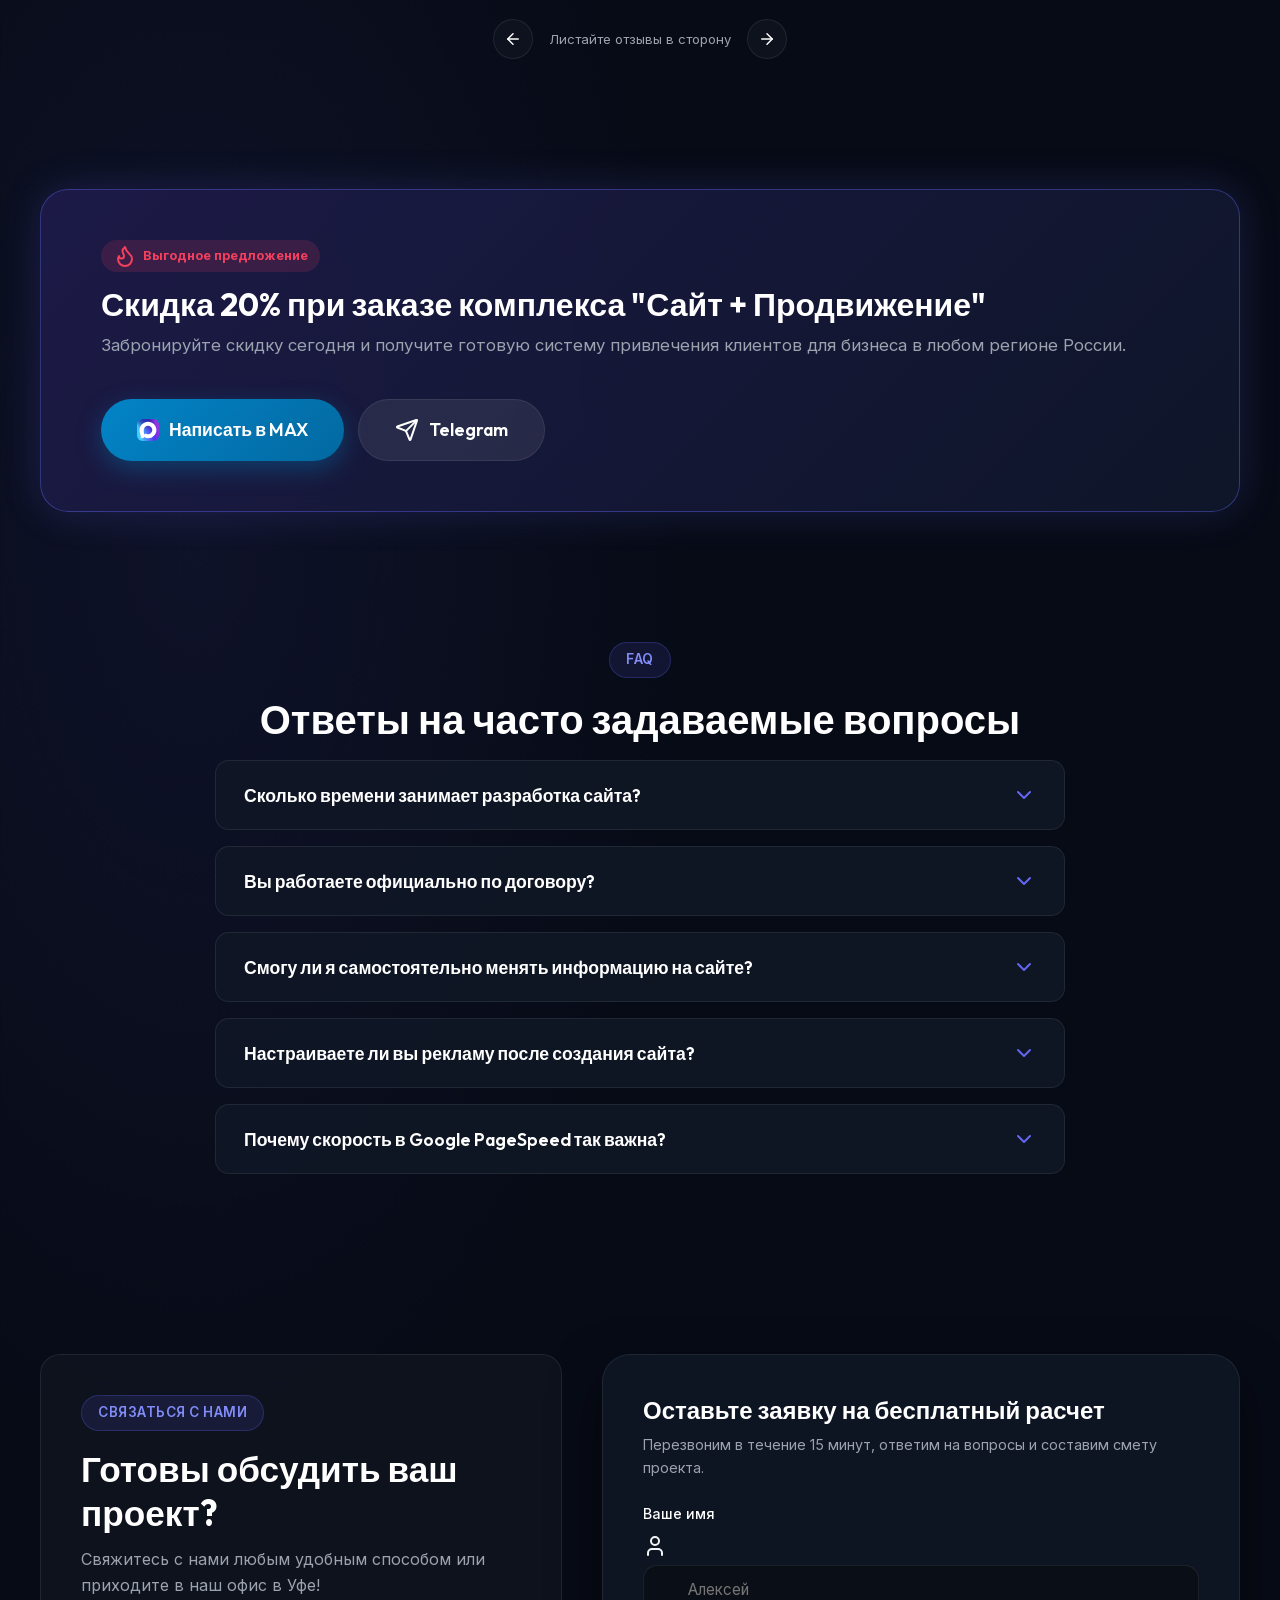
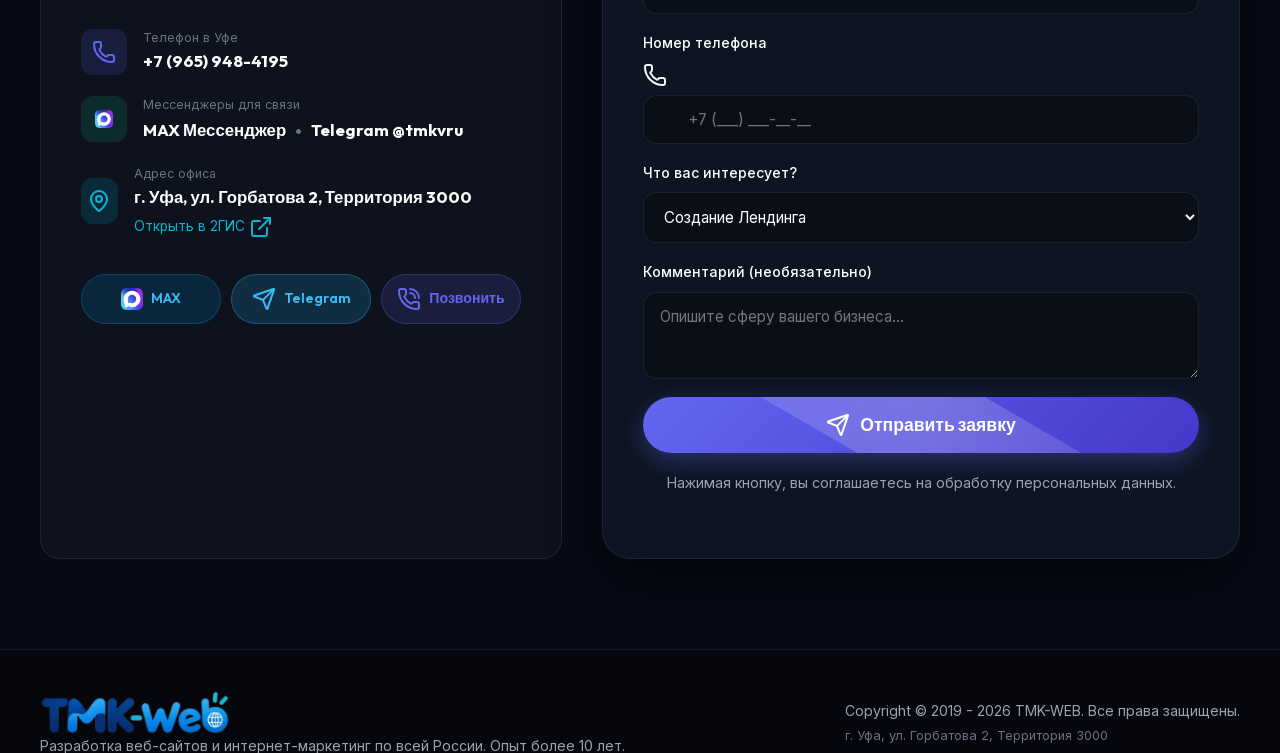
==== commit 43990697: "Keep Metrika responsive while preserving first paint" ====
--- a/index.html
+++ b/index.html
@@ -67,6 +67,32 @@
     <link rel="stylesheet" href="style.css">
 </head>
 <body>
+    <!-- Yandex.Metrika counter -->
+    <script type="text/javascript">
+        (function(m,e,t,r,i,k,a){
+            m[i]=m[i]||function(){(m[i].a=m[i].a||[]).push(arguments)};
+            m[i].l=1*new Date();
+            for (var j = 0; j < document.scripts.length; j++) {if (document.scripts[j].src === r) { return; }}
+        k=e.createElement(t),a=e.getElementsByTagName(t)[0],k.async=1,k.src=r;
+        var counterLoaded=false;
+        var loadCounter=function(){
+            if (counterLoaded) return;
+            counterLoaded=true;
+            a.parentNode.insertBefore(k,a);
+        };
+        if (new URLSearchParams(location.search).has('_ym_status-check')) {
+            loadCounter();
+        } else {
+            m.setTimeout(loadCounter,1500);
+            e.addEventListener('pointerdown',loadCounter,{once:true,passive:true});
+            e.addEventListener('keydown',loadCounter,{once:true});
+        }
+        })(window, document,'script','https://mc.yandex.ru/metrika/tag.js', 'ym');
+
+        ym(94724643, 'init', {webvisor:true, clickmap:true, referrer: document.referrer, url: location.href, accurateTrackBounce:true, trackLinks:true});
+    </script>
+    <noscript><div><img src="https://mc.yandex.ru/watch/94724643" style="position:absolute; left:-9999px;" alt="" /></div></noscript>
+    <!-- /Yandex.Metrika counter -->
 
     <!-- Top Status Bar -->
     <div class="top-bar">
@@ -1277,19 +1303,7 @@
     <script src="script.js"></script>
     <script src="reviews.js"></script>
     <script src="rocket.js"></script>
-    <!-- Yandex.Metrika counter -->
-    <script type="text/javascript">
-        (function(m,e,t,r,i,k,a){
-            m[i]=m[i]||function(){(m[i].a=m[i].a||[]).push(arguments)};
-            m[i].l=1*new Date();
-            for (var j = 0; j < document.scripts.length; j++) {if (document.scripts[j].src === r) { return; }}
-        k=e.createElement(t),a=e.getElementsByTagName(t)[0],k.async=1,k.src=r,a.parentNode.insertBefore(k,a)
-        })(window, document,'script','https://mc.yandex.ru/metrika/tag.js', 'ym');
-
-        ym(94724643, 'init', {webvisor:true, clickmap:true, referrer: document.referrer, url: location.href, accurateTrackBounce:true, trackLinks:true});
-    </script>
-    <noscript><div><img src="https://mc.yandex.ru/watch/94724643" style="position:absolute; left:-9999px;" alt="" /></div></noscript>
-    <!-- /Yandex.Metrika counter -->
+
 
 </body>
 </html>
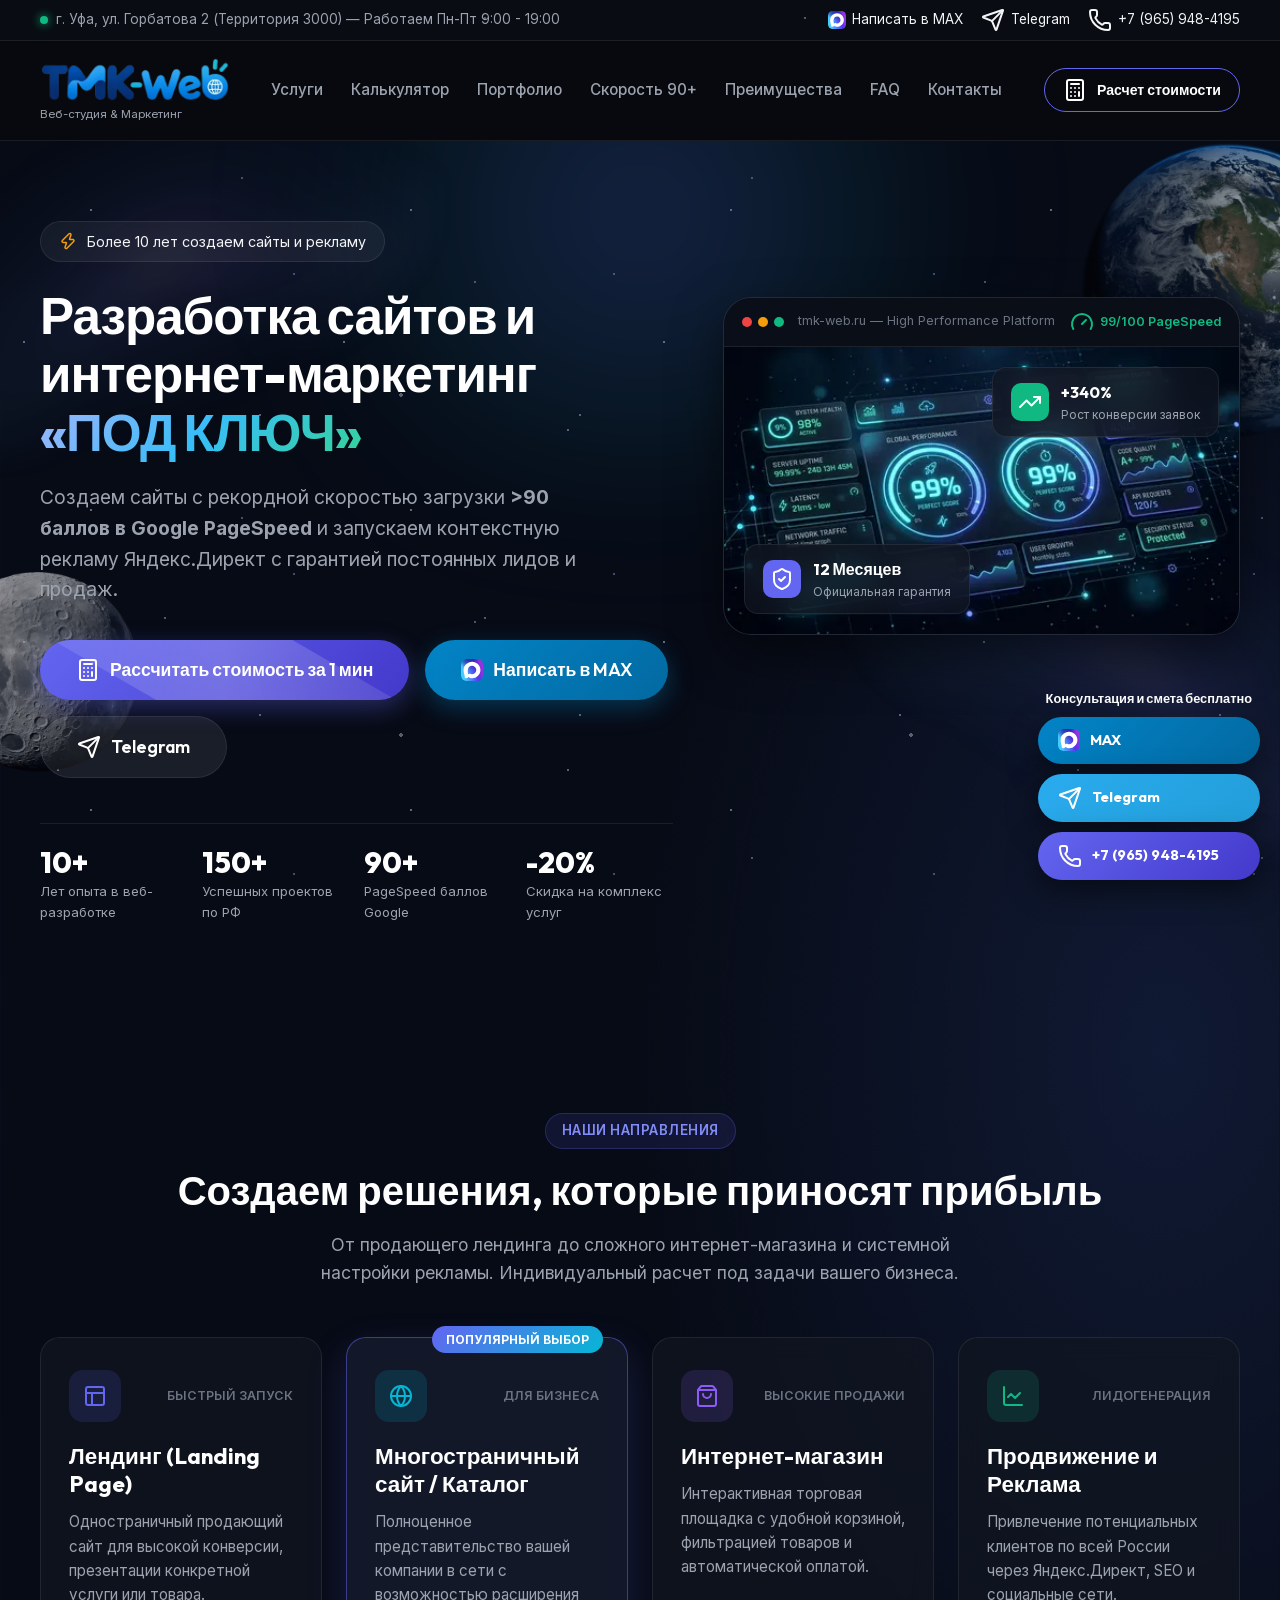
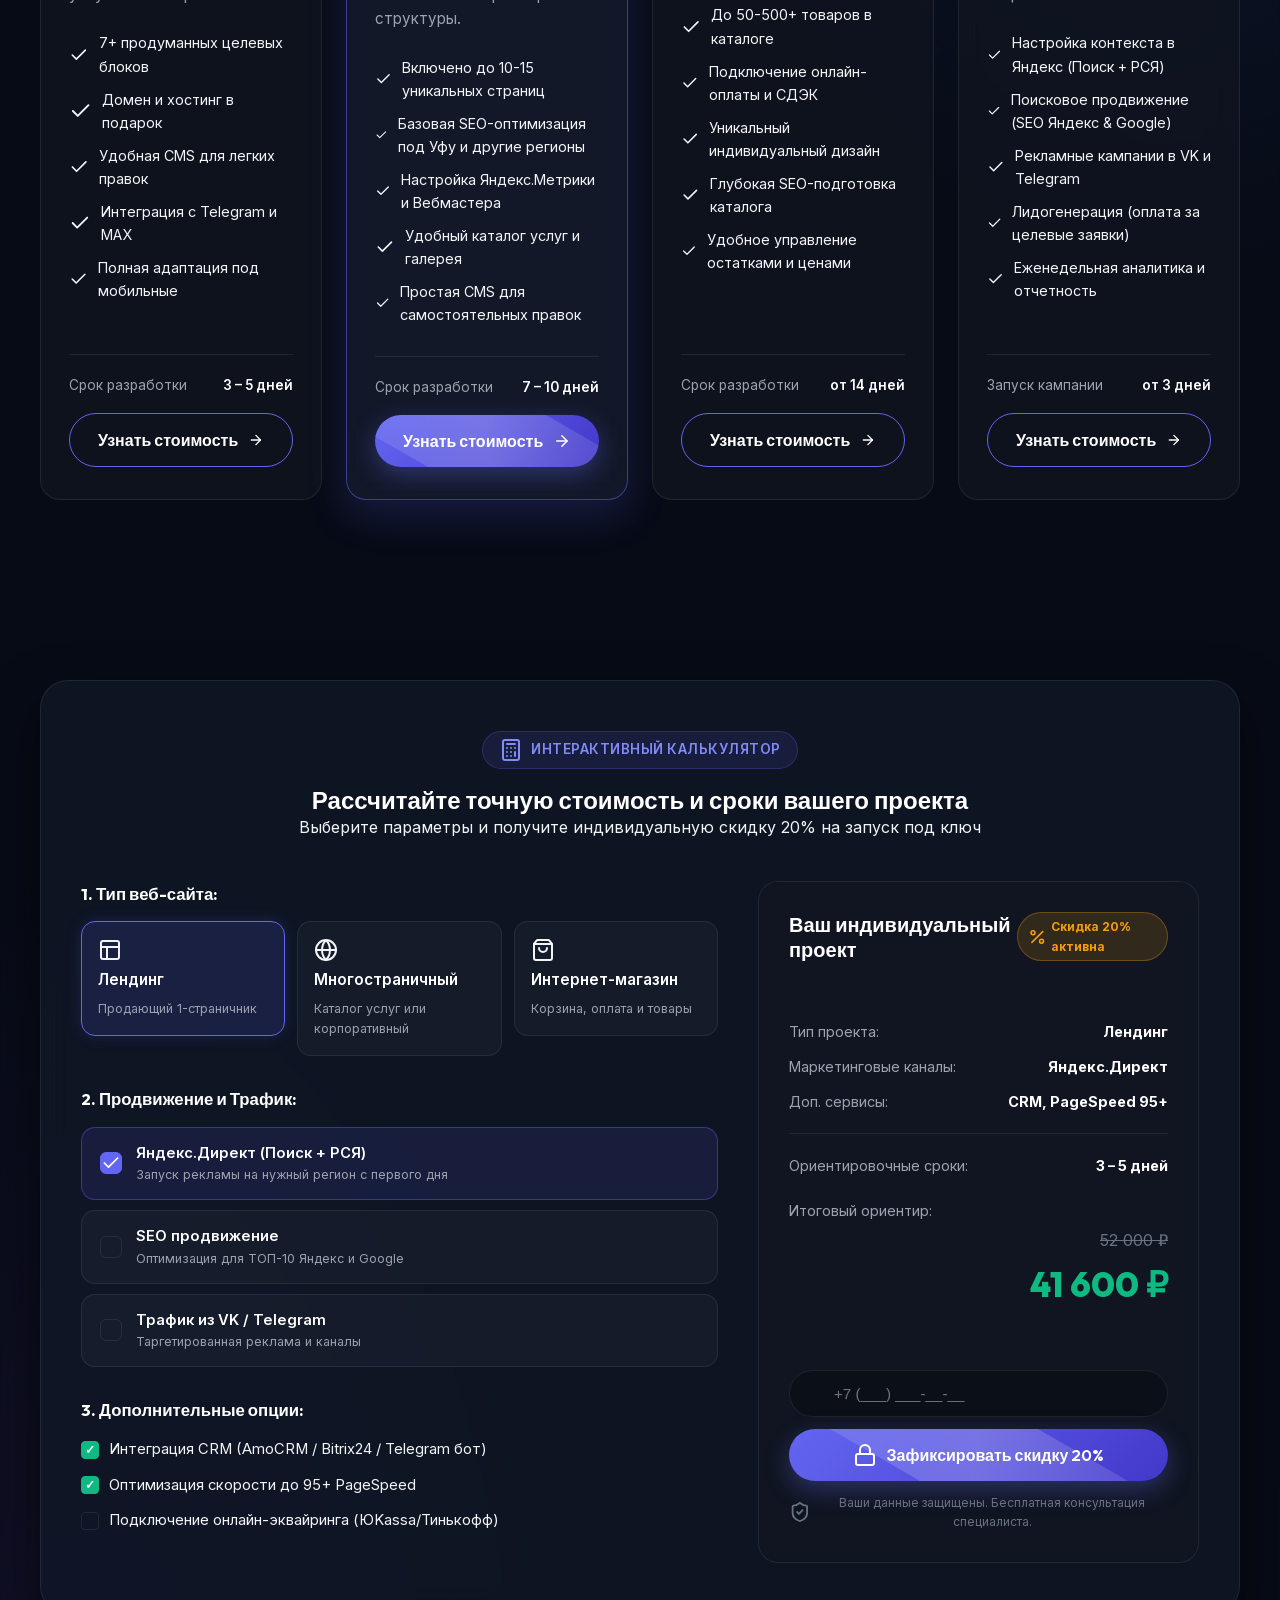
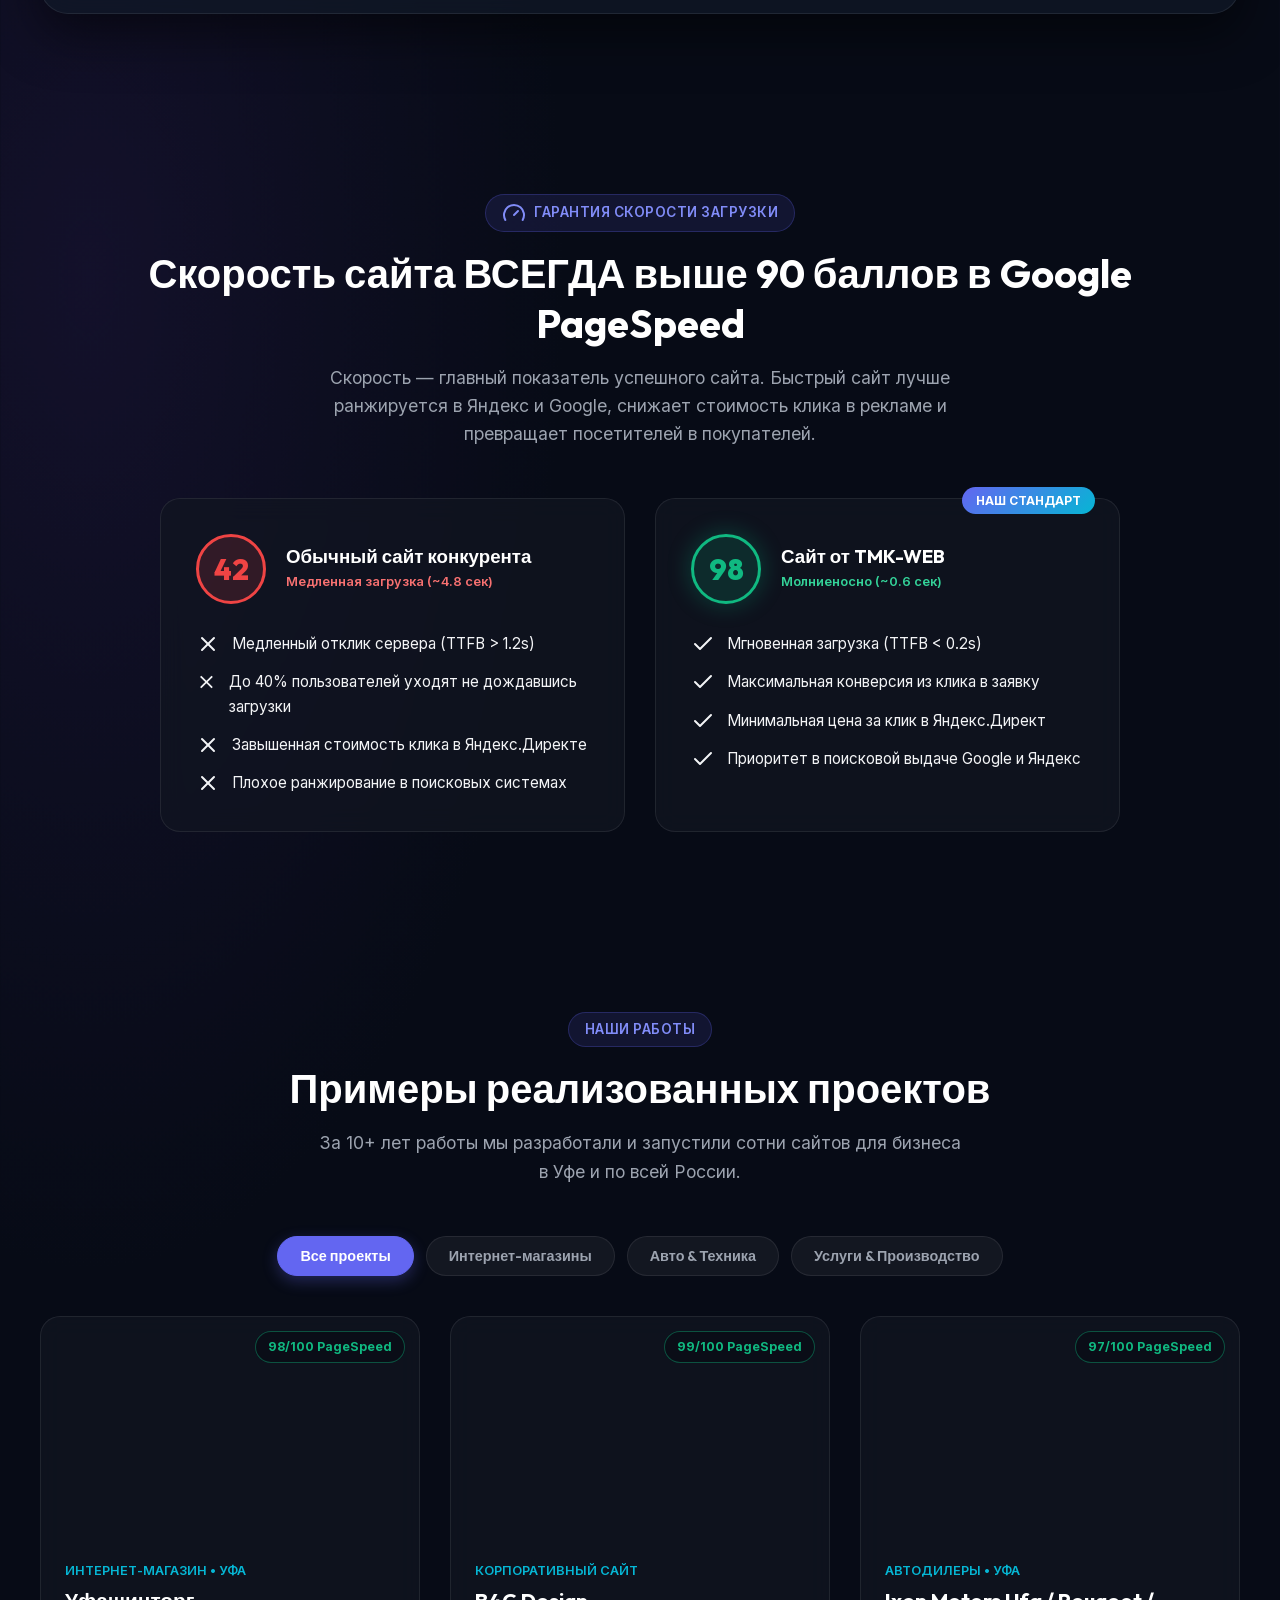
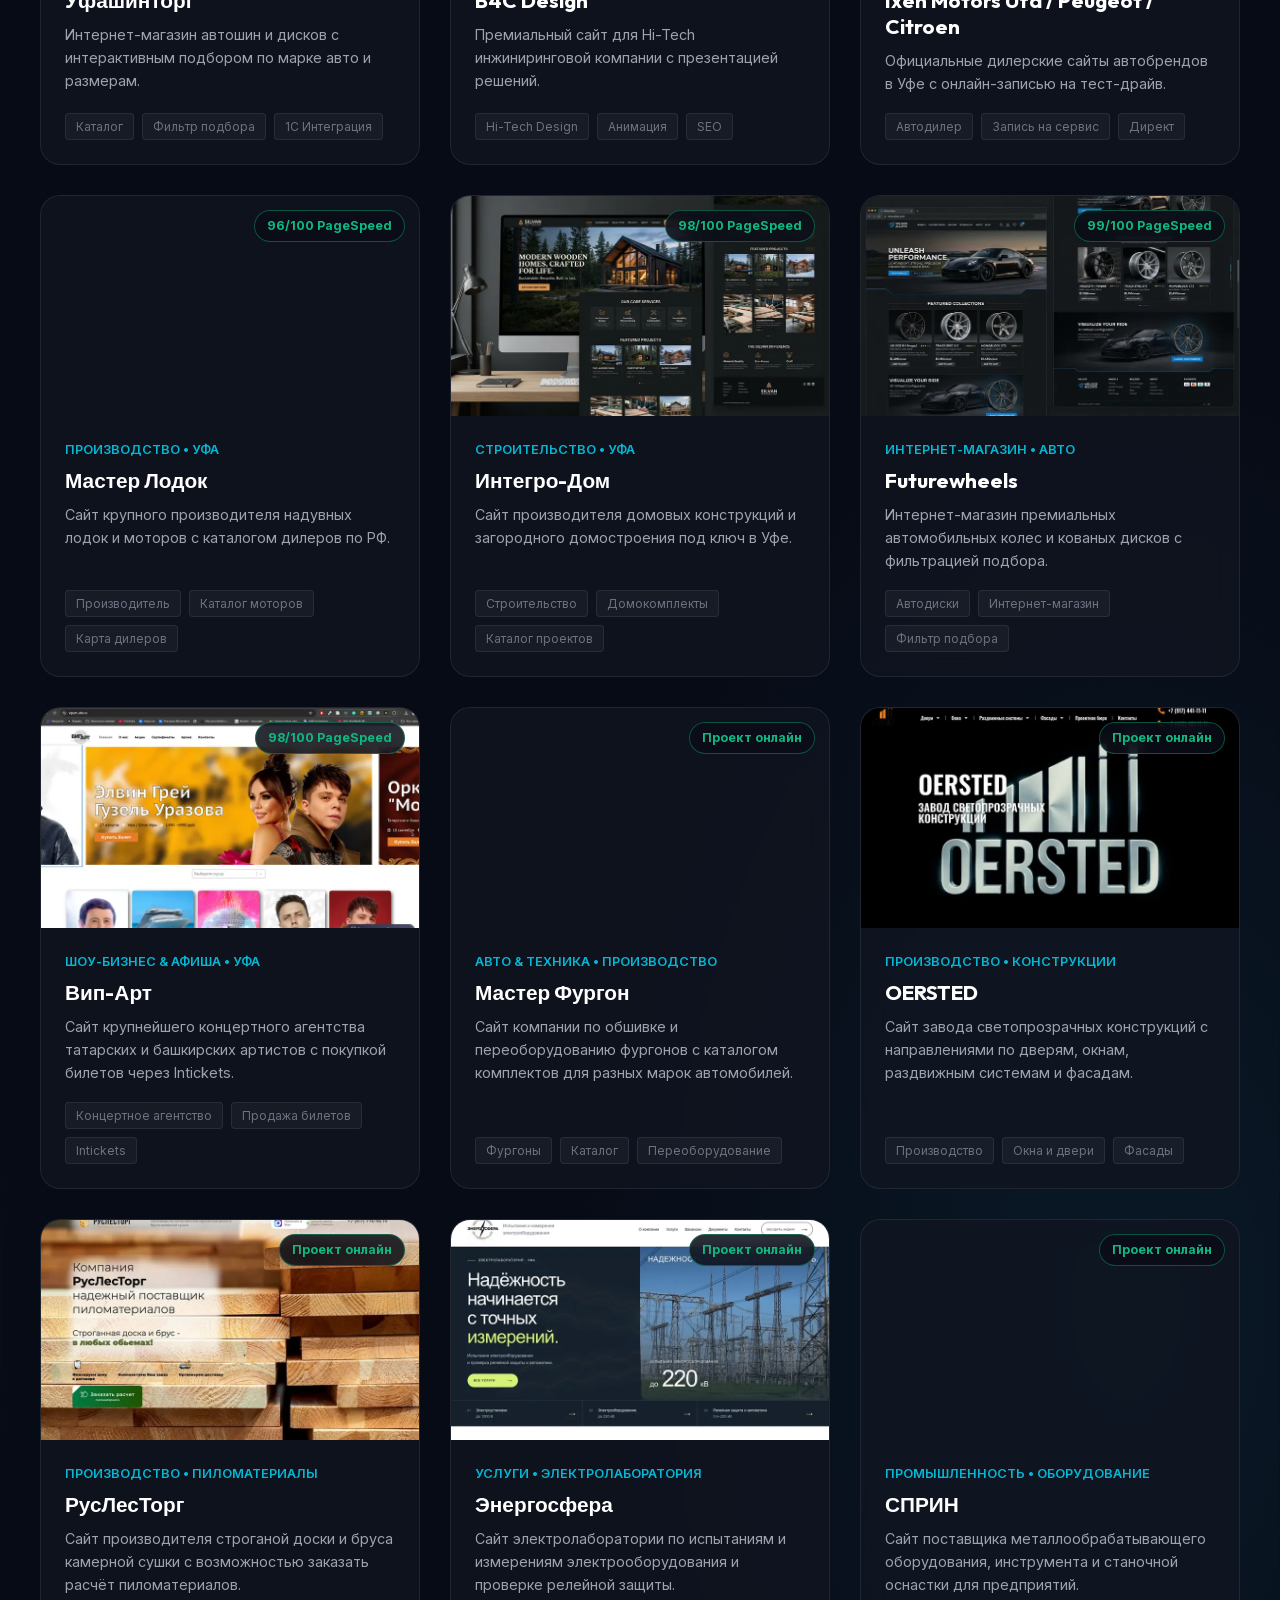
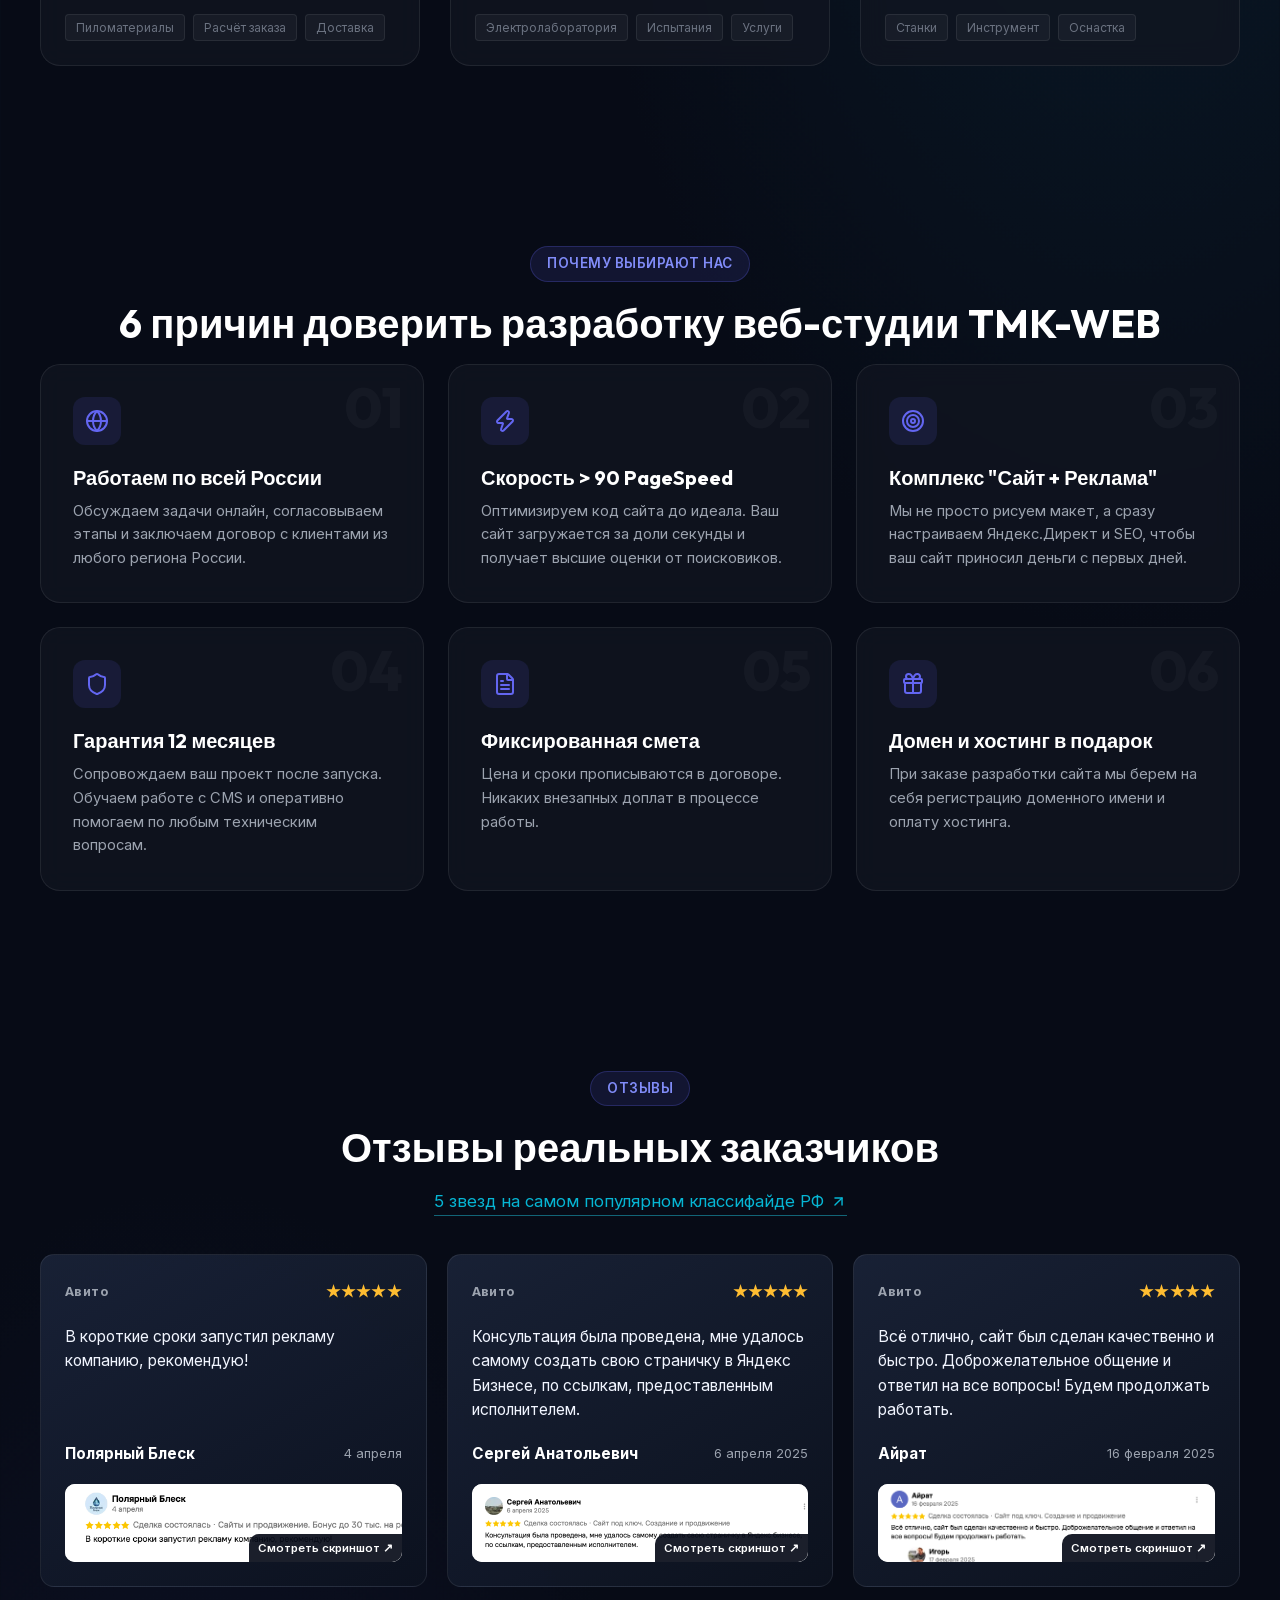
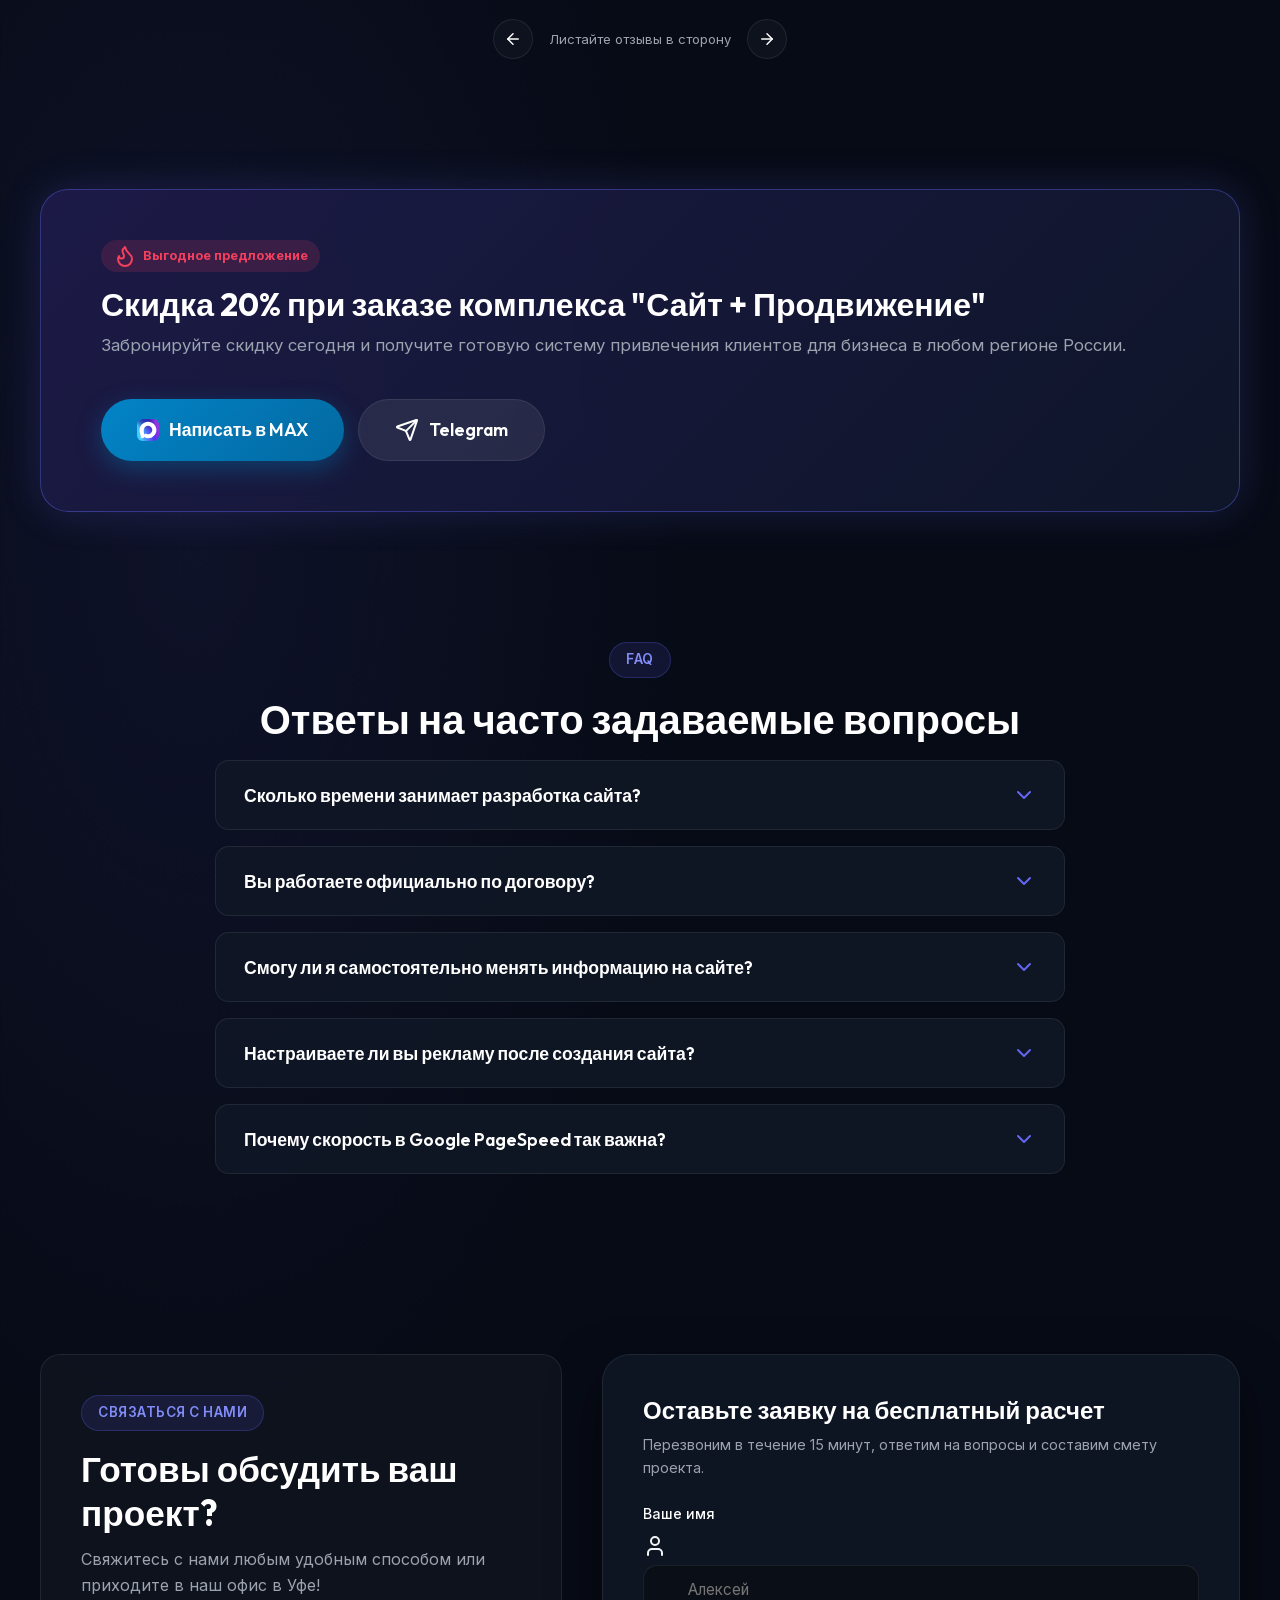
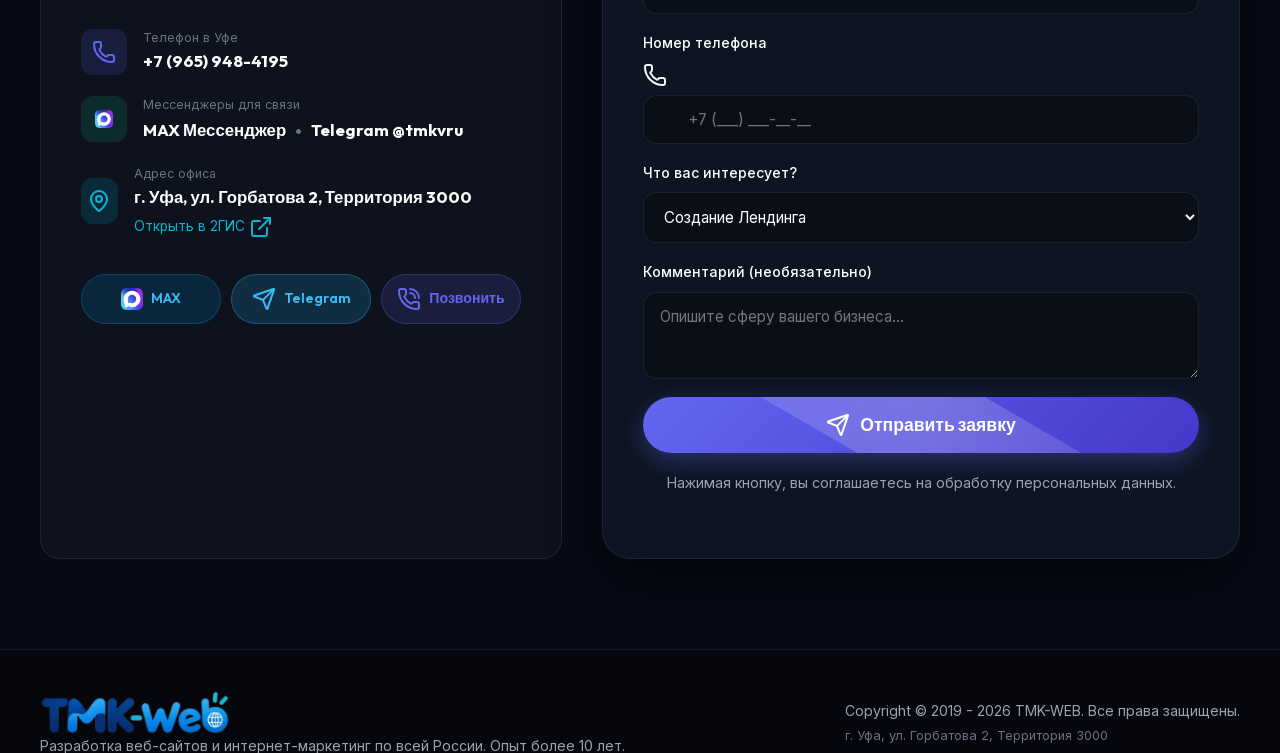
==== commit ab0995f1: "Schedule Metrika after first screen" ====
--- a/index.html
+++ b/index.html
@@ -83,7 +83,7 @@
         if (new URLSearchParams(location.search).has('_ym_status-check')) {
             loadCounter();
         } else {
-            m.setTimeout(loadCounter,1500);
+            m.setTimeout(loadCounter,3000);
             e.addEventListener('pointerdown',loadCounter,{once:true,passive:true});
             e.addEventListener('keydown',loadCounter,{once:true});
         }
